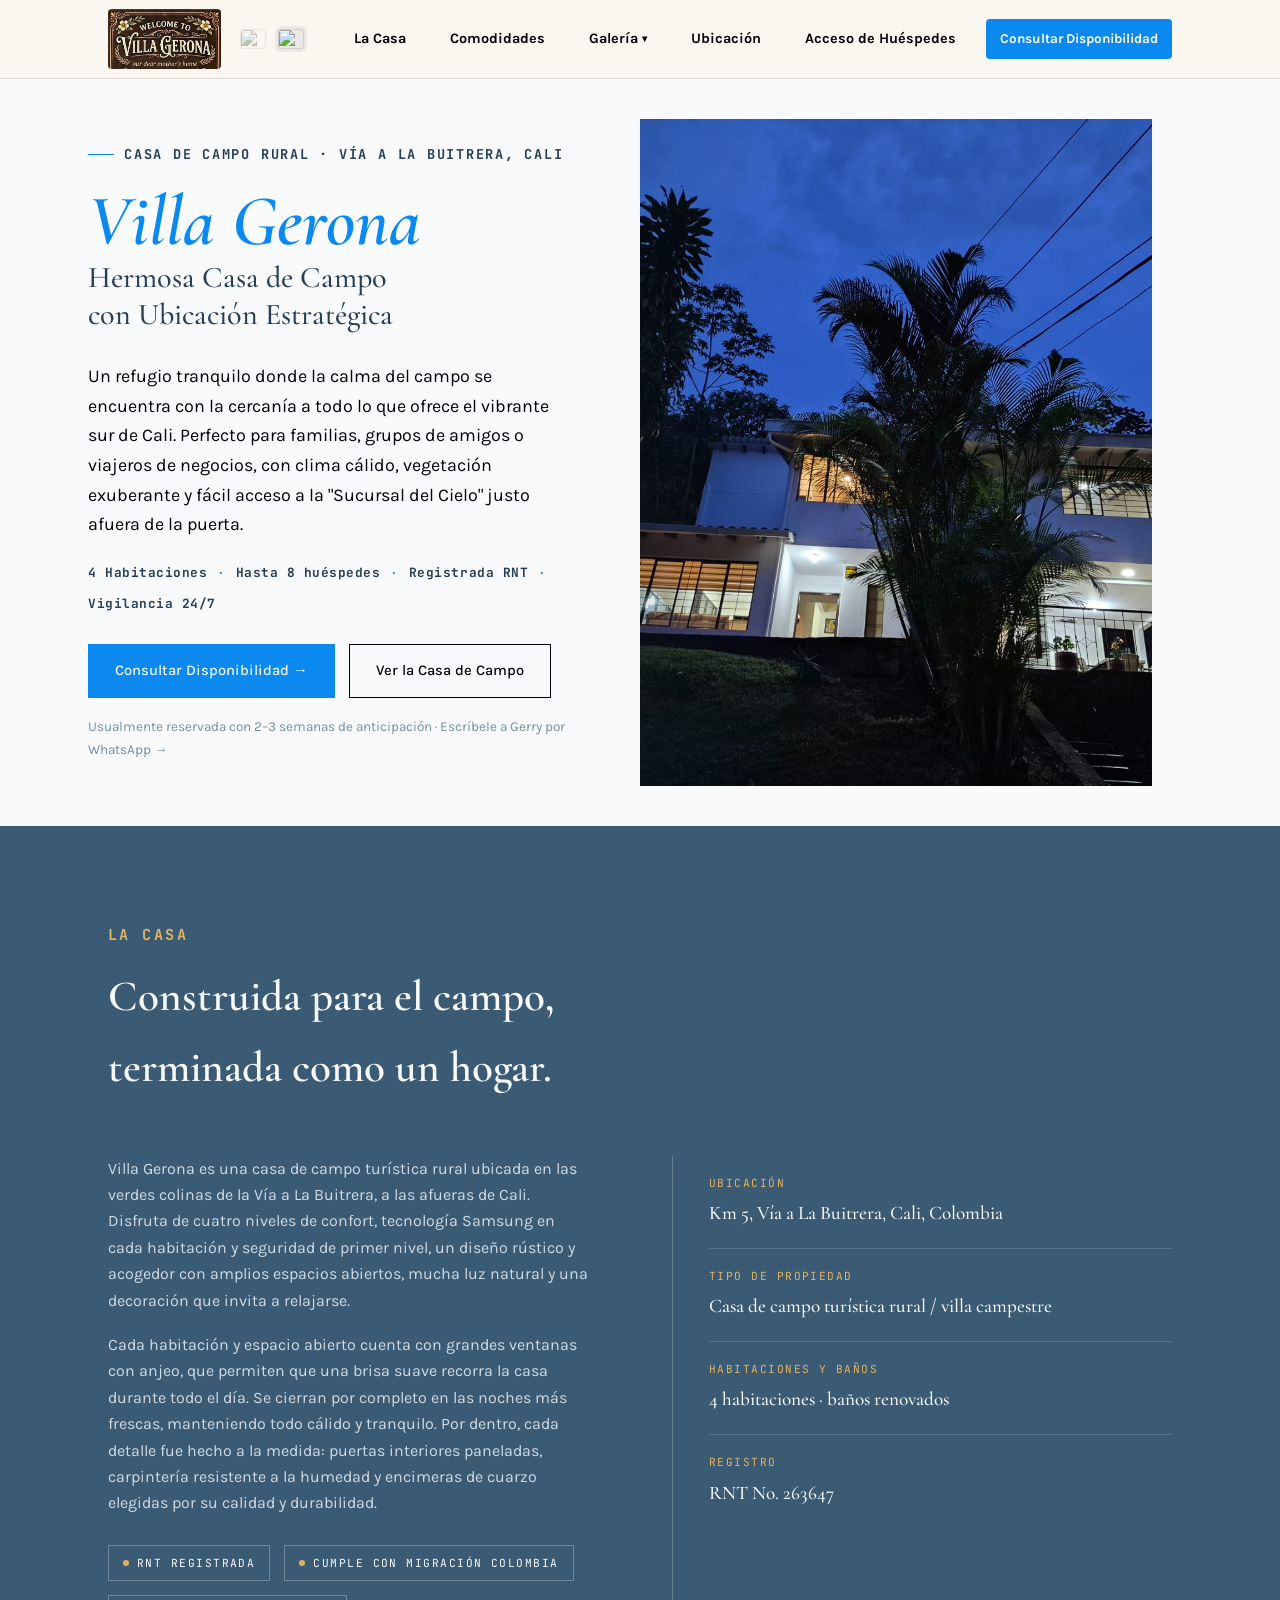
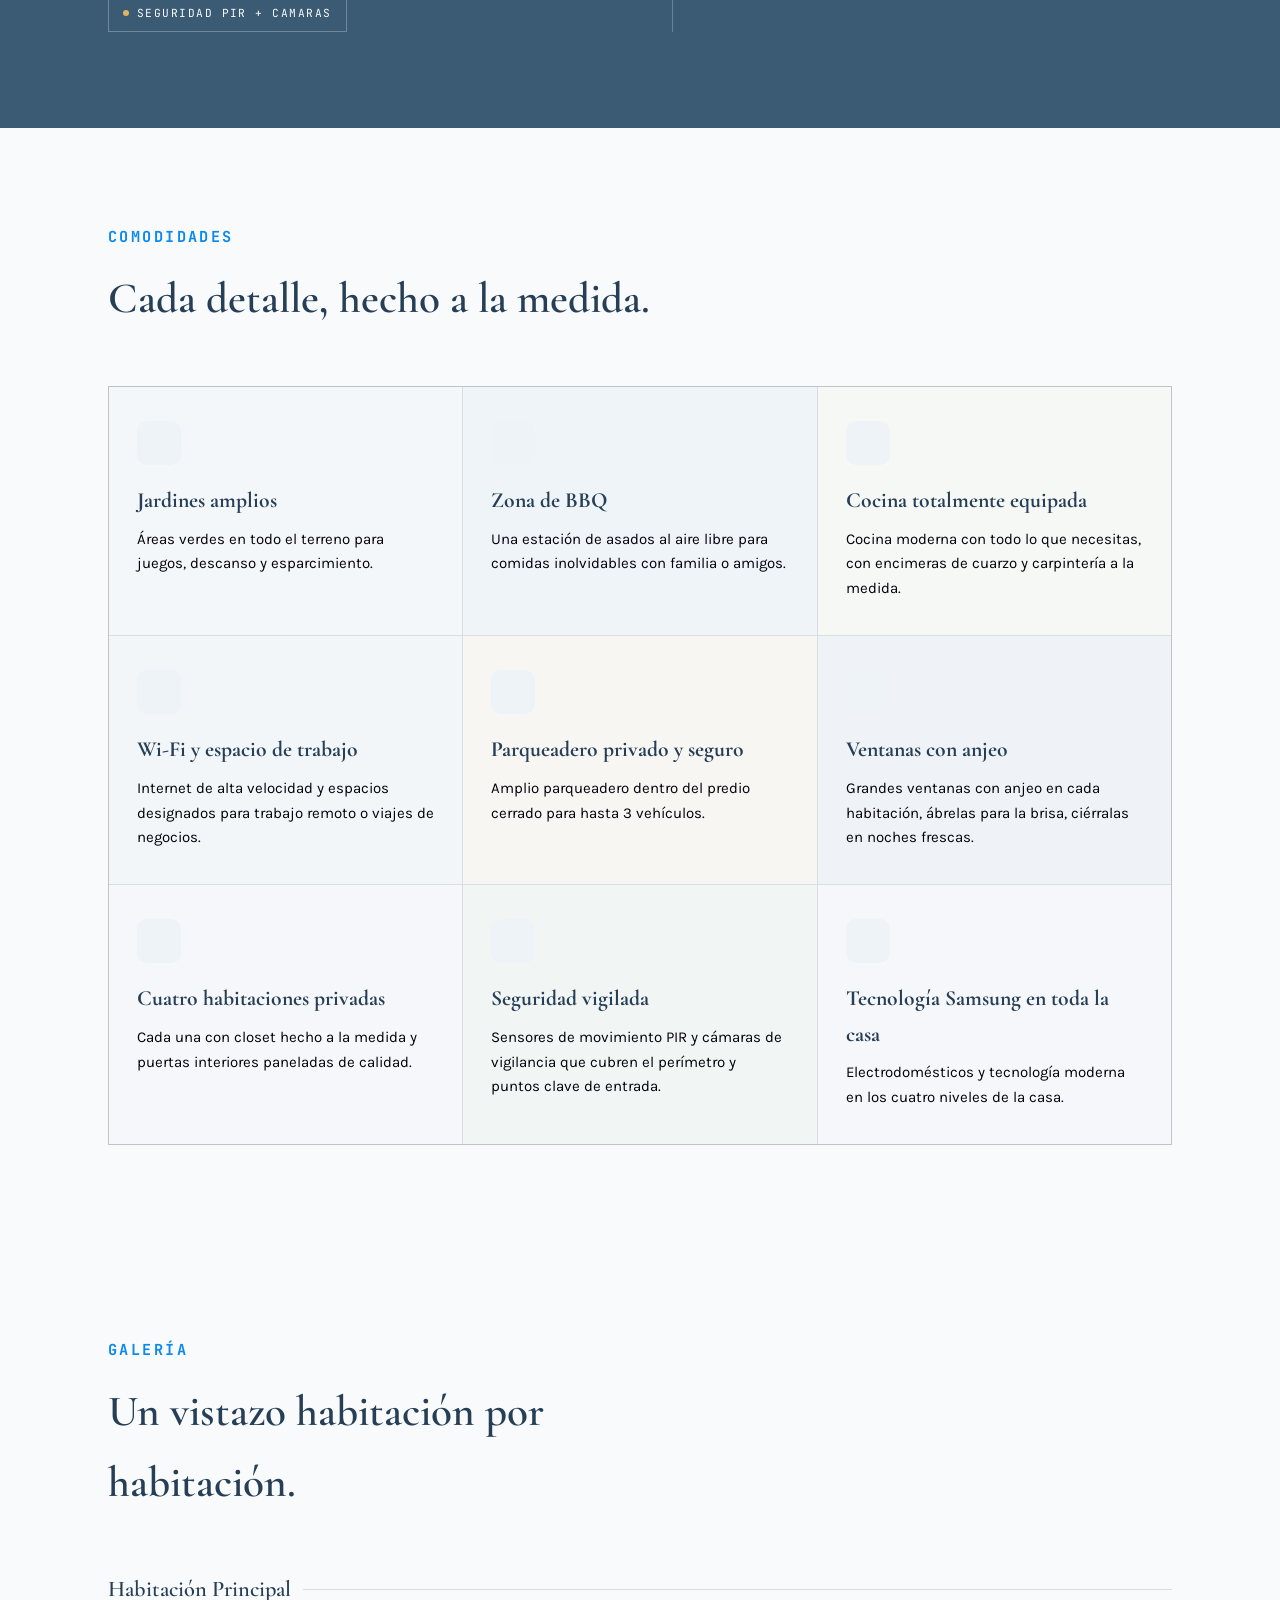
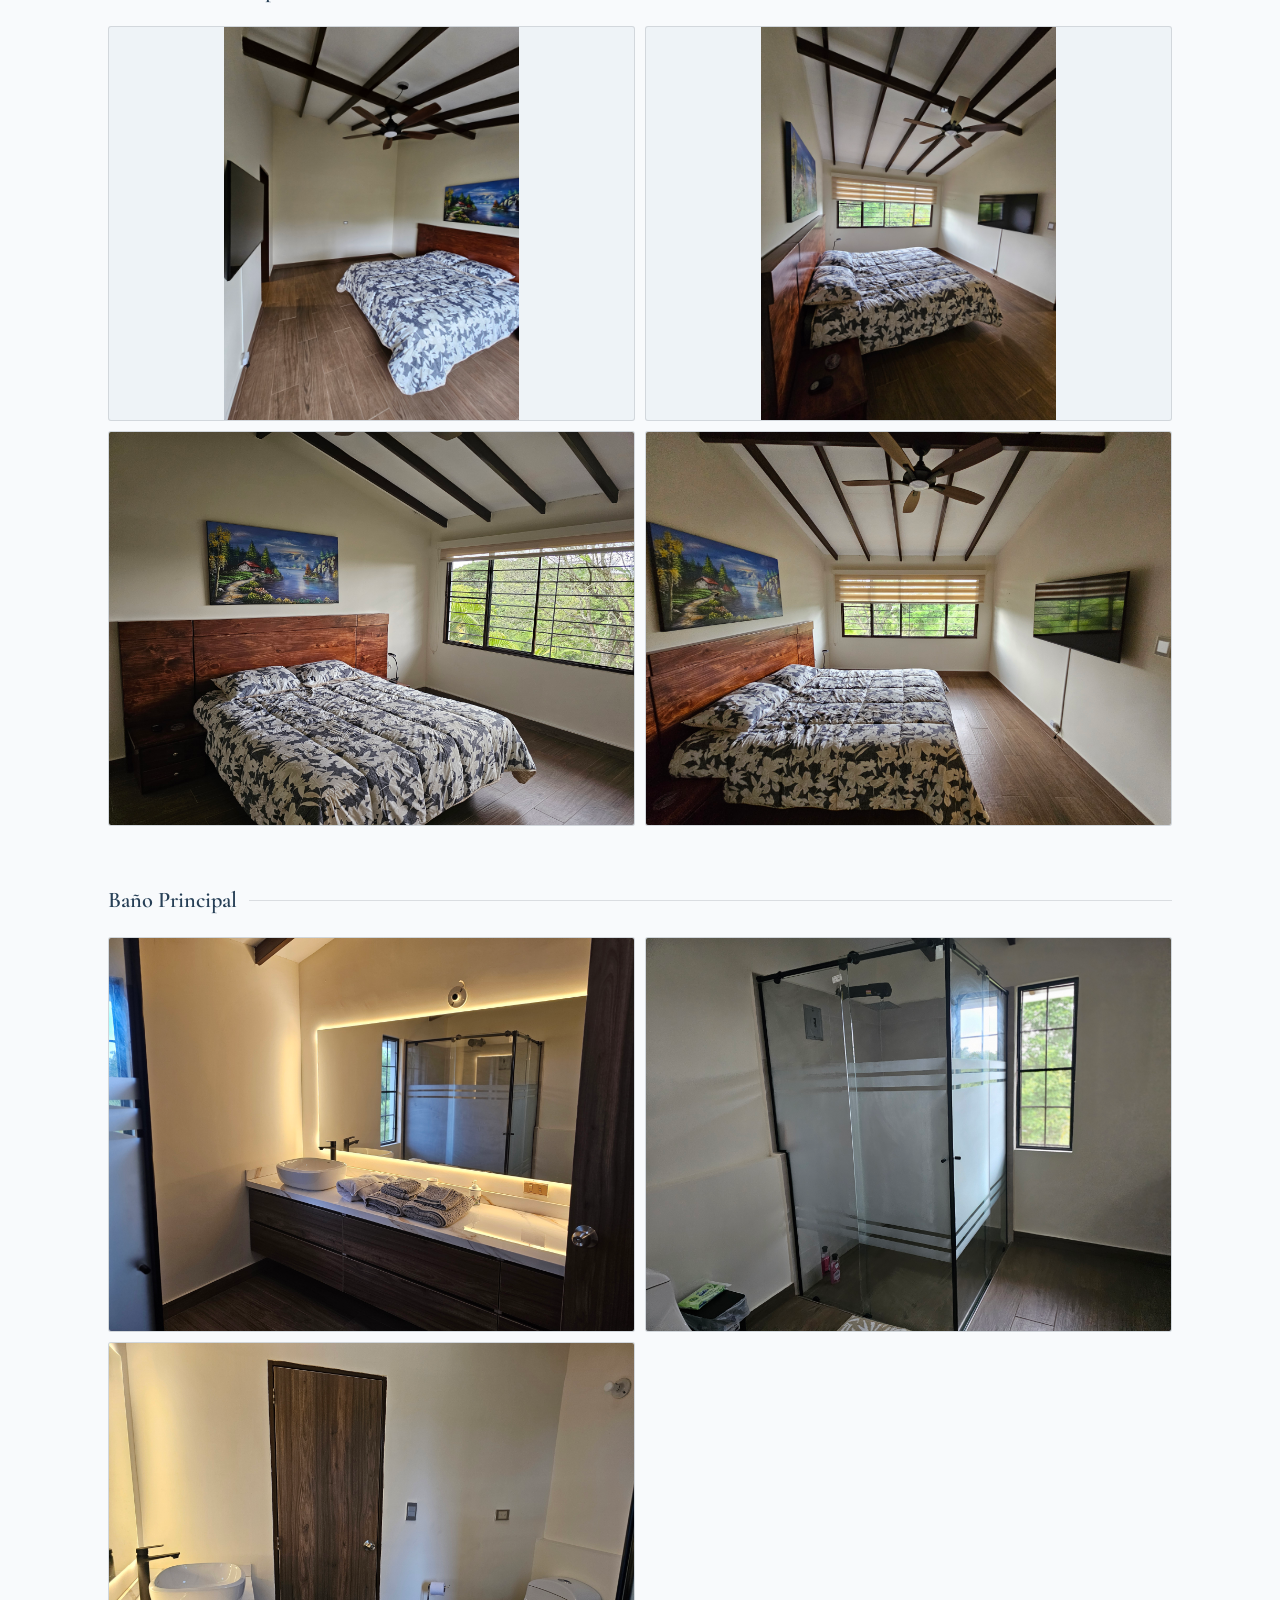
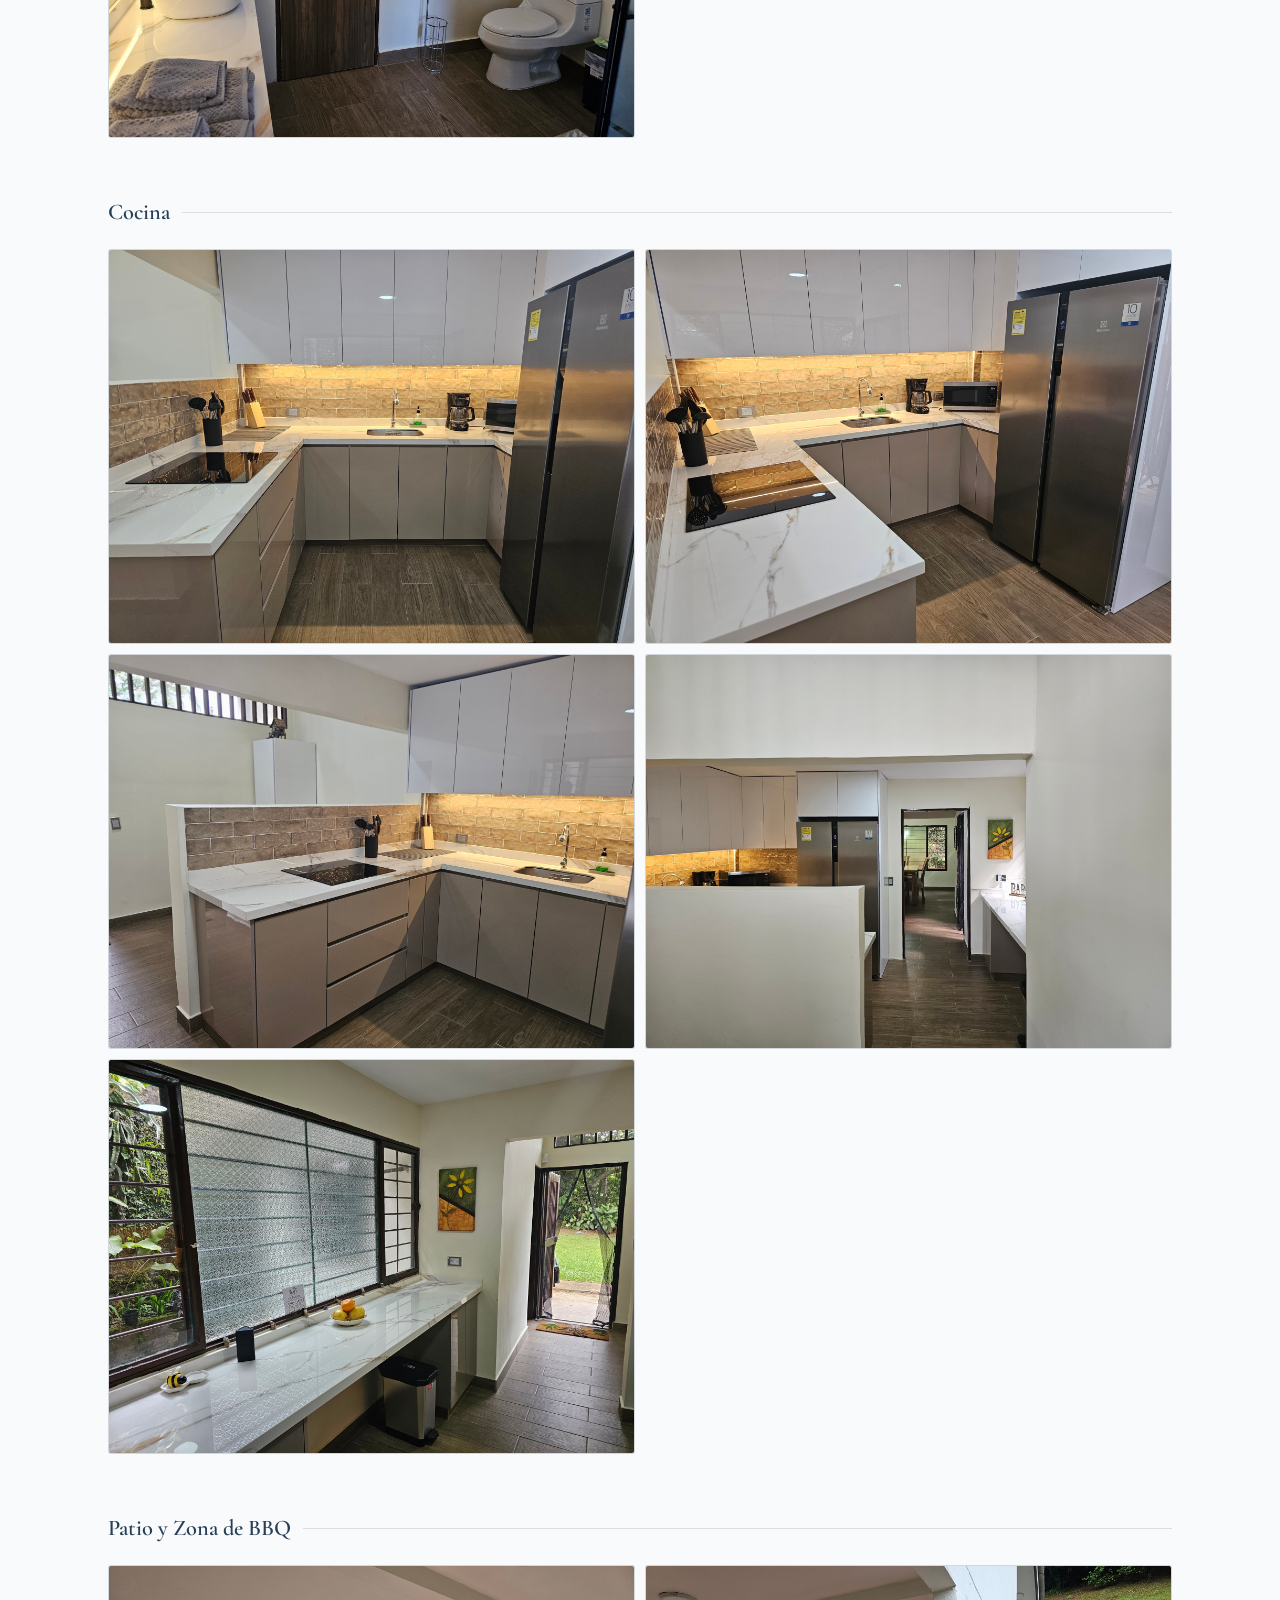
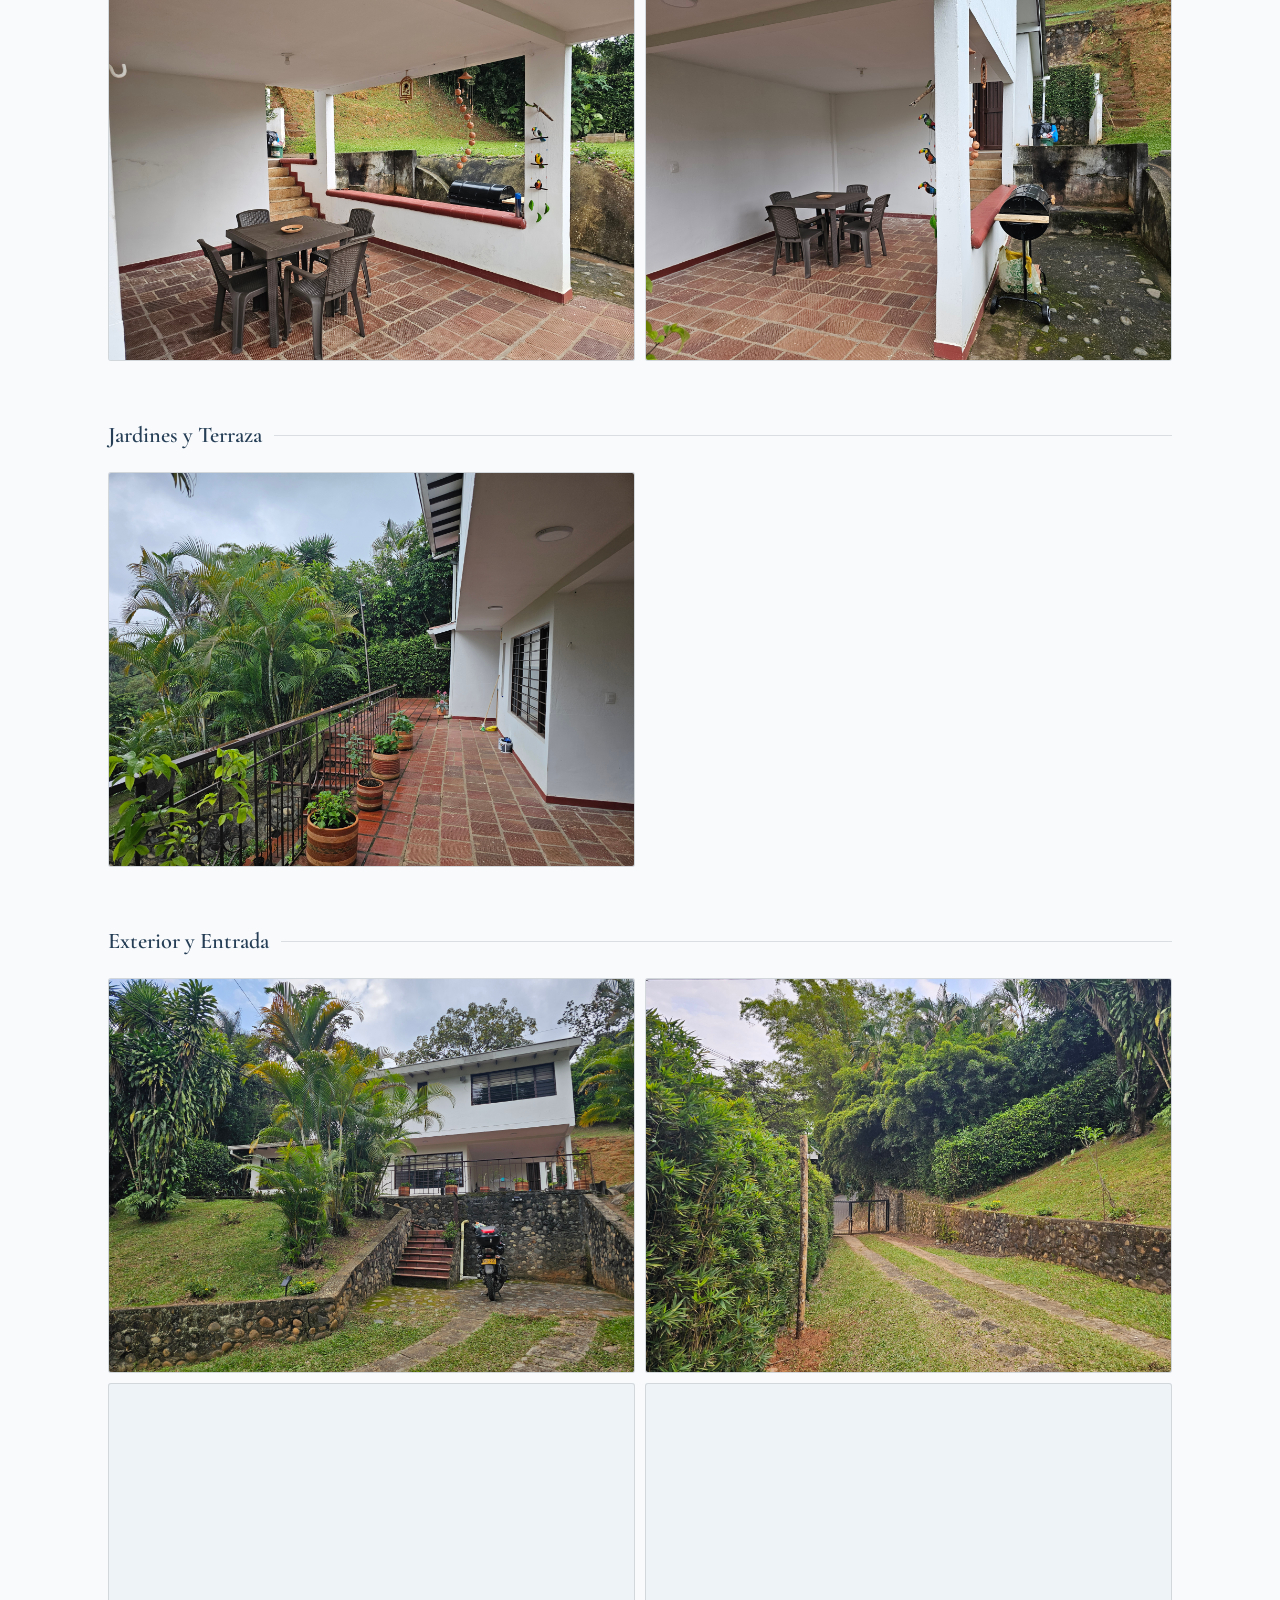
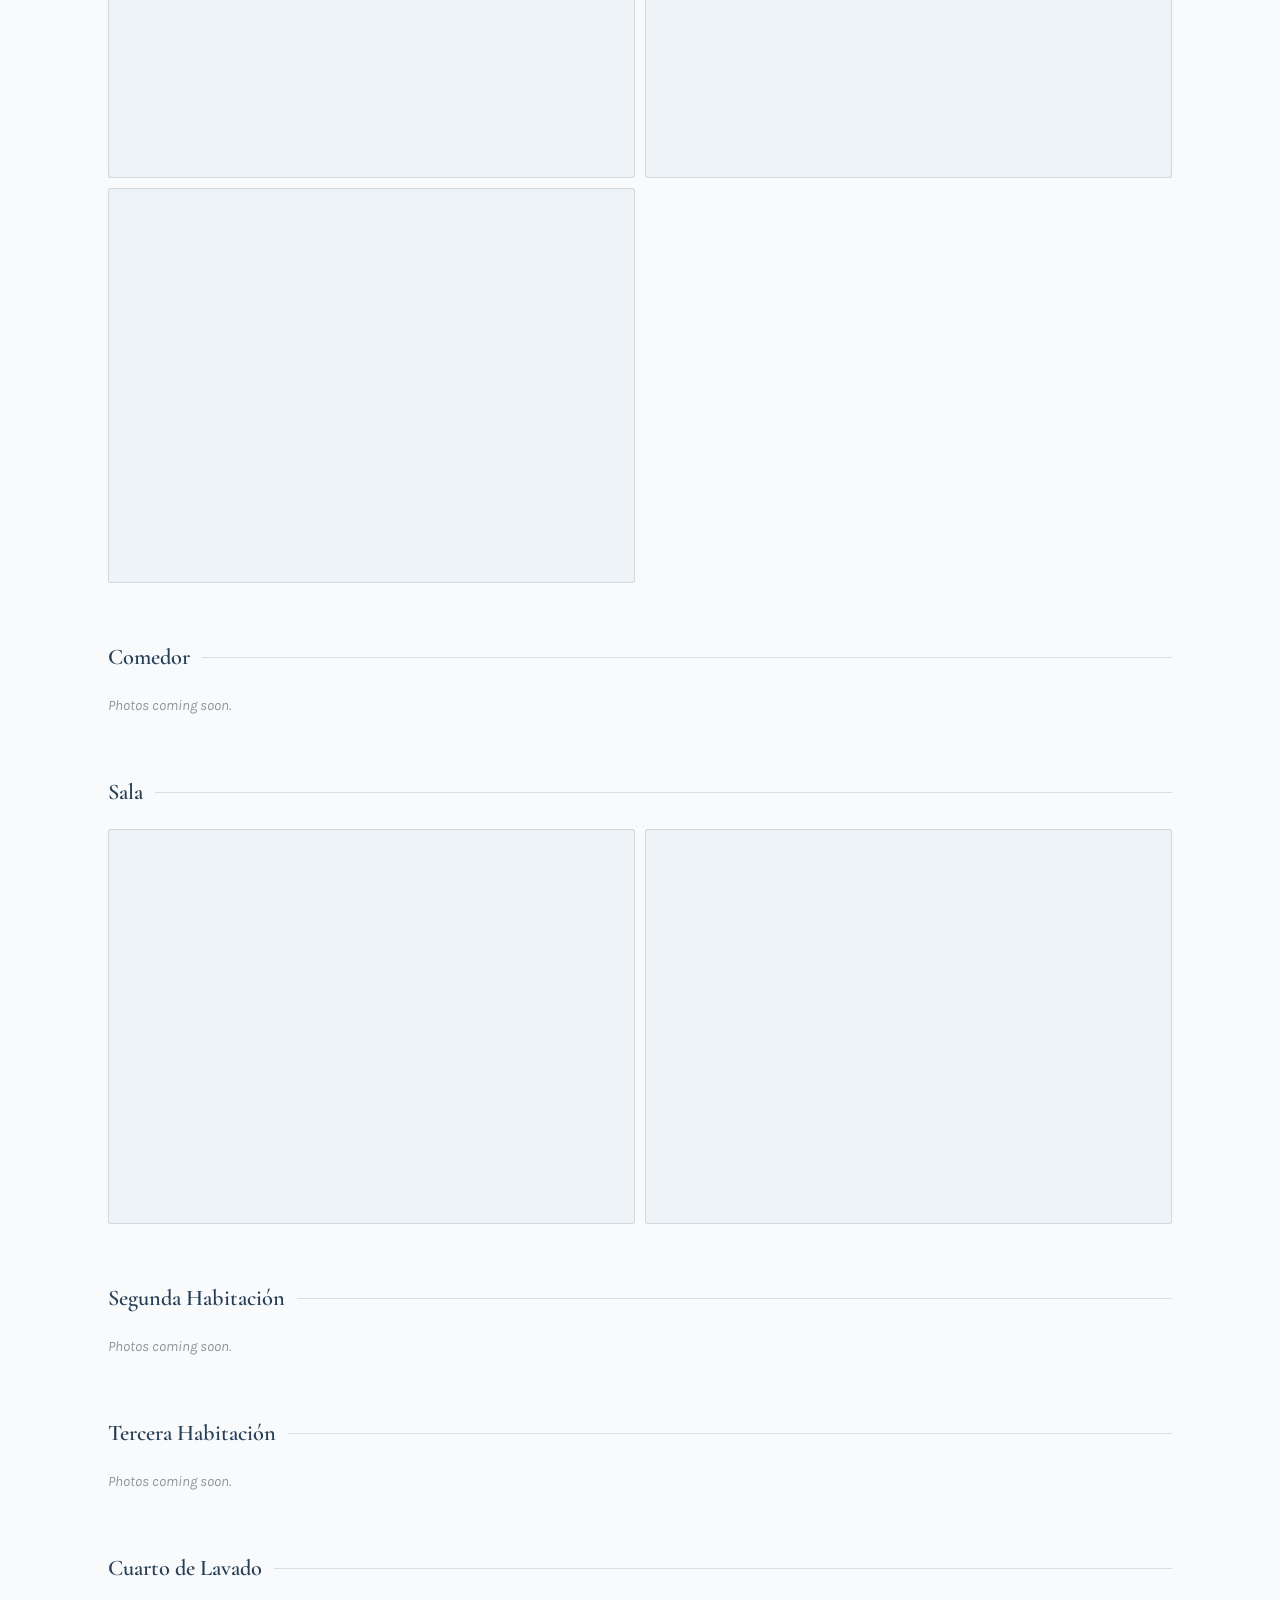
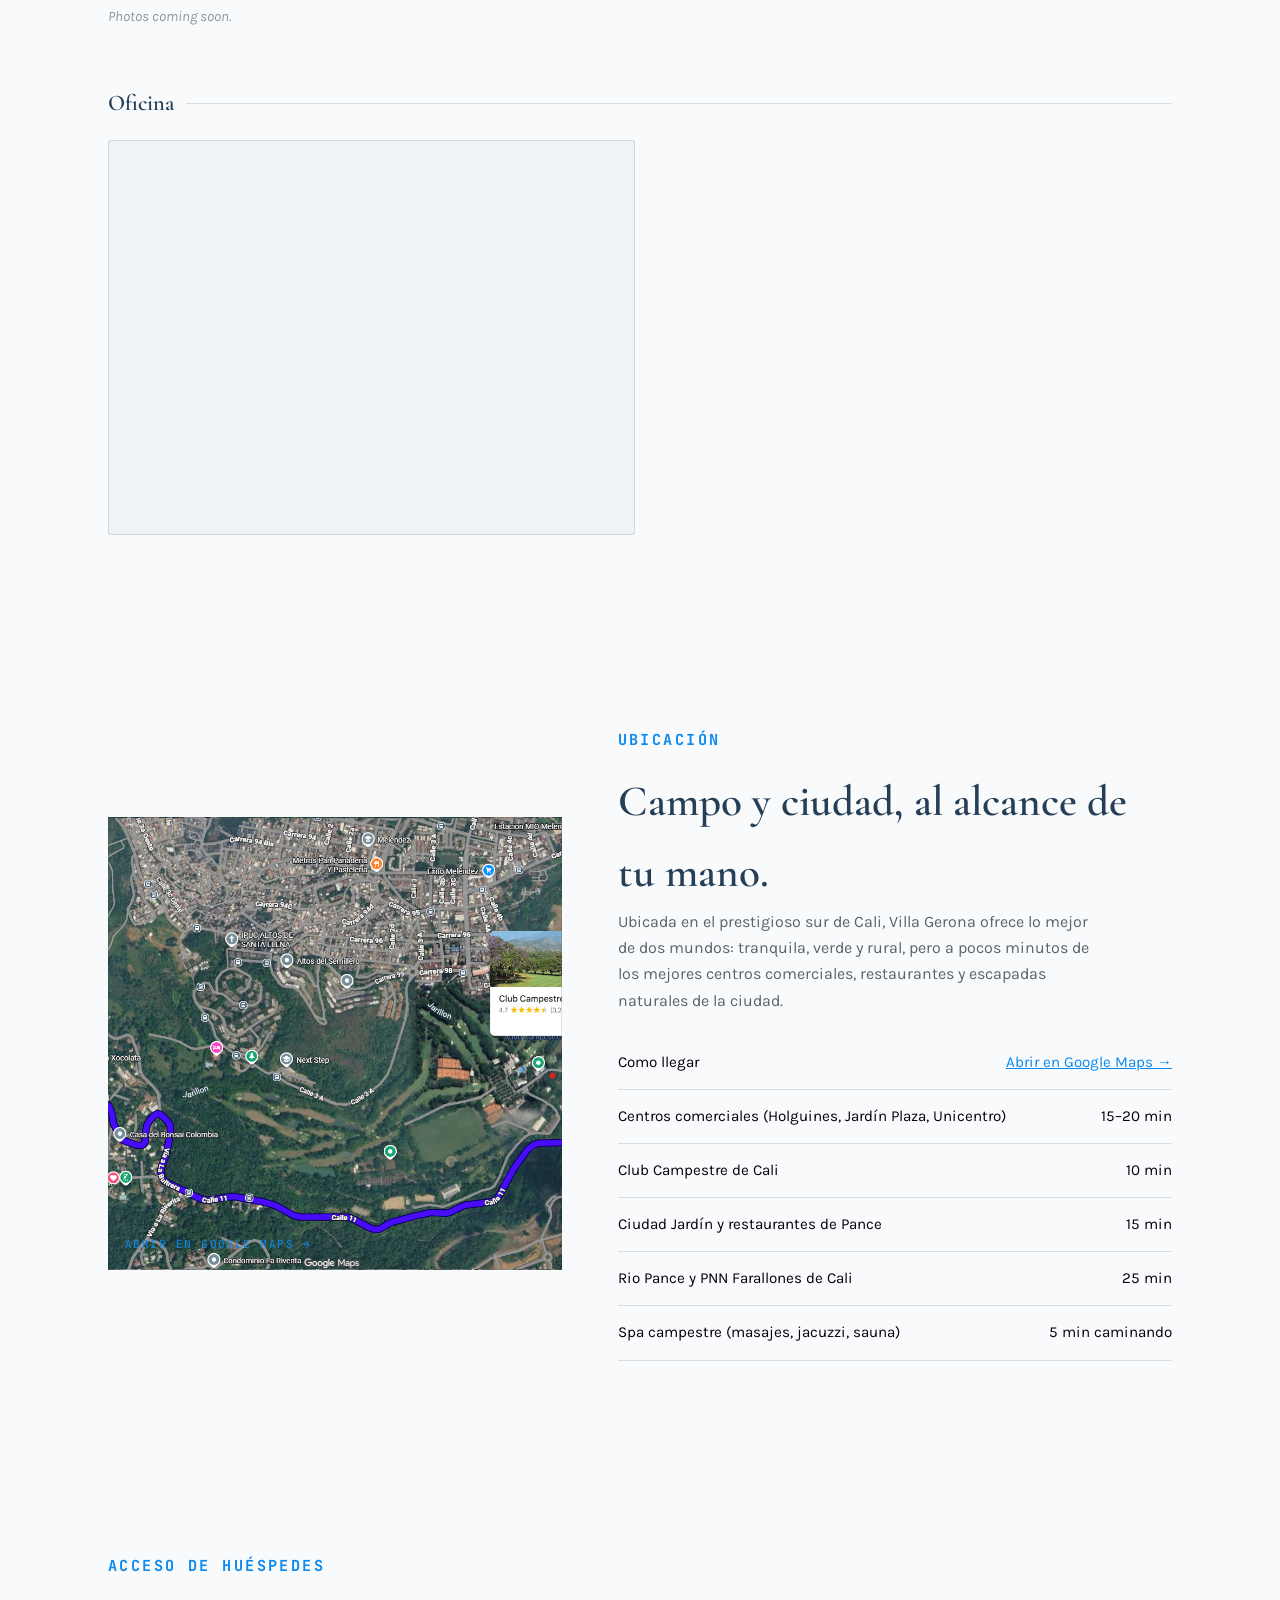
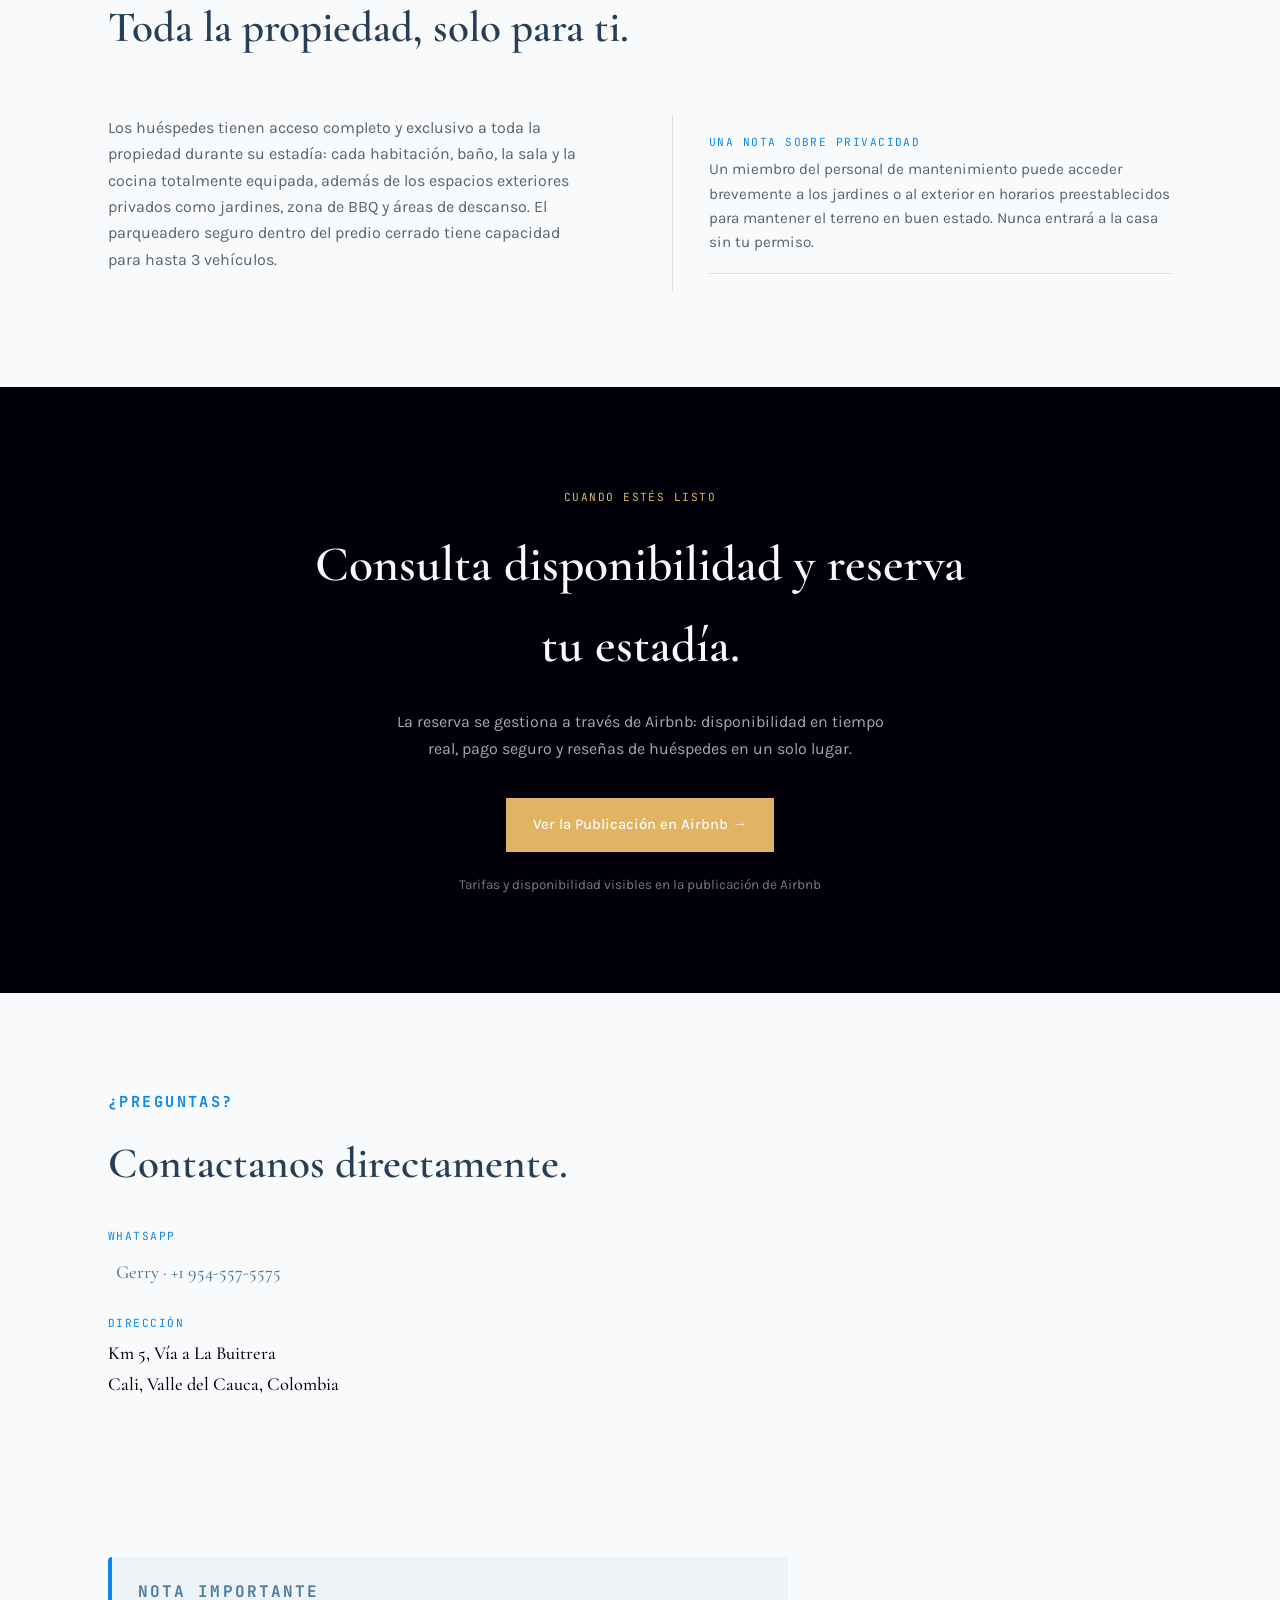
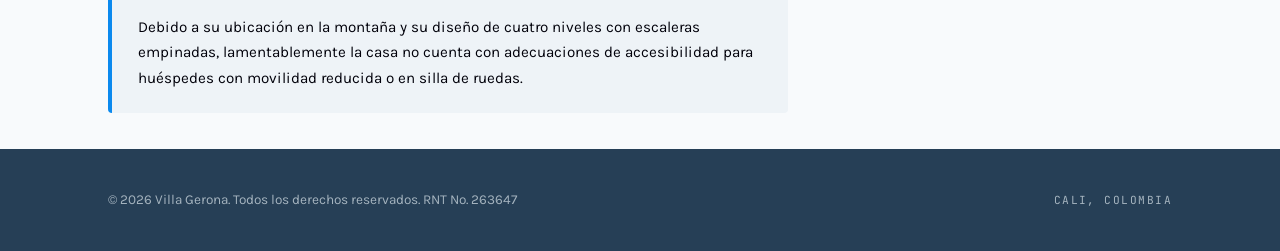
==== index-es.html @ 757bef30 "Add SEO meta tags, Open Graph, structure data, sitemap" ====
<!DOCTYPE html>
<html lang="es">
<head>
<meta charset="UTF-8">
<meta name="viewport" content="width=device-width, initial-scale=1.0">
<title>Villa Gerona — Casa de Campo en Alquiler Cerca de Cali, Colombia | Vía a La Buitrera</title>
<meta name="description" content="Villa Gerona es una casa de campo rural de 4 habitaciones en alquiler en La Buitrera, al sur de Cali, Colombia. Jardines, zona de BBQ, terraza y fácil acceso al Club Campestre, Ciudad Jardín y el Río Pance. Reserva en Airbnb.">
<meta name="keywords" content="casa de campo cerca de Cali, finca en alquiler Valle del Cauca, alquiler vacacional La Buitrera, Airbnb Cali Colombia, casa campestre sur de Cali, arriendo finca Cali">
<link rel="canonical" href="https://villagerona.com/index-es.html">
<link rel="alternate" hreflang="en" href="https://villagerona.com/index.html">
<link rel="alternate" hreflang="es" href="https://villagerona.com/index-es.html">
<link rel="alternate" hreflang="x-default" href="https://villagerona.com/index.html">

<meta property="og:type" content="website">
<meta property="og:title" content="Villa Gerona — Casa de Campo en Alquiler Cerca de Cali, Colombia">
<meta property="og:description" content="Casa de campo rural de 4 habitaciones en La Buitrera, a minutos del sur de Cali. Jardines, zona de BBQ y fácil acceso a la naturaleza y la ciudad. Reserva en Airbnb.">
<meta property="og:image" content="https://villagerona.com/images/exterior-house.jpg">
<meta property="og:url" content="https://villagerona.com/index-es.html">
<meta property="og:site_name" content="Villa Gerona">
<meta property="og:locale" content="es_CO">
<meta property="og:locale:alternate" content="en_US">

<meta name="twitter:card" content="summary_large_image">
<meta name="twitter:title" content="Villa Gerona — Casa de Campo en Alquiler Cerca de Cali, Colombia">
<meta name="twitter:description" content="Casa de campo rural de 4 habitaciones en La Buitrera, a minutos del sur de Cali. Reserva en Airbnb.">
<meta name="twitter:image" content="https://villagerona.com/images/exterior-house.jpg">

<link rel="stylesheet" href="https://cdn.jsdelivr.net/npm/@tabler/icons-webfont@latest/dist/tabler-icons.min.css">
<link href="https://fonts.googleapis.com/css2?family=Cormorant+Garamond:opsz,wght@12..96,400;12..96,500;12..96,600;12..96,700&family=Karla:wght@300;400;500;600&family=JetBrains+Mono:wght@400;500&display=swap" rel="stylesheet">
<link rel="stylesheet" href="styles.css">

<script type="application/ld+json">
{
  "@context": "https://schema.org",
  "@type": "LodgingBusiness",
  "name": "Villa Gerona",
  "description": "Casa de campo turística rural de 4 habitaciones en La Buitrera, al sur de Cali, Colombia. Cuenta con jardines, zona de BBQ, carpintería a la medida, encimeras de cuarzo y seguridad monitoreada.",
  "url": "https://villagerona.com",
  "image": [
    "https://villagerona.com/images/exterior-house.jpg",
    "https://villagerona.com/images/front-of-house-night.jpg"
  ],
  "address": {
    "@type": "PostalAddress",
    "streetAddress": "Km 5, Vía a La Buitrera",
    "addressLocality": "Cali",
    "addressRegion": "Valle del Cauca",
    "addressCountry": "CO"
  },
  "geo": {
    "@type": "GeoCoordinates",
    "latitude": 3.365,
    "longitude": -76.565
  },
  "telephone": "+1-954-557-5575",
  "priceRange": "$$",
  "amenityFeature": [
    {"@type": "LocationFeatureSpecification", "name": "Jardines privados"},
    {"@type": "LocationFeatureSpecification", "name": "Zona de BBQ"},
    {"@type": "LocationFeatureSpecification", "name": "Cocina totalmente equipada"},
    {"@type": "LocationFeatureSpecification", "name": "Wi-Fi"},
    {"@type": "LocationFeatureSpecification", "name": "Parqueadero privado y seguro"},
    {"@type": "LocationFeatureSpecification", "name": "Seguridad vigilada 24/7"}
  ],
  "sameAs": [
    "https://www.airbnb.com/rooms/1532652906867277070"
  ]
}
</script>
</head>
<body>

<header>
  <nav class="wrap">
    <div style="display:flex; align-items:center; gap:16px;">
      <div class="brand"><img src="images/welcome-logo.jpg" alt="Welcome to Villa Gerona" style="height:60px; width:auto; border-radius:4px;"></div>
      <div class="lang-switch">
        <a href="index.html" class="lang-flag" title="English"><img src="https://flagcdn.com/24x18/us.png" width="24" height="18" alt="US"></a>
        <a href="index-es.html" class="lang-flag active" title="Español"><img src="https://flagcdn.com/24x18/es.png" width="24" height="18" alt="ES"></a>
      </div>
    </div>
    <button class="nav-toggle" id="navToggle" aria-label="Alternar menú" aria-expanded="false">
      <span></span><span></span><span></span>
    </button>
    <div class="navlinks" id="navLinks">
      <a href="#story">La Casa</a>
      <a href="#amenities">Comodidades</a>
      <div class="nav-dropdown">
        <a href="#gallery" class="nav-dropdown-toggle">Galería <span class="chevron">▾</span></a>
        <div class="nav-dropdown-menu">
          <a href="#gallery-master-bedroom">Habitación Principal</a>
          <a href="#gallery-master-bathroom">Baño Principal</a>
          <a href="#gallery-kitchen">Cocina</a>
          <a href="#gallery-dining-room">Comedor</a>
          <a href="#gallery-living-room">Sala</a>
          <a href="#gallery-second-bedroom">Segunda Habitación</a>
          <a href="#gallery-third-bedroom">Tercera Habitación</a>
          <a href="#gallery-office">Oficina</a>
          <a href="#gallery-laundry-room">Cuarto de Lavado</a>
          <a href="#gallery-patio-bbq">Patio y Zona de BBQ</a>
          <a href="#gallery-grounds">Jardines y Terraza</a>
          <a href="#gallery-exterior">Exterior y Entrada</a>
        </div>
      </div>
      <a href="#location">Ubicación</a>
      <a href="#access">Acceso de Huéspedes</a>
      <a href="#book" class="nav-cta">Consultar Disponibilidad</a>
    </div>
  </nav>
</header>
<script src="script.js"></script>

<section class="hero">
  <div class="hero-flex">
    <div class="hero-text-col">
      <div class="eyebrow mono">Casa de Campo Rural · Vía a La Buitrera, Cali</div>
      <h1><em>Villa Gerona</em><br><span class="sub">Hermosa Casa de Campo<br>con Ubicación Estratégica</span></h1>
      <p class="lead">Un refugio tranquilo donde la calma del campo se encuentra con la cercanía a todo lo que ofrece el vibrante sur de Cali. Perfecto para familias, grupos de amigos o viajeros de negocios, con clima cálido, vegetación exuberante y fácil acceso a la "Sucursal del Cielo" justo afuera de la puerta.</p>
      <div class="hero-quickstats">
        <span>4 Habitaciones</span><span class="sep">·</span><span>Hasta 8 huéspedes</span><span class="sep">·</span><span>Registrada RNT</span><span class="sep">·</span><span>Vigilancia 24/7</span>
      </div>
      <div class="hero-actions">
        <a href="#book" class="btn btn-primary">Consultar Disponibilidad →</a>
        <a href="#story" class="btn btn-ghost">Ver la Casa de Campo</a>
      </div>
      <a href="https://wa.me/19545575575" target="_blank" rel="noopener" class="hero-note">Usualmente reservada con 2–3 semanas de anticipación · Escríbele a Gerry por WhatsApp →</a>
    </div>
    <div class="hero-img-col gate"></div>
  </div>
</section>

<section class="story" id="story">
  <div class="wrap">
    <div class="section-head">
      <span class="mono">La Casa</span>
      <h2>Construida para el campo, terminada como un hogar.</h2>
    </div>
    <div class="story-grid">
      <div>
        <p>Villa Gerona es una casa de campo turística rural ubicada en las verdes colinas de la Vía a La Buitrera, a las afueras de Cali. Disfruta de cuatro niveles de confort, tecnología Samsung en cada habitación y seguridad de primer nivel, un diseño rústico y acogedor con amplios espacios abiertos, mucha luz natural y una decoración que invita a relajarse.</p>
        <p>Cada habitación y espacio abierto cuenta con grandes ventanas con anjeo, que permiten que una brisa suave recorra la casa durante todo el día. Se cierran por completo en las noches más frescas, manteniendo todo cálido y tranquilo. Por dentro, cada detalle fue hecho a la medida: puertas interiores paneladas, carpintería resistente a la humedad y encimeras de cuarzo elegidas por su calidad y durabilidad.</p>
        <div class="badge-row">
          <div class="badge"><span class="dot"></span><span class="mono">RNT Registrada</span></div>
          <div class="badge"><span class="dot"></span><span class="mono">Cumple con Migración Colombia</span></div>
          <div class="badge"><span class="dot"></span><span class="mono">Seguridad PIR + Camaras</span></div>
        </div>
      </div>
      <div class="story-facts">
        <div class="fact"><span class="mono">Ubicación</span><div class="val">Km 5, Vía a La Buitrera, Cali, Colombia</div></div>
        <div class="fact"><span class="mono">Tipo de propiedad</span><div class="val">Casa de campo turística rural / villa campestre</div></div>
        <div class="fact"><span class="mono">Habitaciones y Baños</span><div class="val">4 habitaciones · baños renovados</div></div>
        <div class="fact"><span class="mono">Registro</span><div class="val">RNT No. 263647</div></div>
      </div>
    </div>
  </div>
</section>

<section id="amenities">
  <div class="wrap">
    <div class="section-head">
      <span class="mono">Comodidades</span>
      <h2>Cada detalle, hecho a la medida.</h2>
    </div>
  </div>
  <div class="wrap">
    <div class="amen-grid">
      <div class="amen"><div class="amen-icon"><i class="ti ti-leaf"></i></div><h3>Jardines amplios</h3><p>Áreas verdes en todo el terreno para juegos, descanso y esparcimiento.</p></div>
      <div class="amen"><div class="amen-icon"><i class="ti ti-flame"></i></div><h3>Zona de BBQ</h3><p>Una estación de asados al aire libre para comidas inolvidables con familia o amigos.</p></div>
      <div class="amen"><div class="amen-icon"><i class="ti ti-tools-kitchen-2"></i></div><h3>Cocina totalmente equipada</h3><p>Cocina moderna con todo lo que necesitas, con encimeras de cuarzo y carpintería a la medida.</p></div>
      <div class="amen"><div class="amen-icon"><i class="ti ti-wifi"></i></div><h3>Wi-Fi y espacio de trabajo</h3><p>Internet de alta velocidad y espacios designados para trabajo remoto o viajes de negocios.</p></div>
      <div class="amen"><div class="amen-icon"><i class="ti ti-parking"></i></div><h3>Parqueadero privado y seguro</h3><p>Amplio parqueadero dentro del predio cerrado para hasta 3 vehículos.</p></div>
      <div class="amen"><div class="amen-icon"><i class="ti ti-window"></i></div><h3>Ventanas con anjeo</h3><p>Grandes ventanas con anjeo en cada habitación, ábrelas para la brisa, ciérralas en noches frescas.</p></div>
      <div class="amen"><div class="amen-icon"><i class="ti ti-bed"></i></div><h3>Cuatro habitaciones privadas</h3><p>Cada una con closet hecho a la medida y puertas interiores paneladas de calidad.</p></div>
      <div class="amen"><div class="amen-icon"><i class="ti ti-shield-check"></i></div><h3>Seguridad vigilada</h3><p>Sensores de movimiento PIR y cámaras de vigilancia que cubren el perímetro y puntos clave de entrada.</p></div>
      <div class="amen"><div class="amen-icon"><i class="ti ti-device-tv"></i></div><h3>Tecnología Samsung en toda la casa</h3><p>Electrodomésticos y tecnología moderna en los cuatro niveles de la casa.</p></div>
    </div>
  </div>
</section>

<section id="gallery">
  <div class="wrap">
    <div class="section-head">
      <span class="mono">Galería</span>
      <h2>Un vistazo habitación por habitación.</h2>
    </div>

    <div class="gallery-category" id="gallery-master-bedroom">
      <div class="category-title">Habitación Principal</div>
      <div class="photo-grid" data-category="master-bedroom" data-alt="Habitación principal"></div>
    </div>

    <div class="gallery-category" id="gallery-master-bathroom">
      <div class="category-title">Baño Principal</div>
      <div class="photo-grid" data-category="master-bathroom" data-alt="Baño principal"></div>
    </div>

    <div class="gallery-category" id="gallery-kitchen">
      <div class="category-title">Cocina</div>
      <div class="photo-grid" data-category="kitchen" data-alt="Cocina"></div>
    </div>

    <div class="gallery-category" id="gallery-patio-bbq">
      <div class="category-title">Patio y Zona de BBQ</div>
      <div class="photo-grid" data-category="patio-bbq" data-alt="Patio y zona de BBQ"></div>
    </div>

    <div class="gallery-category" id="gallery-grounds">
      <div class="category-title">Jardines y Terraza</div>
      <div class="photo-grid" data-category="grounds" data-alt="Jardines y terraza"></div>
    </div>

    <div class="gallery-category" id="gallery-exterior">
      <div class="category-title">Exterior y Entrada</div>
      <div class="photo-grid" data-category="exterior" data-alt="Exterior de la casa"></div>
    </div>

    <div class="gallery-category" id="gallery-dining-room">
      <div class="category-title">Comedor</div>
      <div class="photo-grid" data-category="dining-room" data-alt="Comedor"></div>
    </div>

    <div class="gallery-category" id="gallery-living-room">
      <div class="category-title">Sala</div>
      <div class="photo-grid" data-category="living-room" data-alt="Sala"></div>
    </div>

    <div class="gallery-category" id="gallery-second-bedroom">
      <div class="category-title">Segunda Habitación</div>
      <div class="photo-grid" data-category="second-bedroom" data-alt="Segunda habitación"></div>
    </div>

    <div class="gallery-category" id="gallery-third-bedroom">
      <div class="category-title">Tercera Habitación</div>
      <div class="photo-grid" data-category="third-bedroom" data-alt="Tercera habitación"></div>
    </div>

    <div class="gallery-category" id="gallery-laundry-room">
      <div class="category-title">Cuarto de Lavado</div>
      <div class="photo-grid" data-category="laundry-room" data-alt="Cuarto de lavado"></div>
    </div>

    <div class="gallery-category" id="gallery-office">
      <div class="category-title">Oficina</div>
      <div class="photo-grid" data-category="office" data-alt="Oficina"></div>
    </div>

  </div>
</section>

<section id="location">
  <div class="wrap loc-grid">
    <div>
      <a href="https://maps.app.goo.gl/hM81vWMAyw7aT6mu5" target="_blank" rel="noopener" class="map-box" style="text-decoration:none; display:block;">
        <div class="mono" style="position:absolute; bottom:16px; left:16px; color:var(--clay);">Abrir en Google Maps →</div>
      </a>
    </div>
    <div>
      <div class="section-head" style="margin-bottom:0;">
        <span class="mono">Ubicación</span>
        <h2>Campo y ciudad, al alcance de tu mano.</h2>
      </div>
      <p style="color:rgba(35,48,60,0.75); max-width:480px; margin-bottom:8px;">Ubicada en el prestigioso sur de Cali, Villa Gerona ofrece lo mejor de dos mundos: tranquila, verde y rural, pero a pocos minutos de los mejores centros comerciales, restaurantes y escapadas naturales de la ciudad.</p>
      <ul class="loc-list">
        <li><span>Como llegar</span><span><a href="https://maps.app.goo.gl/hM81vWMAyw7aT6mu5" target="_blank" rel="noopener" style="color:var(--clay); text-decoration:underline;">Abrir en Google Maps →</a></span></li>
        <li><span>Centros comerciales (Holguines, Jardín Plaza, Unicentro)</span><span>15–20 min</span></li>
        <li><span>Club Campestre de Cali</span><span>10 min</span></li>
        <li><span>Ciudad Jardín y restaurantes de Pance</span><span>15 min</span></li>
        <li><span>Rio Pance y PNN Farallones de Cali</span><span>25 min</span></li>
        <li><span>Spa campestre (masajes, jacuzzi, sauna)</span><span>5 min caminando</span></li>
      </ul>
    </div>
  </div>
</section>

<section id="access">
  <div class="wrap">
    <div class="section-head">
      <span class="mono">Acceso de Huéspedes</span>
      <h2>Toda la propiedad, solo para ti.</h2>
    </div>
    <div class="story-grid">
      <div>
        <p style="color:rgba(35,48,60,0.75); max-width:480px;">Los huéspedes tienen acceso completo y exclusivo a toda la propiedad durante su estadía: cada habitación, baño, la sala y la cocina totalmente equipada, además de los espacios exteriores privados como jardines, zona de BBQ y áreas de descanso. El parqueadero seguro dentro del predio cerrado tiene capacidad para hasta 3 vehículos.</p>
      </div>
      <div class="story-facts" style="border-left:1px solid var(--line); padding-left:36px;">
        <div class="fact" style="border-bottom:1px solid var(--line);"><span class="mono" style="color:var(--clay);">Una nota sobre privacidad</span><div class="val" style="font-size:0.95rem; font-family:'Karla',sans-serif; font-weight:400; color:rgba(35,48,60,0.75); line-height:1.6;">Un miembro del personal de mantenimiento puede acceder brevemente a los jardines o al exterior en horarios preestablecidos para mantener el terreno en buen estado. Nunca entrará a la casa sin tu permiso.</div></div>
      </div>
    </div>
  </div>
</section>

<section class="cta" id="book">
  <div class="wrap">
    <span class="mono" style="color:var(--gold);">Cuando estés listo</span>
    <h2 style="margin-top:14px;">Consulta disponibilidad y reserva tu estadía.</h2>
    <p>La reserva se gestiona a través de Airbnb: disponibilidad en tiempo real, pago seguro y reseñas de huéspedes en un solo lugar.</p>
    <a href="https://www.airbnb.com/rooms/1532652906867277070" target="_blank" rel="noopener" class="btn btn-primary">Ver la Publicación en Airbnb →</a>
    <div class="rate-note">Tarifas y disponibilidad visibles en la publicación de Airbnb</div>
  </div>
</section>

<section id="contact">
  <div class="wrap">
    <div class="section-head" style="margin-bottom:28px;">
      <span class="mono">¿Preguntas?</span>
      <h2>Contactanos directamente.</h2>
    </div>
    <div class="contact-info">
      <div class="item"><span class="mono">WhatsApp</span><div class="val"><a href="https://wa.me/19545575575" target="_blank" rel="noopener" class="whatsapp-link"><i class="ti ti-brand-whatsapp"></i>Gerry · +1 954-557-5575</a></div></div>
      <div class="item"><span class="mono">Dirección</span><div class="val">Km 5, Vía a La Buitrera<br>Cali, Valle del Cauca, Colombia</div></div>
    </div>
  </div>
</section>

<div class="wrap" style="padding:36px 28px;">
  <div style="background:var(--stone); border-left:4px solid var(--clay); border-radius:4px; padding:22px 26px; max-width:680px;">
    <p class="mono" style="color:var(--clay-dark); font-size:1rem; font-weight:700; margin-bottom:10px;">Nota Importante</p>
    <p style="color:var(--ink); font-size:0.95rem;">Debido a su ubicación en la montaña y su diseño de cuatro niveles con escaleras empinadas, lamentablemente la casa no cuenta con adecuaciones de accesibilidad para huéspedes con movilidad reducida o en silla de ruedas.</p>
  </div>
</div>

<footer>
  <div class="wrap">
    <div>© 2026 Villa Gerona. Todos los derechos reservados. RNT No. 263647</div>
    <div class="mono">Cali, Colombia</div>
  </div>
</footer>

</body>
</html>
---- styles.css ----
:root{
    --palm:#3b5a73;
    --palm-dark:#263f56;
    --clay:#0b89ee;
    --clay-dark:#4f7d9f;
    --stone:#eef3f7;
    --stone-light:#f8fafc;
    --gold:#e0b463;
    --ink:#01000a;
    --moss:#7690a3;
    --line: rgba(35,48,60,0.14);
  }
  *{box-sizing:border-box; margin:0; padding:0;}
  html{scroll-behavior:smooth;}
  body{
    background:var(--stone-light);
    color:var(--ink);
    font-family:'Karla', sans-serif;
    font-weight:400;
    line-height:1.65;
  }
  h1,h2,h3{
    font-family:'Cormorant Garamond', serif;
    font-weight:600;
    letter-spacing:0;
  }
  .mono{
    font-family:'JetBrains Mono', monospace;
    text-transform:uppercase;
    letter-spacing:0.13em;
    font-size:0.7rem;
  }
  a{color:inherit;}
  img{max-width:100%; display:block;}
  .wrap{max-width:1120px; margin:0 auto; padding:0 28px;}

  header{
    position:sticky; top:0; z-index:50;
    background:rgba(250,247,240,0.93);
    backdrop-filter:blur(6px);
    border-bottom:1px solid var(--line);
  }
  nav.wrap{
    display:flex; align-items:center; justify-content:space-between;
    height:78px;
  }
  .brand{
    font-family:'Cormorant Garamond', serif; font-weight:600; font-size:1.3rem;
    display:flex; align-items:center; gap:12px; letter-spacing:0.03em;
  }
  .brand-mark{
    width:30px; height:30px; border:1.5px solid var(--clay); position:relative; flex-shrink:0;
    transform:rotate(45deg);
  }
  .brand-mark::before{
    content:""; position:absolute; inset:5px; border:1px solid var(--clay);
  }
  .navlinks{display:flex; gap:16px; align-items:center;}
  .navlinks a{
    text-decoration:none; font-size:0.9rem; color:#000; opacity:1; font-weight:700;
    padding:9px 14px; border-radius:4px; transition:background 0.2s;
  }
  .navlinks a:hover{background:rgba(0,0,0,0.06);}

  /* Gallery dropdown */
  .nav-dropdown{position:relative;}
  .nav-dropdown-toggle{display:inline-flex; align-items:center; gap:4px;}
  .chevron{font-size:0.7em; transition:transform 0.2s;}
  .nav-dropdown:hover .chevron{transform:rotate(180deg);}
  .nav-dropdown-menu{
    display:none; position:absolute; top:100%; left:0; z-index:60;
    background:var(--stone-light); border:1px solid var(--line); border-radius:6px;
    box-shadow:0 10px 24px rgba(0,0,0,0.1); min-width:220px; padding:6px; margin-top:4px;
  }
  .nav-dropdown:hover .nav-dropdown-menu{display:block;}
  .nav-dropdown-menu a{
    display:block; padding:10px 12px; font-size:0.85rem; font-weight:600;
    color:var(--ink); border-radius:4px; white-space:nowrap;
  }
  .nav-dropdown-menu a:hover{background:var(--stone); color:var(--clay-dark);}

  .nav-cta{
    background:var(--clay); color:var(--stone-light) !important; opacity:1 !important;
    padding:10px 20px; font-size:0.85rem !important;
  }
  .nav-toggle{
    display:none; flex-direction:column; justify-content:center; gap:5px;
    width:40px; height:40px; border:none; background:none; cursor:pointer; padding:0;
  }
  .nav-toggle span{width:24px; height:2px; background:var(--ink); transition:transform 0.2s, opacity 0.2s;}
  .nav-toggle.open span:nth-child(1){transform:translateY(7px) rotate(45deg);}
  .nav-toggle.open span:nth-child(2){opacity:0;}
  .nav-toggle.open span:nth-child(3){transform:translateY(-7px) rotate(-45deg);}
  .lang-switch{display:flex; gap:6px; align-items:center;}
  .lang-flag{
    display:flex; text-decoration:none; padding:4px; border-radius:6px;
    filter:grayscale(0.6); opacity:0.55; transition:filter 0.2s, opacity 0.2s, background 0.2s;
  }
  .lang-flag img{display:block; border-radius:3px; box-shadow:0 0 0 1px var(--line);}
  .lang-flag:hover{filter:grayscale(0); opacity:1; background:rgba(0,0,0,0.06);}
  .lang-flag.active{filter:grayscale(0); opacity:1; background:rgba(0,0,0,0.06);}

  /* HERO */
  .hero{position:relative; padding:0; overflow:hidden;}
  .hero-flex{display:grid; grid-template-columns:1fr 1fr; min-height:80vh; align-items:stretch;}
  .hero-text-col{
    display:flex; flex-direction:column; justify-content:center;
    padding:64px 48px 64px max(28px, calc((100vw - 1160px) / 2 + 28px));
  }
  .eyebrow{color:var(--palm-dark); margin-bottom:20px; display:flex; align-items:center; gap:10px; font-size:0.85rem; font-weight:700;}
  .eyebrow::before{content:""; width:26px; height:1px; background:var(--clay);}
  .hero h1{
    font-size:clamp(3.1rem, 5.6vw, 4.8rem); line-height:1.02; color:var(--palm-dark); font-weight:700;
  }
  .hero h1 em{font-style:italic; color:var(--clay); font-weight:600;}
  .hero h1 .sub{font-size:0.42em; font-weight:500; font-style:normal; color:var(--palm-dark); display:inline-block; line-height:1.25;}
  .hero p.lead{margin-top:24px; max-width:480px; font-size:1.12rem; color:var(--ink);}
  .hero-quickstats{
    display:flex; align-items:center; gap:10px; margin-top:22px;
    font-family:'JetBrains Mono', monospace; font-size:0.8rem; font-weight:700;
    letter-spacing:0.04em; color:var(--palm-dark); flex-wrap:wrap;
  }
  .hero-quickstats .sep{color:var(--clay); font-weight:400;}
  .hero-actions{display:flex; gap:14px; margin-top:30px; flex-wrap:wrap;}
  .btn{
    display:inline-flex; align-items:center; gap:8px; padding:14px 26px;
    text-decoration:none; font-size:0.92rem; font-weight:500; border:1px solid transparent;
    transition:transform 0.15s ease, background 0.15s ease;
  }
  .btn:hover{transform:translateY(-1px);}
  .btn-primary{background:var(--clay); color:var(--stone-light);}
  .btn-primary:hover{background:var(--clay-dark);}
  .btn-ghost{border-color:var(--ink); color:var(--ink);}
  .hero-note{
    display:inline-block; margin-top:18px; font-size:0.85rem; color:var(--moss);
    text-decoration:none; border-bottom:1px solid transparent; transition:border-color 0.2s, color 0.2s;
  }
  .hero-note:hover{color:var(--clay); border-bottom-color:var(--clay);}

  /* full-bleed hero photo */
  .hero-img-col.gate{
    position:relative; overflow:hidden; min-height:340px; width:80%; justify-self:start;
    margin-top:40px; margin-bottom:40px;
    background-image:url('images/front-of-house-night.jpg'); background-size:cover; background-position:center;
    border:none;
  }
  .hero-img-col.gate::before{
    content:""; position:absolute; inset:0;
    background:linear-gradient(90deg, rgba(35,72,99,0.12) 0%, transparent 30%);
  }
  .gate-bars{
    position:absolute; inset:0; z-index:2;
    display:flex; justify-content:space-evenly;
  }
  .gate-bars span{width:2px; background:rgba(234,242,248,0.28); height:100%;}
  .gate-name{
    position:absolute; top:38%; left:50%; transform:translate(-50%,-50%); z-index:3;
    font-family:'Cormorant Garamond', serif; font-size:2rem; letter-spacing:0.1em;
    color:rgba(234,242,248,0.92); text-align:center; font-weight:600; white-space:nowrap;
  }
  .gate-tag{
    position:absolute; bottom:18px; left:18px; z-index:3;
    background:rgba(35,48,60,0.55); color:var(--stone-light);
    padding:7px 12px; backdrop-filter:blur(3px);
  }

  .stats{border-top:1px solid var(--line); border-bottom:1px solid var(--line); margin-top:90px;}
  .stats .wrap{display:grid; grid-template-columns:repeat(4,1fr);}
  .stat{padding:26px 0; text-align:center; border-left:1px solid var(--line);}
  .stat:first-child{border-left:none;}
  .stat .num{font-family:'Cormorant Garamond',serif; font-size:1.8rem; color:var(--palm-dark); font-weight:600;}
  .stat .lbl{color:var(--moss); margin-top:4px;}

  section{padding:96px 0;}
  .section-head{max-width:620px; margin-bottom:52px;}
  .section-head .mono{color:var(--clay); margin-bottom:14px; display:block; font-size:0.95rem; font-weight:700; letter-spacing:0.16em;}
  .section-head h2{font-size:clamp(2rem,3.4vw,2.7rem); color:var(--palm-dark); font-weight:600;}

  .story{background:var(--palm); color:var(--stone-light);}
  .story .section-head .mono{color:var(--gold);}
  .story .section-head h2{color:var(--stone-light);}
  .story-grid{display:grid; grid-template-columns:1fr 1fr; gap:64px;}
  .story-grid p{color:rgba(234,242,248,0.85); margin-bottom:18px; max-width:480px;}
  .story-facts{border-left:1px solid rgba(234,242,248,0.25); padding-left:36px;}
  .fact{padding:18px 0; border-bottom:1px solid rgba(234,242,248,0.15);}
  .fact:last-child{border-bottom:none;}
  .fact .mono{color:var(--gold); display:block; margin-bottom:6px;}
  .fact .val{font-family:'Cormorant Garamond',serif; font-size:1.2rem; font-weight:500;}

  .badge-row{display:flex; gap:14px; margin-top:28px; flex-wrap:wrap;}
  .badge{
    border:1px solid rgba(234,242,248,0.3); padding:8px 14px; display:flex; align-items:center; gap:8px;
  }
  .badge .dot{width:6px; height:6px; border-radius:50%; background:var(--gold);}

  .amen-grid{display:grid; grid-template-columns:repeat(3,1fr); gap:1px; background:var(--line); border:1px solid var(--line);}
  .amen{background:var(--stone-light); padding:34px 28px;}
  .amen:nth-child(9n+1){background:#f4f7fa;}
  .amen:nth-child(9n+2){background:#eef4f8;}
  .amen:nth-child(9n+3){background:#f6f8f5;}
  .amen:nth-child(9n+4){background:#f2f6f9;}
  .amen:nth-child(9n+5){background:#f7f6f3;}
  .amen:nth-child(9n+6){background:#eff3f7;}
  .amen:nth-child(9n+7){background:#f5f7fa;}
  .amen:nth-child(9n+8){background:#f1f5f4;}
  .amen:nth-child(9n+9){background:#f6f7fb;}
  .amen h3{font-size:1.35rem; margin-bottom:8px; color:var(--palm-dark); font-weight:700;}
  .amen-icon{
    width:44px; height:44px; border-radius:10px; background:var(--stone);
    display:flex; align-items:center; justify-content:center; margin-bottom:18px;
  }
  .amen-icon i{font-size:20px; color:var(--palm-dark);}
  .amen p{color:var(--ink); font-size:0.94rem;}

  /* Categorized gallery */
  .gallery-category{margin-bottom:56px;}
  .gallery-category:last-child{margin-bottom:0;}
  .category-title{
    font-family:'Cormorant Garamond', serif; font-weight:600; font-size:1.4rem;
    color:var(--palm-dark); margin-bottom:18px; display:flex; align-items:center; gap:12px;
  }
  .category-title::after{content:""; flex:1; height:1px; background:var(--line);}
  .photo-grid{display:grid; grid-template-columns:repeat(2, 1fr); gap:10px;}
  .photo-grid img{
    width:100%; aspect-ratio:4/3; display:block; border-radius:3px; border:1px solid var(--line);
    object-fit:contain; background:var(--stone); cursor:zoom-in; transition:opacity 0.15s;
  }
  .photo-grid img:hover{opacity:0.88;}
  .lightbox-overlay{
    position:fixed; inset:0; background:rgba(15,20,26,0.9); z-index:200;
    display:none; align-items:center; justify-content:center; padding:24px; cursor:zoom-out;
  }
  .lightbox-overlay.open{display:flex;}
  .lightbox-overlay img{
    max-width:92vw; max-height:92vh; object-fit:contain; border-radius:4px;
    box-shadow:0 20px 60px rgba(0,0,0,0.5); cursor:zoom-out;
  }
  .category-empty{color:rgba(35,48,60,0.5); font-size:0.9rem; font-style:italic;}

  .loc-grid{display:grid; grid-template-columns:0.9fr 1.1fr; gap:56px; align-items:center;}
  .map-box{
    aspect-ratio:1/1; border:1px solid var(--line); position:relative;
    background-image:url('images/location-map.png'); background-size:cover; background-position:center;
  }
  .loc-list{list-style:none; margin-top:22px;}
  .loc-list li{padding:14px 0; border-bottom:1px solid var(--line); display:flex; justify-content:space-between; font-size:0.95rem; color:var(--ink);}
  .loc-list li span:first-child{color:var(--ink);}

  .cta{background:var(--ink); color:var(--stone-light); text-align:center;}
  .cta h2{color:var(--stone-light); font-size:clamp(2.1rem,4vw,3.1rem); max-width:680px; margin:0 auto 22px; font-weight:600;}
  .cta p{color:rgba(234,242,248,0.7); max-width:500px; margin:0 auto 36px;}
  .cta .btn-primary{background:var(--gold);}
  .cta .btn-primary:hover{background:#3d6484;}
  .rate-note{margin-top:22px; color:rgba(234,242,248,0.5); font-size:0.85rem;}

  .contact-grid{display:grid; grid-template-columns:1fr 1fr; gap:64px;}
  form{display:flex; flex-direction:column; gap:16px;}
  label .mono{display:block; margin-bottom:7px; color:var(--moss);}
  input, textarea{
    width:100%; border:1px solid var(--line); background:var(--stone-light);
    padding:13px 14px; font-family:'Karla',sans-serif; font-size:0.95rem; color:var(--ink);
  }
  input:focus, textarea:focus{outline:2px solid var(--clay); outline-offset:1px;}
  textarea{resize:vertical; min-height:110px;}
  .contact-info .item{margin-bottom:26px;}
  .contact-info .mono{color:var(--clay); display:block; margin-bottom:6px;}
  .whatsapp-link{
    display:inline-flex; align-items:center; gap:8px; color:var(--clay-dark);
    text-decoration:none; font-family:'Cormorant Garamond',serif; font-size:1.15rem; font-weight:500;
    transition:color 0.2s;
  }
  .whatsapp-link i{font-size:1.3rem; color:#25D366;}
  .whatsapp-link:hover{color:var(--clay);}
  .contact-info .val{font-size:1.15rem; font-family:'Cormorant Garamond',serif; font-weight:500;}

  footer{background:var(--palm-dark); color:rgba(234,242,248,0.65); padding:40px 0; font-size:0.85rem;}
  footer .wrap{display:flex; justify-content:space-between; align-items:center; flex-wrap:wrap; gap:12px;}

  @media (max-width: 860px){
    .hero-flex{grid-template-columns:1fr; min-height:auto;}
    .hero-text-col{padding:44px 24px 40px; order:2;}
    .hero-img-col.gate{min-height:320px; order:1; width:100%;}
    .story-grid, .loc-grid, .contact-grid{grid-template-columns:1fr; gap:40px;}
    .stats .wrap{grid-template-columns:repeat(2,1fr);}
    .amen-grid{grid-template-columns:1fr;}
    .nav-toggle{display:flex;}
    .navlinks{
      display:none; position:absolute; top:100%; left:0; right:0;
      background:var(--stone-light); border-bottom:1px solid var(--line);
      flex-direction:column; align-items:stretch; gap:0; padding:8px 0;
      box-shadow:0 8px 16px rgba(0,0,0,0.06);
    }
    .navlinks.open{display:flex;}
    .navlinks a{padding:14px 28px; border-radius:0; width:100%;}
    .navlinks a:hover{background:rgba(0,0,0,0.04);}
    .nav-cta{margin:8px 28px; width:calc(100% - 56px); justify-content:center;}
    nav.wrap{position:relative;}
    .nav-dropdown-menu{
      display:block; position:static; box-shadow:none; border:none; border-radius:0;
      background:var(--stone); margin:0 28px 8px; padding:4px;
    }
    .nav-dropdown-menu a{padding:10px 14px; font-size:0.82rem;}
    .chevron{display:none;}
  }
  @media (prefers-reduced-motion: reduce){ html{scroll-behavior:auto;} .btn:hover{transform:none;} }
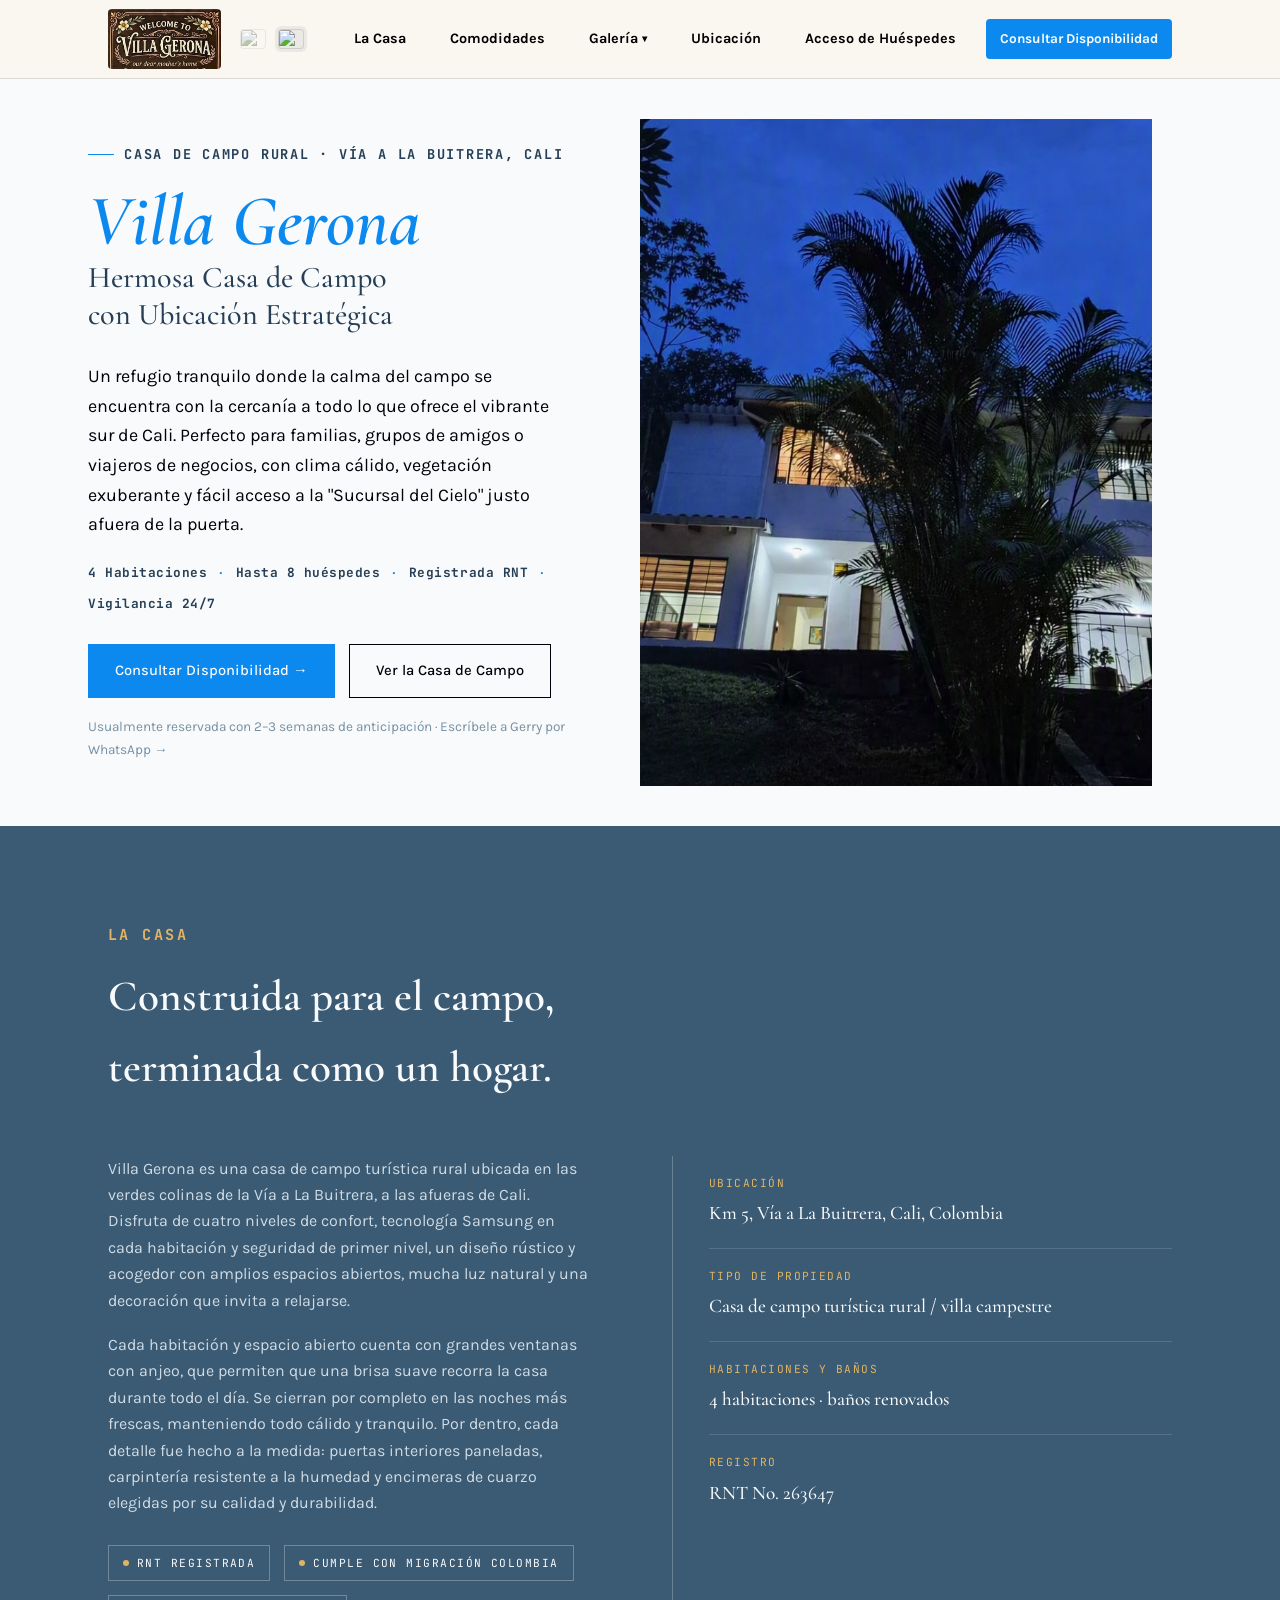
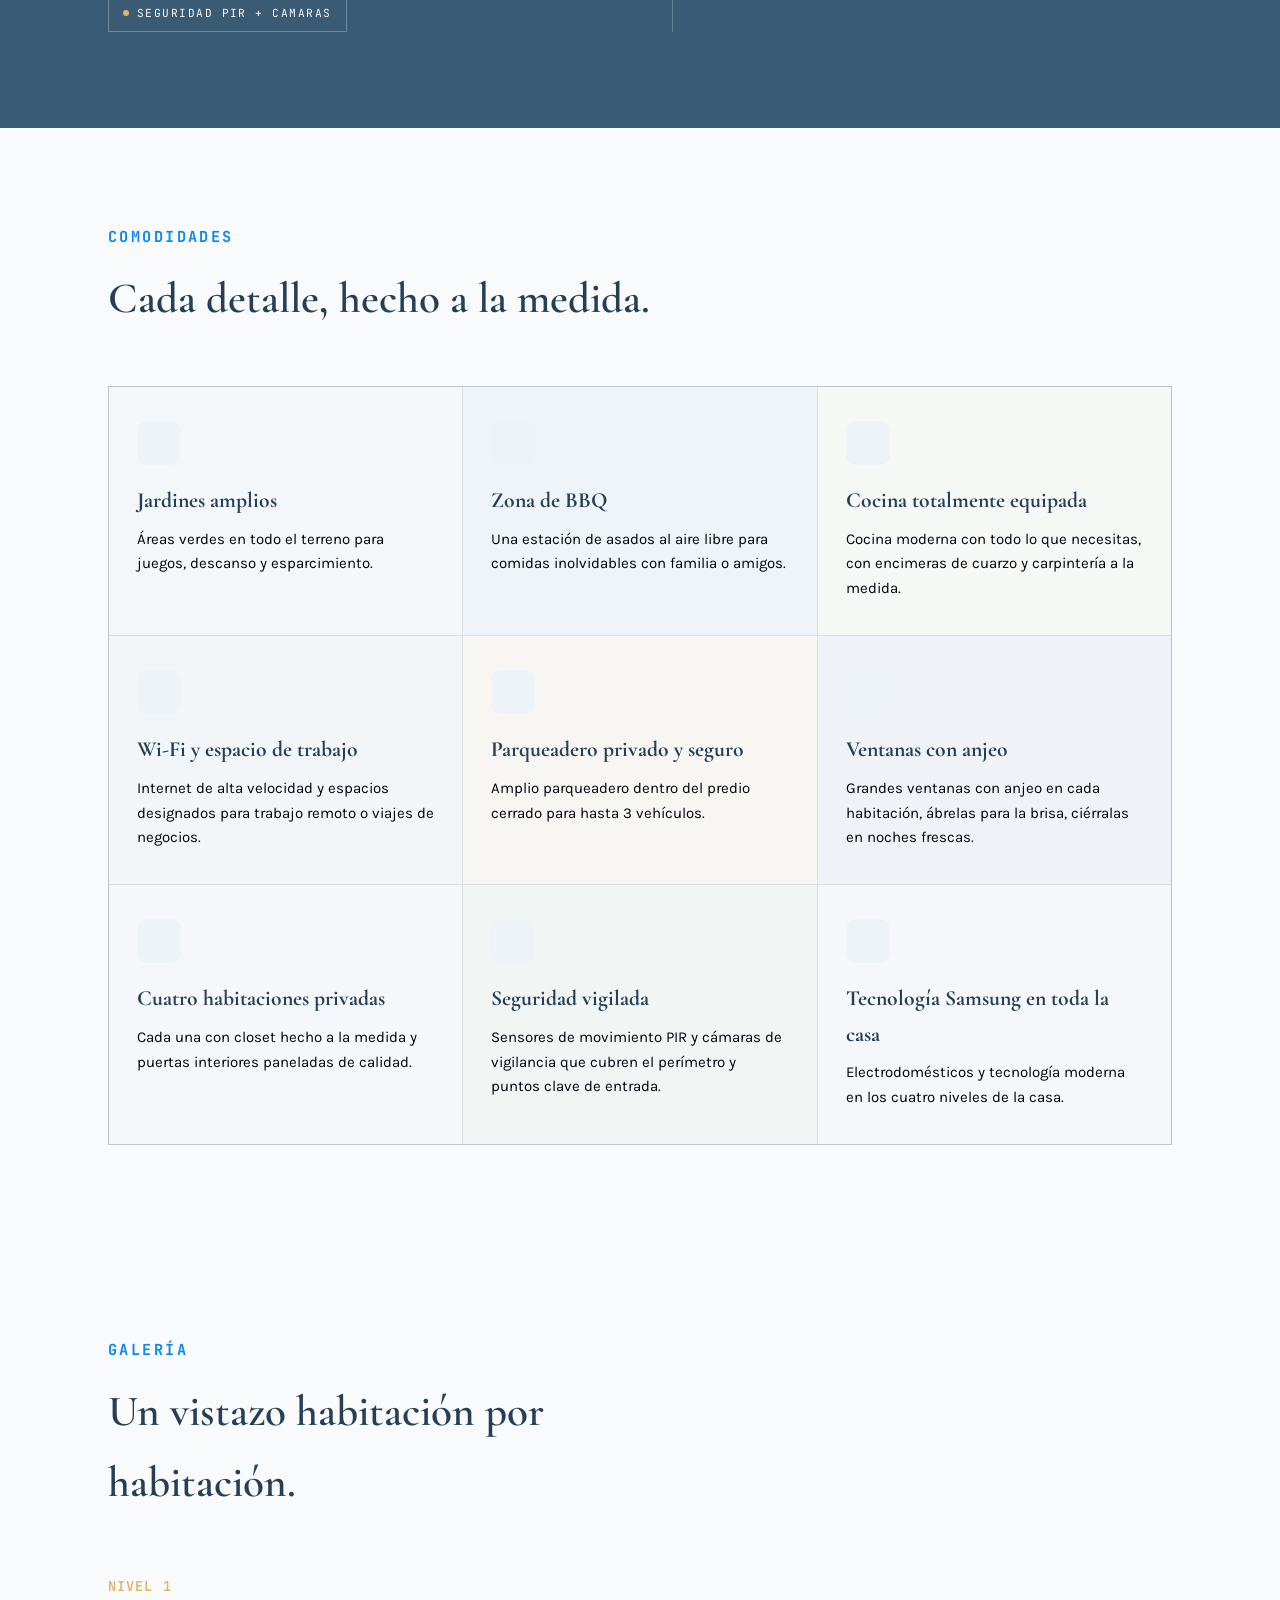
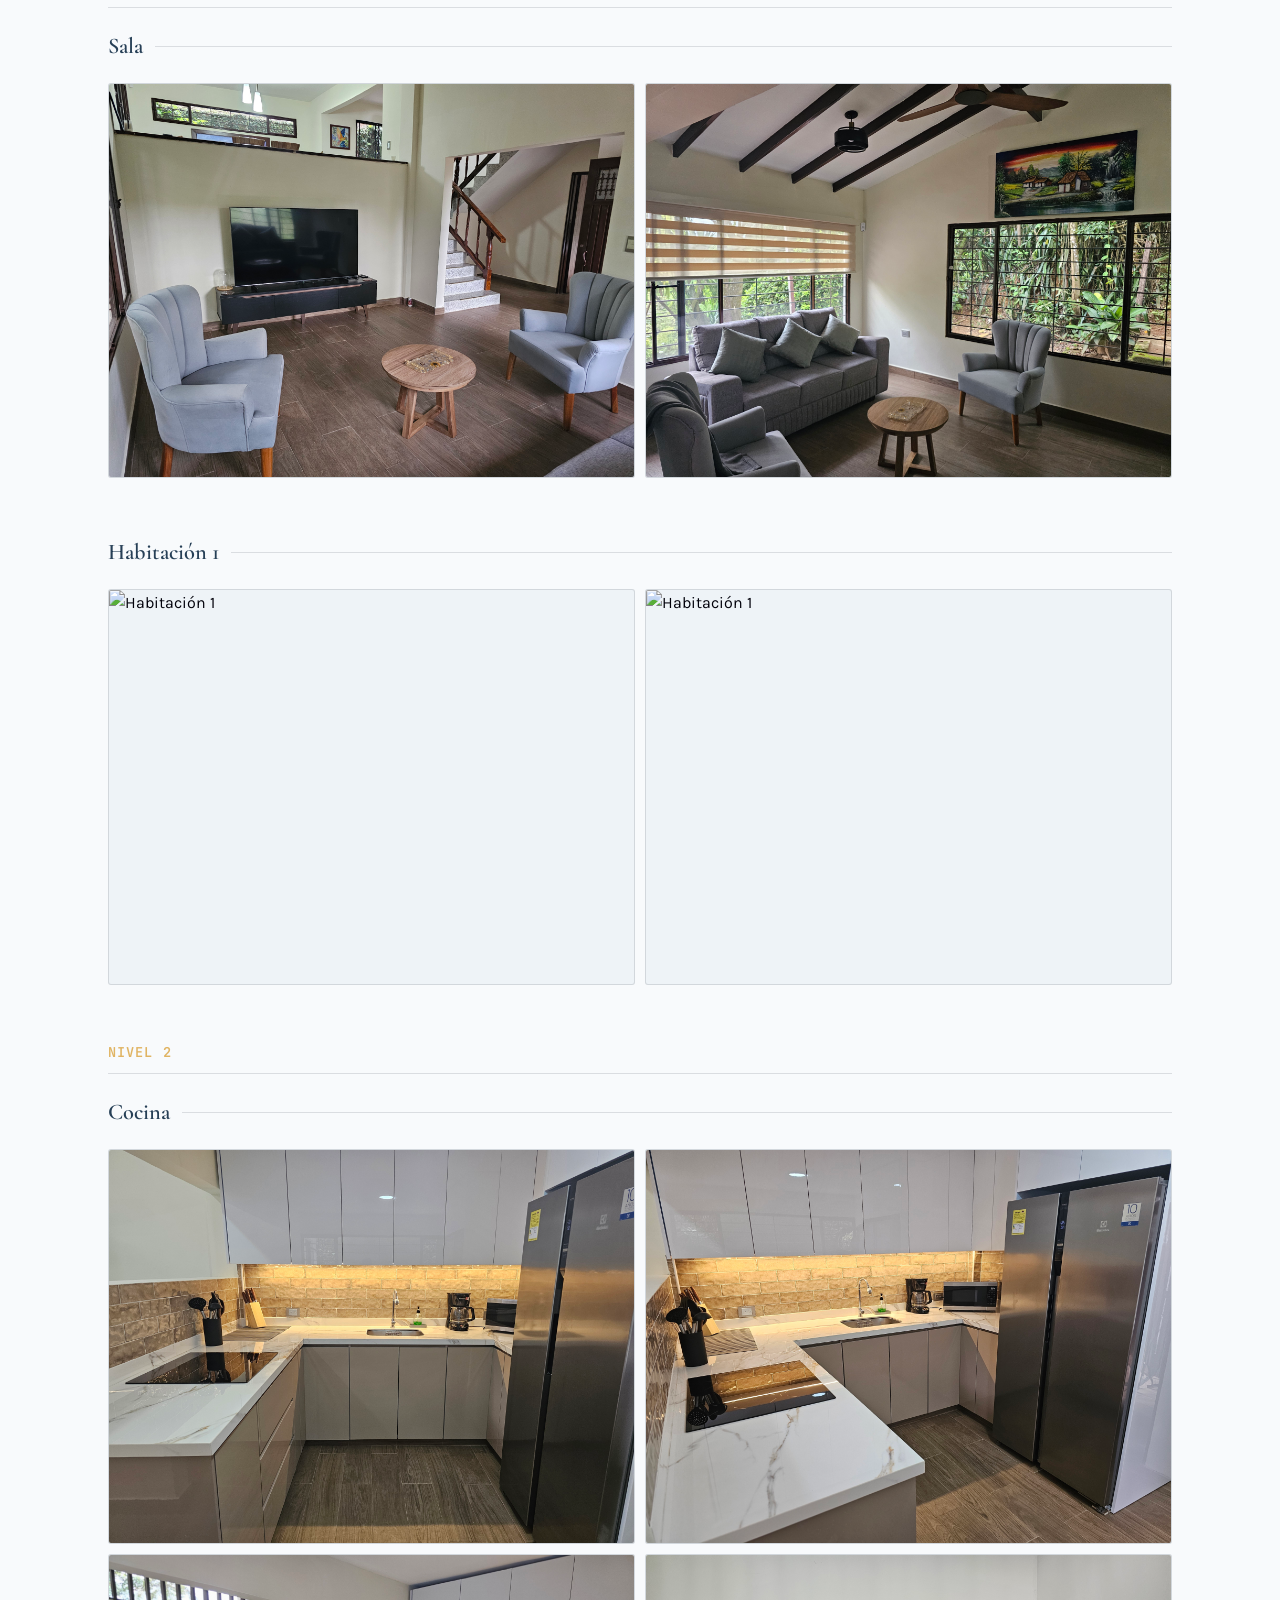
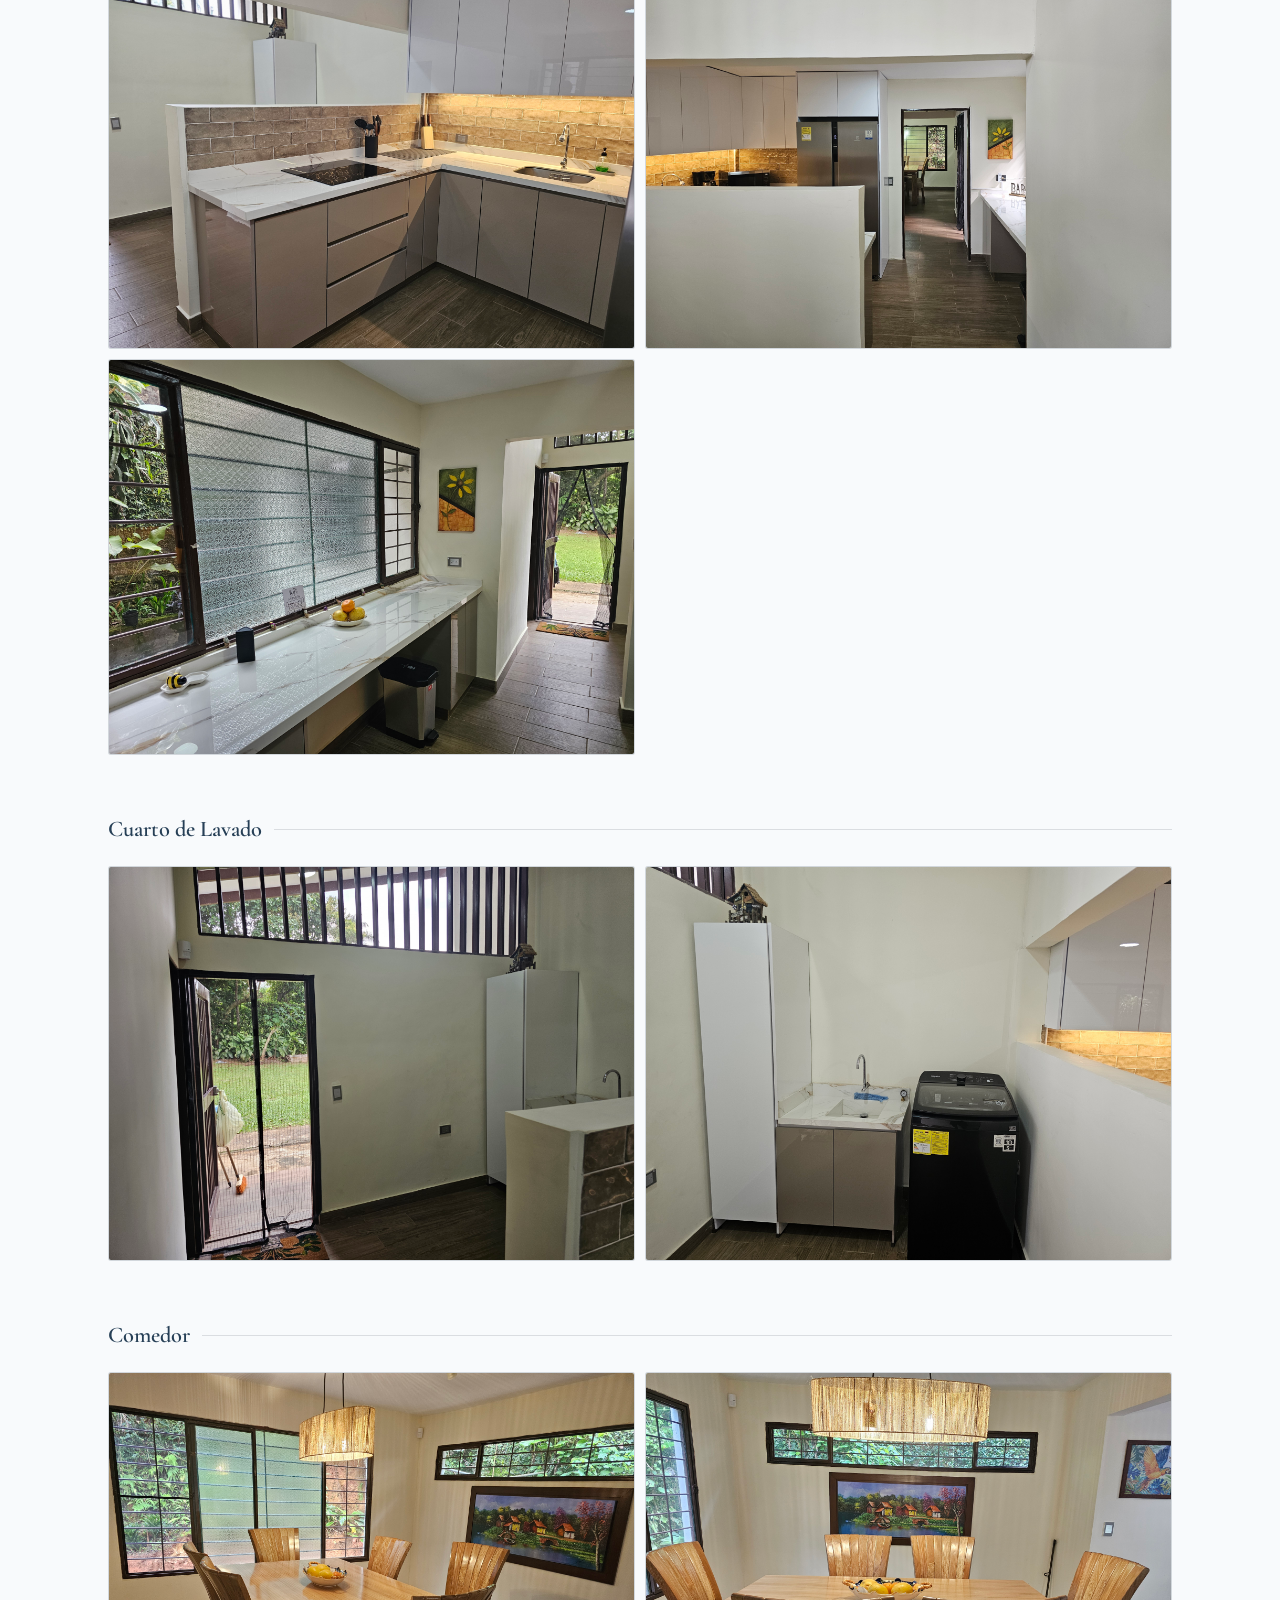
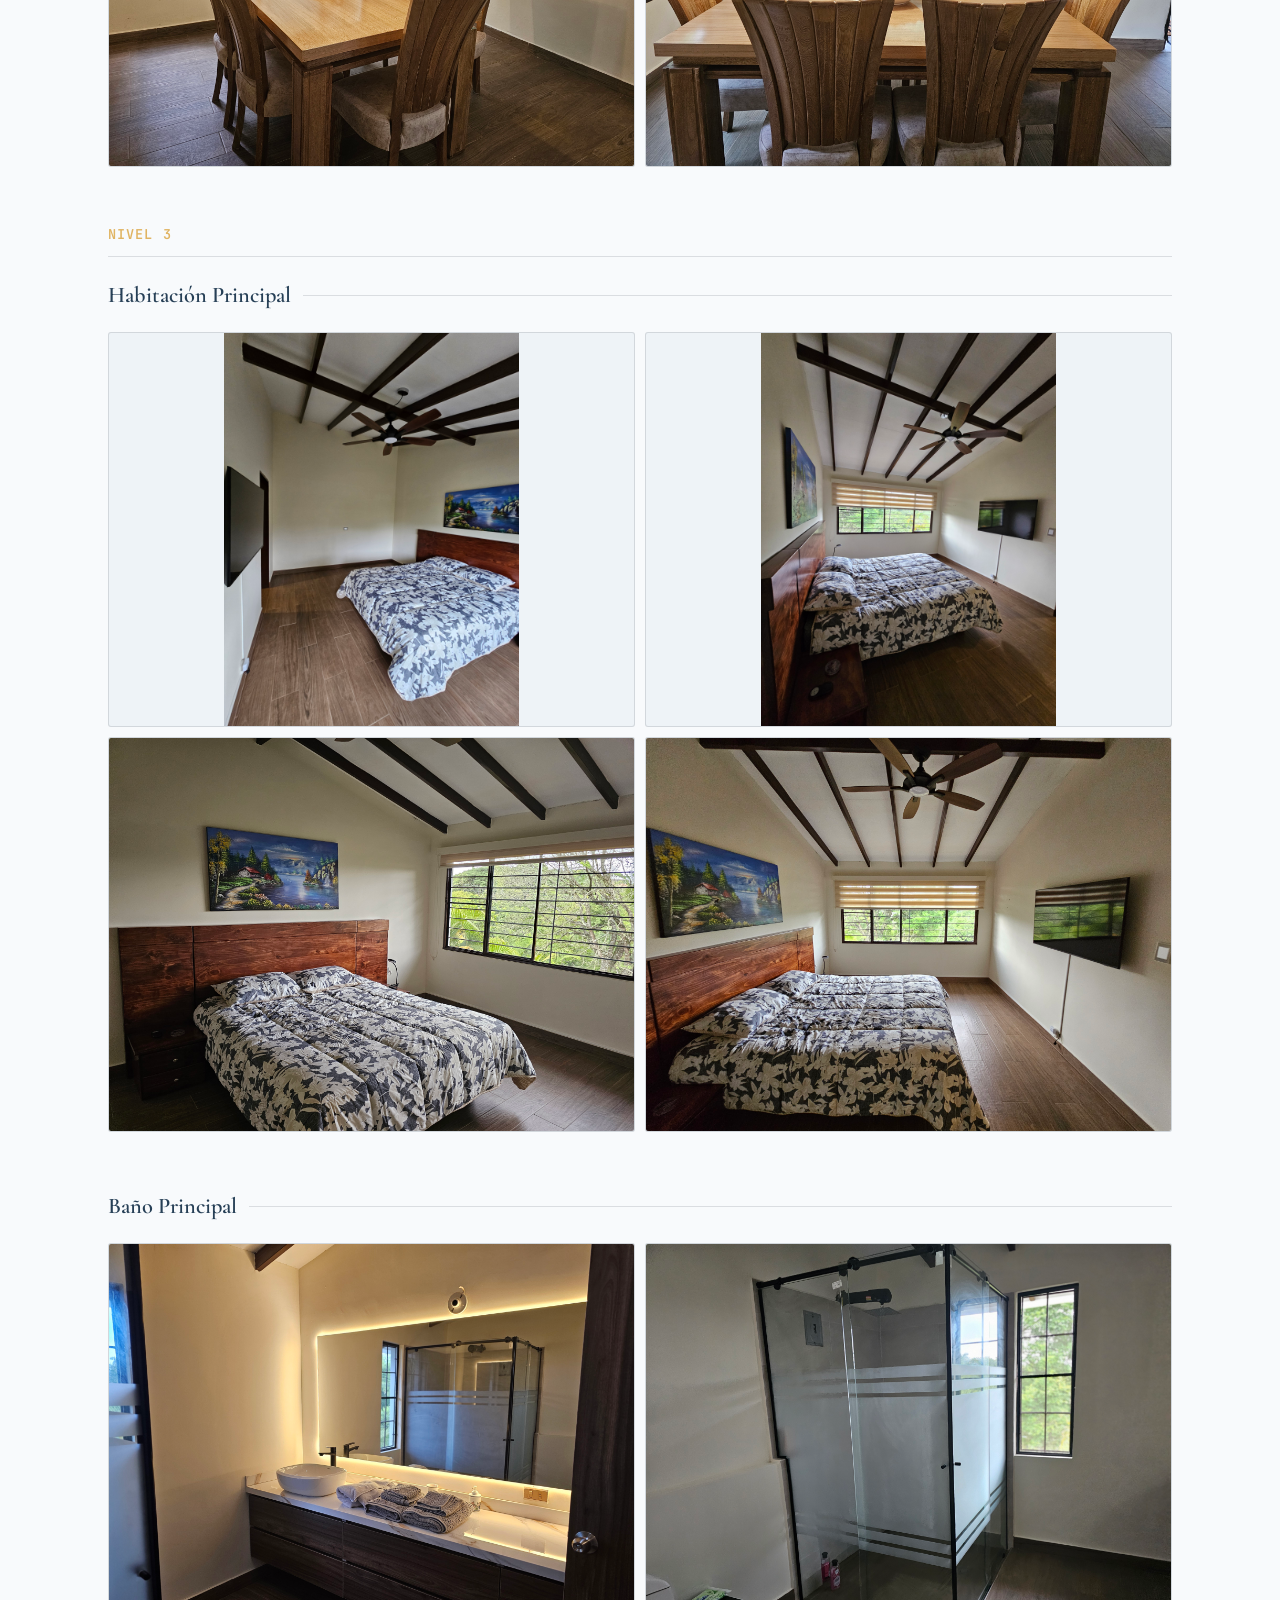
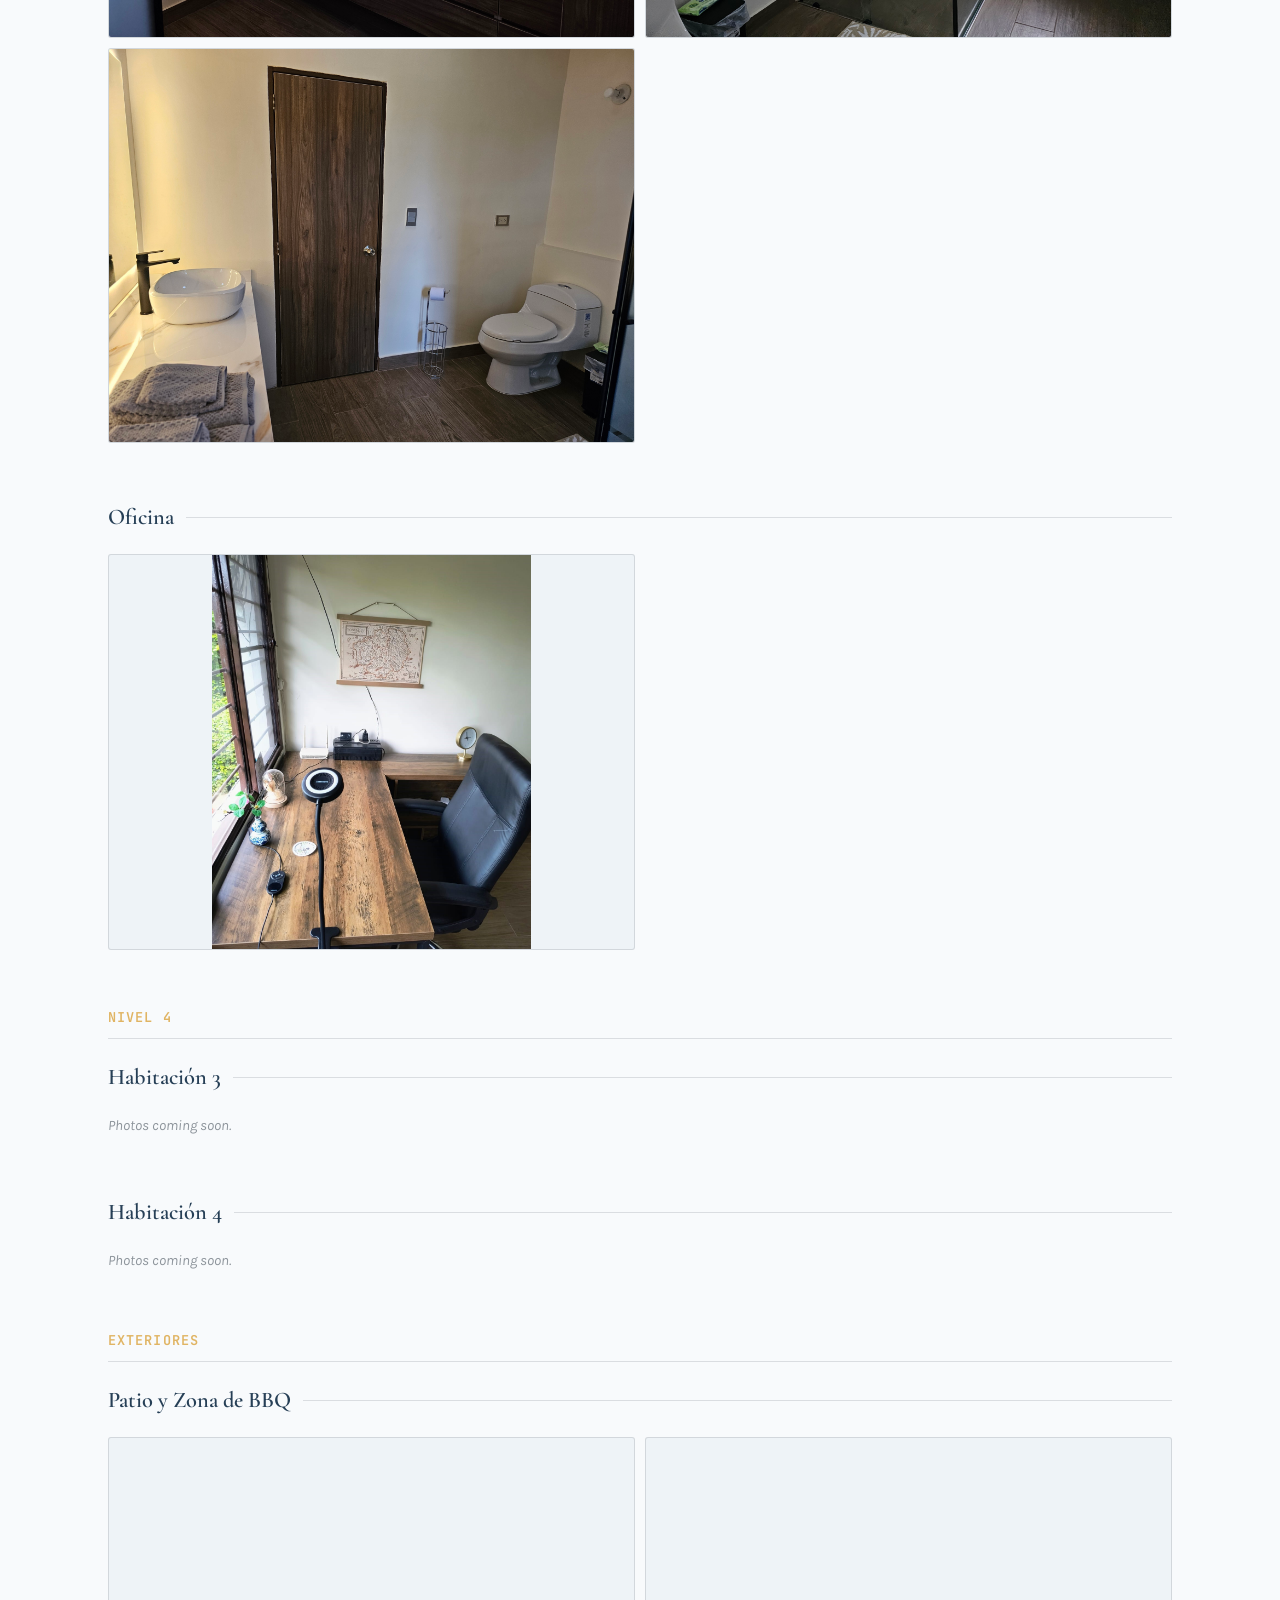
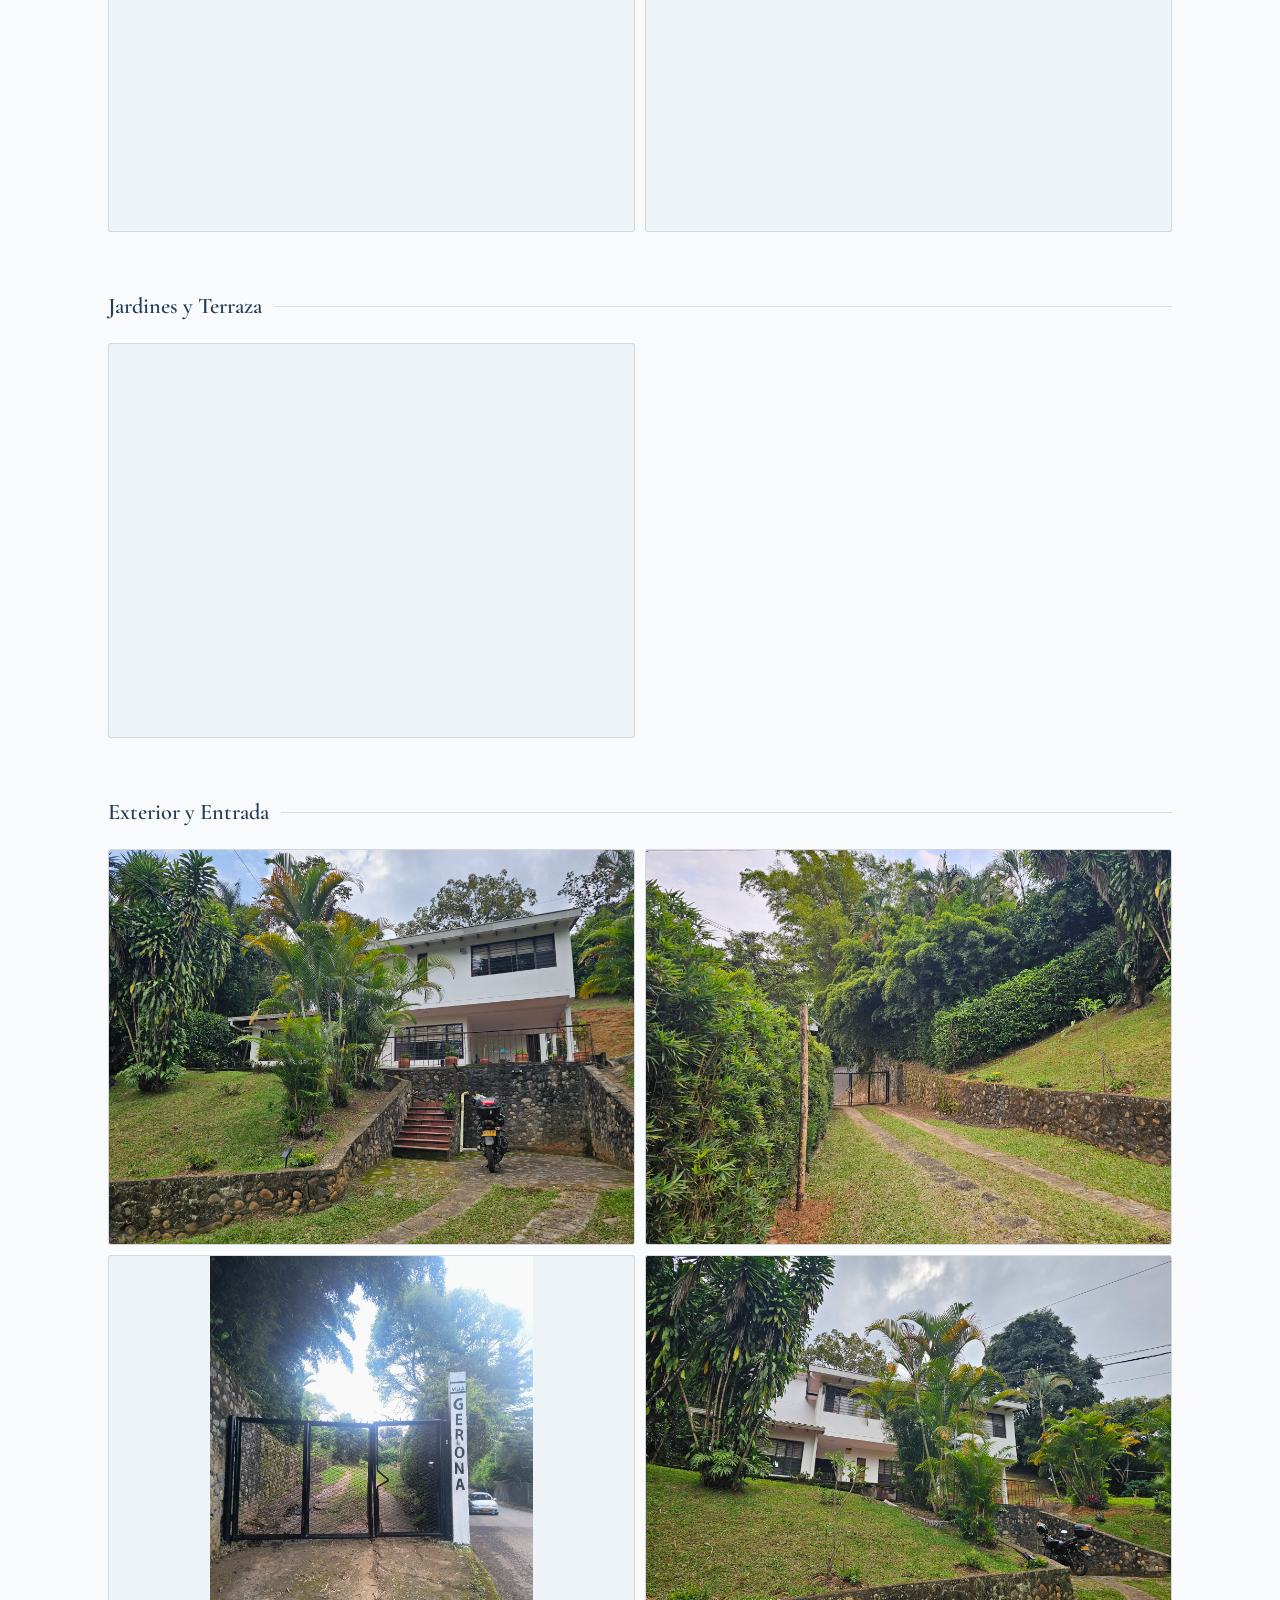
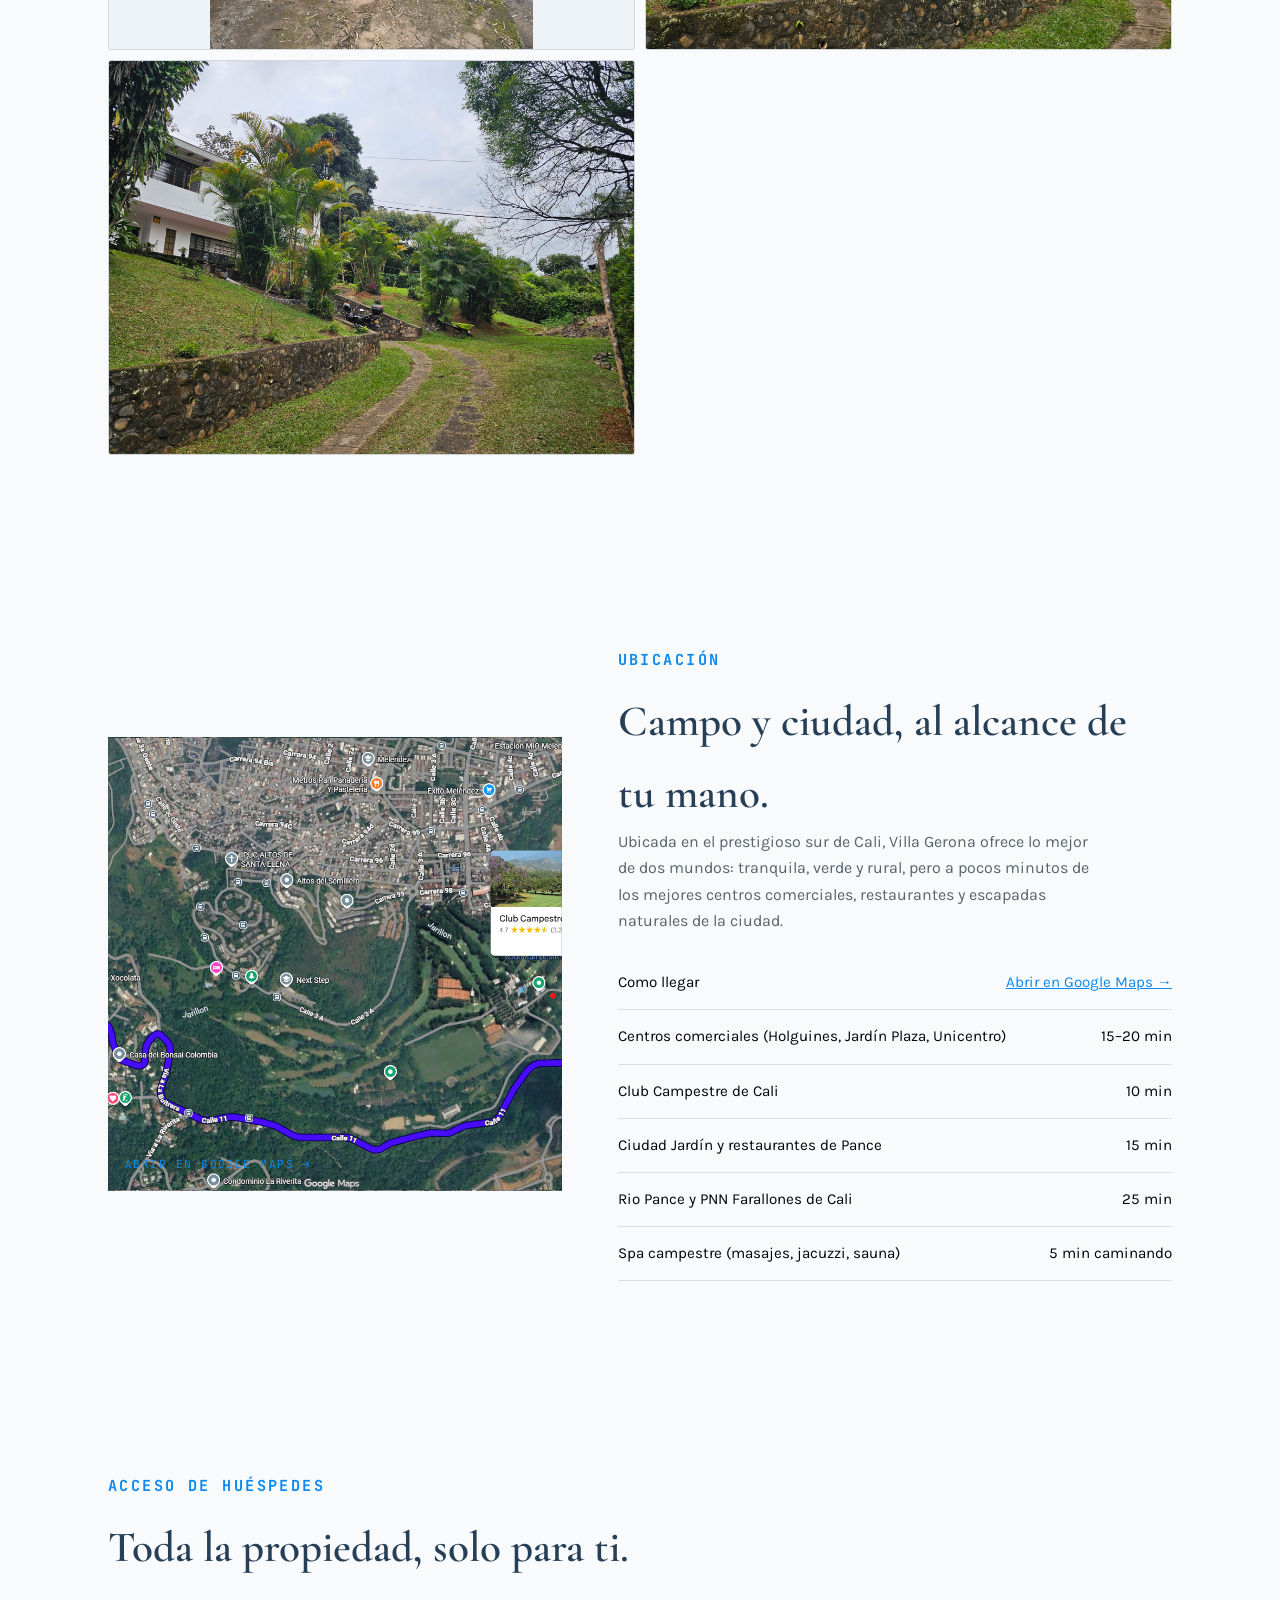
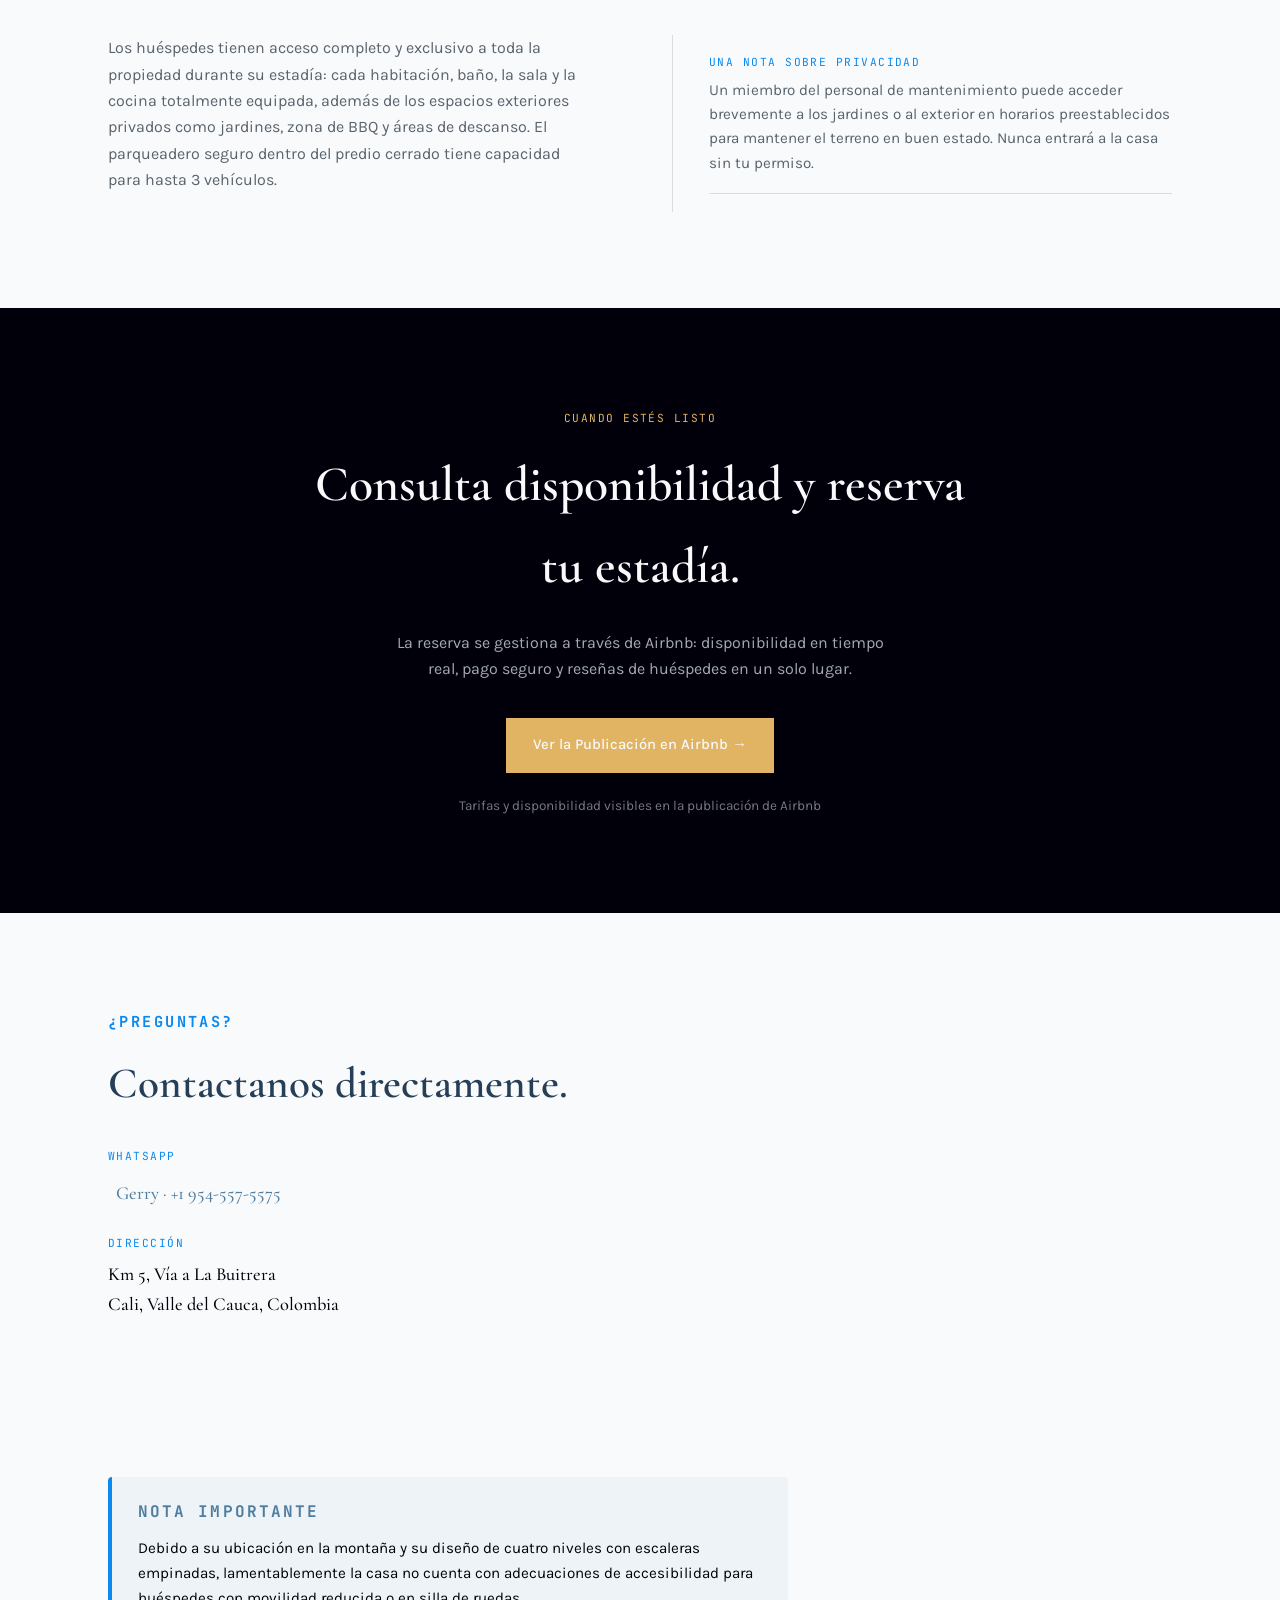
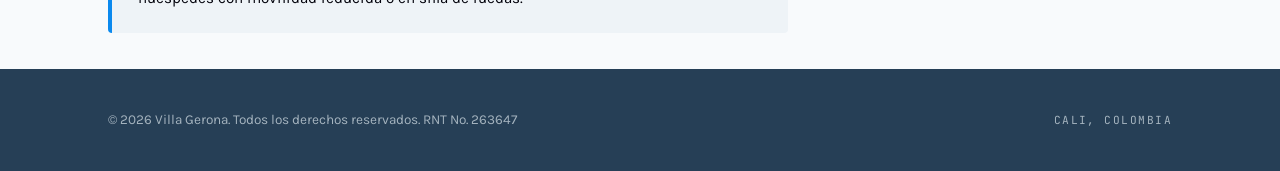
==== commit 675f8005: "Reorganized gallery by floor level" ====
--- a/index-es.html
+++ b/index-es.html
@@ -28,6 +28,31 @@
 <link rel="stylesheet" href="https://cdn.jsdelivr.net/npm/@tabler/icons-webfont@latest/dist/tabler-icons.min.css">
 <link href="https://fonts.googleapis.com/css2?family=Cormorant+Garamond:opsz,wght@12..96,400;12..96,500;12..96,600;12..96,700&family=Karla:wght@300;400;500;600&family=JetBrains+Mono:wght@400;500&display=swap" rel="stylesheet">
 <link rel="stylesheet" href="styles.css">
+<style>
+.level-heading {
+  font-family:'JetBrains Mono',monospace;
+  font-size:0.85rem;
+  font-weight:600;
+  text-transform:uppercase;
+  letter-spacing:0.08em;
+  color:var(--gold);
+  border-bottom:1px solid var(--line);
+  padding-bottom:10px;
+  margin:56px 0 20px;
+}
+.gallery-category:first-of-type,
+.level-heading:first-of-type { margin-top:0; }
+.dropdown-level-label {
+  font-family:'JetBrains Mono',monospace;
+  font-size:0.68rem;
+  font-weight:600;
+  text-transform:uppercase;
+  letter-spacing:0.08em;
+  color:var(--gold);
+  opacity:0.75;
+  padding:10px 20px 2px;
+}
+</style>
 
 <script type="application/ld+json">
 {
@@ -88,15 +113,21 @@
       <div class="nav-dropdown">
         <a href="#gallery" class="nav-dropdown-toggle">Galería <span class="chevron">▾</span></a>
         <div class="nav-dropdown-menu">
+          <div class="dropdown-level-label">Nivel 1</div>
+          <a href="#gallery-living-room">Sala</a>
+          <a href="#gallery-bedroom-level-1">Habitación 1</a>
+          <div class="dropdown-level-label">Nivel 2</div>
+          <a href="#gallery-kitchen">Cocina</a>
+          <a href="#gallery-laundry-room">Cuarto de Lavado</a>
+          <a href="#gallery-dining-room">Comedor</a>
+          <div class="dropdown-level-label">Nivel 3</div>
           <a href="#gallery-master-bedroom">Habitación Principal</a>
           <a href="#gallery-master-bathroom">Baño Principal</a>
-          <a href="#gallery-kitchen">Cocina</a>
-          <a href="#gallery-dining-room">Comedor</a>
-          <a href="#gallery-living-room">Sala</a>
-          <a href="#gallery-second-bedroom">Segunda Habitación</a>
-          <a href="#gallery-third-bedroom">Tercera Habitación</a>
           <a href="#gallery-office">Oficina</a>
-          <a href="#gallery-laundry-room">Cuarto de Lavado</a>
+          <div class="dropdown-level-label">Nivel 4</div>
+          <a href="#gallery-bedroom-3">Habitación 3</a>
+          <a href="#gallery-bedroom-4">Habitación 4</a>
+          <div class="dropdown-level-label">Exteriores</div>
           <a href="#gallery-patio-bbq">Patio y Zona de BBQ</a>
           <a href="#gallery-grounds">Jardines y Terraza</a>
           <a href="#gallery-exterior">Exterior y Entrada</a>
@@ -184,6 +215,37 @@
       <h2>Un vistazo habitación por habitación.</h2>
     </div>
 
+    <div class="level-heading">Nivel 1</div>
+
+    <div class="gallery-category" id="gallery-living-room">
+      <div class="category-title">Sala</div>
+      <div class="photo-grid" data-category="living-room" data-alt="Sala"></div>
+    </div>
+
+    <div class="gallery-category" id="gallery-bedroom-level-1">
+      <div class="category-title">Habitación 1</div>
+      <div class="photo-grid" data-category="bedroom-level-1" data-alt="Habitación 1"></div>
+    </div>
+
+    <div class="level-heading">Nivel 2</div>
+
+    <div class="gallery-category" id="gallery-kitchen">
+      <div class="category-title">Cocina</div>
+      <div class="photo-grid" data-category="kitchen" data-alt="Cocina"></div>
+    </div>
+
+    <div class="gallery-category" id="gallery-laundry-room">
+      <div class="category-title">Cuarto de Lavado</div>
+      <div class="photo-grid" data-category="laundry-room" data-alt="Cuarto de lavado"></div>
+    </div>
+
+    <div class="gallery-category" id="gallery-dining-room">
+      <div class="category-title">Comedor</div>
+      <div class="photo-grid" data-category="dining-room" data-alt="Comedor"></div>
+    </div>
+
+    <div class="level-heading">Nivel 3</div>
+
     <div class="gallery-category" id="gallery-master-bedroom">
       <div class="category-title">Habitación Principal</div>
       <div class="photo-grid" data-category="master-bedroom" data-alt="Habitación principal"></div>
@@ -194,10 +256,24 @@
       <div class="photo-grid" data-category="master-bathroom" data-alt="Baño principal"></div>
     </div>
 
-    <div class="gallery-category" id="gallery-kitchen">
-      <div class="category-title">Cocina</div>
-      <div class="photo-grid" data-category="kitchen" data-alt="Cocina"></div>
-    </div>
+    <div class="gallery-category" id="gallery-office">
+      <div class="category-title">Oficina</div>
+      <div class="photo-grid" data-category="office" data-alt="Oficina"></div>
+    </div>
+
+    <div class="level-heading">Nivel 4</div>
+
+    <div class="gallery-category" id="gallery-bedroom-3">
+      <div class="category-title">Habitación 3</div>
+      <div class="photo-grid" data-category="bedroom-3" data-alt="Habitación 3"></div>
+    </div>
+
+    <div class="gallery-category" id="gallery-bedroom-4">
+      <div class="category-title">Habitación 4</div>
+      <div class="photo-grid" data-category="bedroom-4" data-alt="Habitación 4"></div>
+    </div>
+
+    <div class="level-heading">Exteriores</div>
 
     <div class="gallery-category" id="gallery-patio-bbq">
       <div class="category-title">Patio y Zona de BBQ</div>
@@ -212,36 +288,6 @@
     <div class="gallery-category" id="gallery-exterior">
       <div class="category-title">Exterior y Entrada</div>
       <div class="photo-grid" data-category="exterior" data-alt="Exterior de la casa"></div>
-    </div>
-
-    <div class="gallery-category" id="gallery-dining-room">
-      <div class="category-title">Comedor</div>
-      <div class="photo-grid" data-category="dining-room" data-alt="Comedor"></div>
-    </div>
-
-    <div class="gallery-category" id="gallery-living-room">
-      <div class="category-title">Sala</div>
-      <div class="photo-grid" data-category="living-room" data-alt="Sala"></div>
-    </div>
-
-    <div class="gallery-category" id="gallery-second-bedroom">
-      <div class="category-title">Segunda Habitación</div>
-      <div class="photo-grid" data-category="second-bedroom" data-alt="Segunda habitación"></div>
-    </div>
-
-    <div class="gallery-category" id="gallery-third-bedroom">
-      <div class="category-title">Tercera Habitación</div>
-      <div class="photo-grid" data-category="third-bedroom" data-alt="Tercera habitación"></div>
-    </div>
-
-    <div class="gallery-category" id="gallery-laundry-room">
-      <div class="category-title">Cuarto de Lavado</div>
-      <div class="photo-grid" data-category="laundry-room" data-alt="Cuarto de lavado"></div>
-    </div>
-
-    <div class="gallery-category" id="gallery-office">
-      <div class="category-title">Oficina</div>
-      <div class="photo-grid" data-category="office" data-alt="Oficina"></div>
     </div>
 
   </div>
--- a/styles.css
+++ b/styles.css
@@ -296,10 +296,13 @@
     .nav-cta{margin:8px 28px; width:calc(100% - 56px); justify-content:center;}
     nav.wrap{position:relative;}
     .nav-dropdown-menu{
-      display:block; position:static; box-shadow:none; border:none; border-radius:0;
+      display:none; position:static; box-shadow:none; border:none; border-radius:0;
       background:var(--stone); margin:0 28px 8px; padding:4px;
     }
+    .nav-dropdown-menu.open{display:block;}
     .nav-dropdown-menu a{padding:10px 14px; font-size:0.82rem;}
-    .chevron{display:none;}
+    .chevron{display:inline-block;}
+    .nav-dropdown-toggle{justify-content:space-between; width:100%;}
+    .nav-dropdown-toggle.open .chevron{transform:rotate(180deg);}
   }
   @media (prefers-reduced-motion: reduce){ html{scroll-behavior:auto;} .btn:hover{transform:none;} }
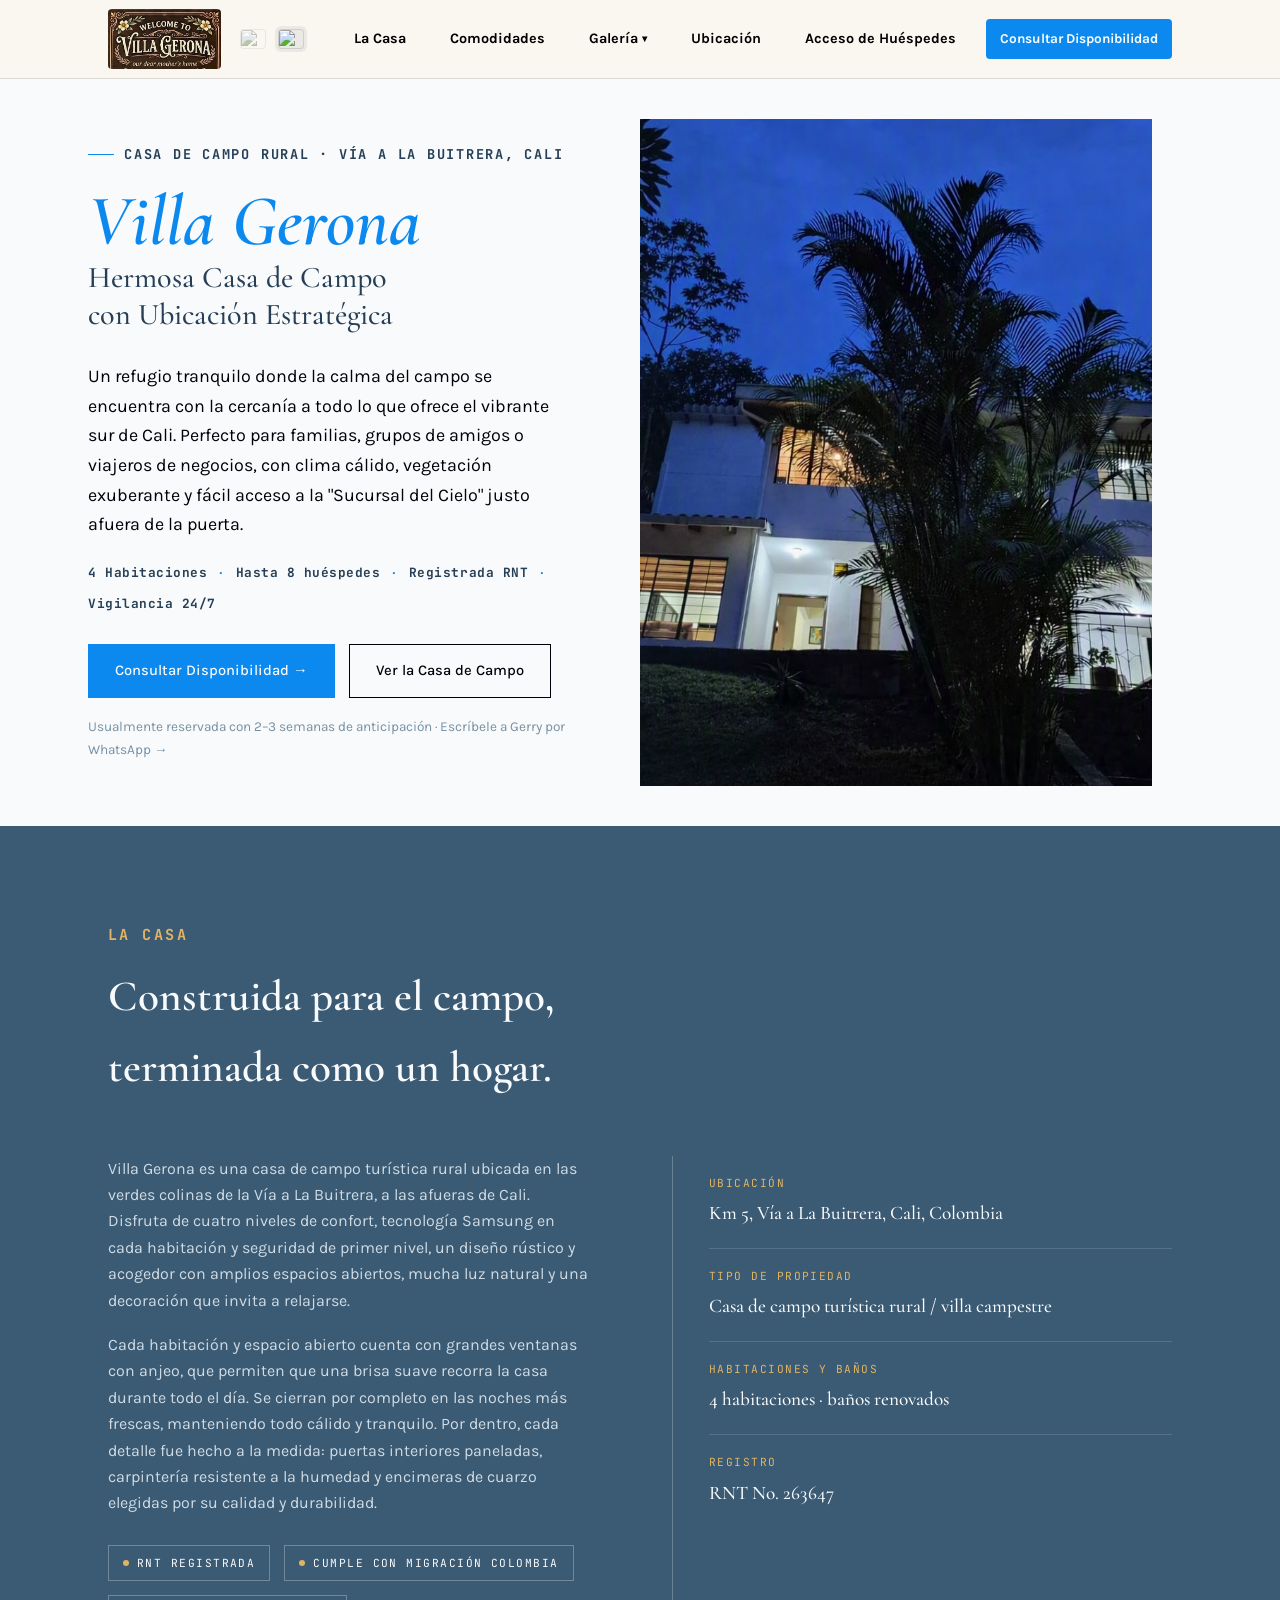
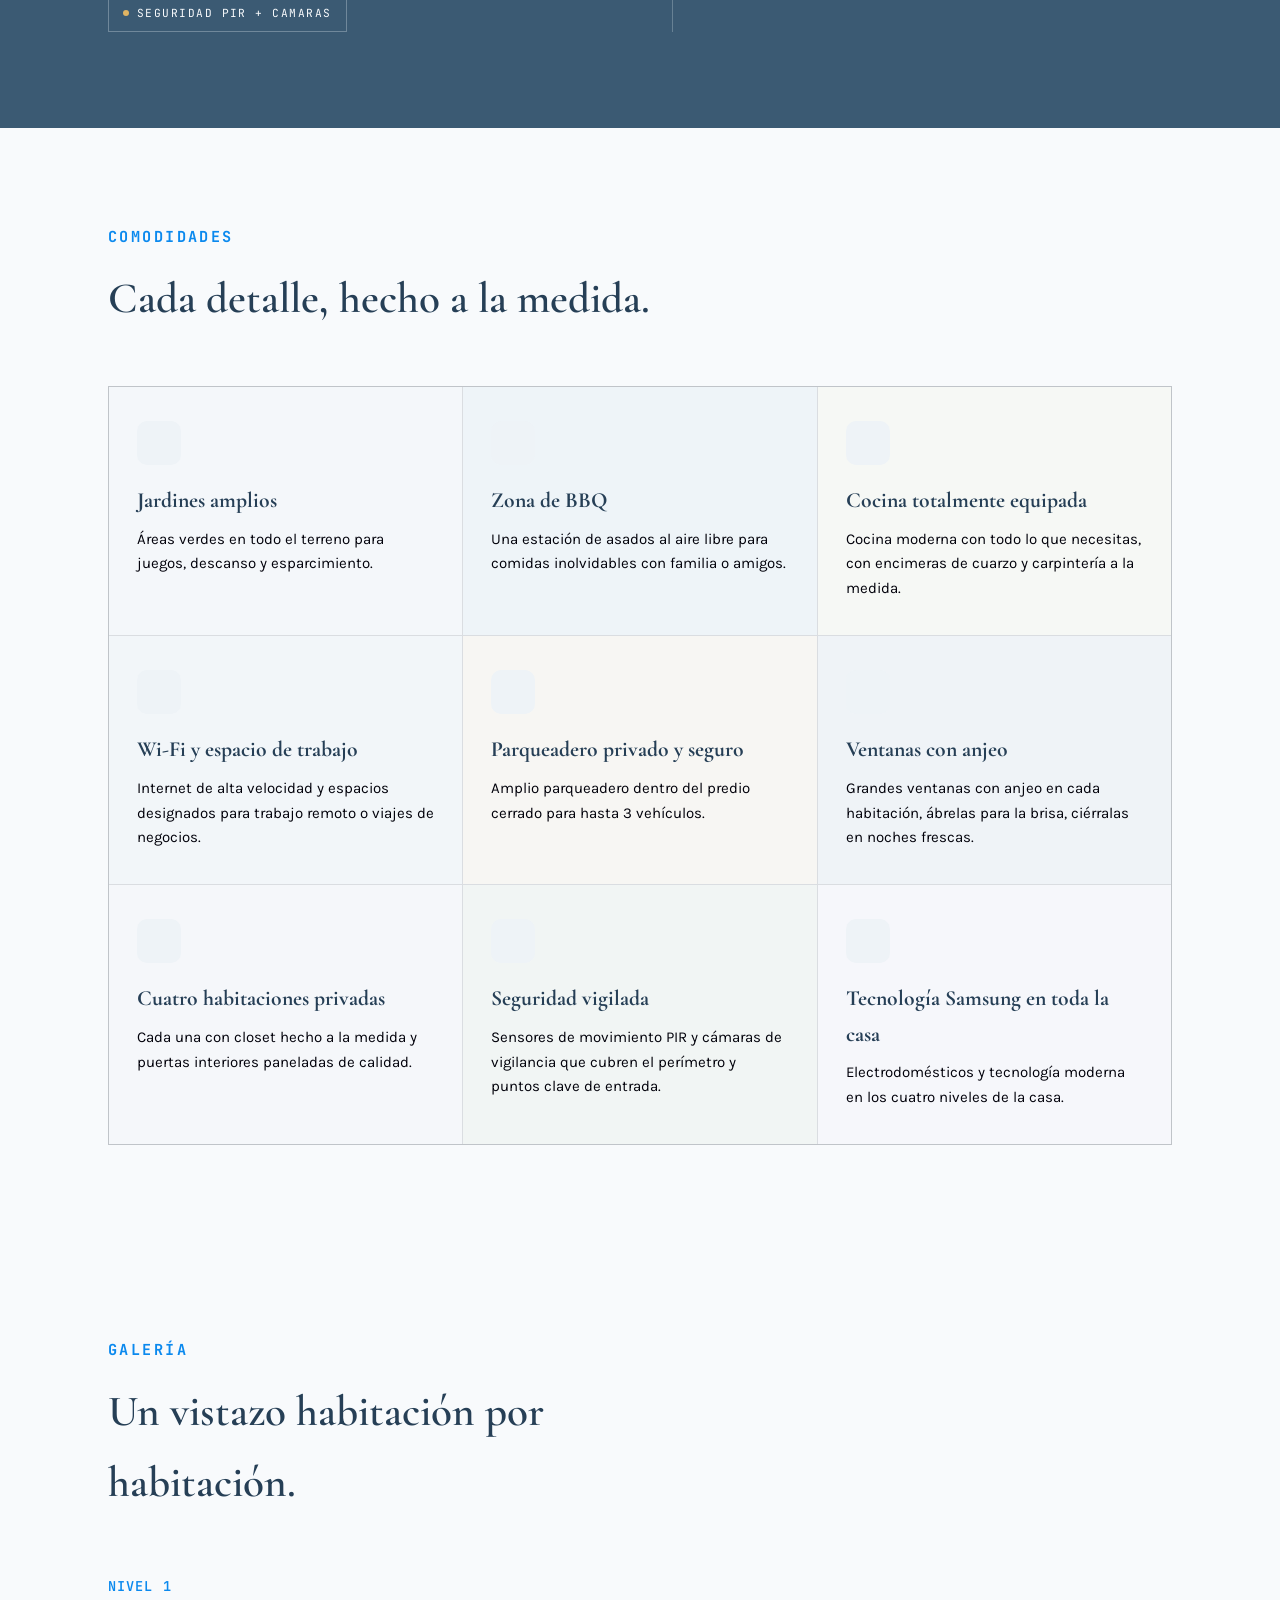
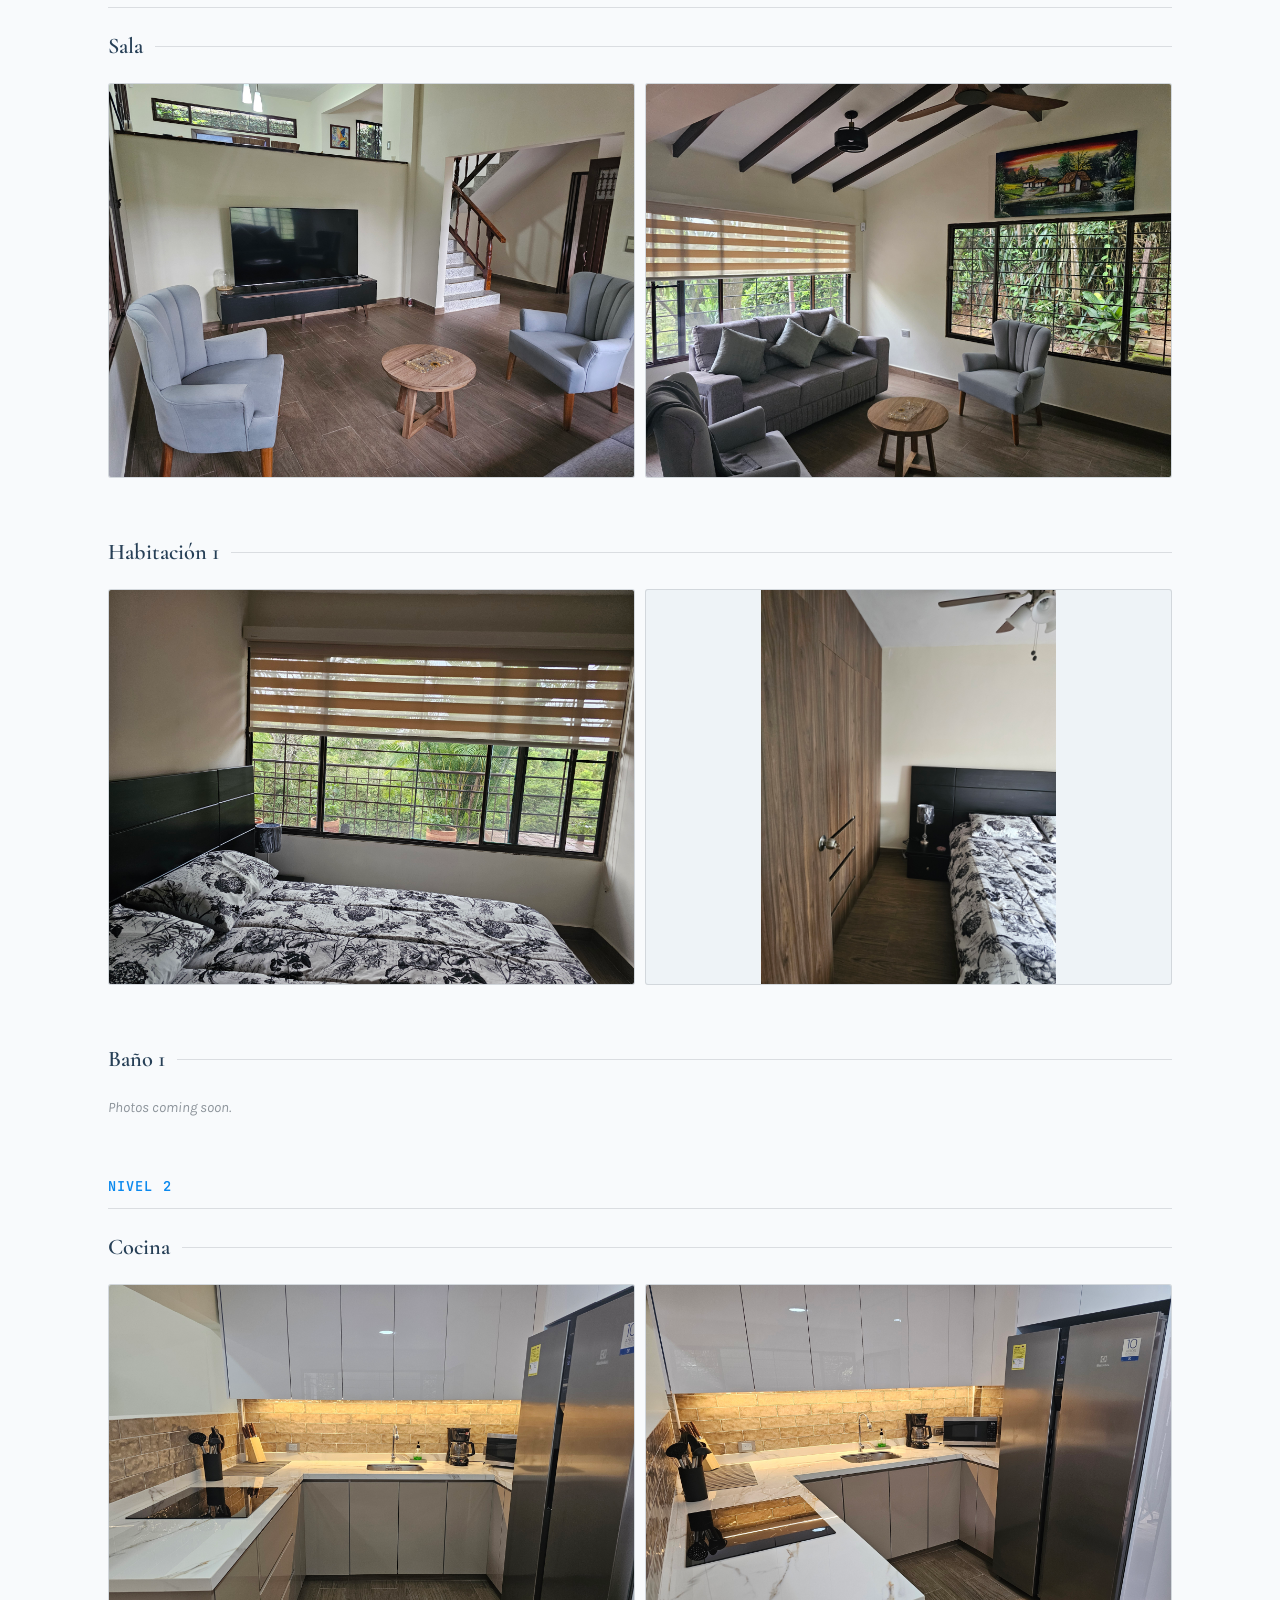
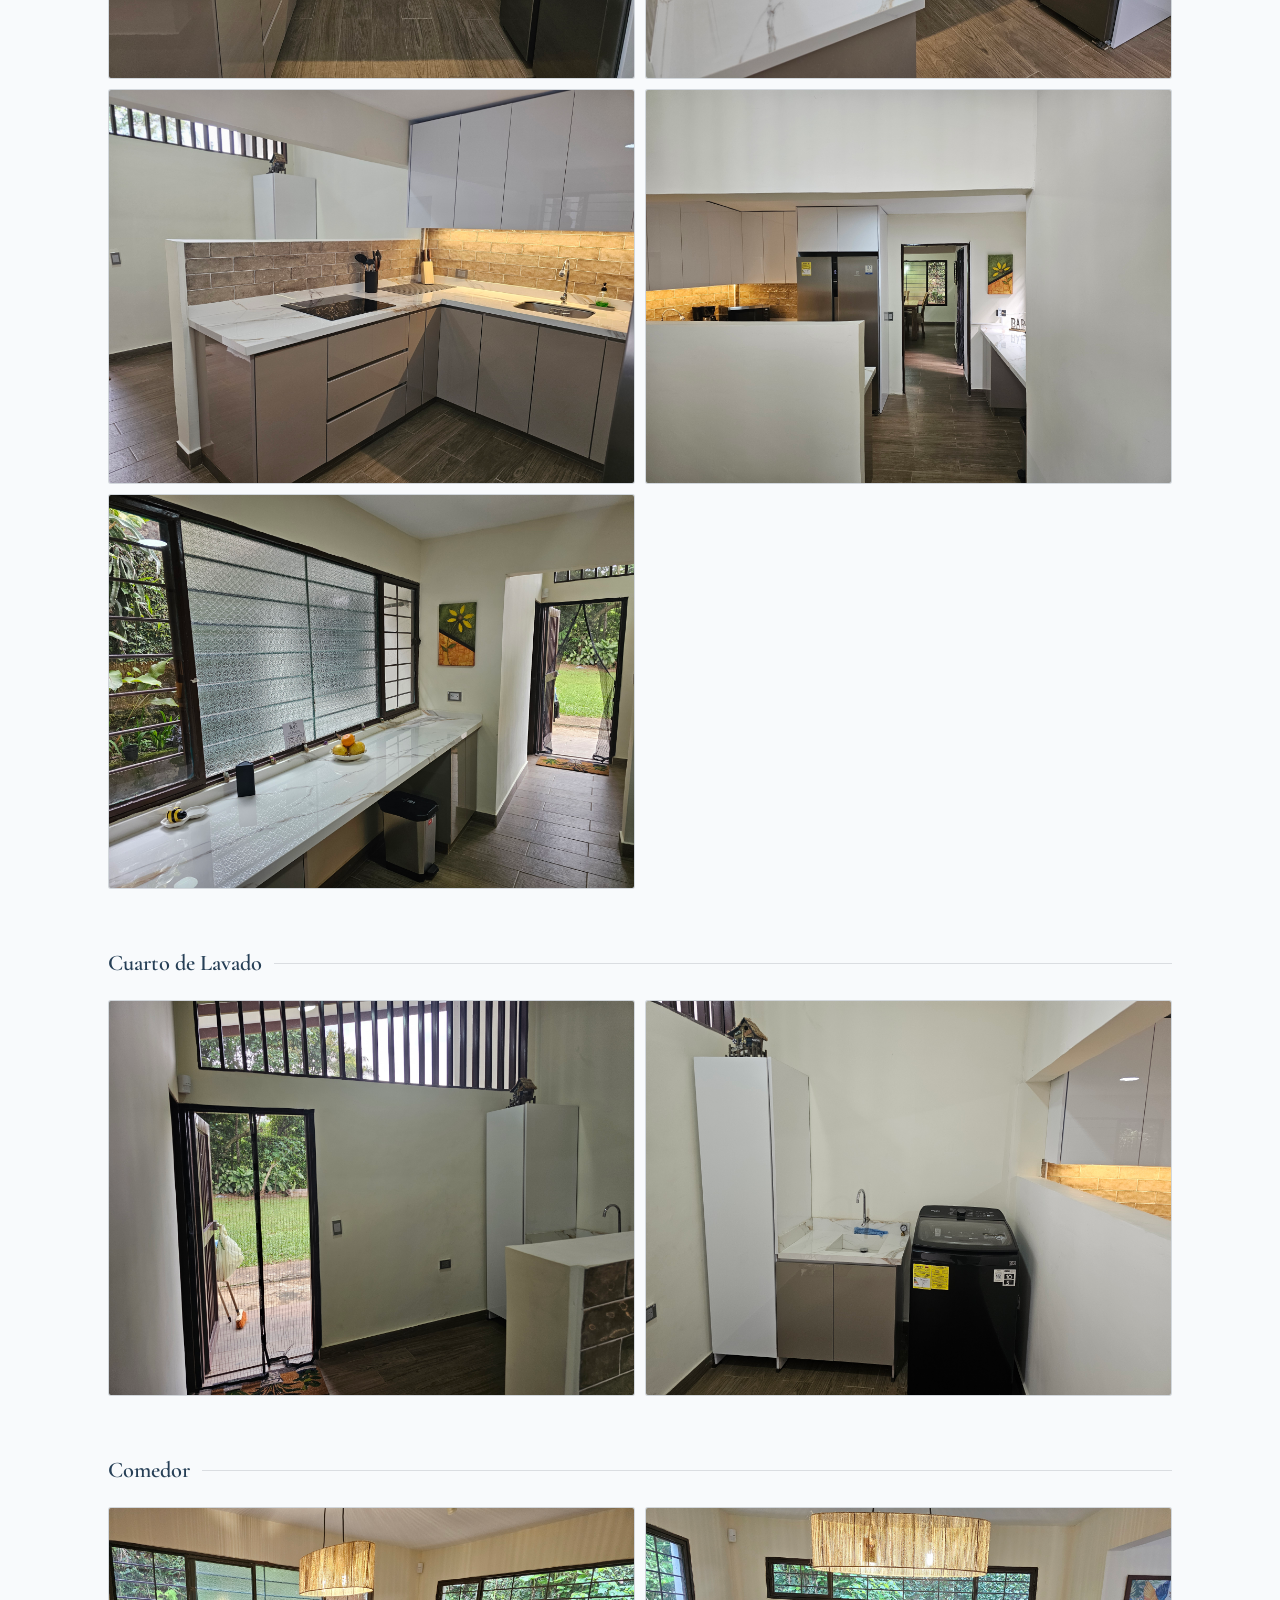
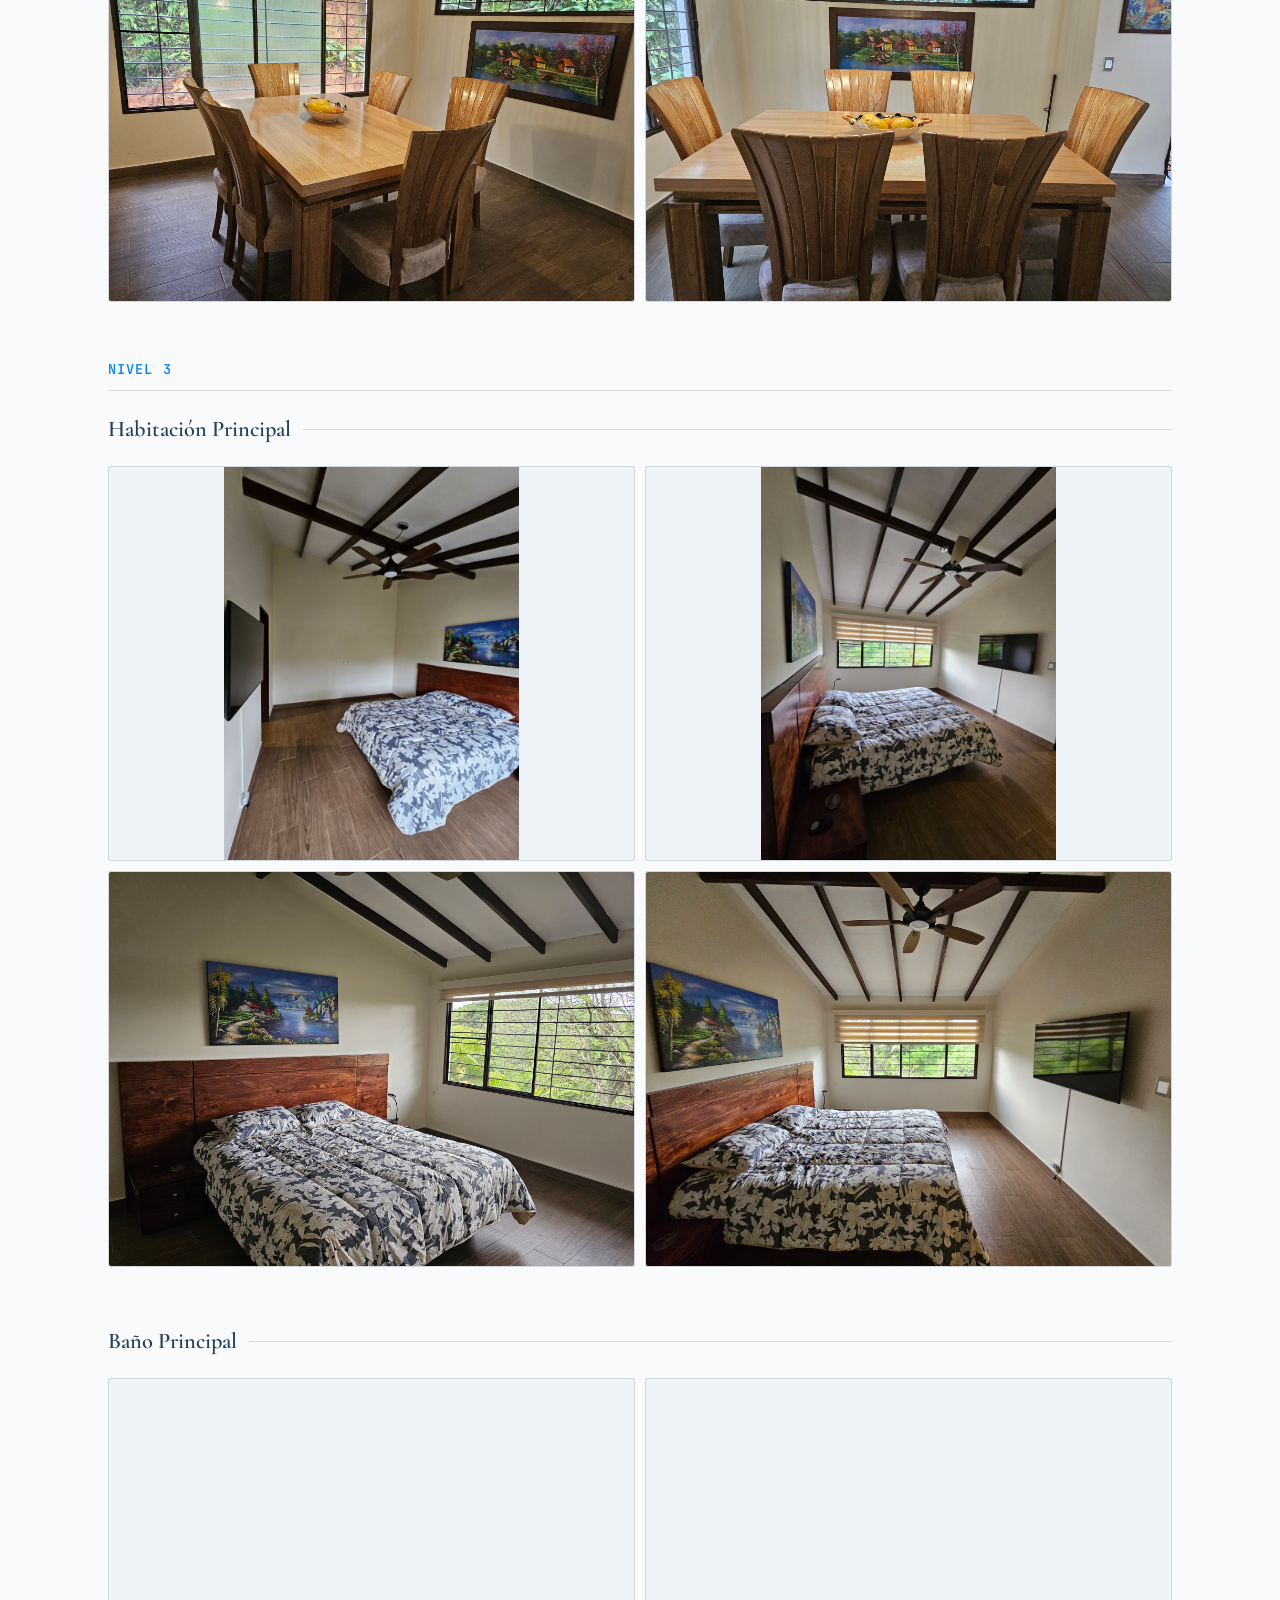
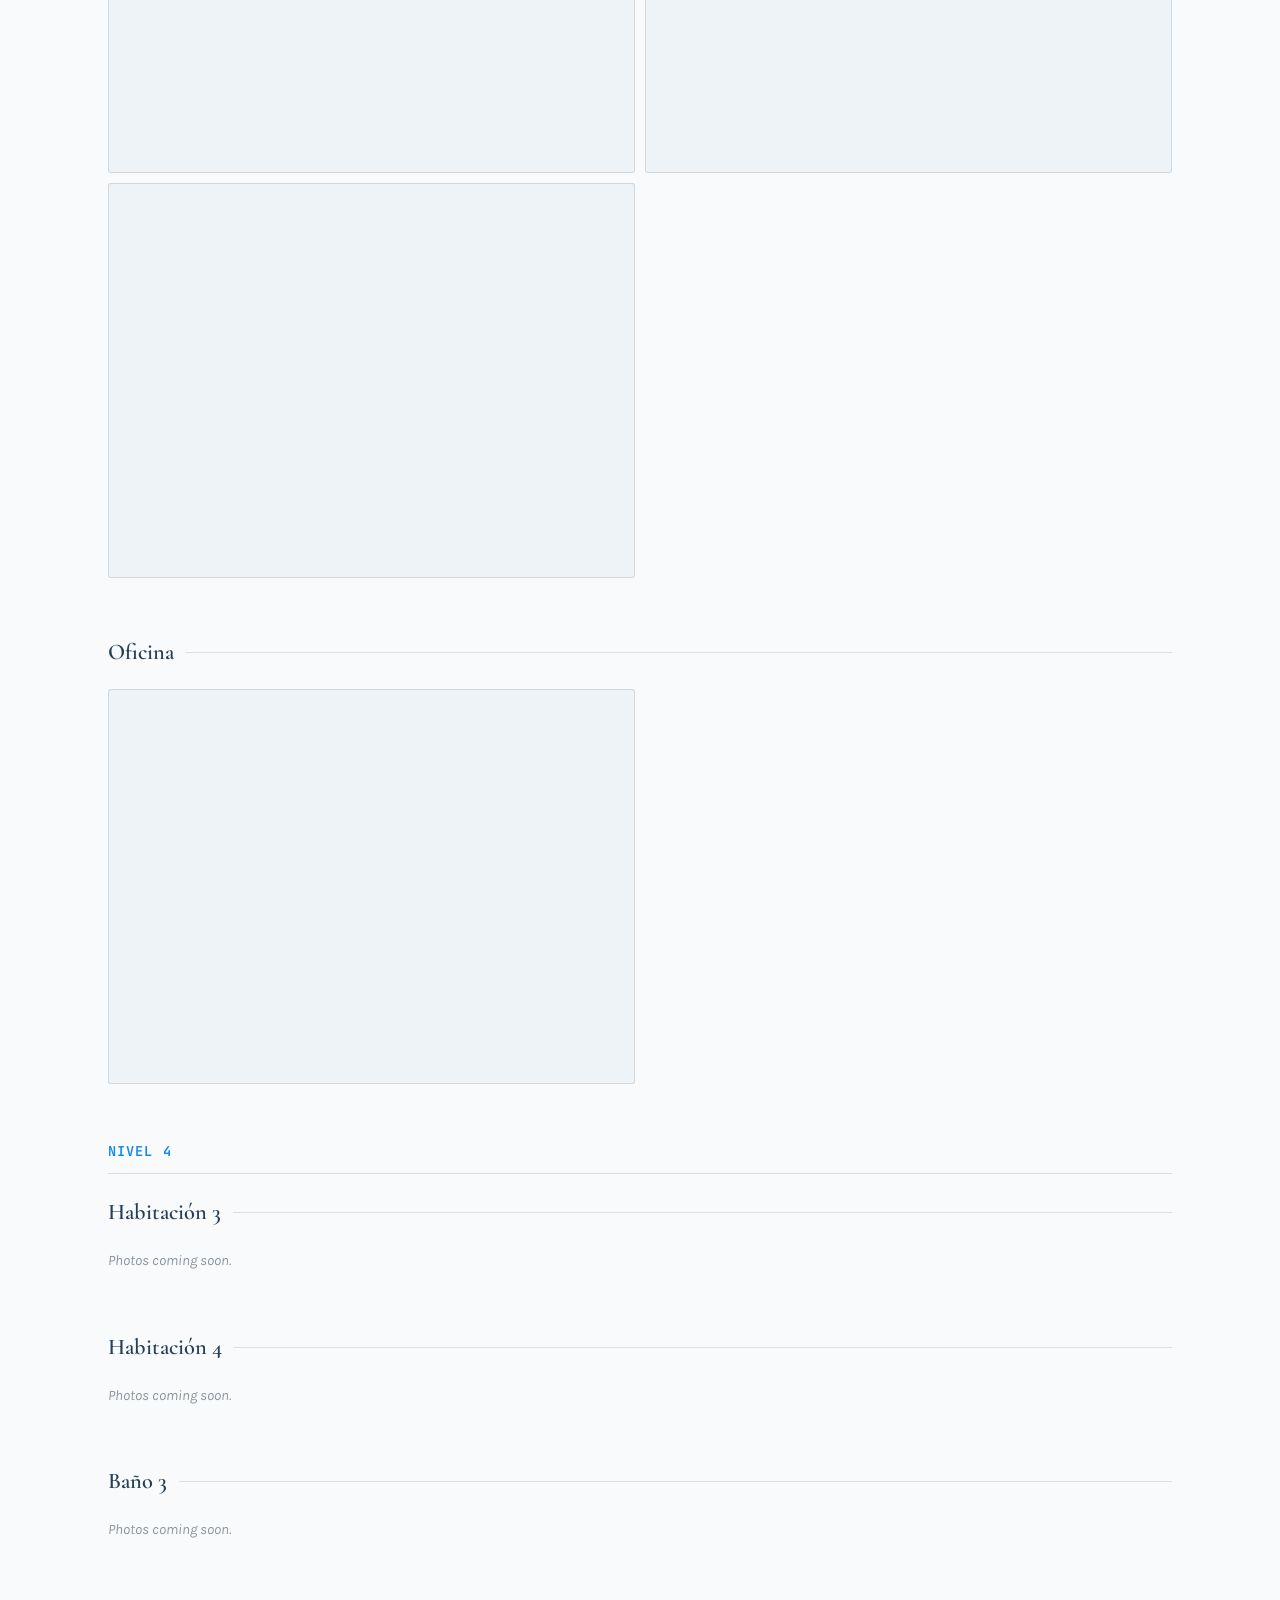
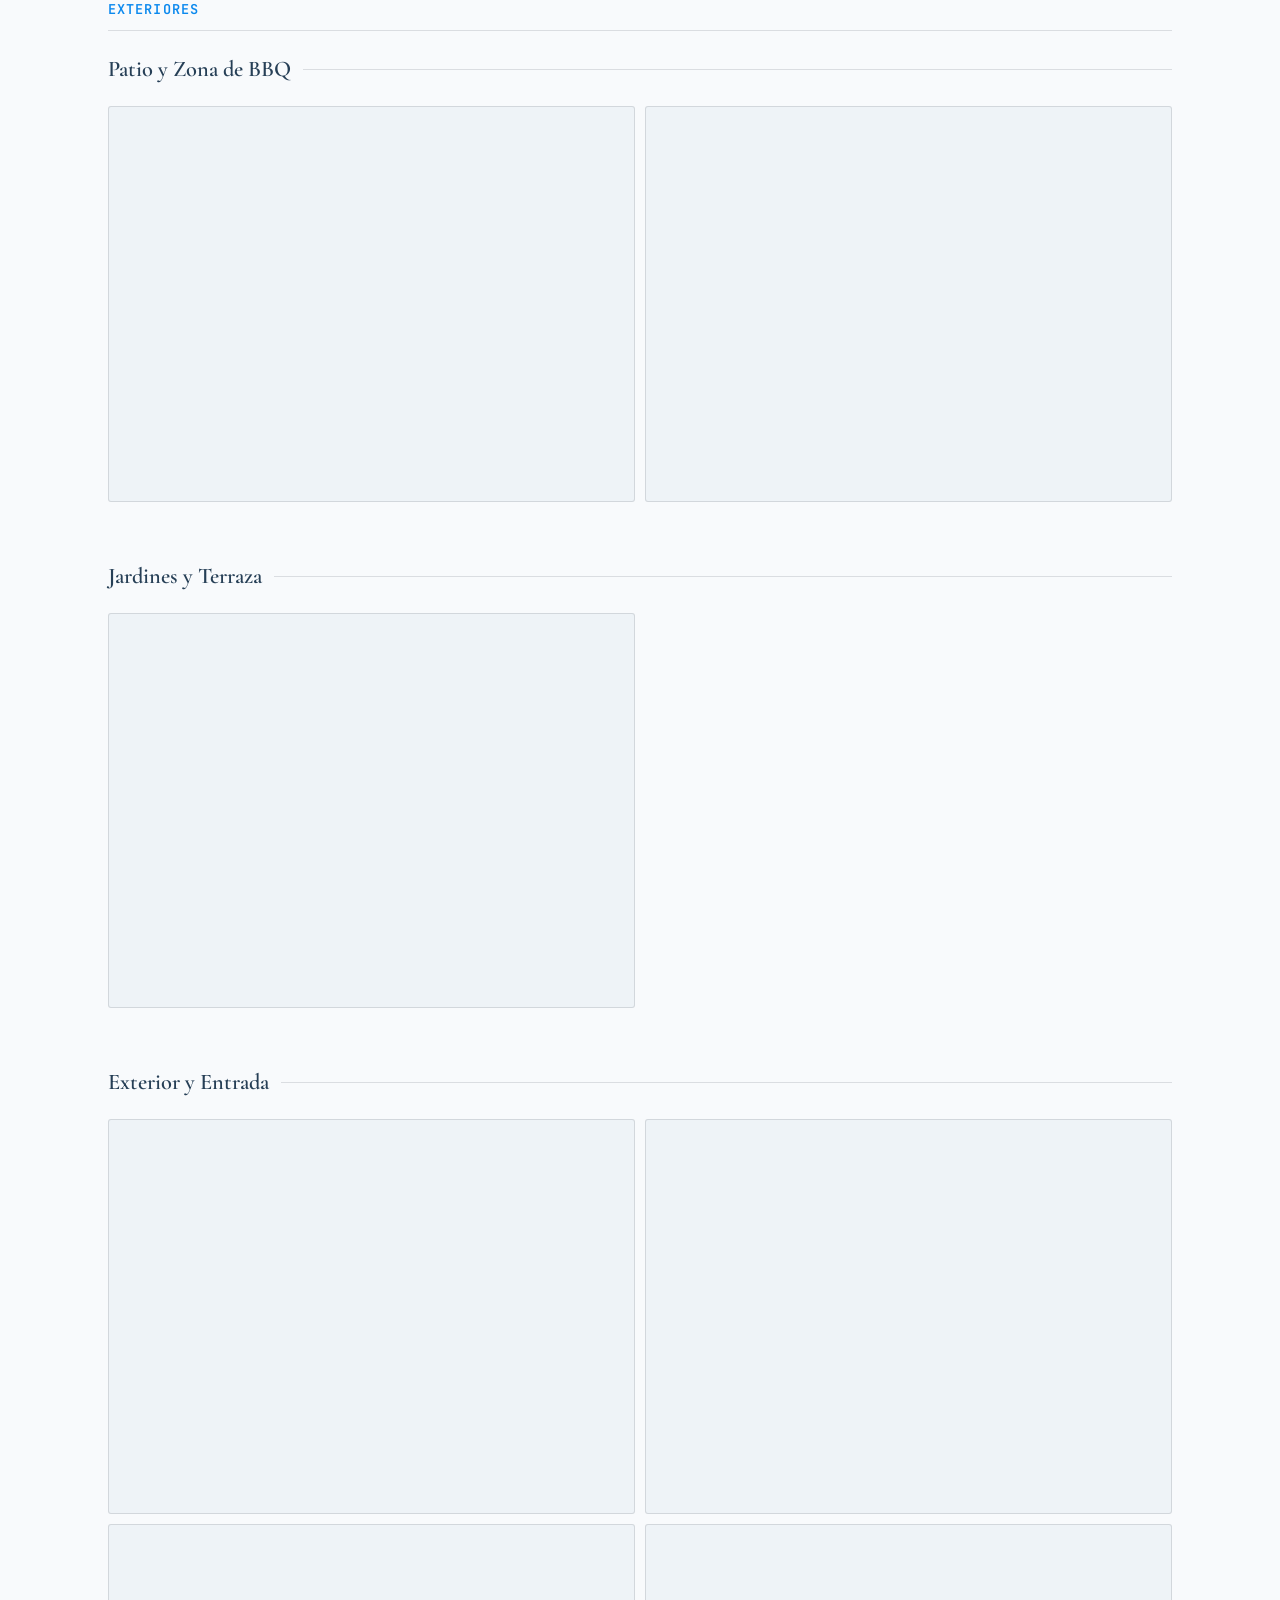
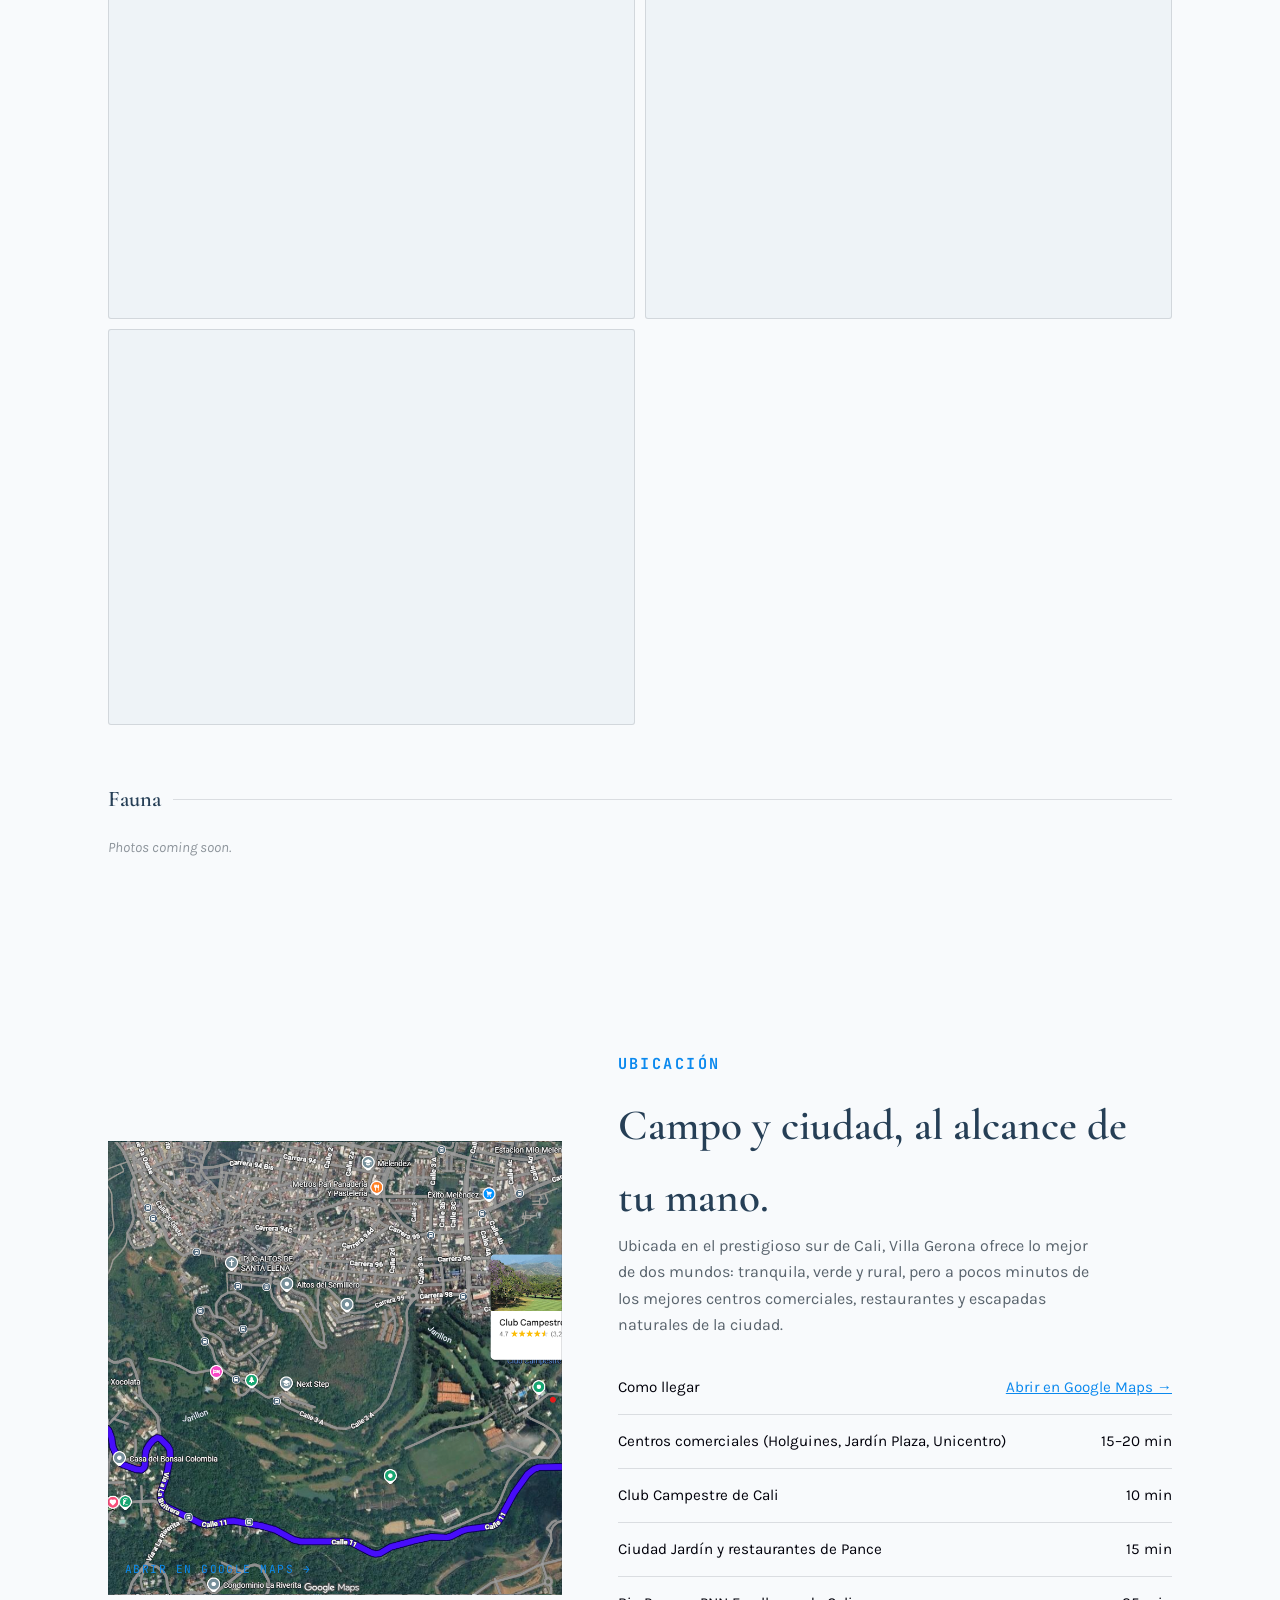
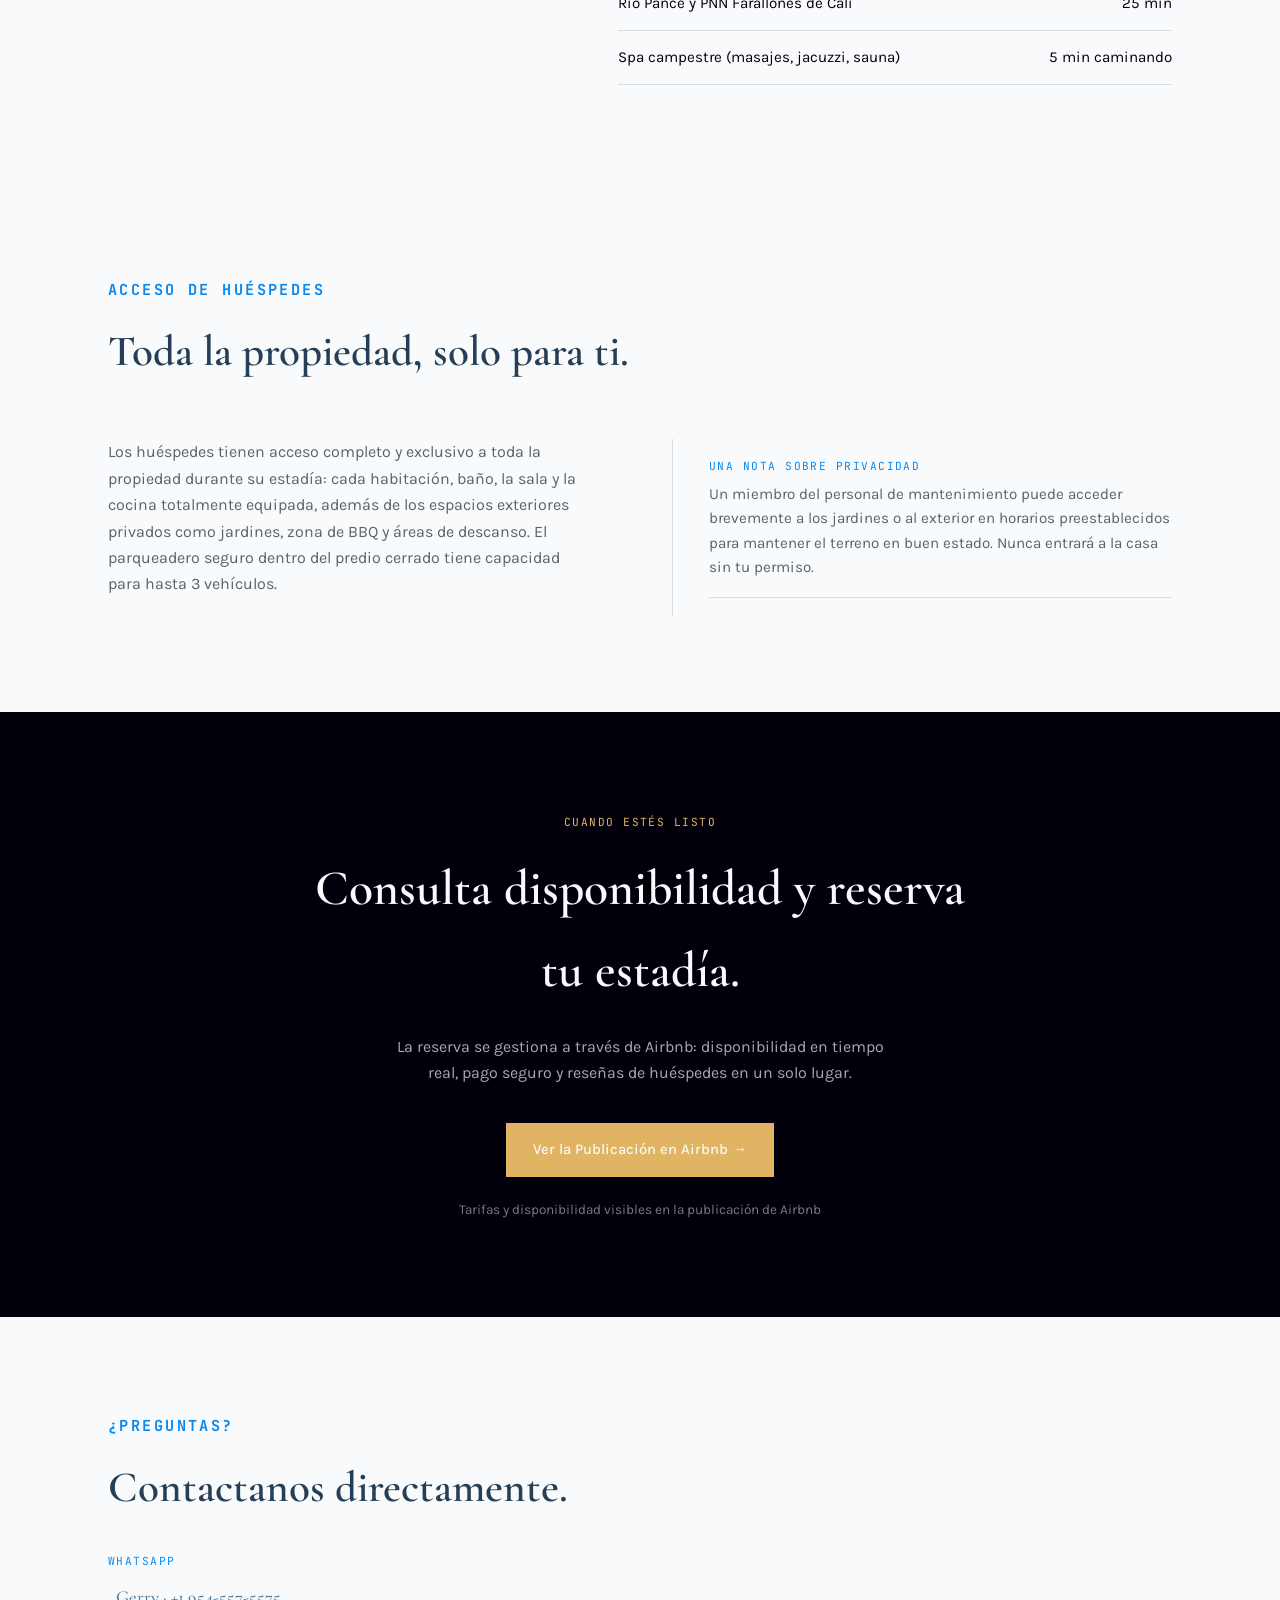
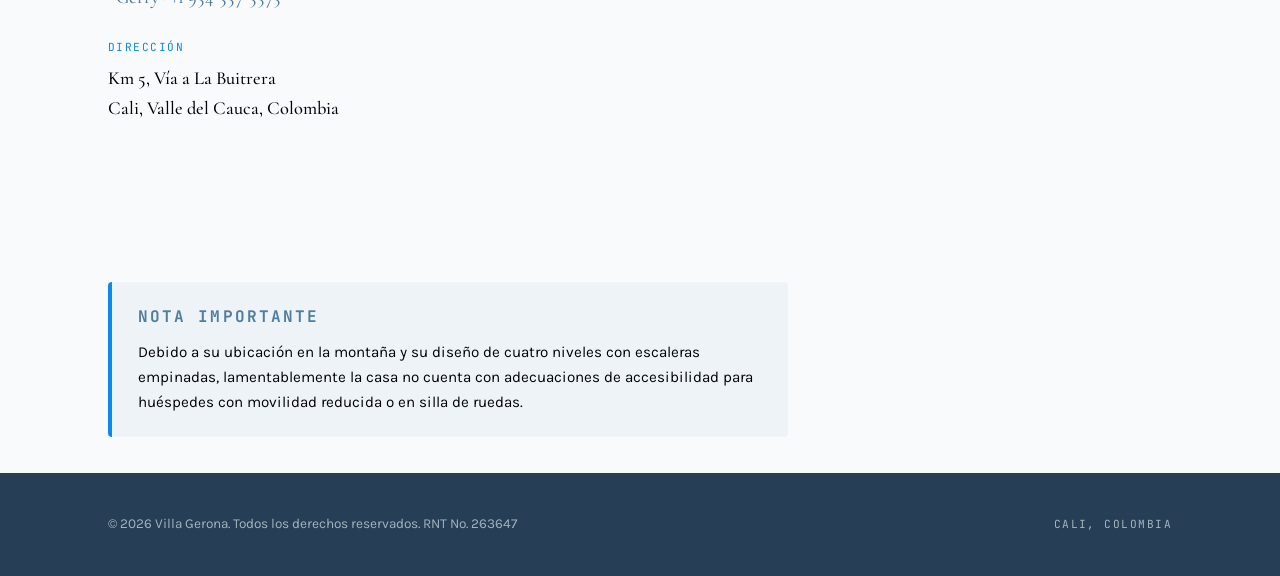
==== commit 02ca7f7b: "Add additional rooms and updated pulldown category color" ====
--- a/index-es.html
+++ b/index-es.html
@@ -35,7 +35,7 @@
   font-weight:600;
   text-transform:uppercase;
   letter-spacing:0.08em;
-  color:var(--gold);
+  color:var(--clay);
   border-bottom:1px solid var(--line);
   padding-bottom:10px;
   margin:56px 0 20px;
@@ -48,7 +48,7 @@
   font-weight:600;
   text-transform:uppercase;
   letter-spacing:0.08em;
-  color:var(--gold);
+  color:var(--clay);
   opacity:0.75;
   padding:10px 20px 2px;
 }
@@ -116,6 +116,7 @@
           <div class="dropdown-level-label">Nivel 1</div>
           <a href="#gallery-living-room">Sala</a>
           <a href="#gallery-bedroom-level-1">Habitación 1</a>
+          <a href="#gallery-bathroom-1">Baño 1</a>
           <div class="dropdown-level-label">Nivel 2</div>
           <a href="#gallery-kitchen">Cocina</a>
           <a href="#gallery-laundry-room">Cuarto de Lavado</a>
@@ -127,10 +128,12 @@
           <div class="dropdown-level-label">Nivel 4</div>
           <a href="#gallery-bedroom-3">Habitación 3</a>
           <a href="#gallery-bedroom-4">Habitación 4</a>
+          <a href="#gallery-bathroom-3">Baño 3</a>
           <div class="dropdown-level-label">Exteriores</div>
           <a href="#gallery-patio-bbq">Patio y Zona de BBQ</a>
           <a href="#gallery-grounds">Jardines y Terraza</a>
           <a href="#gallery-exterior">Exterior y Entrada</a>
+          <a href="#gallery-fauna">Fauna</a>
         </div>
       </div>
       <a href="#location">Ubicación</a>
@@ -227,6 +230,11 @@
       <div class="photo-grid" data-category="bedroom-level-1" data-alt="Habitación 1"></div>
     </div>
 
+    <div class="gallery-category" id="gallery-bathroom-1">
+      <div class="category-title">Baño 1</div>
+      <div class="photo-grid" data-category="bathroom-1" data-alt="Baño 1"></div>
+    </div>
+
     <div class="level-heading">Nivel 2</div>
 
     <div class="gallery-category" id="gallery-kitchen">
@@ -273,6 +281,11 @@
       <div class="photo-grid" data-category="bedroom-4" data-alt="Habitación 4"></div>
     </div>
 
+    <div class="gallery-category" id="gallery-bathroom-3">
+      <div class="category-title">Baño 3</div>
+      <div class="photo-grid" data-category="bathroom-3" data-alt="Baño 3"></div>
+    </div>
+
     <div class="level-heading">Exteriores</div>
 
     <div class="gallery-category" id="gallery-patio-bbq">
@@ -288,6 +301,11 @@
     <div class="gallery-category" id="gallery-exterior">
       <div class="category-title">Exterior y Entrada</div>
       <div class="photo-grid" data-category="exterior" data-alt="Exterior de la casa"></div>
+    </div>
+
+    <div class="gallery-category" id="gallery-fauna">
+      <div class="category-title">Fauna</div>
+      <div class="photo-grid" data-category="fauna" data-alt="Fauna local"></div>
     </div>
 
   </div>
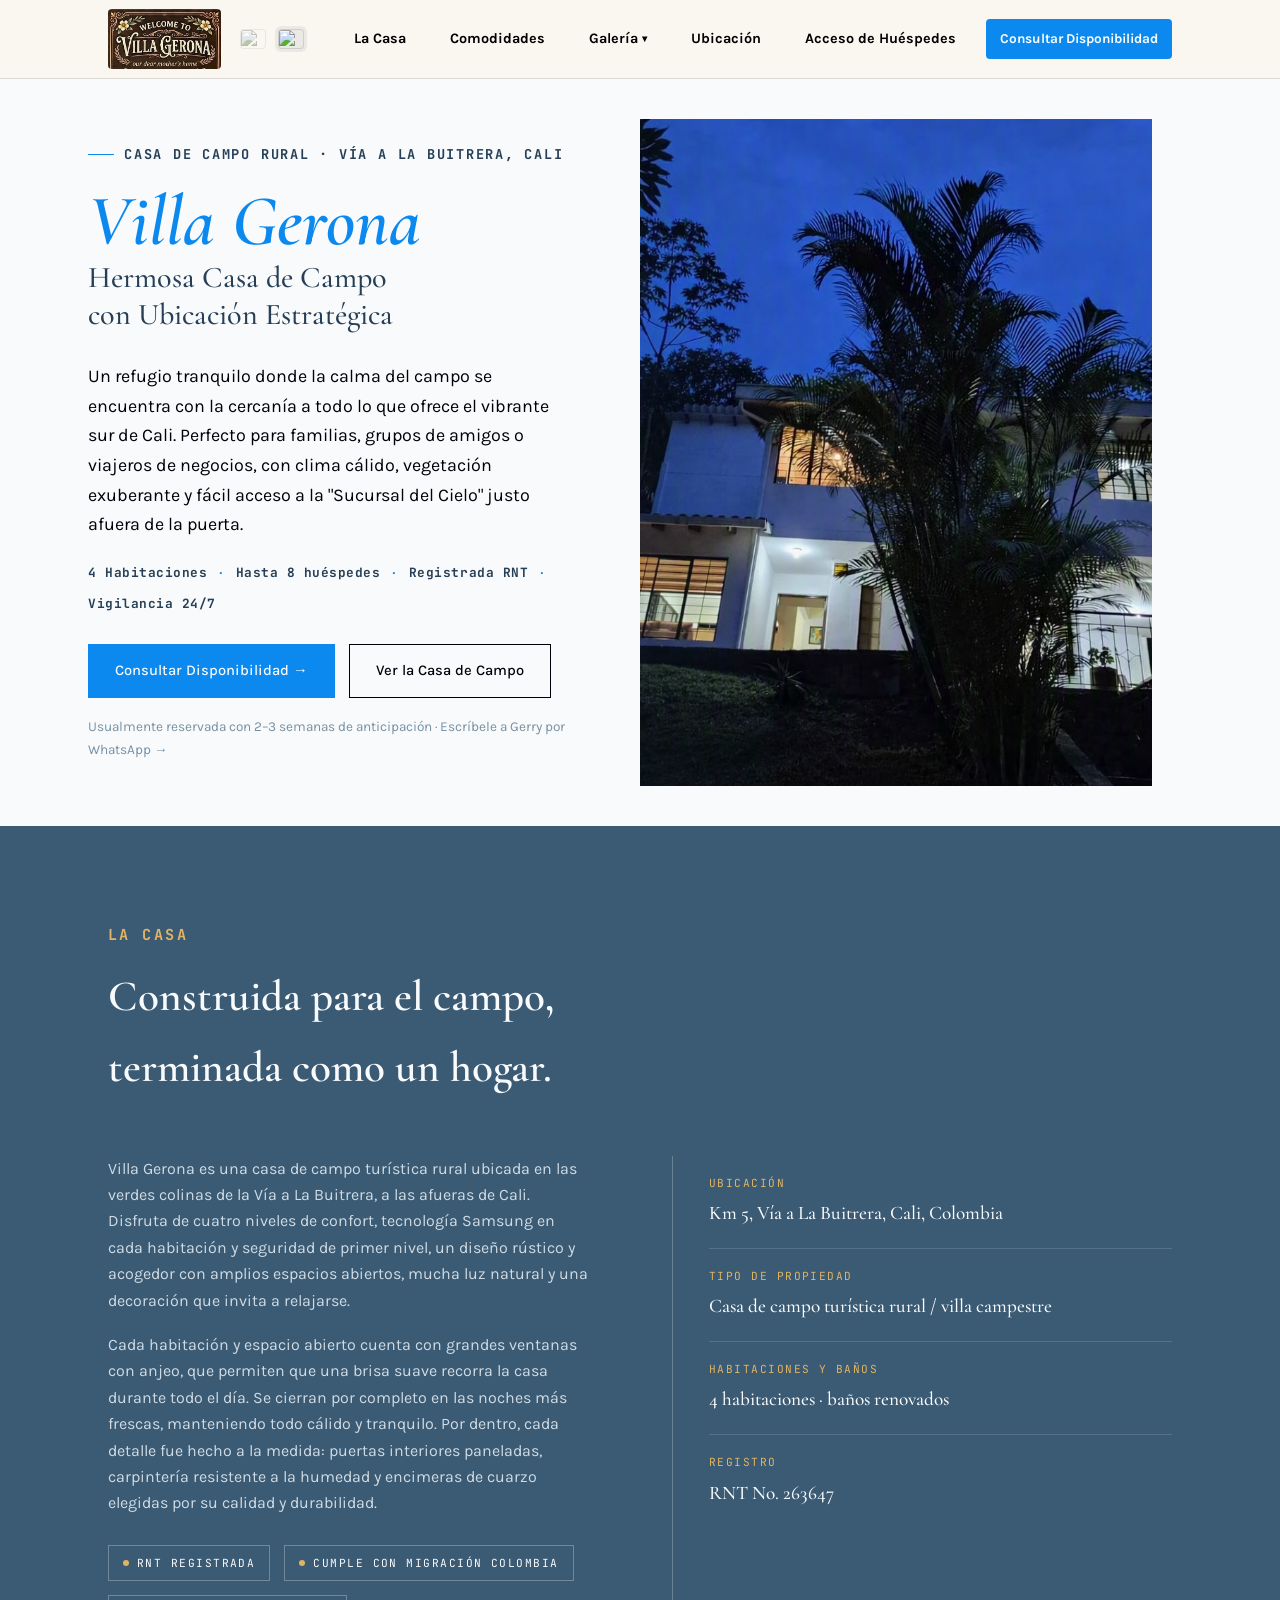
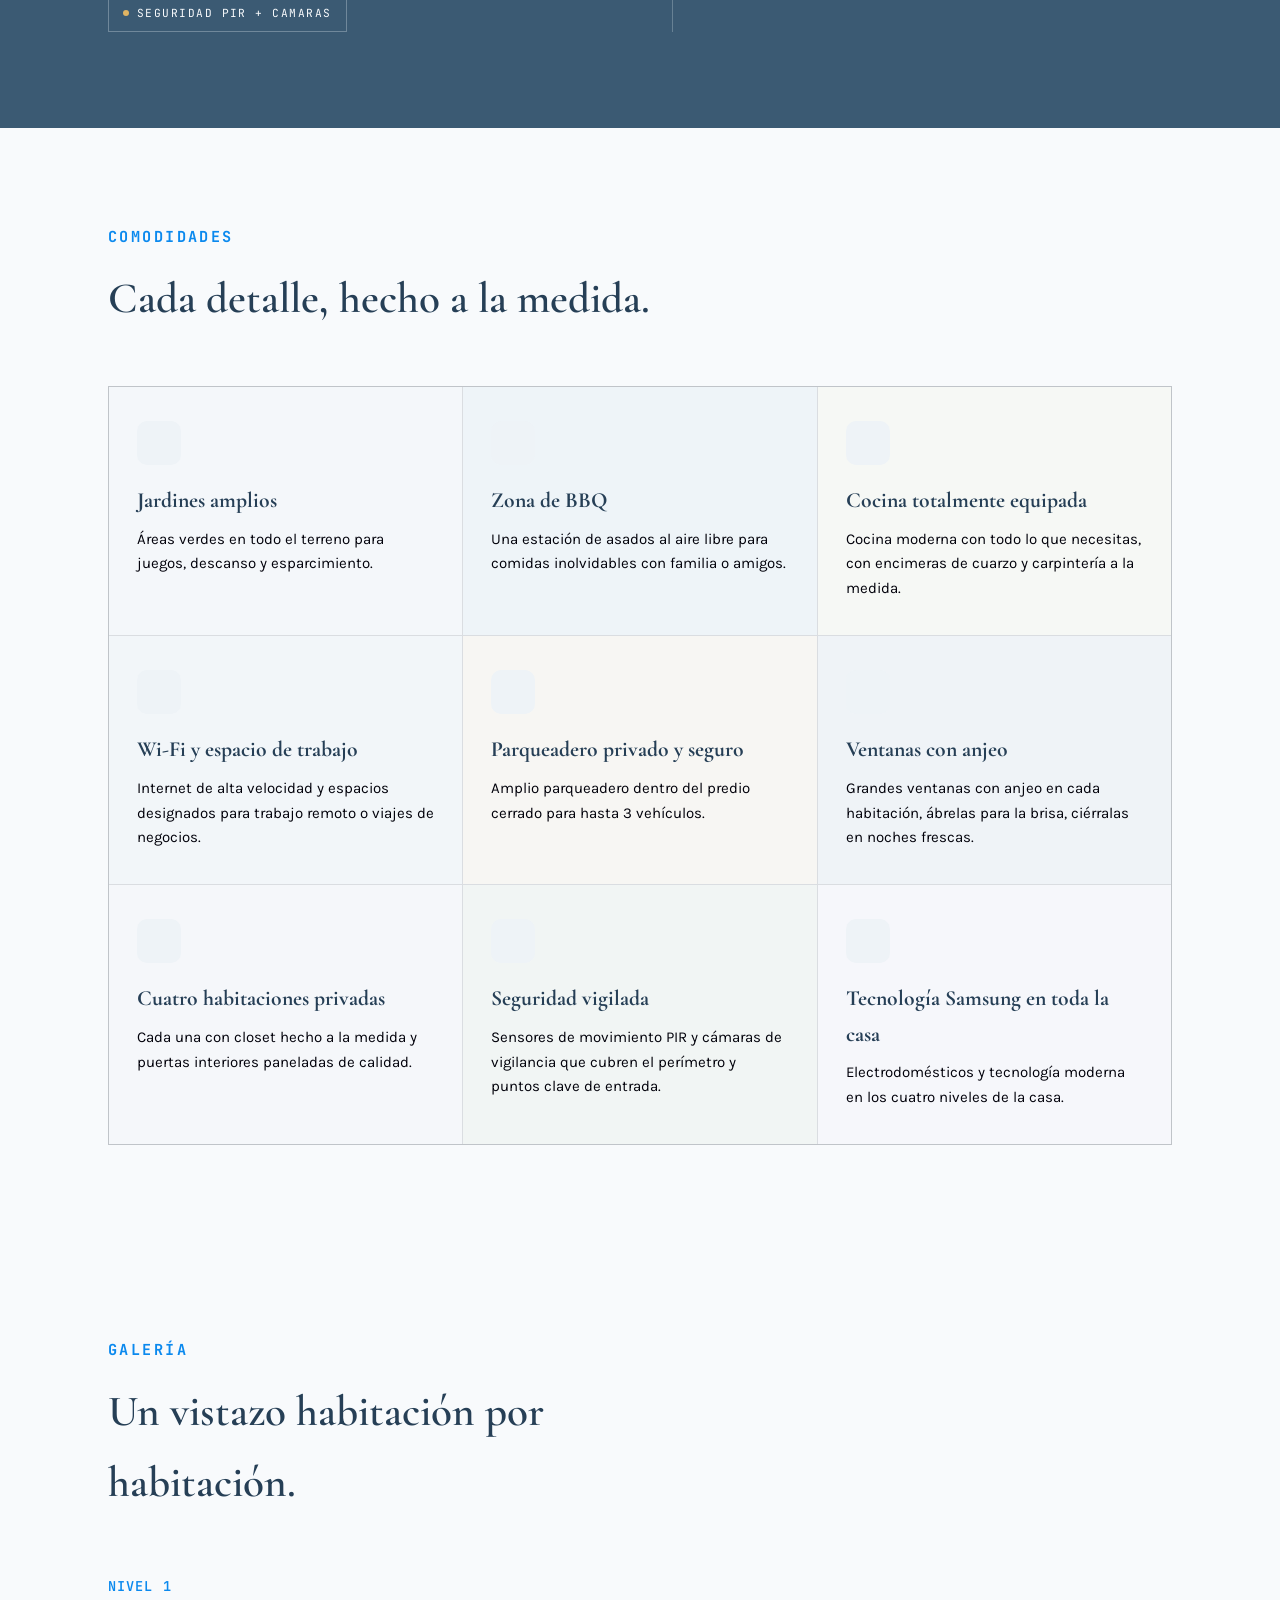
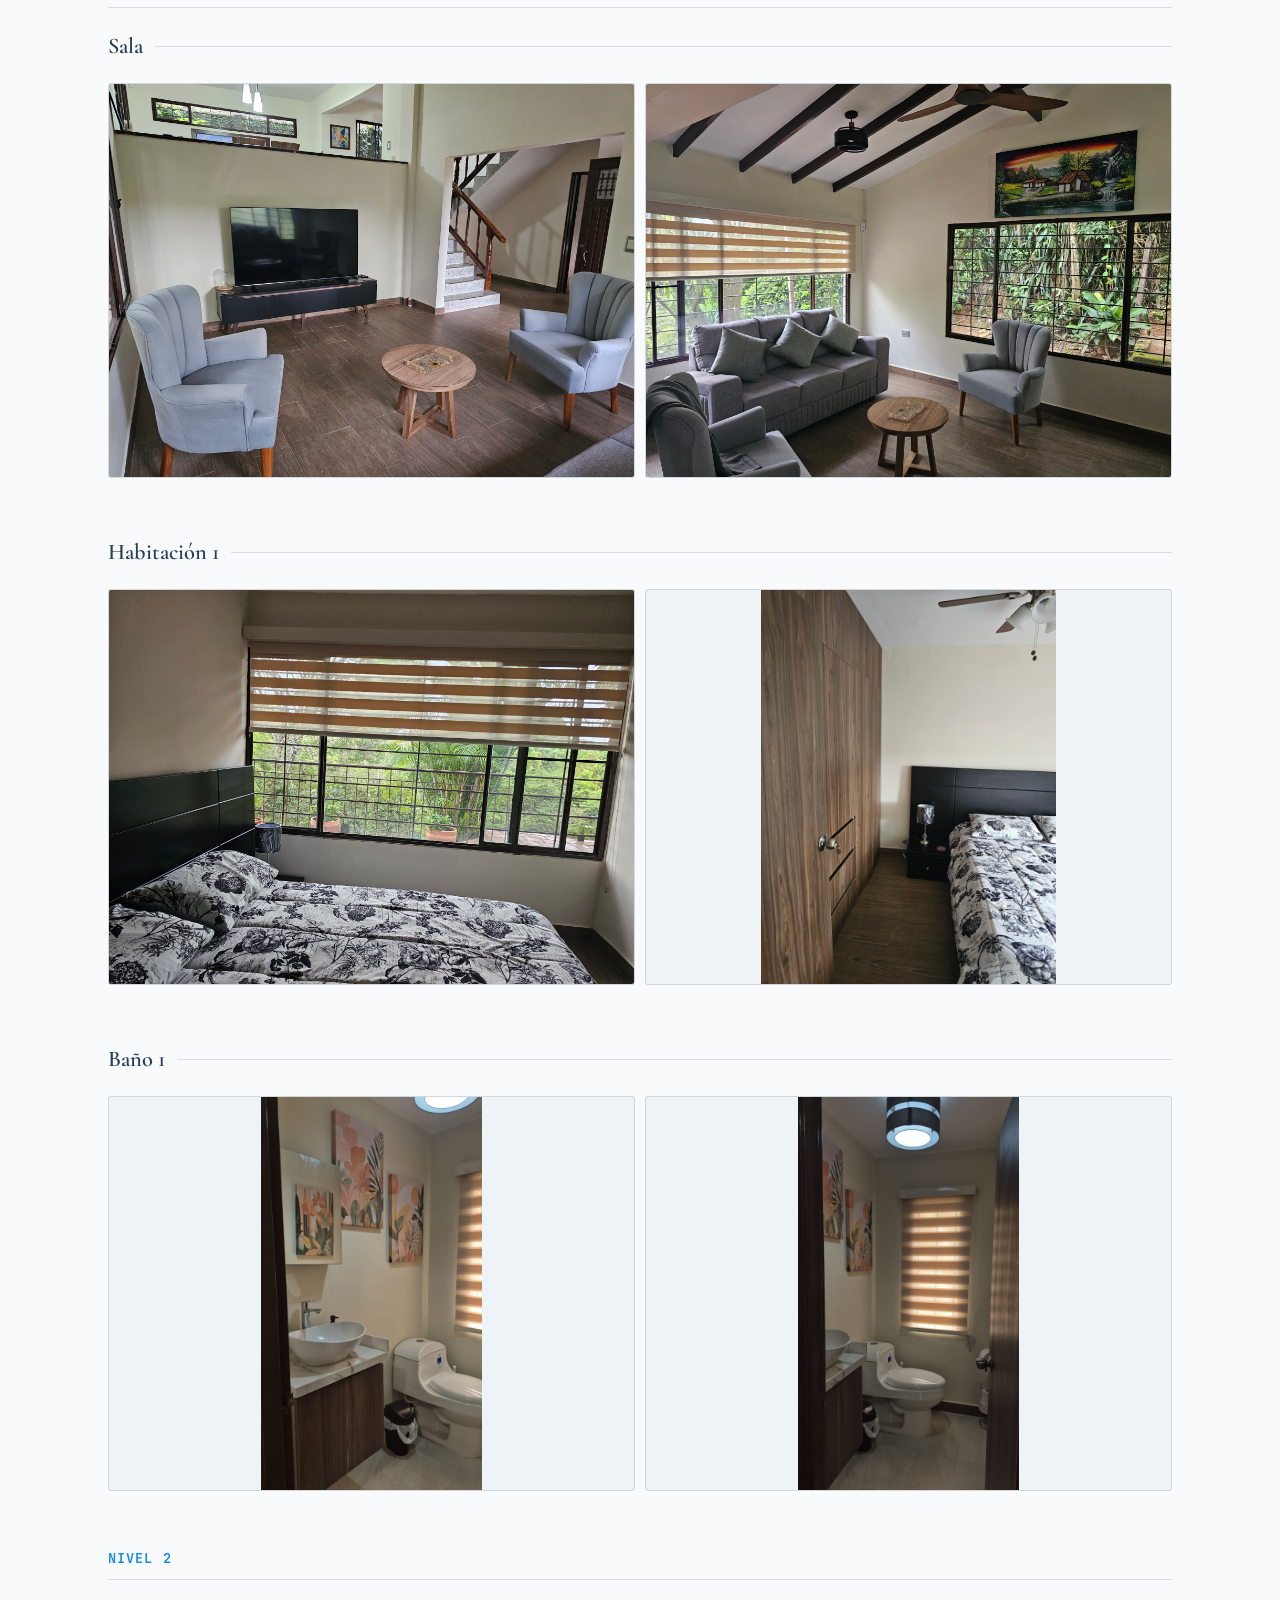
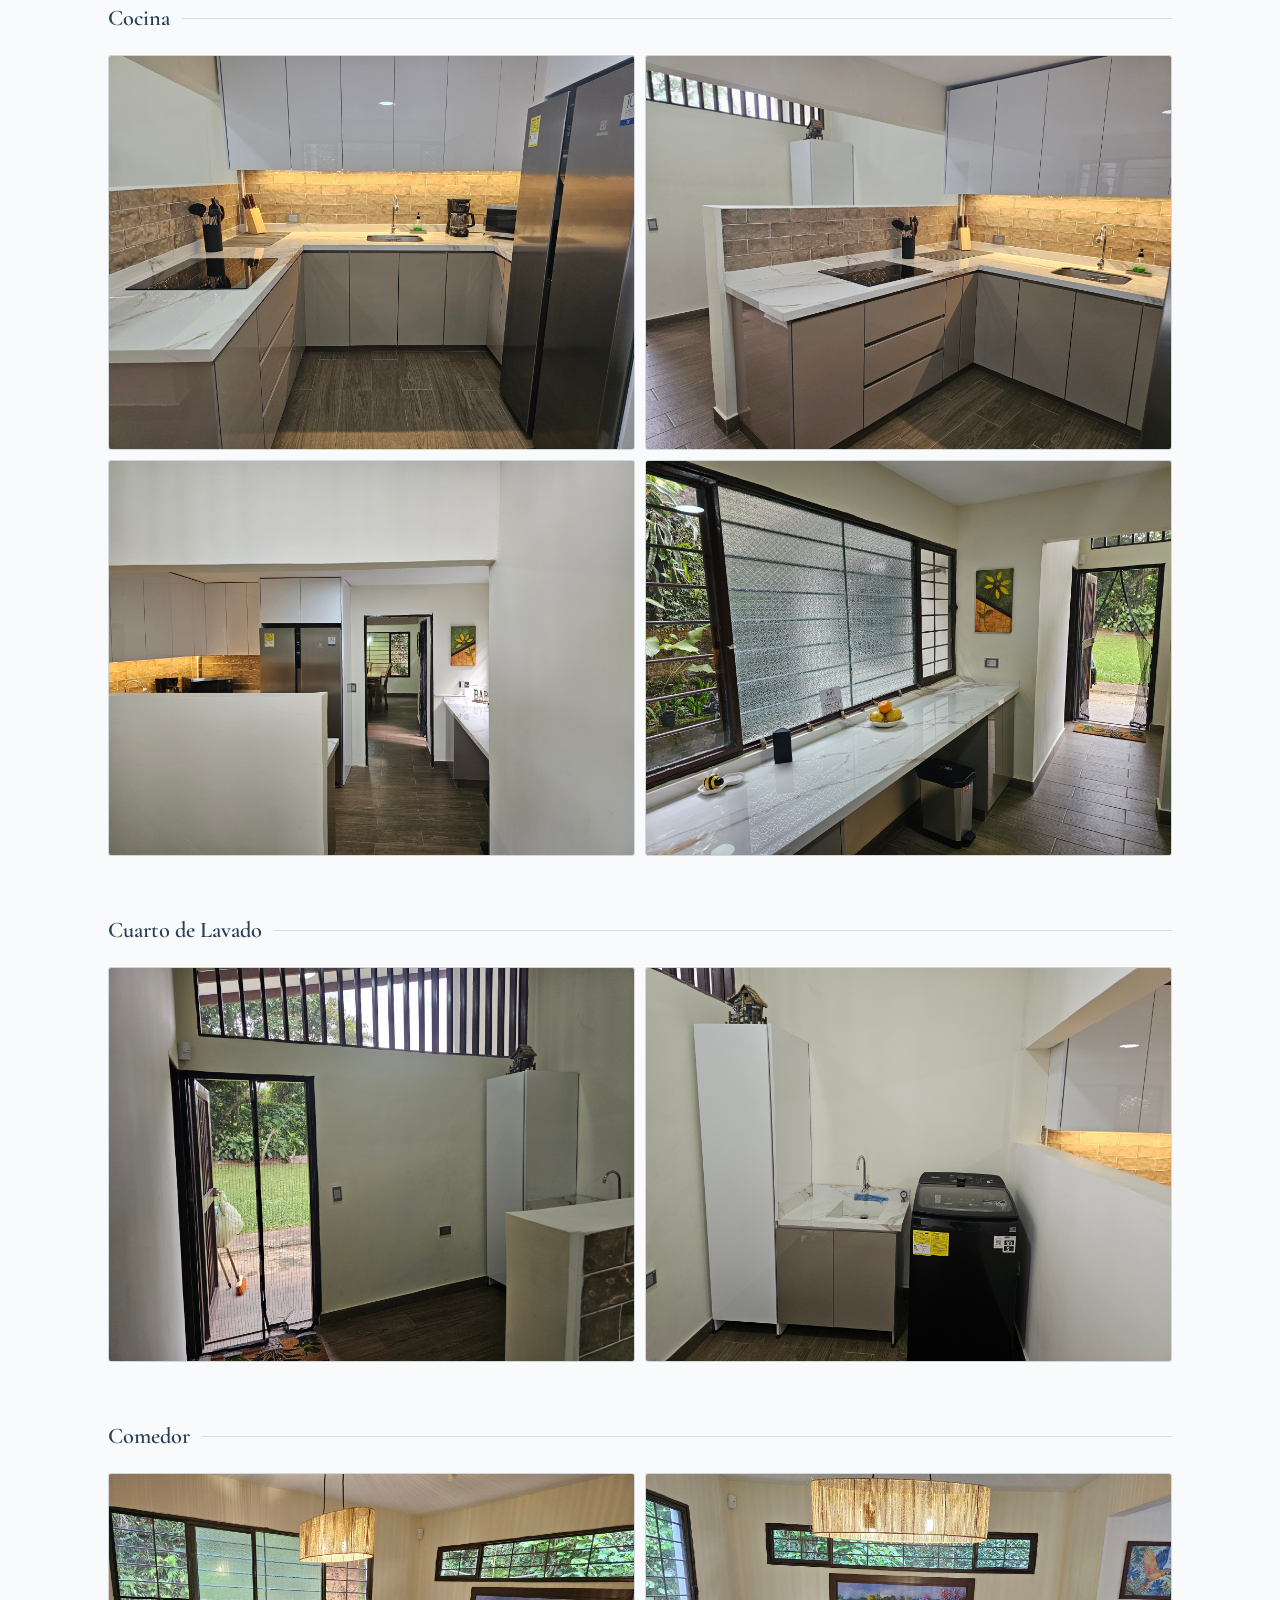
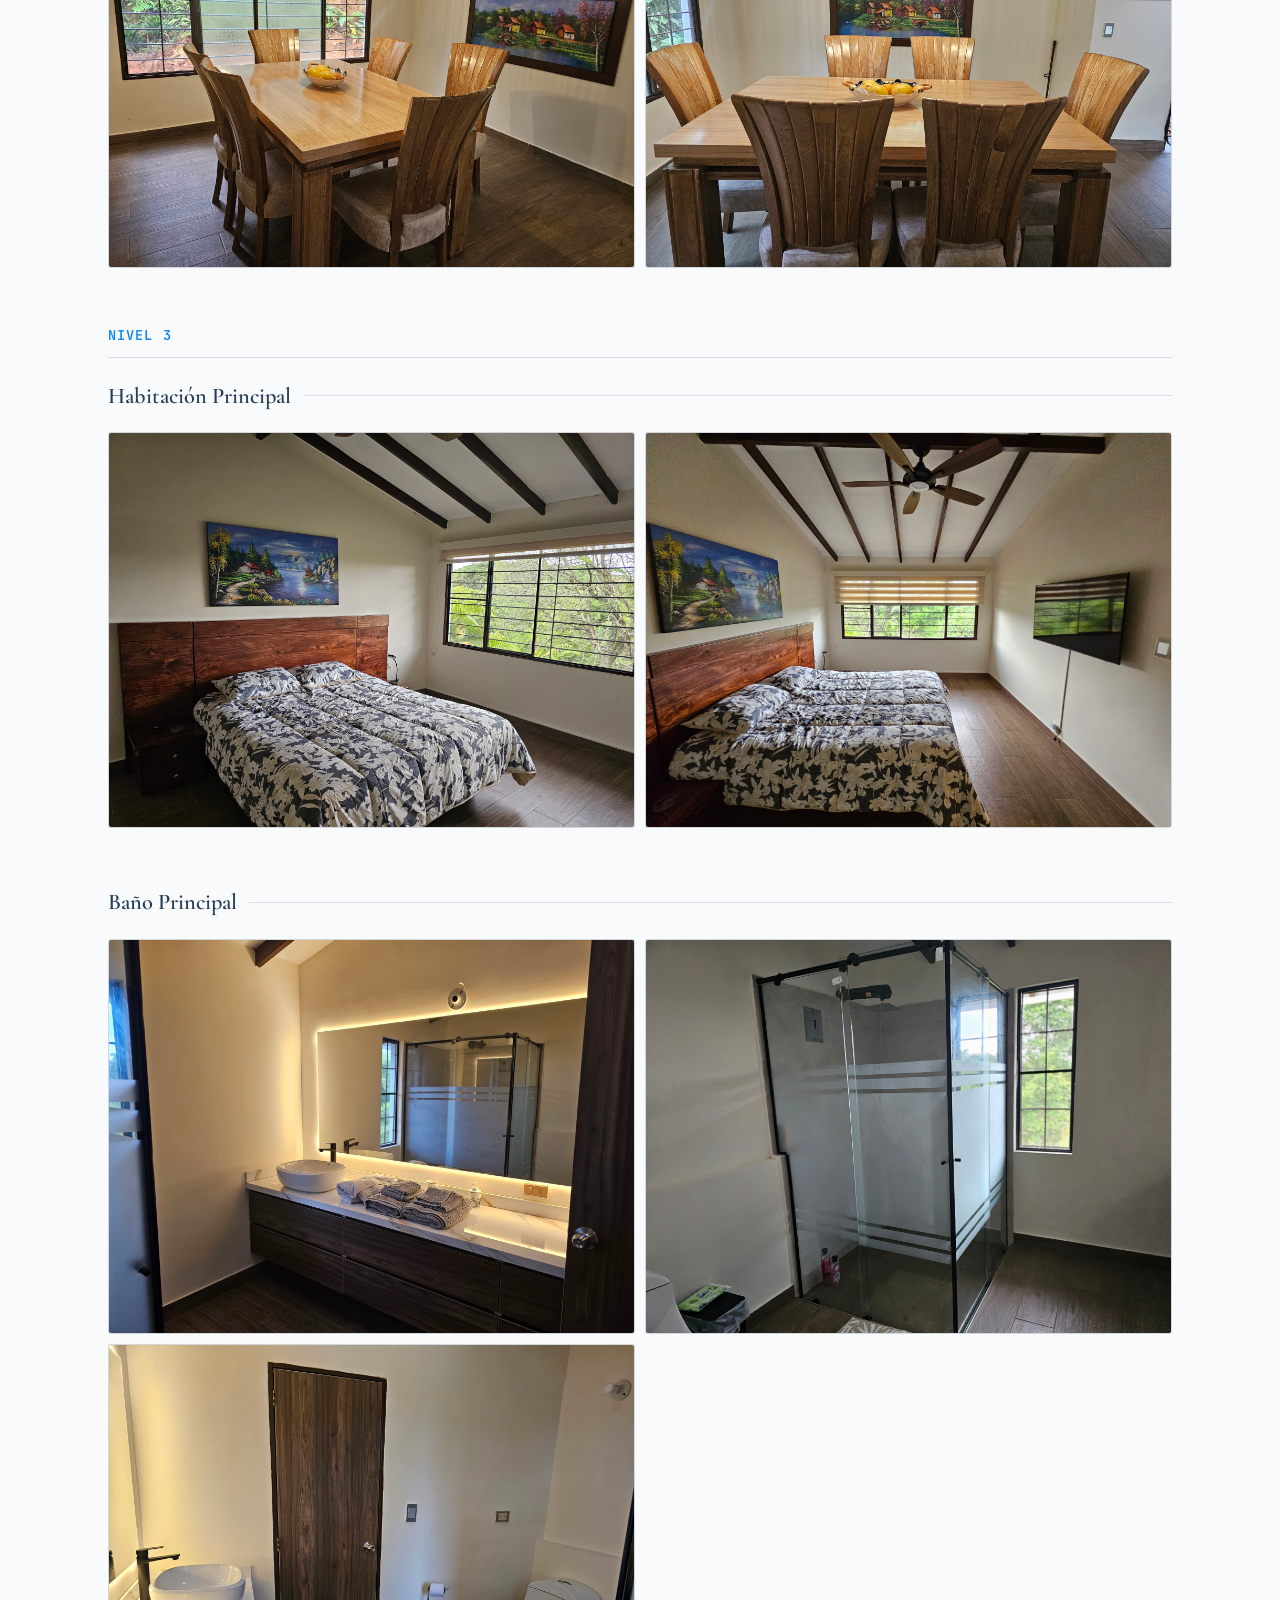
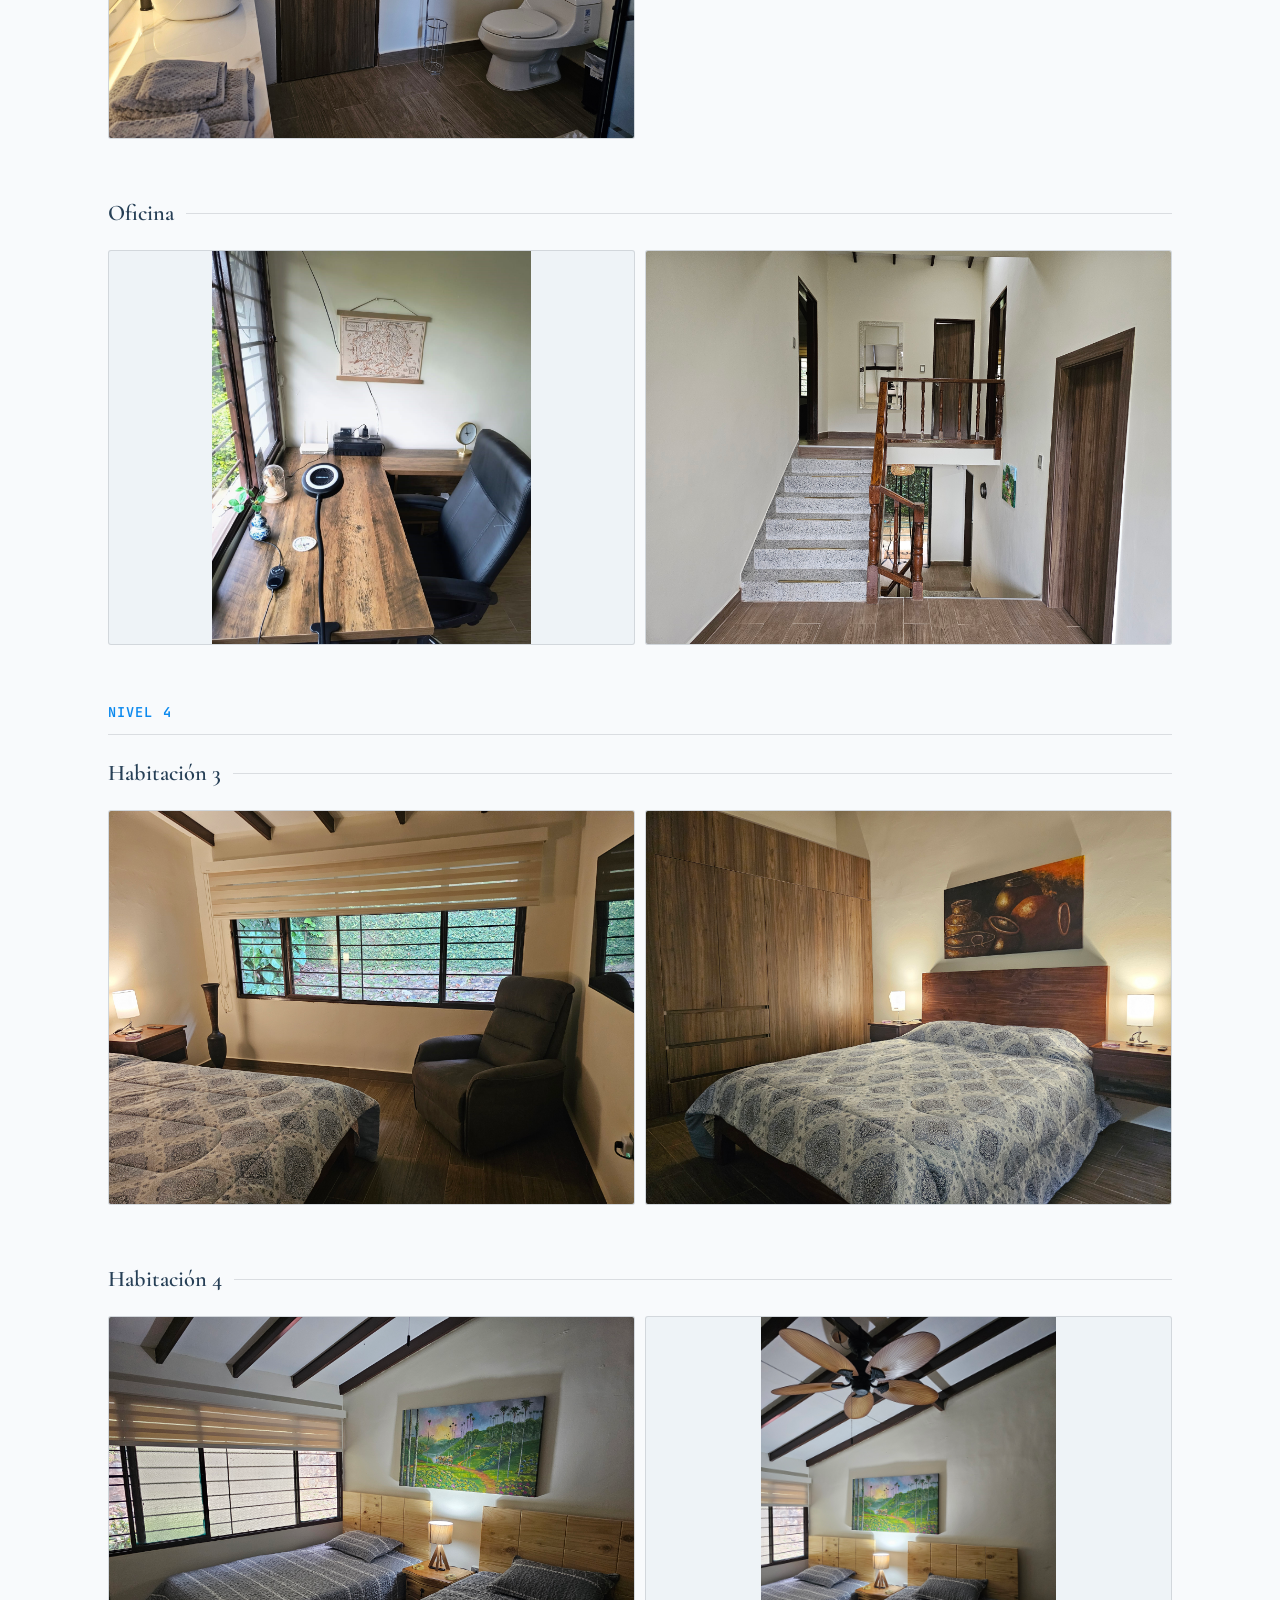
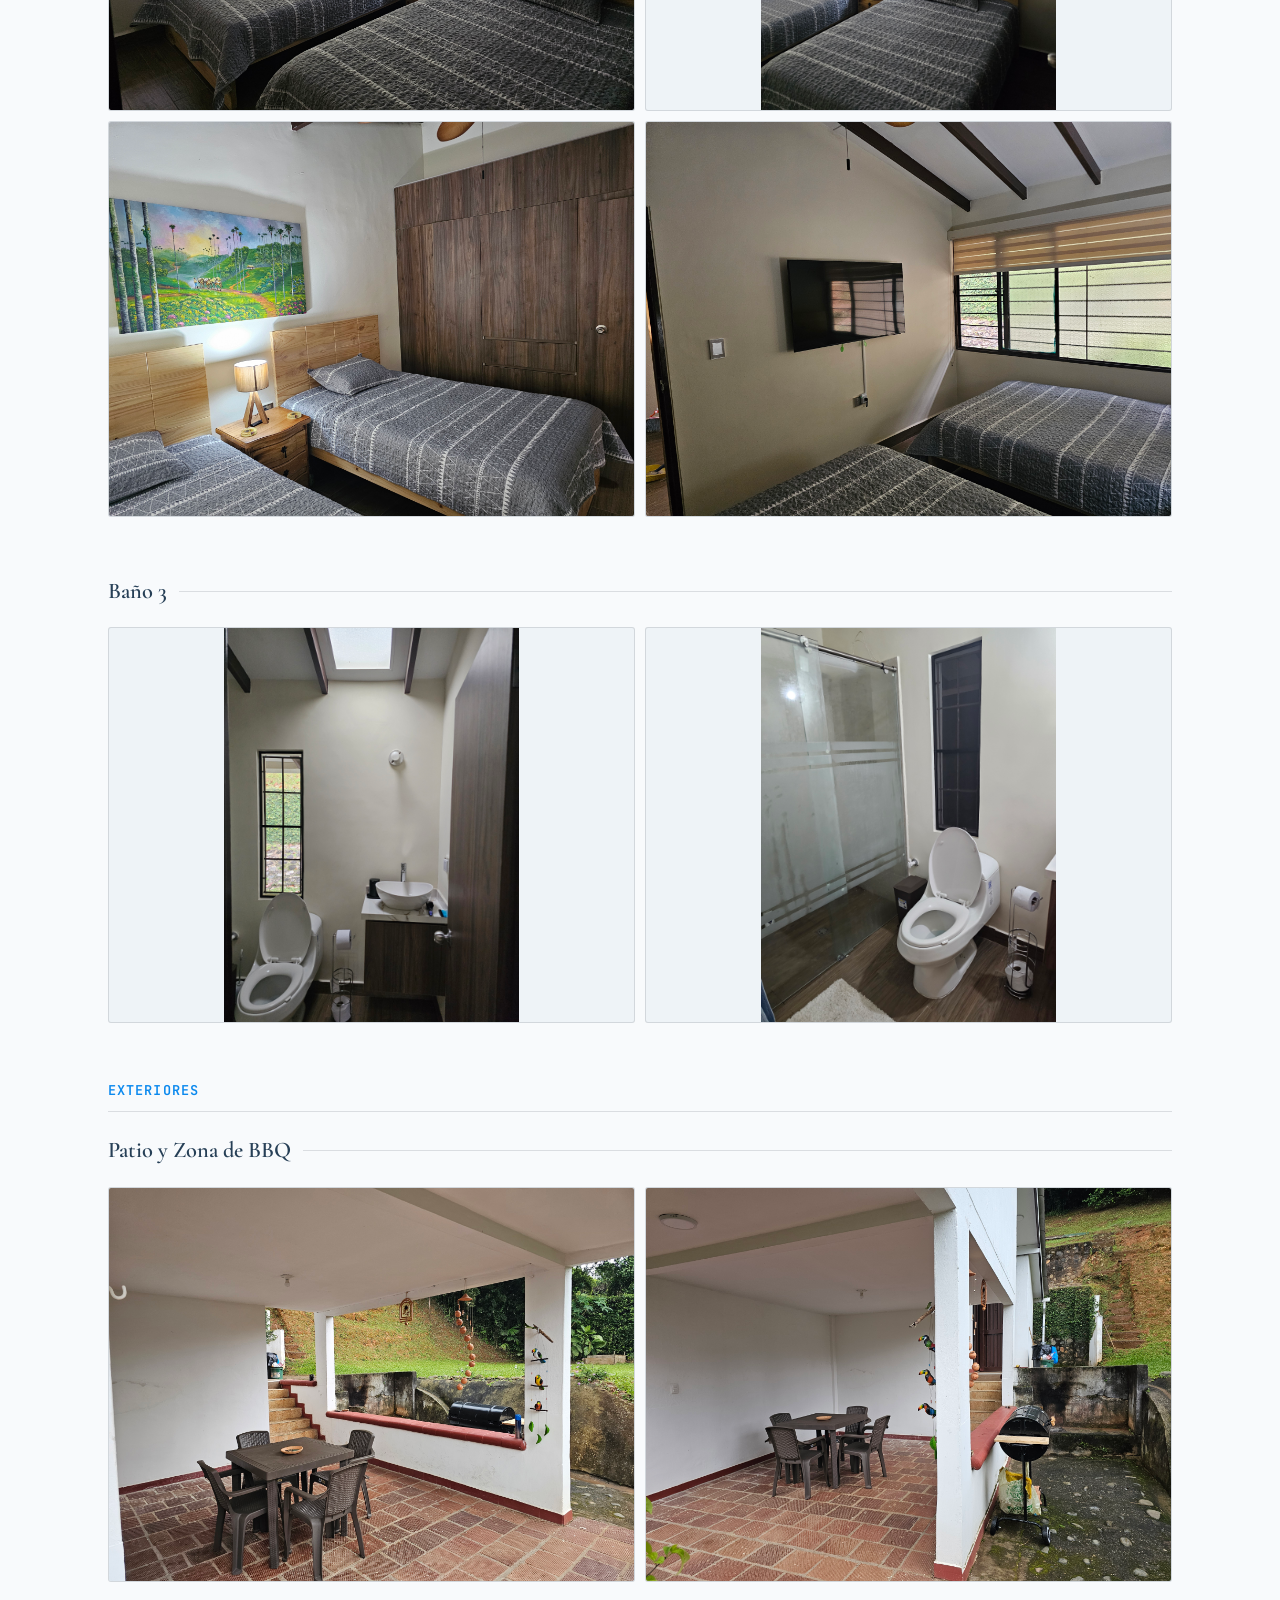
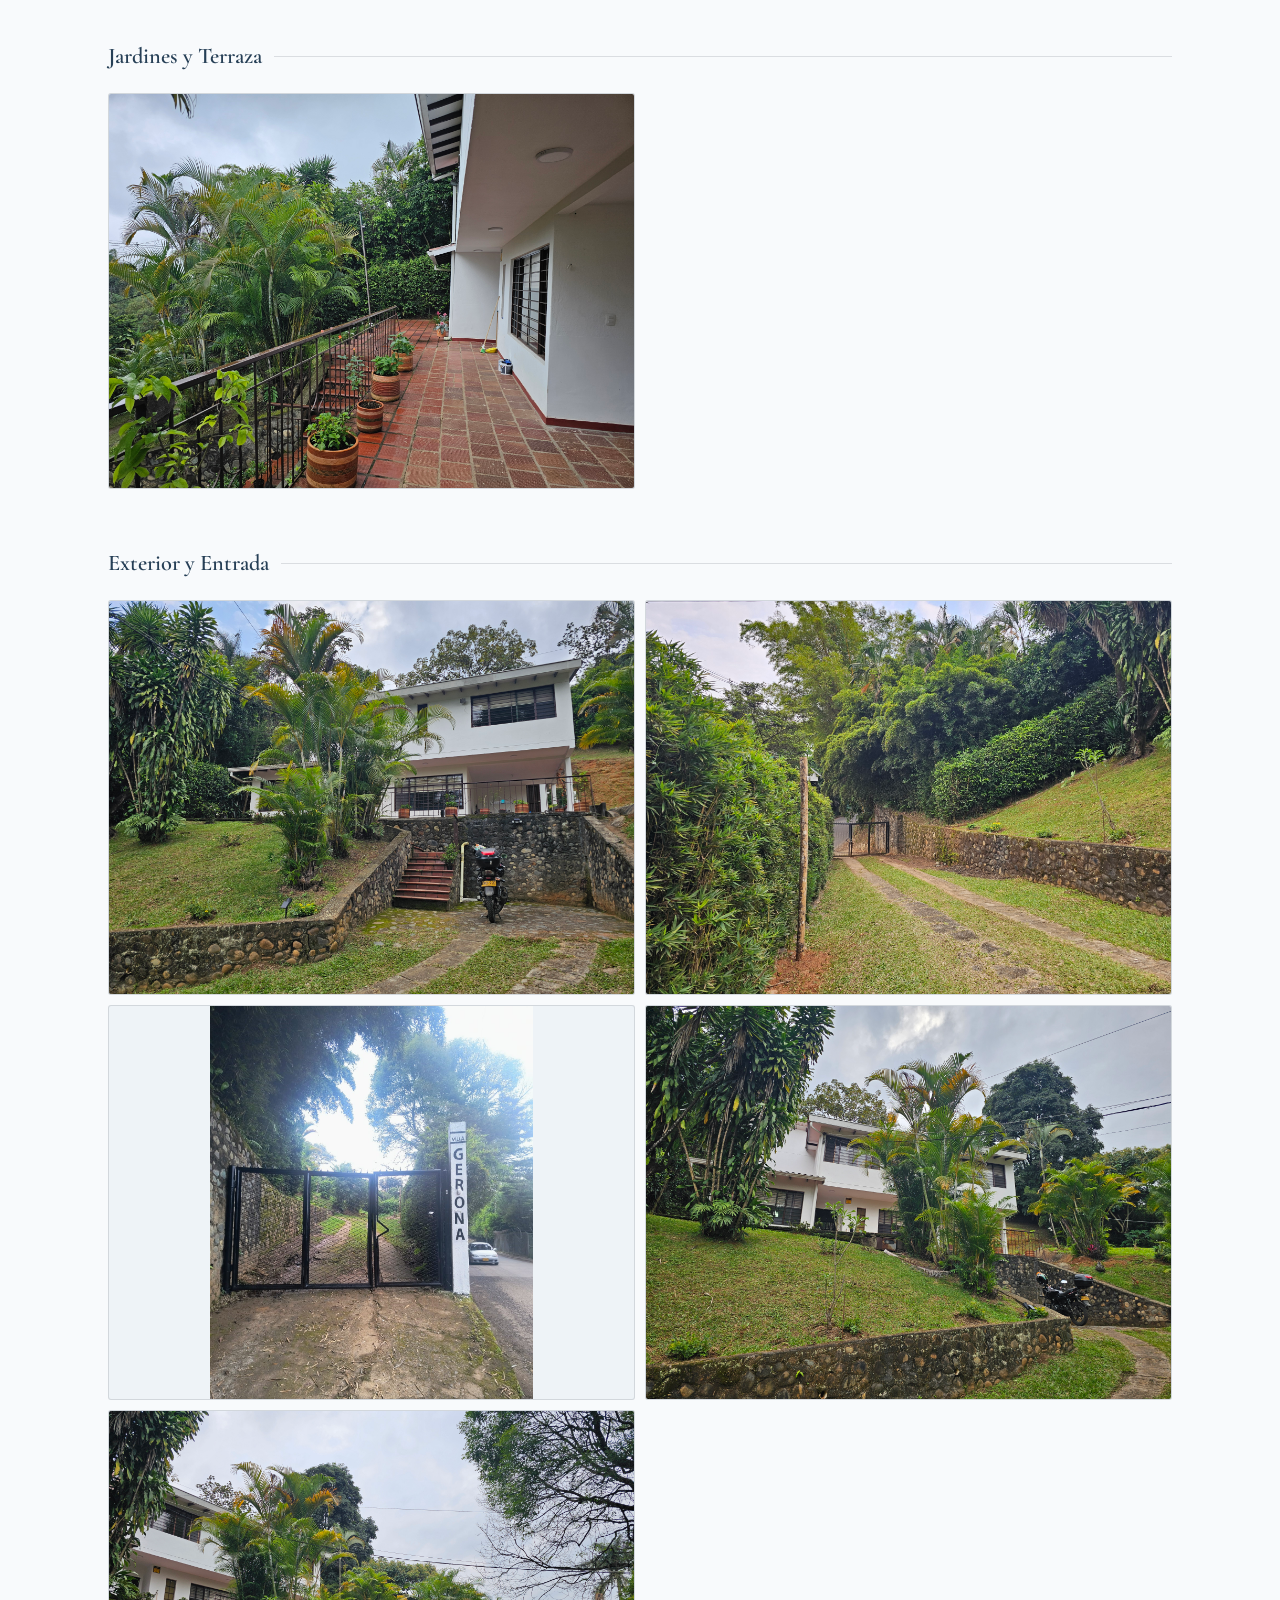
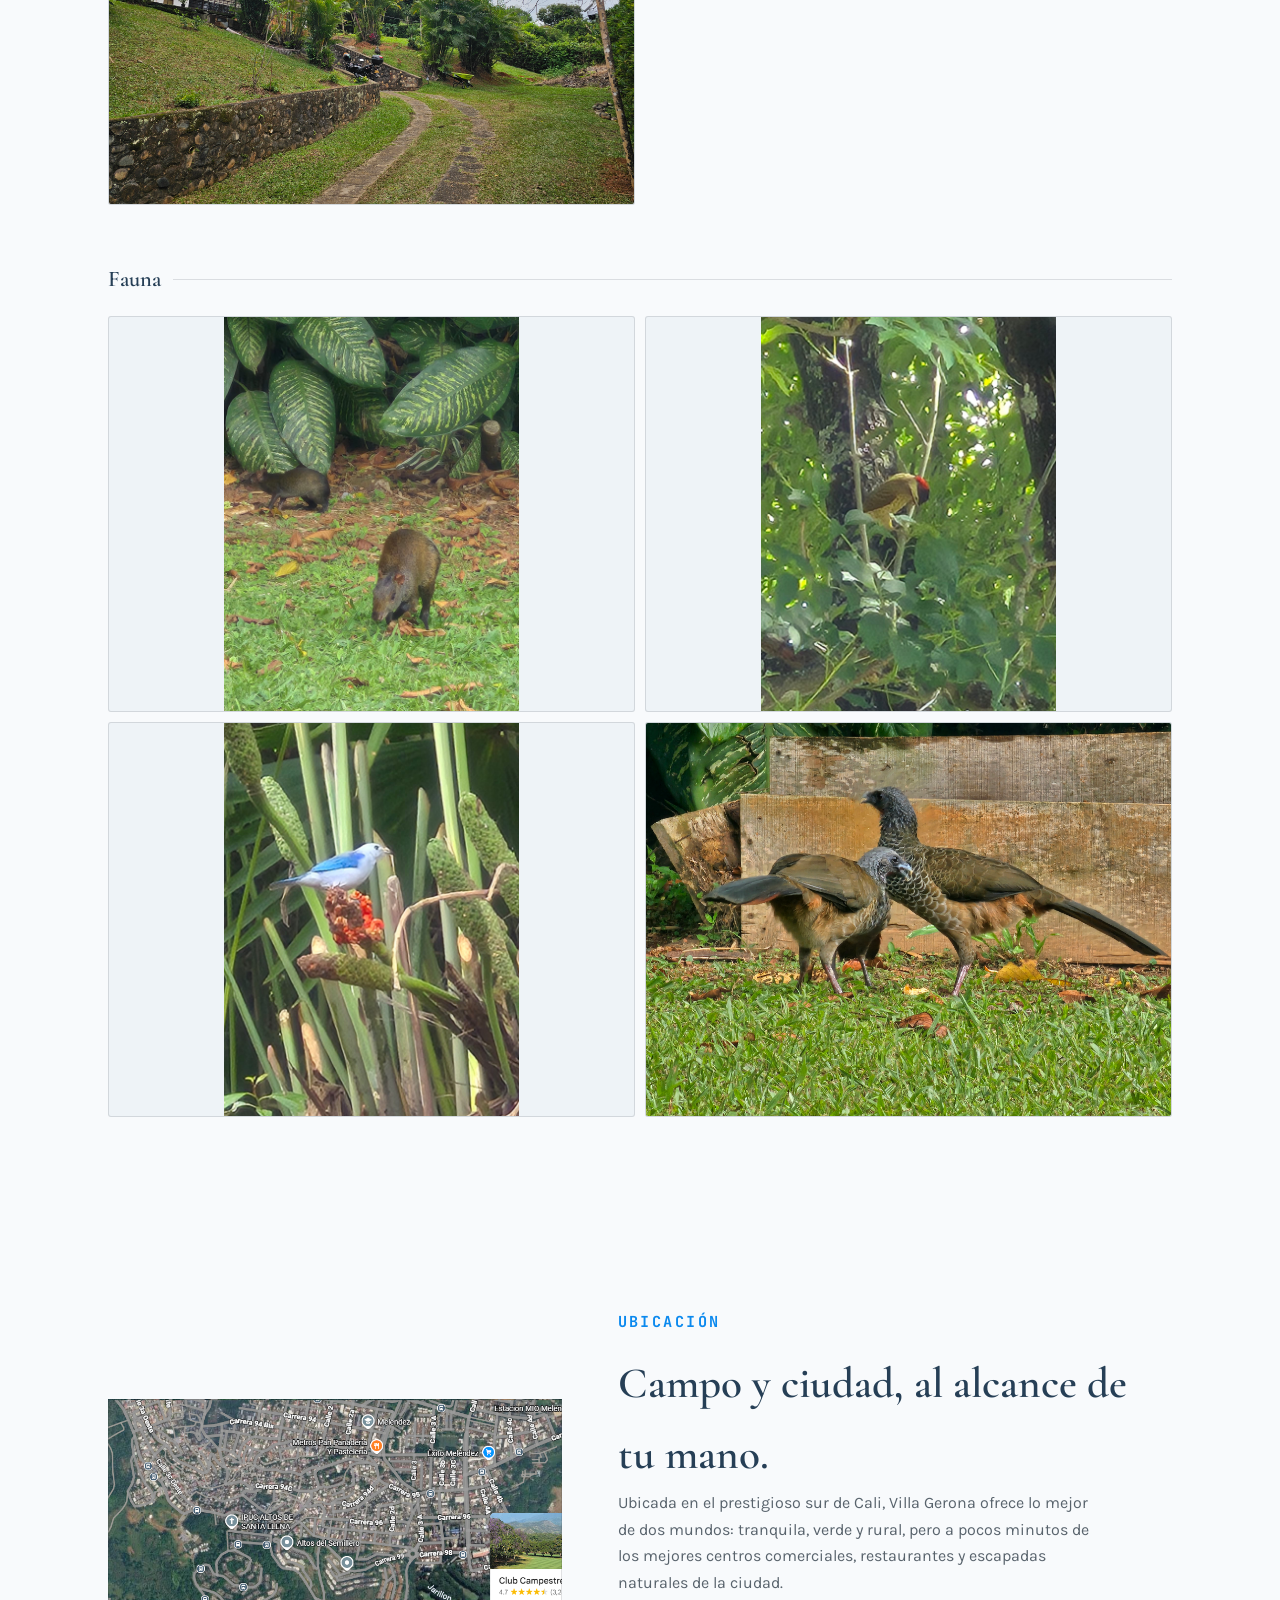
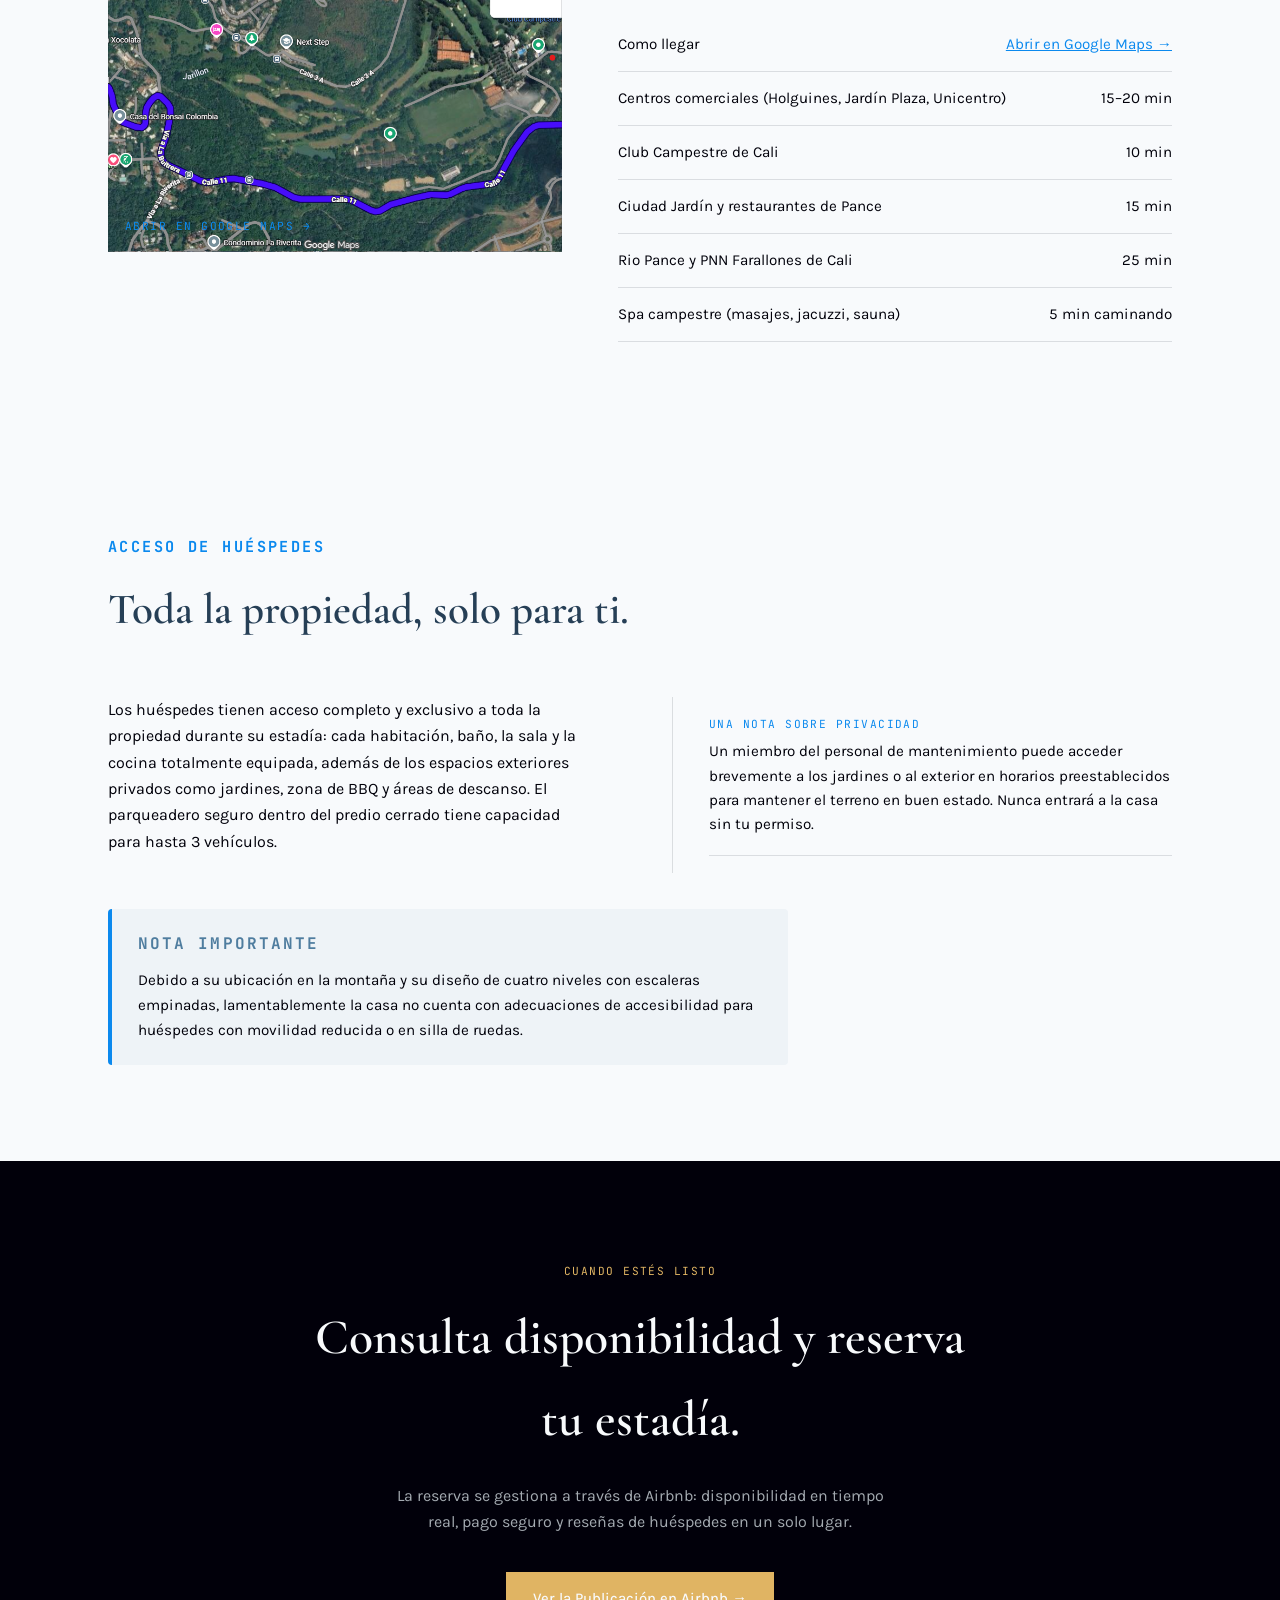
==== commit 2babf2a3: "Move some sections around" ====
--- a/index-es.html
+++ b/index-es.html
@@ -344,11 +344,15 @@
     </div>
     <div class="story-grid">
       <div>
-        <p style="color:rgba(35,48,60,0.75); max-width:480px;">Los huéspedes tienen acceso completo y exclusivo a toda la propiedad durante su estadía: cada habitación, baño, la sala y la cocina totalmente equipada, además de los espacios exteriores privados como jardines, zona de BBQ y áreas de descanso. El parqueadero seguro dentro del predio cerrado tiene capacidad para hasta 3 vehículos.</p>
+        <p style="color:var(--ink); max-width:480px;">Los huéspedes tienen acceso completo y exclusivo a toda la propiedad durante su estadía: cada habitación, baño, la sala y la cocina totalmente equipada, además de los espacios exteriores privados como jardines, zona de BBQ y áreas de descanso. El parqueadero seguro dentro del predio cerrado tiene capacidad para hasta 3 vehículos.</p>
       </div>
       <div class="story-facts" style="border-left:1px solid var(--line); padding-left:36px;">
-        <div class="fact" style="border-bottom:1px solid var(--line);"><span class="mono" style="color:var(--clay);">Una nota sobre privacidad</span><div class="val" style="font-size:0.95rem; font-family:'Karla',sans-serif; font-weight:400; color:rgba(35,48,60,0.75); line-height:1.6;">Un miembro del personal de mantenimiento puede acceder brevemente a los jardines o al exterior en horarios preestablecidos para mantener el terreno en buen estado. Nunca entrará a la casa sin tu permiso.</div></div>
-      </div>
+        <div class="fact" style="border-bottom:1px solid var(--line);"><span class="mono" style="color:var(--clay);">Una nota sobre privacidad</span><div class="val" style="font-size:0.95rem; font-family:'Karla',sans-serif; font-weight:400; color:var(--ink); line-height:1.6;">Un miembro del personal de mantenimiento puede acceder brevemente a los jardines o al exterior en horarios preestablecidos para mantener el terreno en buen estado. Nunca entrará a la casa sin tu permiso.</div></div>
+      </div>
+    </div>
+    <div style="background:var(--stone); border-left:4px solid var(--clay); border-radius:4px; padding:22px 26px; max-width:680px; margin-top:36px;">
+      <p class="mono" style="color:var(--clay-dark); font-size:1rem; font-weight:700; margin-bottom:10px;">Nota Importante</p>
+      <p style="color:var(--ink); font-size:0.95rem;">Debido a su ubicación en la montaña y su diseño de cuatro niveles con escaleras empinadas, lamentablemente la casa no cuenta con adecuaciones de accesibilidad para huéspedes con movilidad reducida o en silla de ruedas.</p>
     </div>
   </div>
 </section>
@@ -376,13 +380,6 @@
   </div>
 </section>
 
-<div class="wrap" style="padding:36px 28px;">
-  <div style="background:var(--stone); border-left:4px solid var(--clay); border-radius:4px; padding:22px 26px; max-width:680px;">
-    <p class="mono" style="color:var(--clay-dark); font-size:1rem; font-weight:700; margin-bottom:10px;">Nota Importante</p>
-    <p style="color:var(--ink); font-size:0.95rem;">Debido a su ubicación en la montaña y su diseño de cuatro niveles con escaleras empinadas, lamentablemente la casa no cuenta con adecuaciones de accesibilidad para huéspedes con movilidad reducida o en silla de ruedas.</p>
-  </div>
-</div>
-
 <footer>
   <div class="wrap">
     <div>© 2026 Villa Gerona. Todos los derechos reservados. RNT No. 263647</div>
--- a/styles.css
+++ b/styles.css
@@ -66,13 +66,17 @@
   .nav-dropdown{position:relative;}
   .nav-dropdown-toggle{display:inline-flex; align-items:center; gap:4px;}
   .chevron{font-size:0.7em; transition:transform 0.2s;}
-  .nav-dropdown:hover .chevron{transform:rotate(180deg);}
+  @media (hover:hover) and (pointer:fine){
+    .nav-dropdown:hover .chevron{transform:rotate(180deg);}
+  }
   .nav-dropdown-menu{
     display:none; position:absolute; top:100%; left:0; z-index:60;
     background:var(--stone-light); border:1px solid var(--line); border-radius:6px;
     box-shadow:0 10px 24px rgba(0,0,0,0.1); min-width:220px; padding:6px; margin-top:4px;
   }
-  .nav-dropdown:hover .nav-dropdown-menu{display:block;}
+  @media (hover:hover) and (pointer:fine){
+    .nav-dropdown:hover .nav-dropdown-menu{display:block;}
+  }
   .nav-dropdown-menu a{
     display:block; padding:10px 12px; font-size:0.85rem; font-weight:600;
     color:var(--ink); border-radius:4px; white-space:nowrap;
@@ -289,6 +293,7 @@
       background:var(--stone-light); border-bottom:1px solid var(--line);
       flex-direction:column; align-items:stretch; gap:0; padding:8px 0;
       box-shadow:0 8px 16px rgba(0,0,0,0.06);
+      max-height:calc(100vh - 78px); overflow-y:auto; -webkit-overflow-scrolling:touch;
     }
     .navlinks.open{display:flex;}
     .navlinks a{padding:14px 28px; border-radius:0; width:100%;}
@@ -298,6 +303,7 @@
     .nav-dropdown-menu{
       display:none; position:static; box-shadow:none; border:none; border-radius:0;
       background:var(--stone); margin:0 28px 8px; padding:4px;
+      max-height:45vh; overflow-y:auto; -webkit-overflow-scrolling:touch;
     }
     .nav-dropdown-menu.open{display:block;}
     .nav-dropdown-menu a{padding:10px 14px; font-size:0.82rem;}
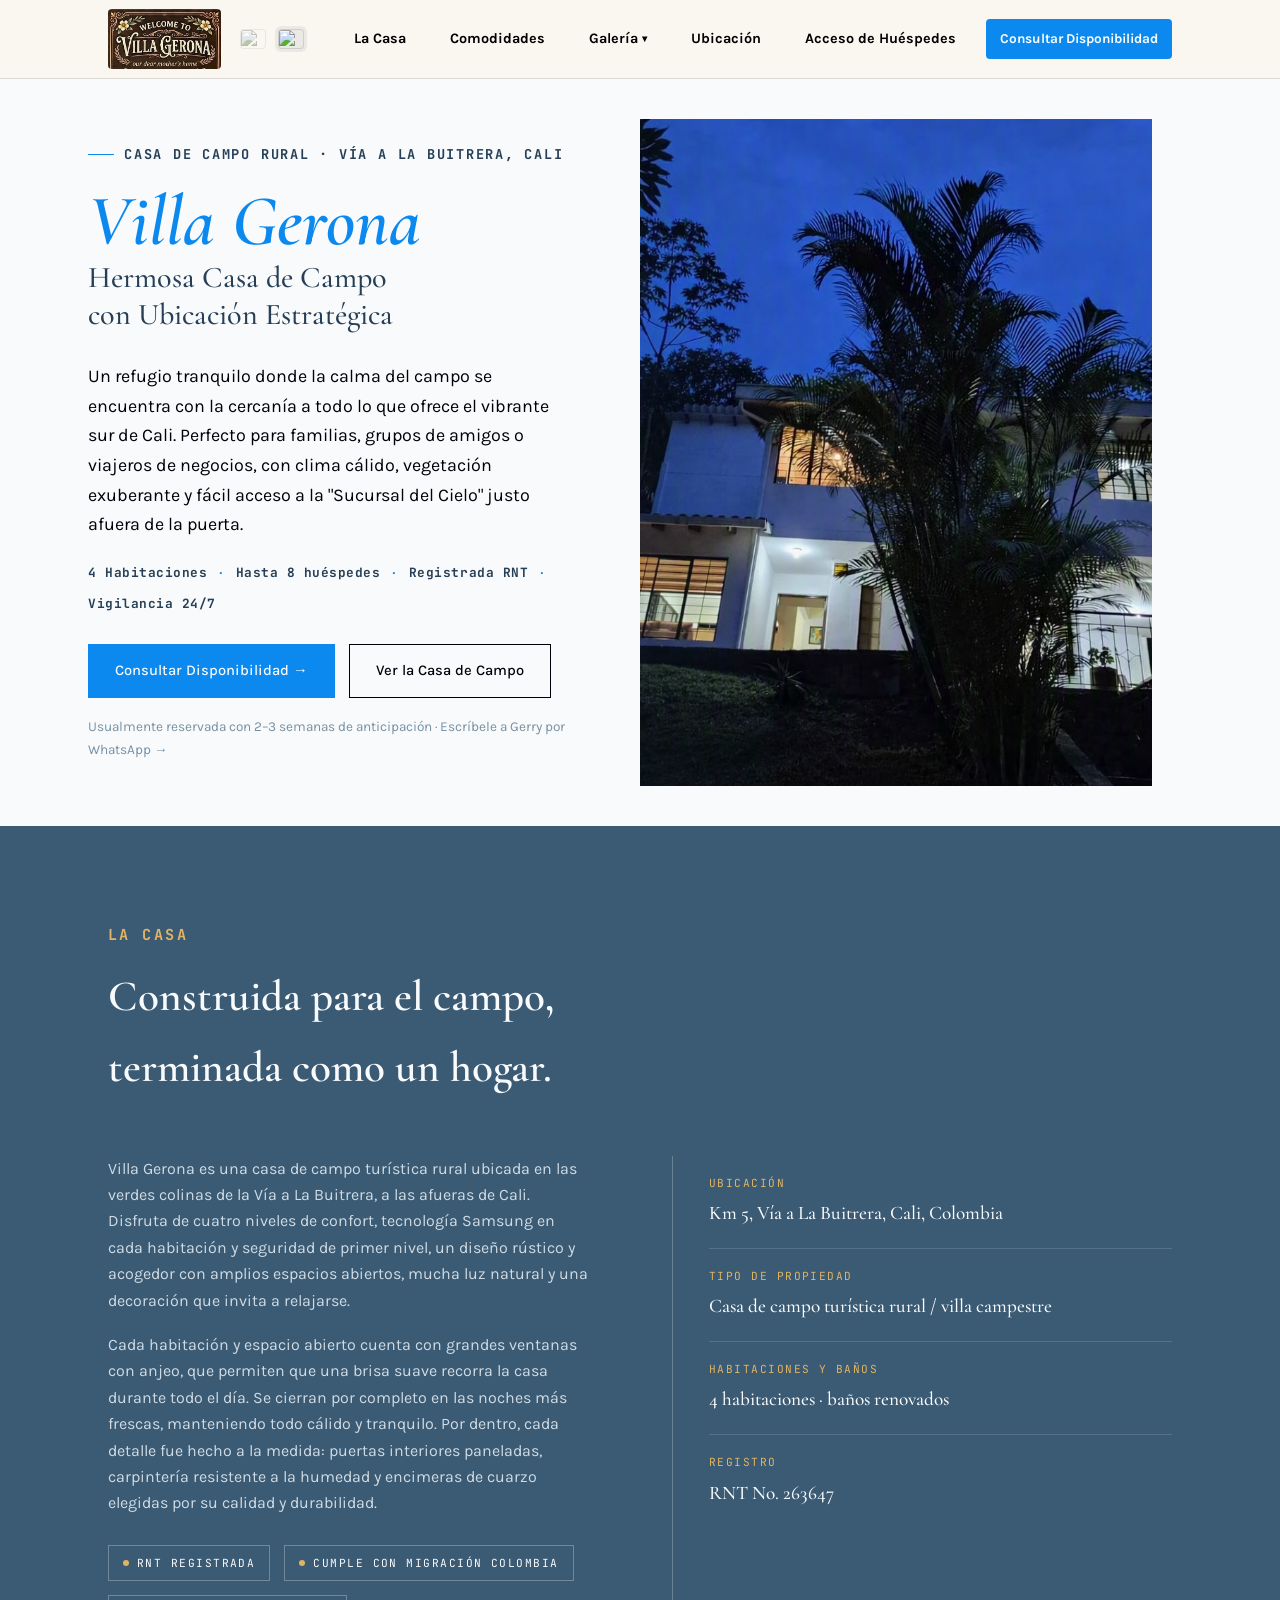
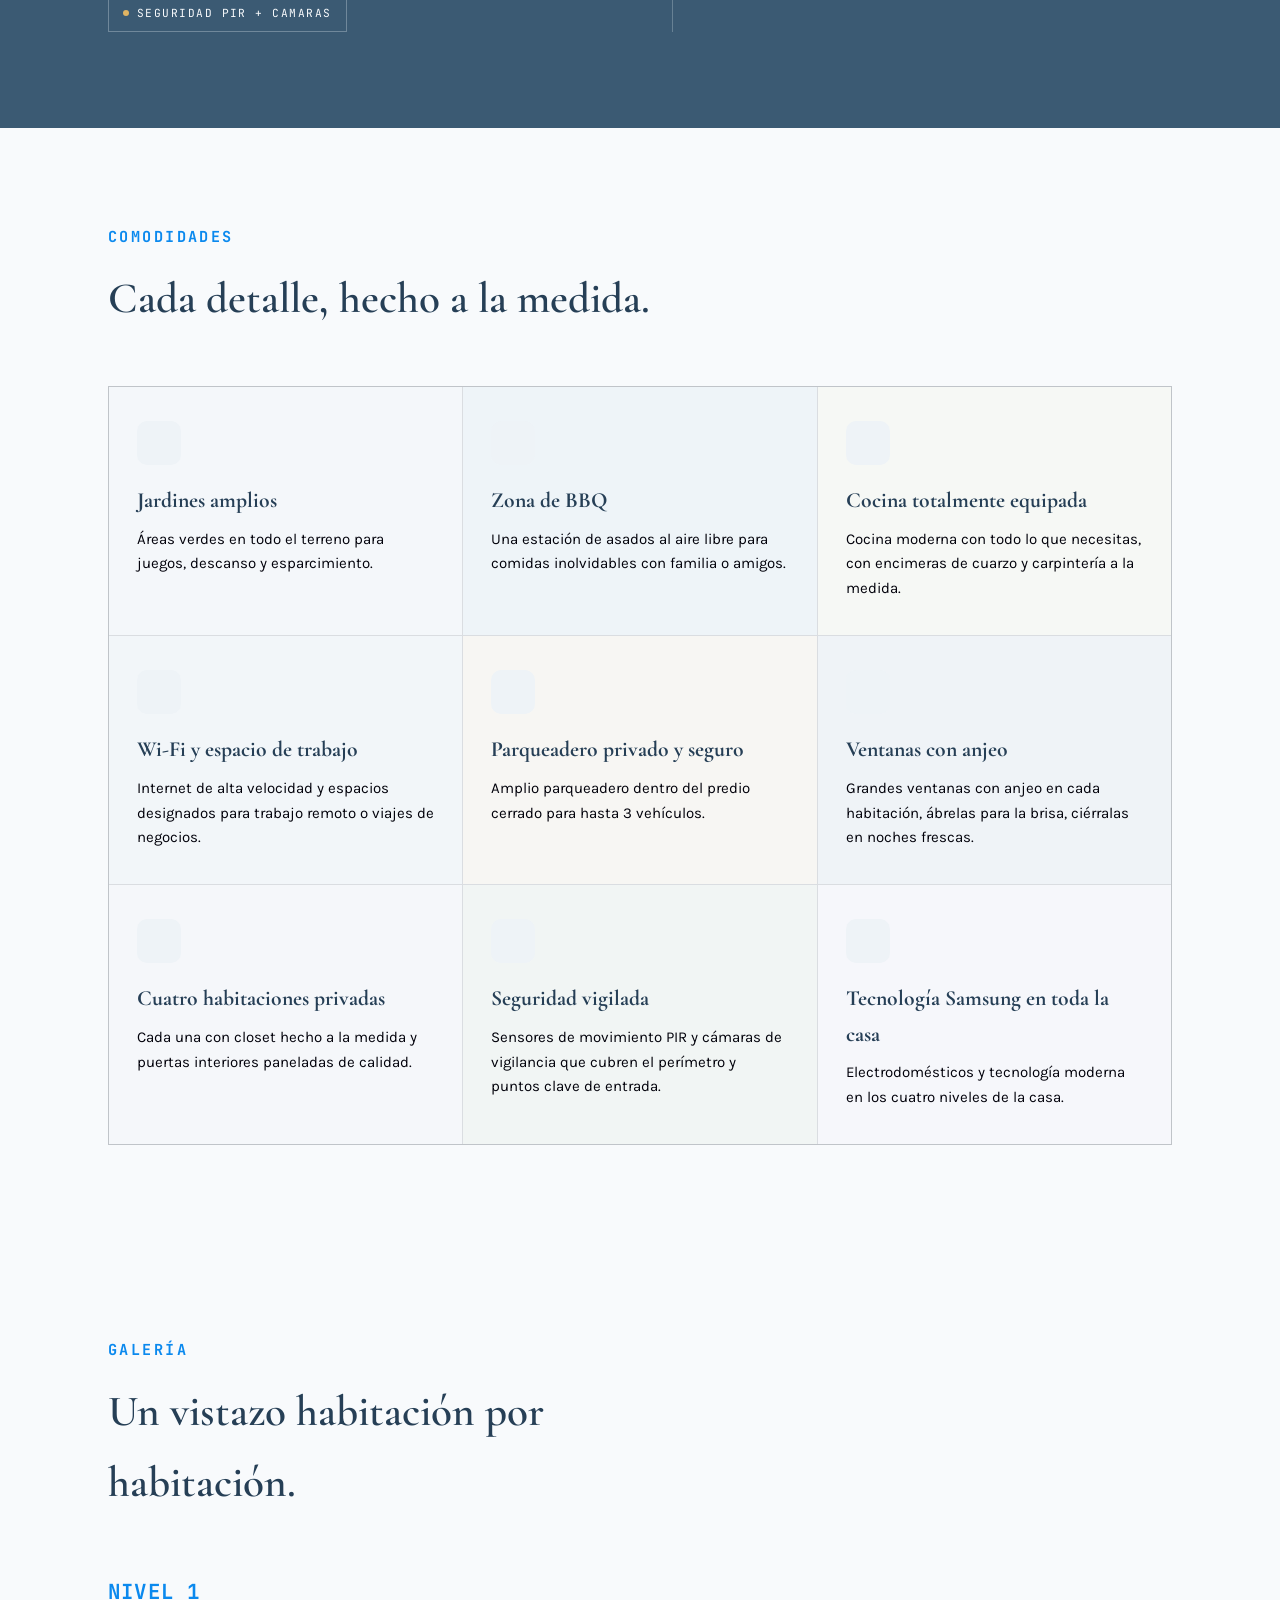
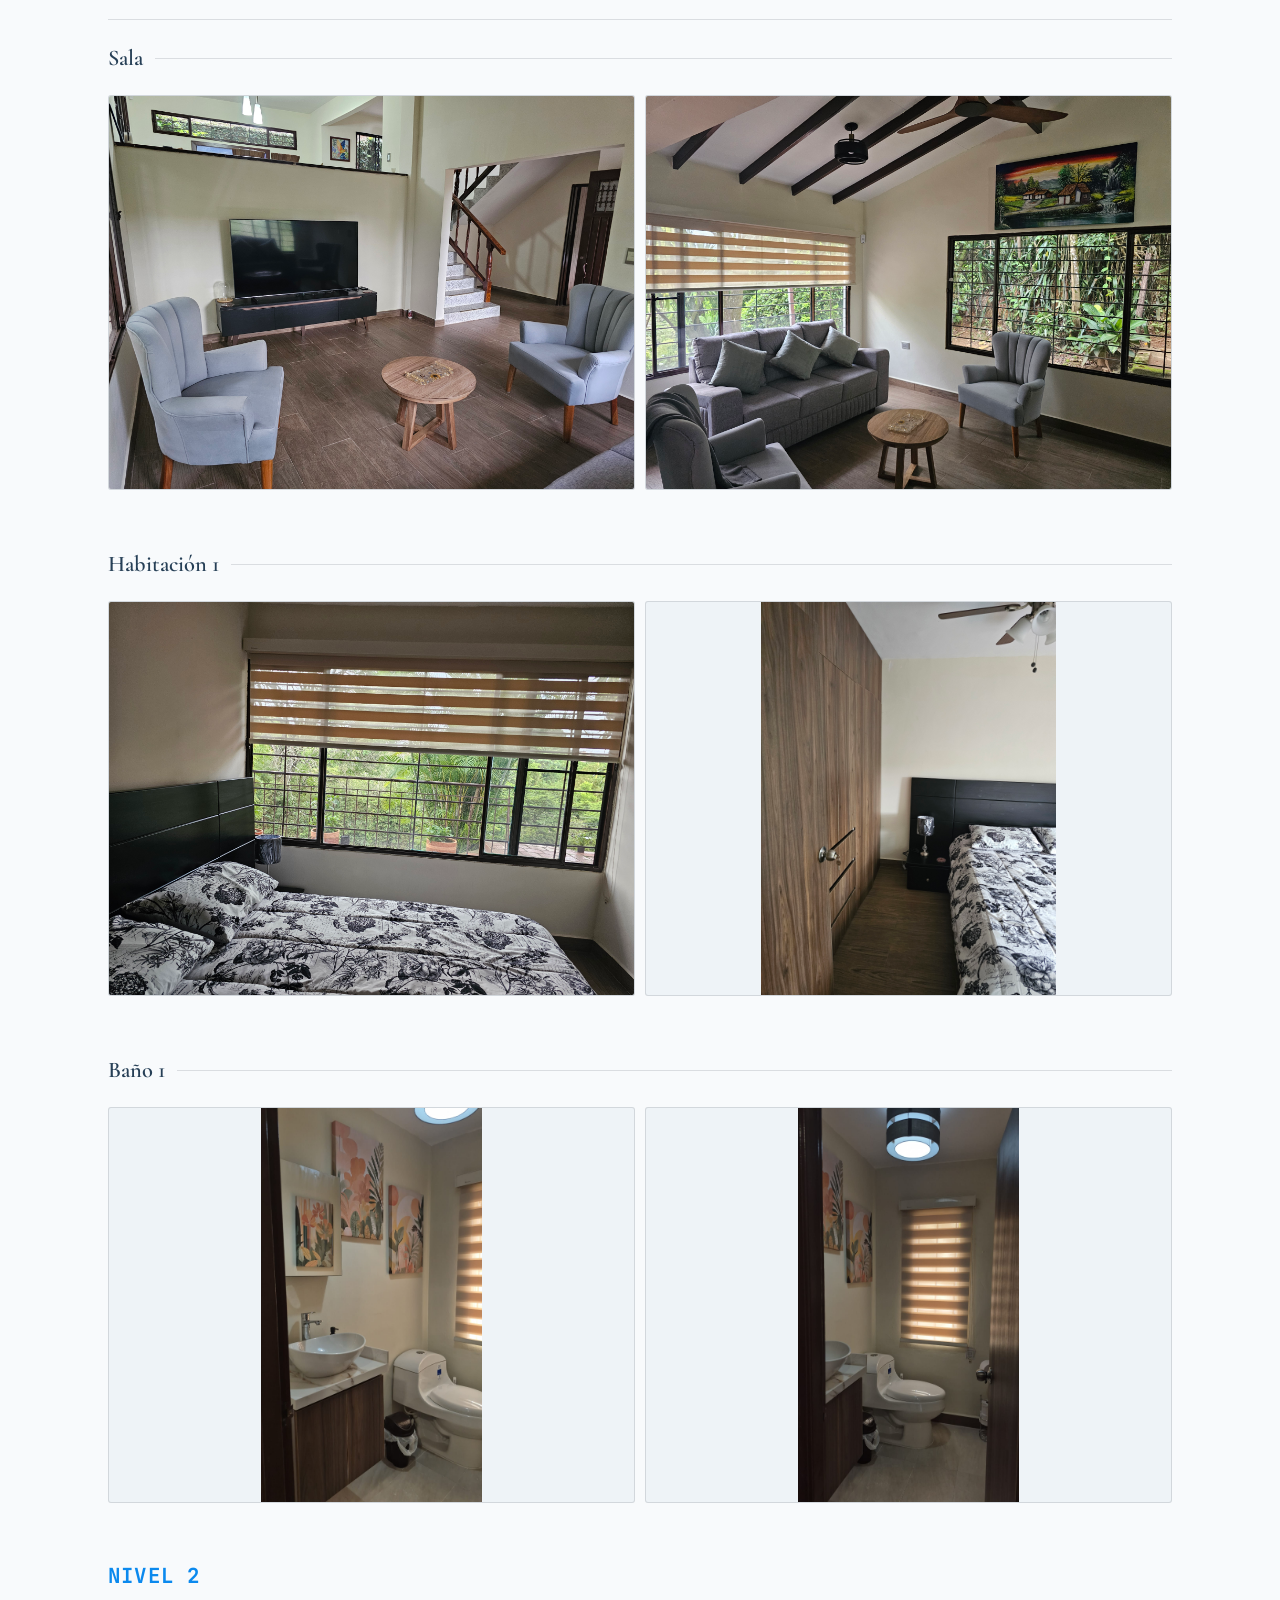
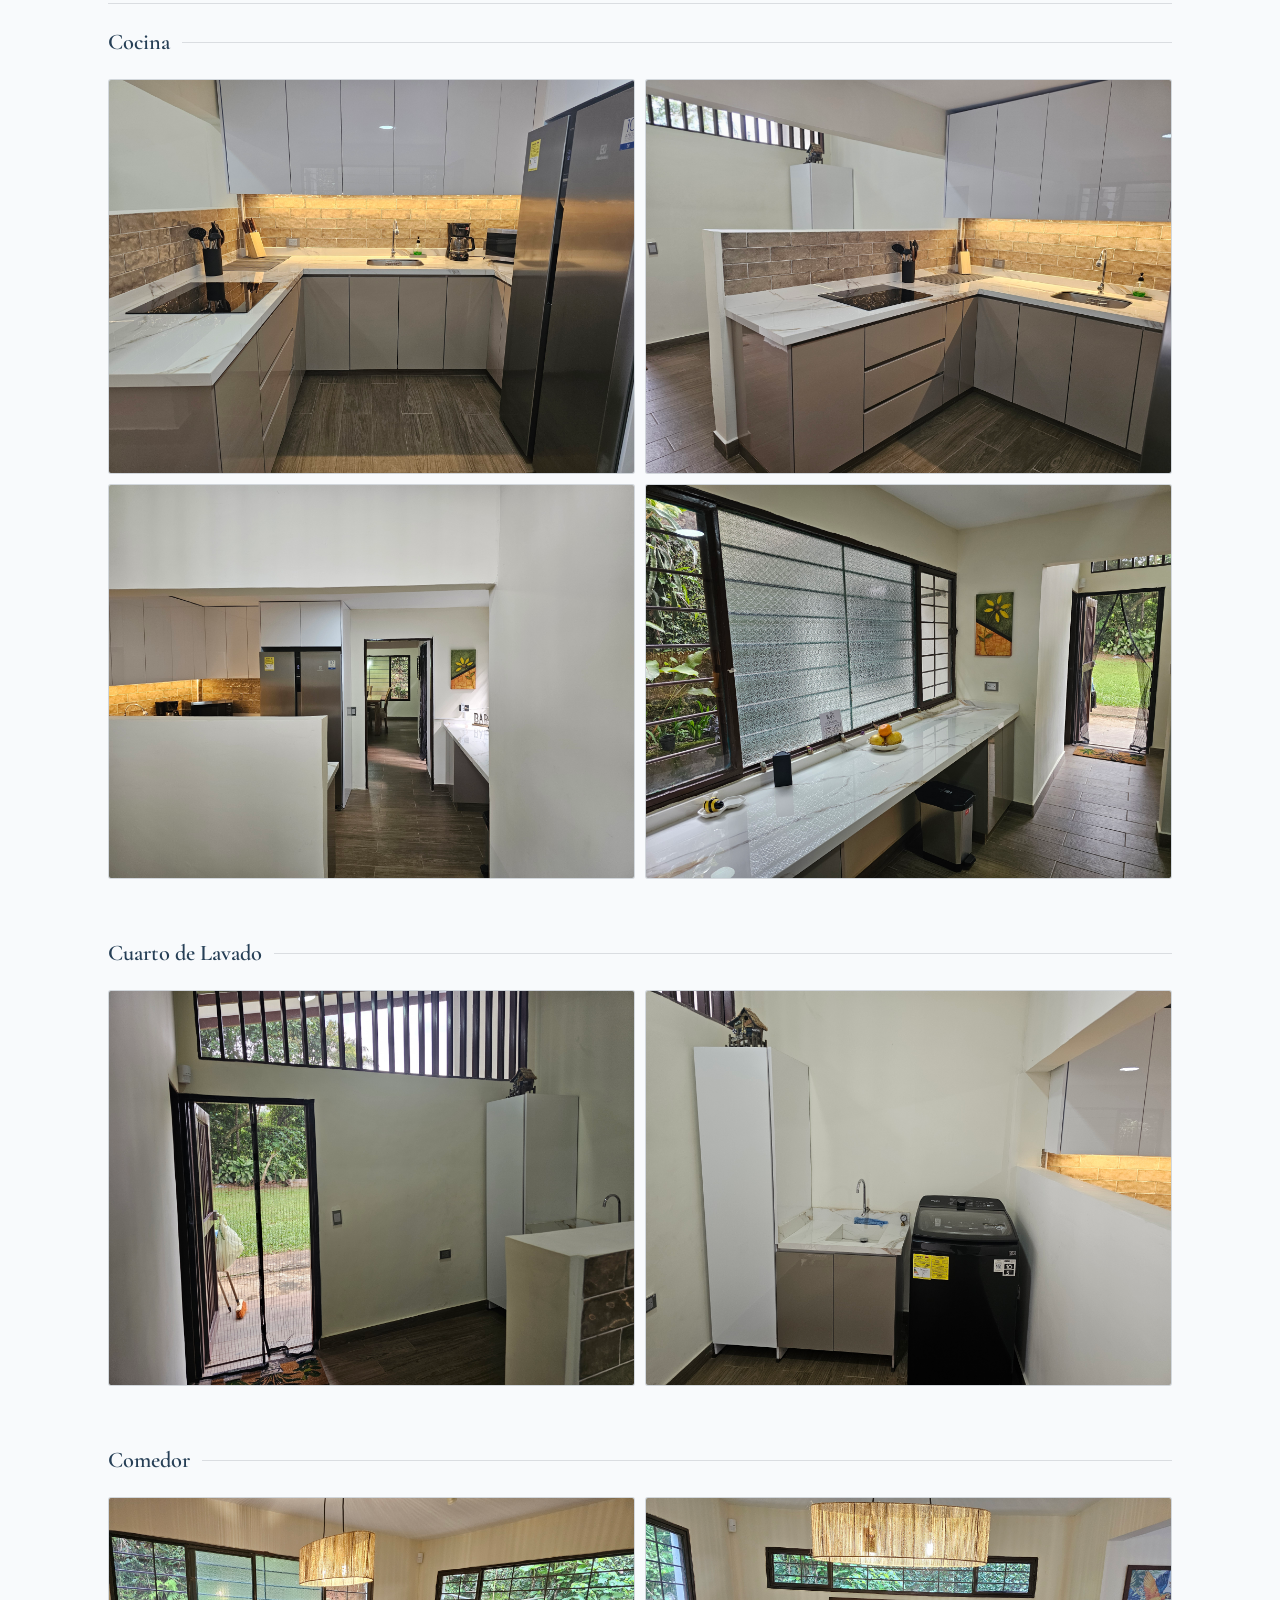
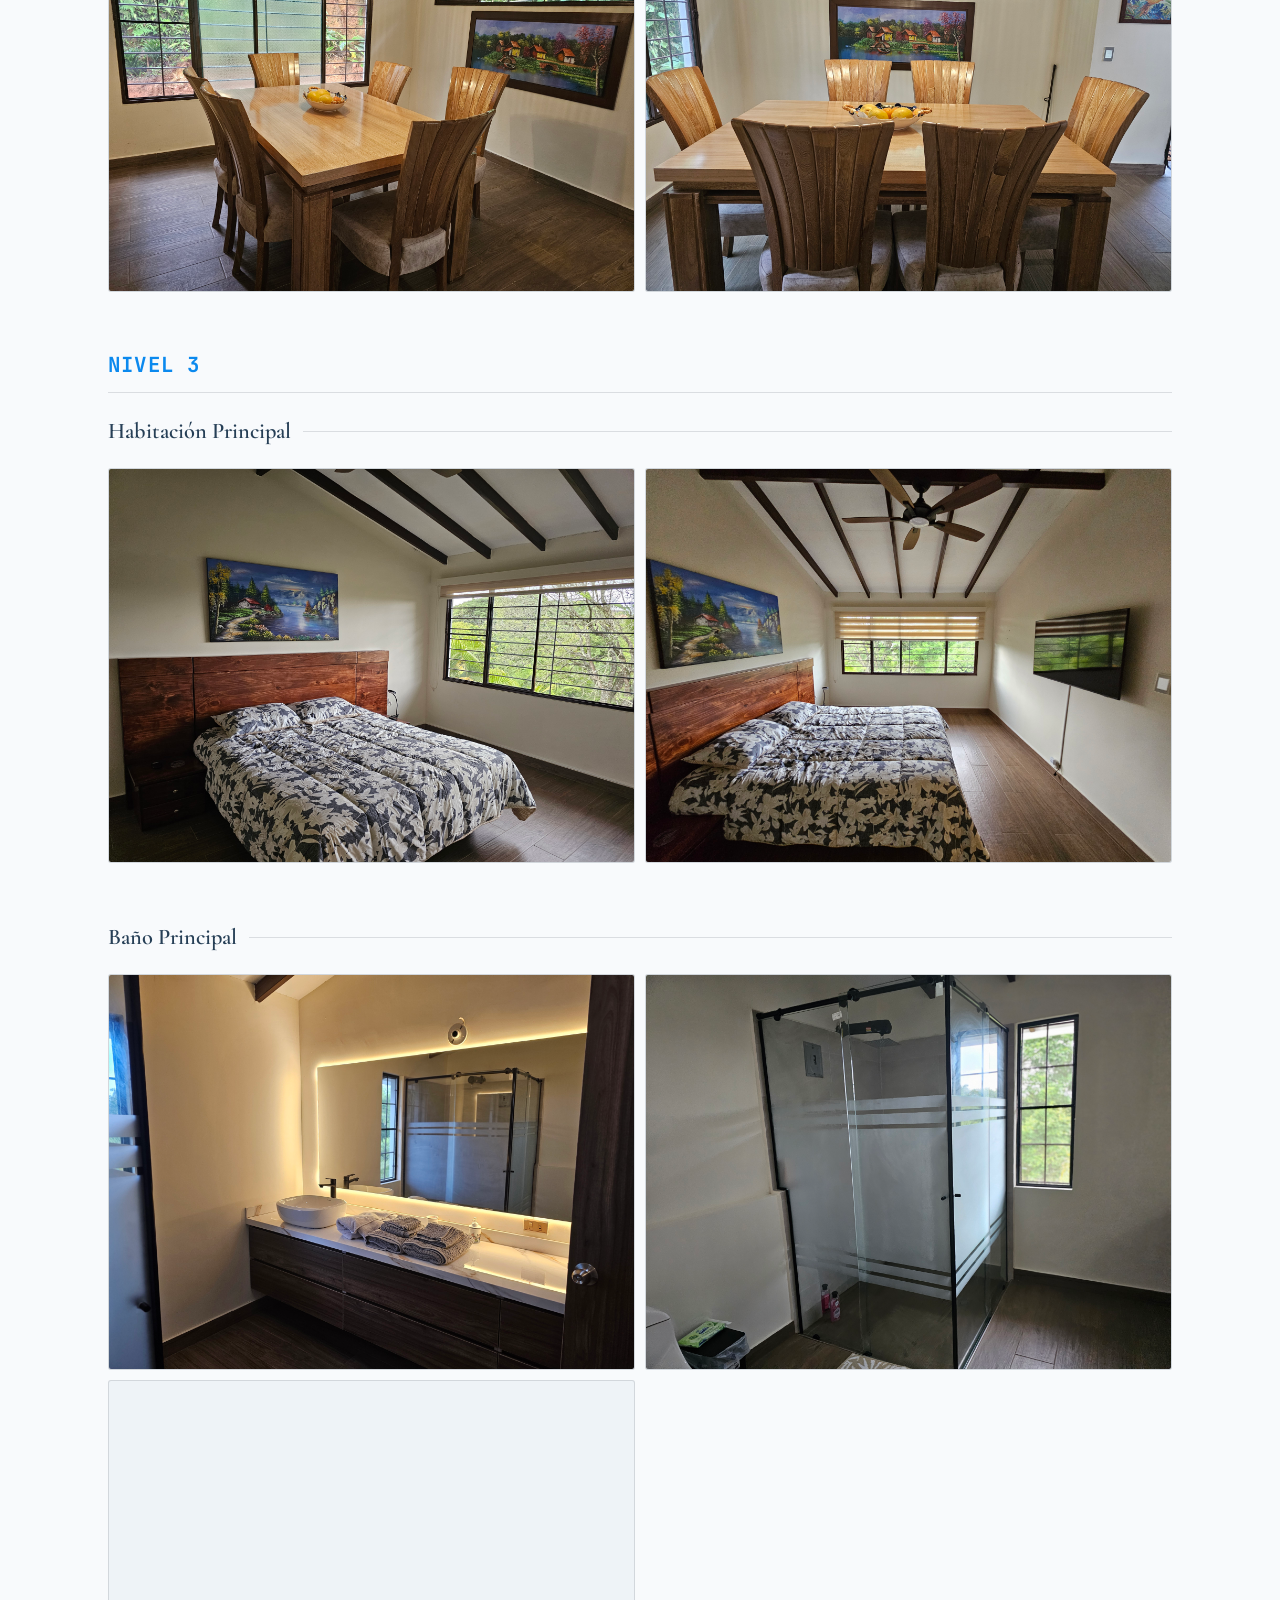
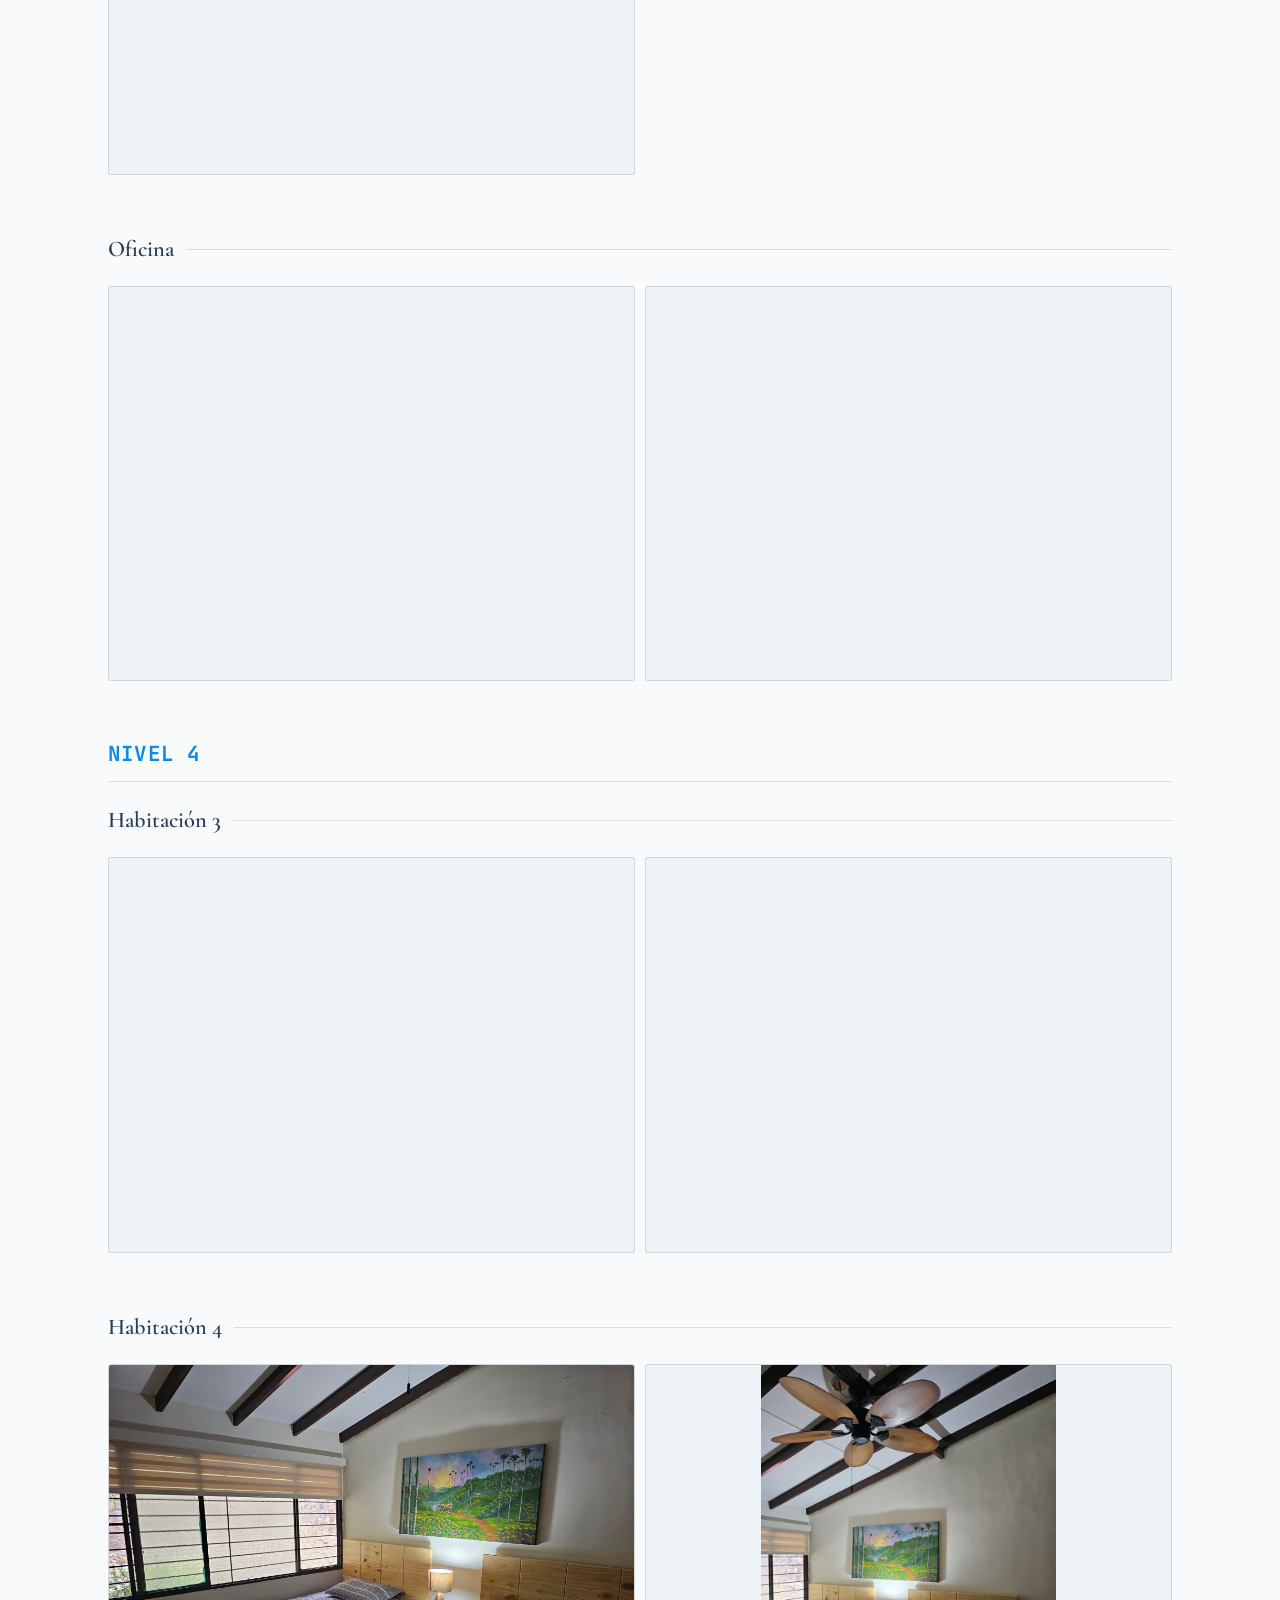
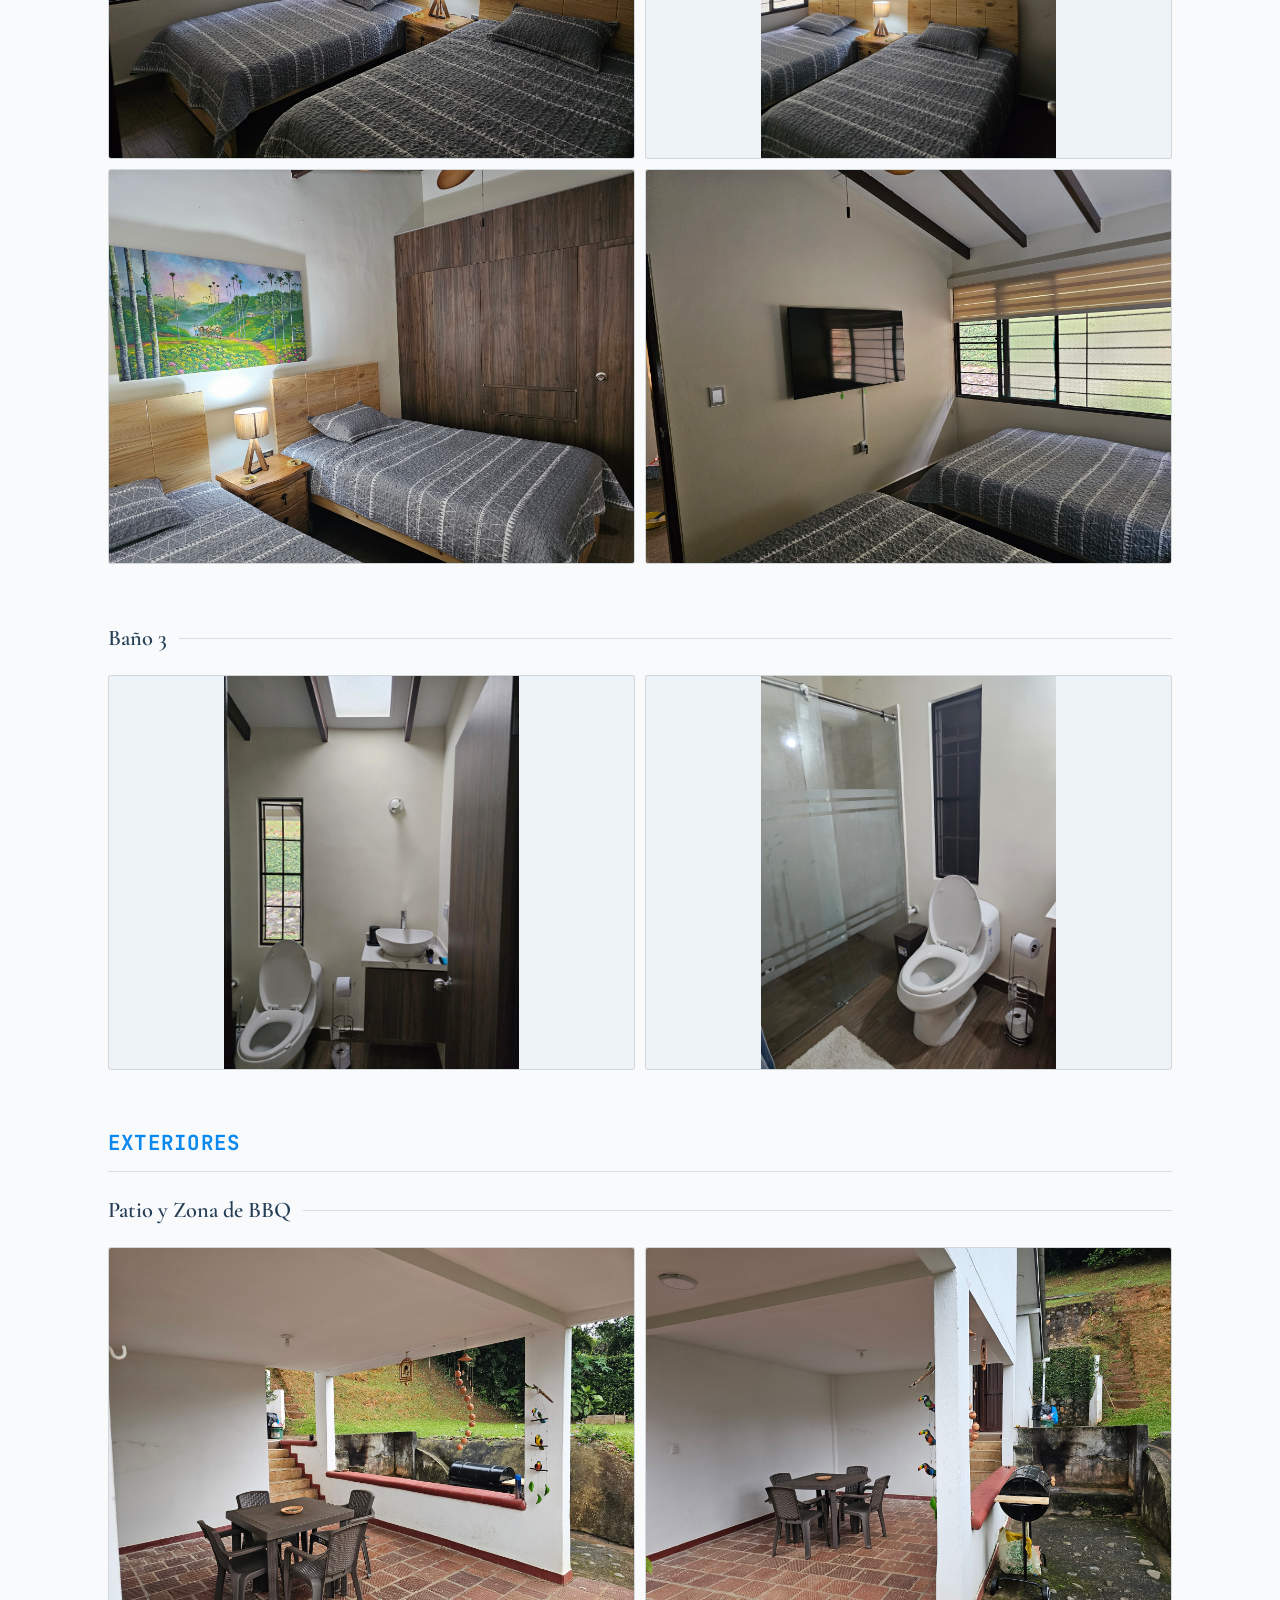
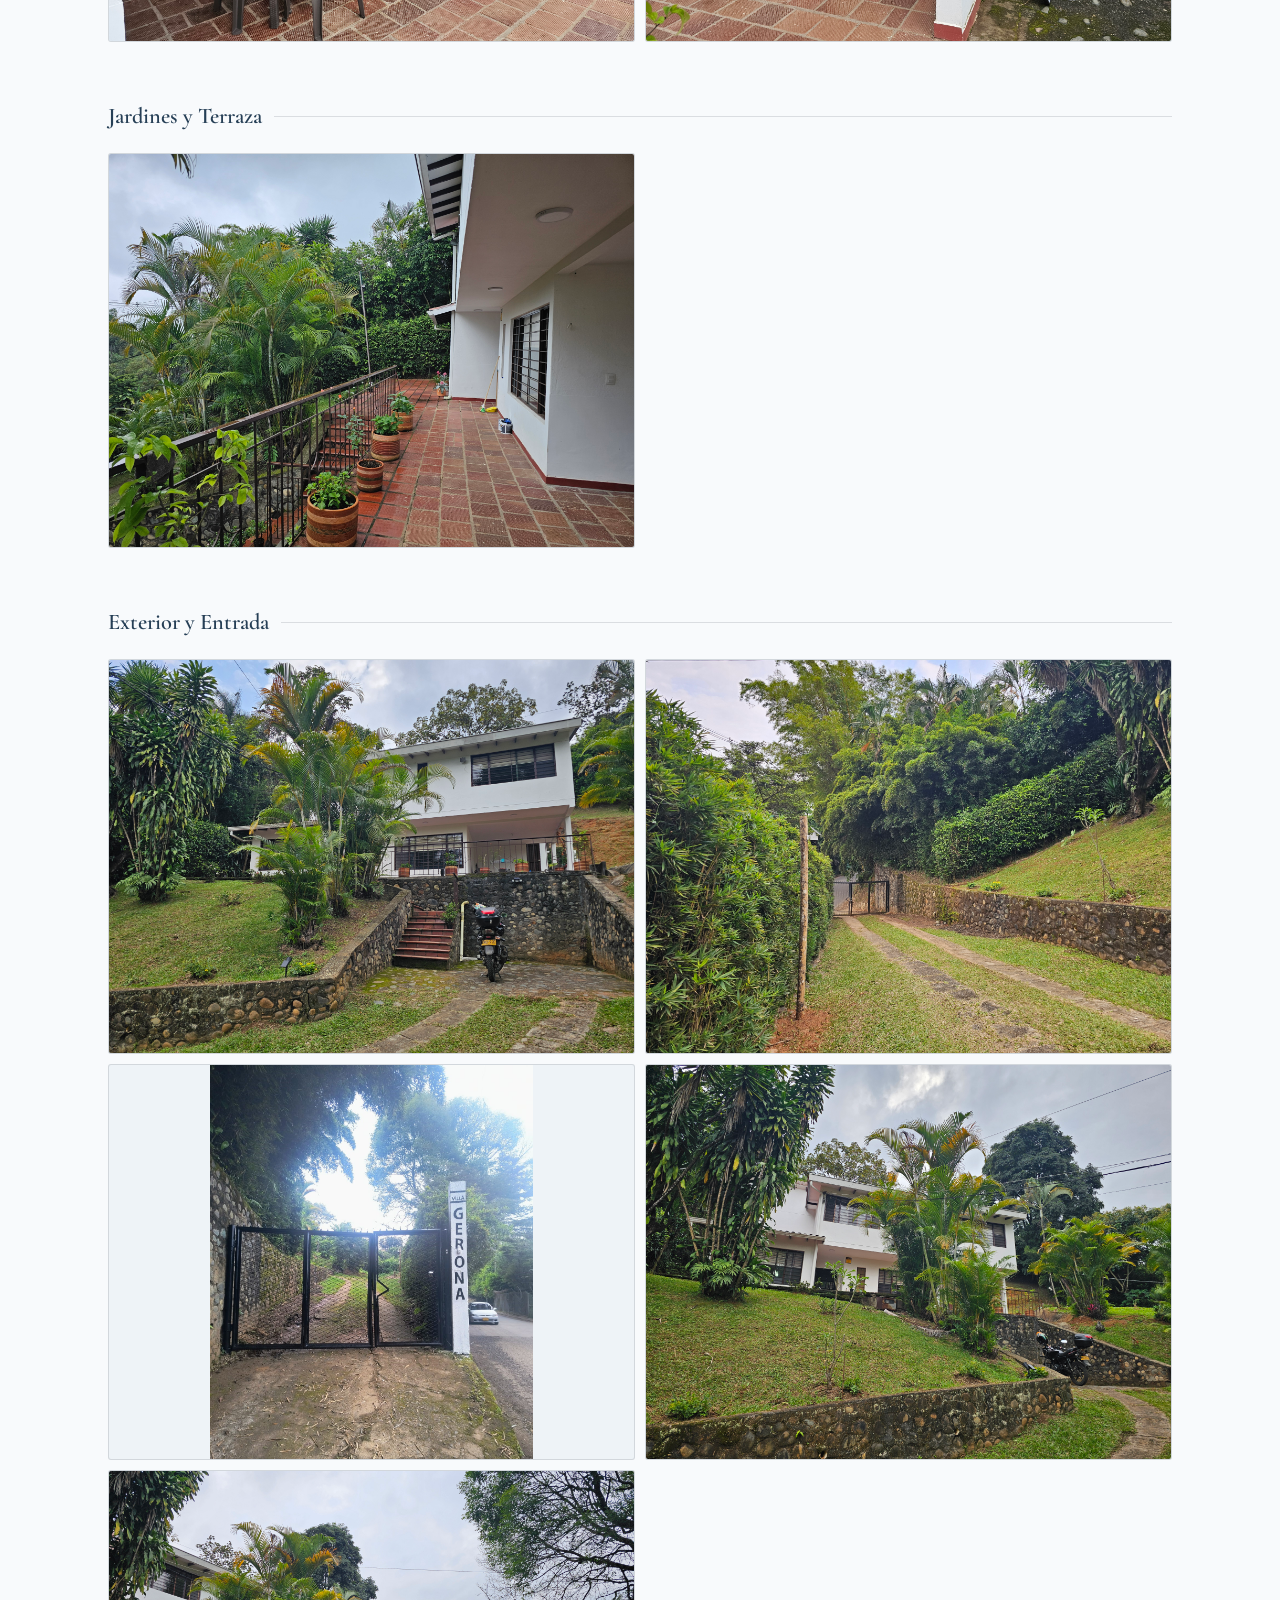
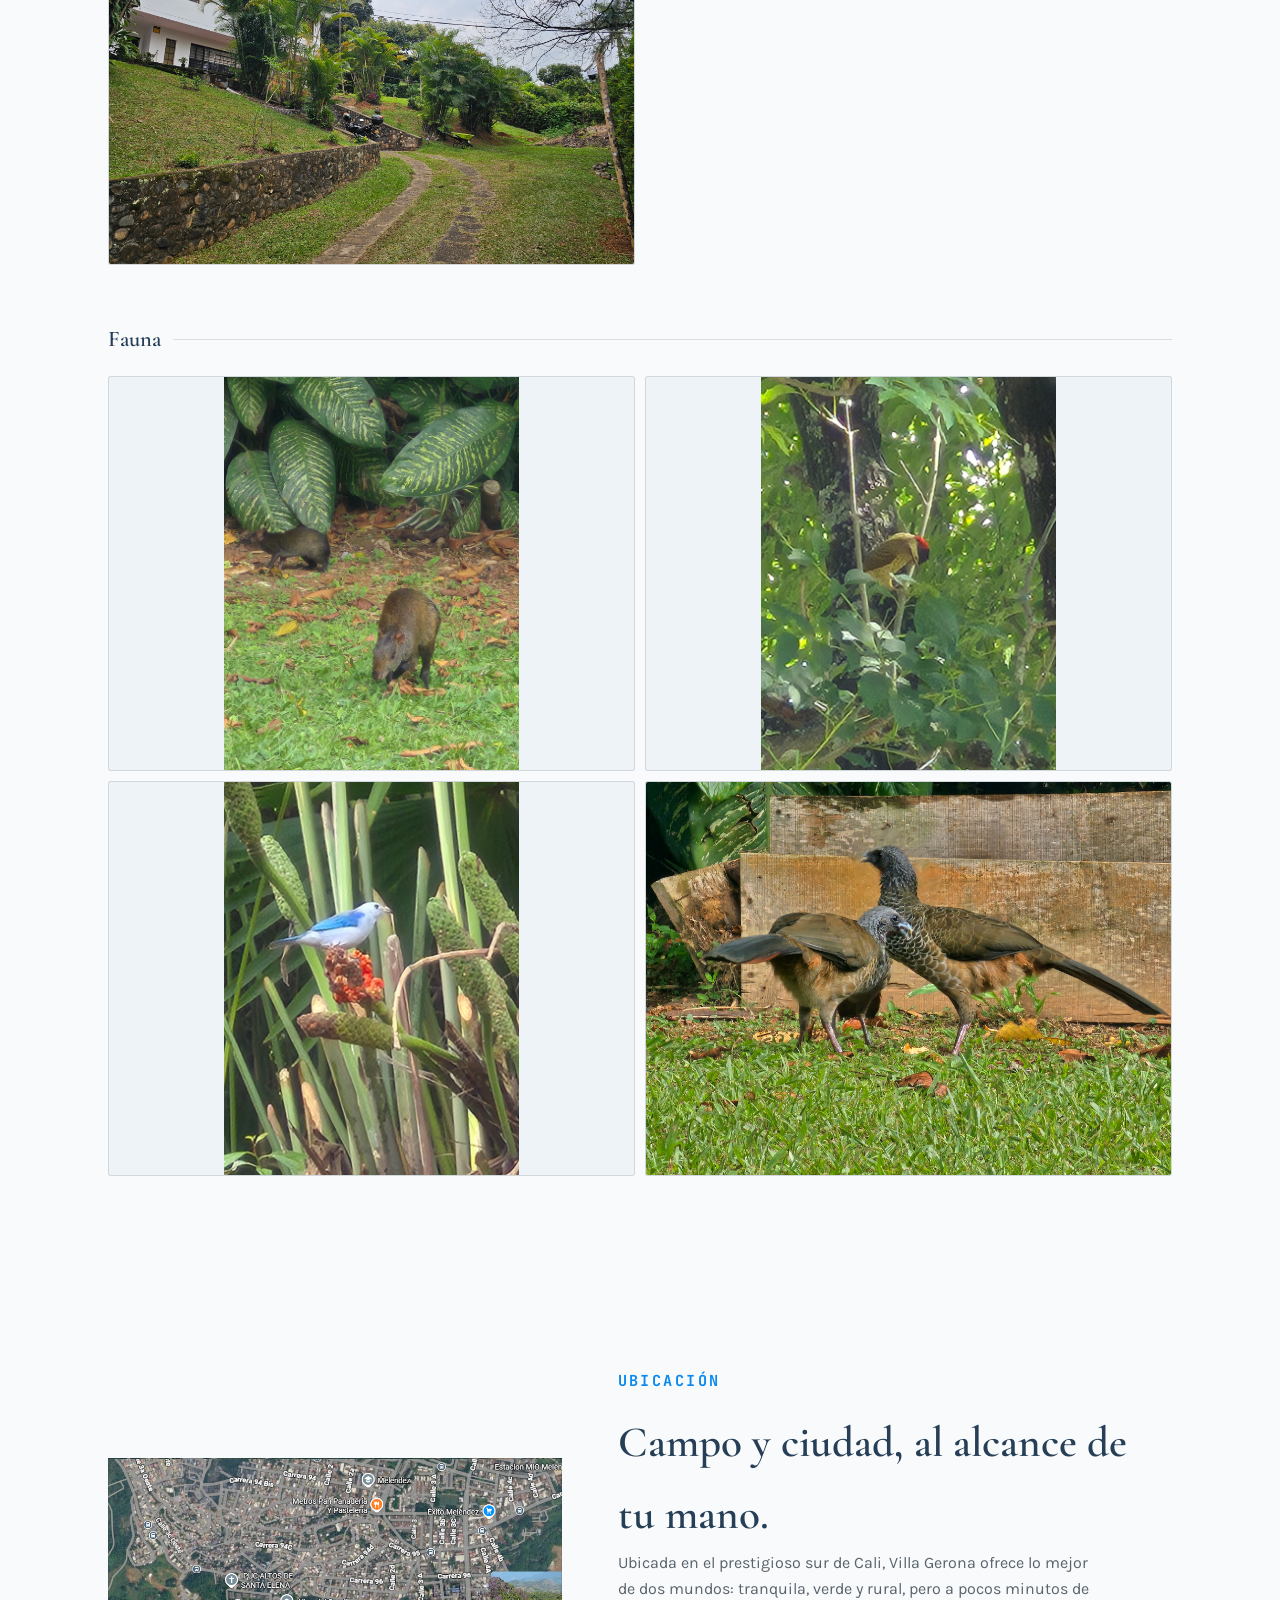
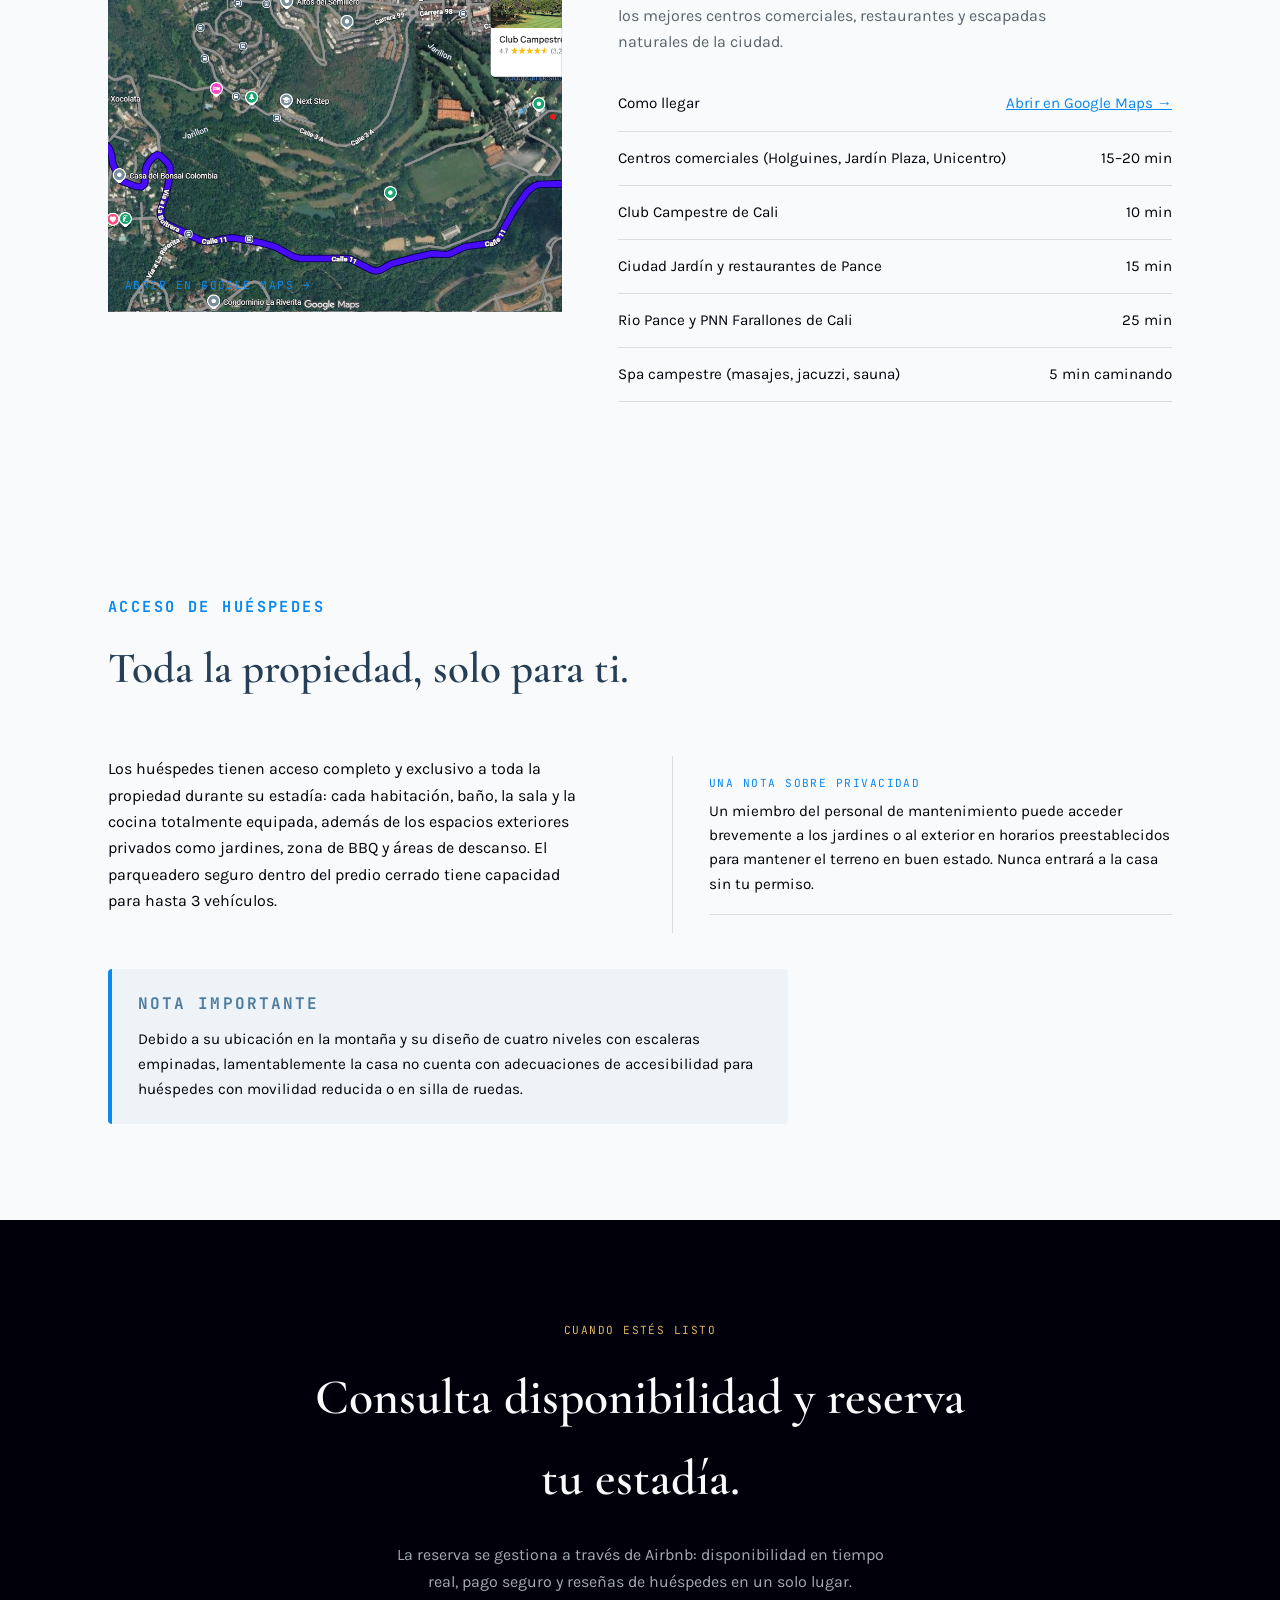
==== commit 23d5e2df: "Fix ancho scroll offset, enlarge catergoy labels." ====
--- a/index-es.html
+++ b/index-es.html
@@ -31,14 +31,15 @@
 <style>
 .level-heading {
   font-family:'JetBrains Mono',monospace;
-  font-size:0.85rem;
-  font-weight:600;
+  font-size:1.3rem;
+  font-weight:700;
   text-transform:uppercase;
-  letter-spacing:0.08em;
+  letter-spacing:0.06em;
   color:var(--clay);
   border-bottom:1px solid var(--line);
   padding-bottom:10px;
   margin:56px 0 20px;
+  scroll-margin-top:100px;
 }
 .gallery-category:first-of-type,
 .level-heading:first-of-type { margin-top:0; }
--- a/styles.css
+++ b/styles.css
@@ -217,7 +217,7 @@
   .amen p{color:var(--ink); font-size:0.94rem;}
 
   /* Categorized gallery */
-  .gallery-category{margin-bottom:56px;}
+  .gallery-category{margin-bottom:56px; scroll-margin-top:100px;}
   .gallery-category:last-child{margin-bottom:0;}
   .category-title{
     font-family:'Cormorant Garamond', serif; font-weight:600; font-size:1.4rem;
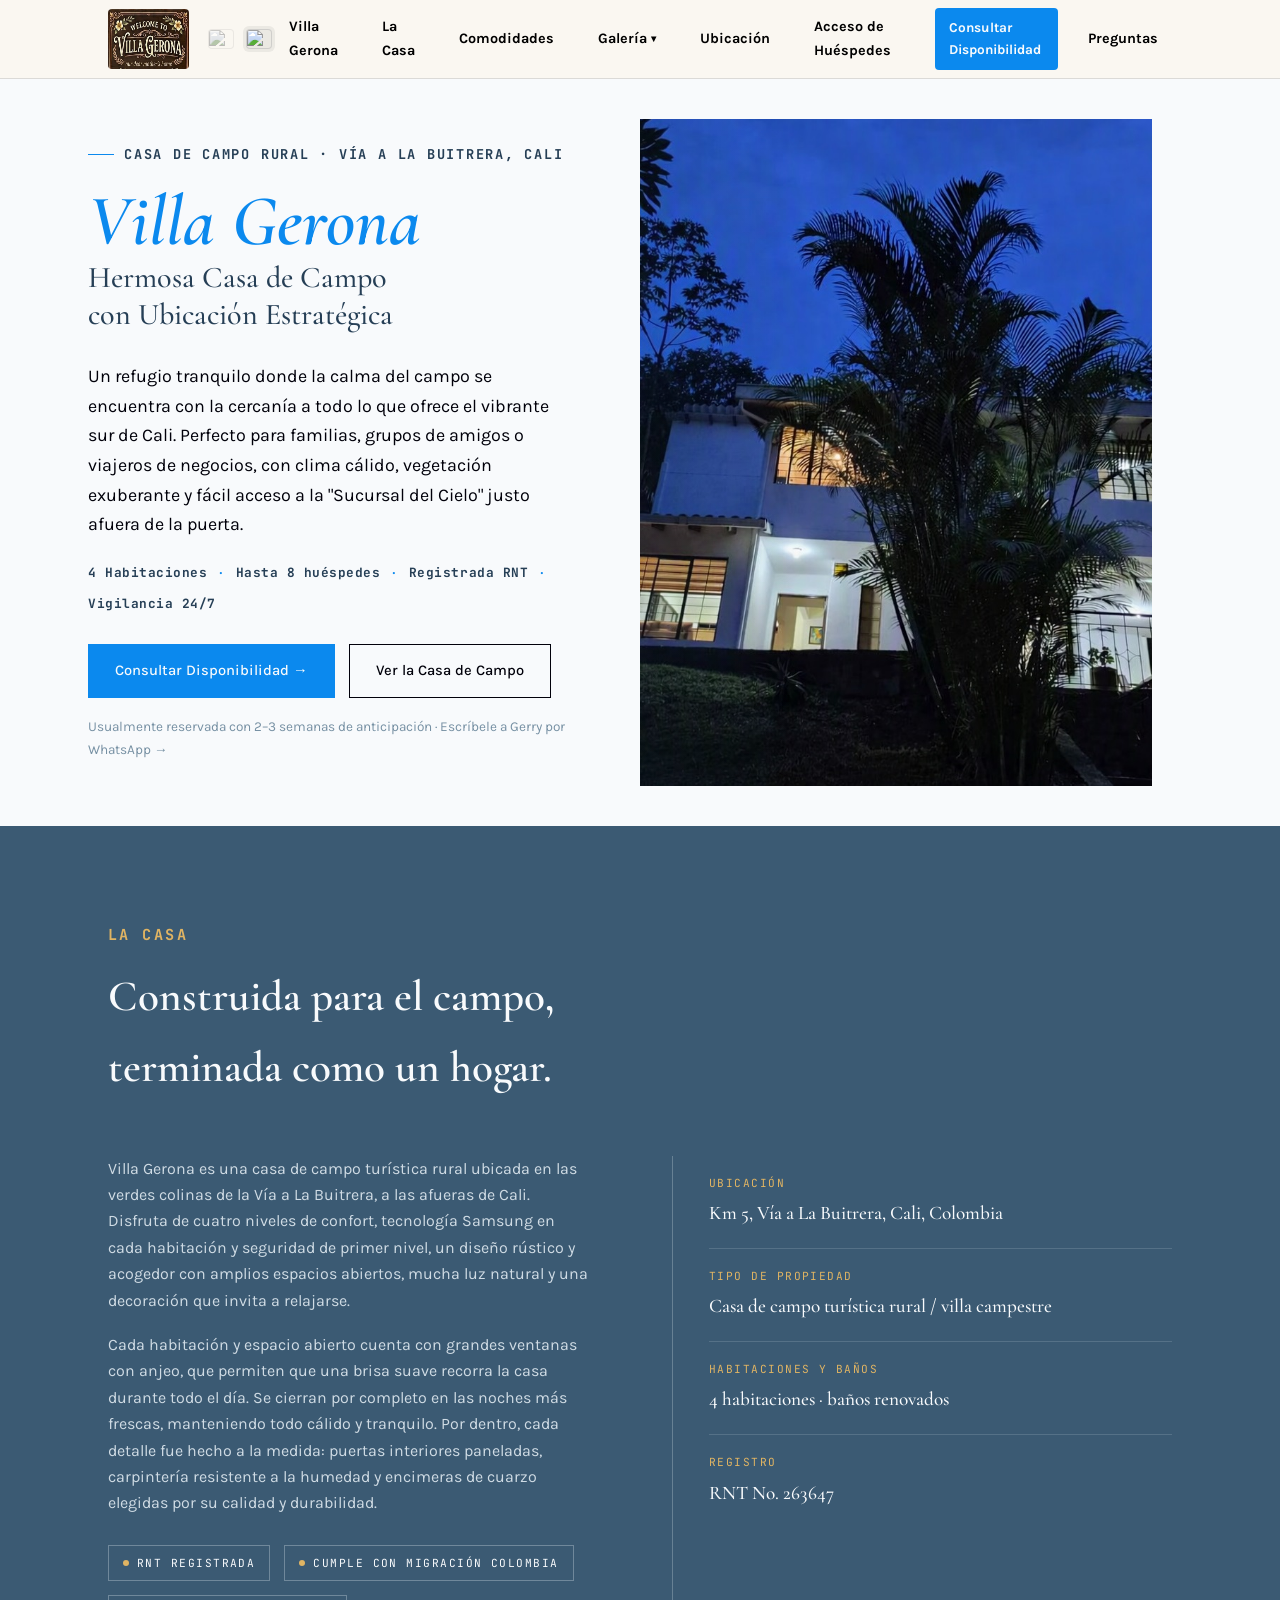
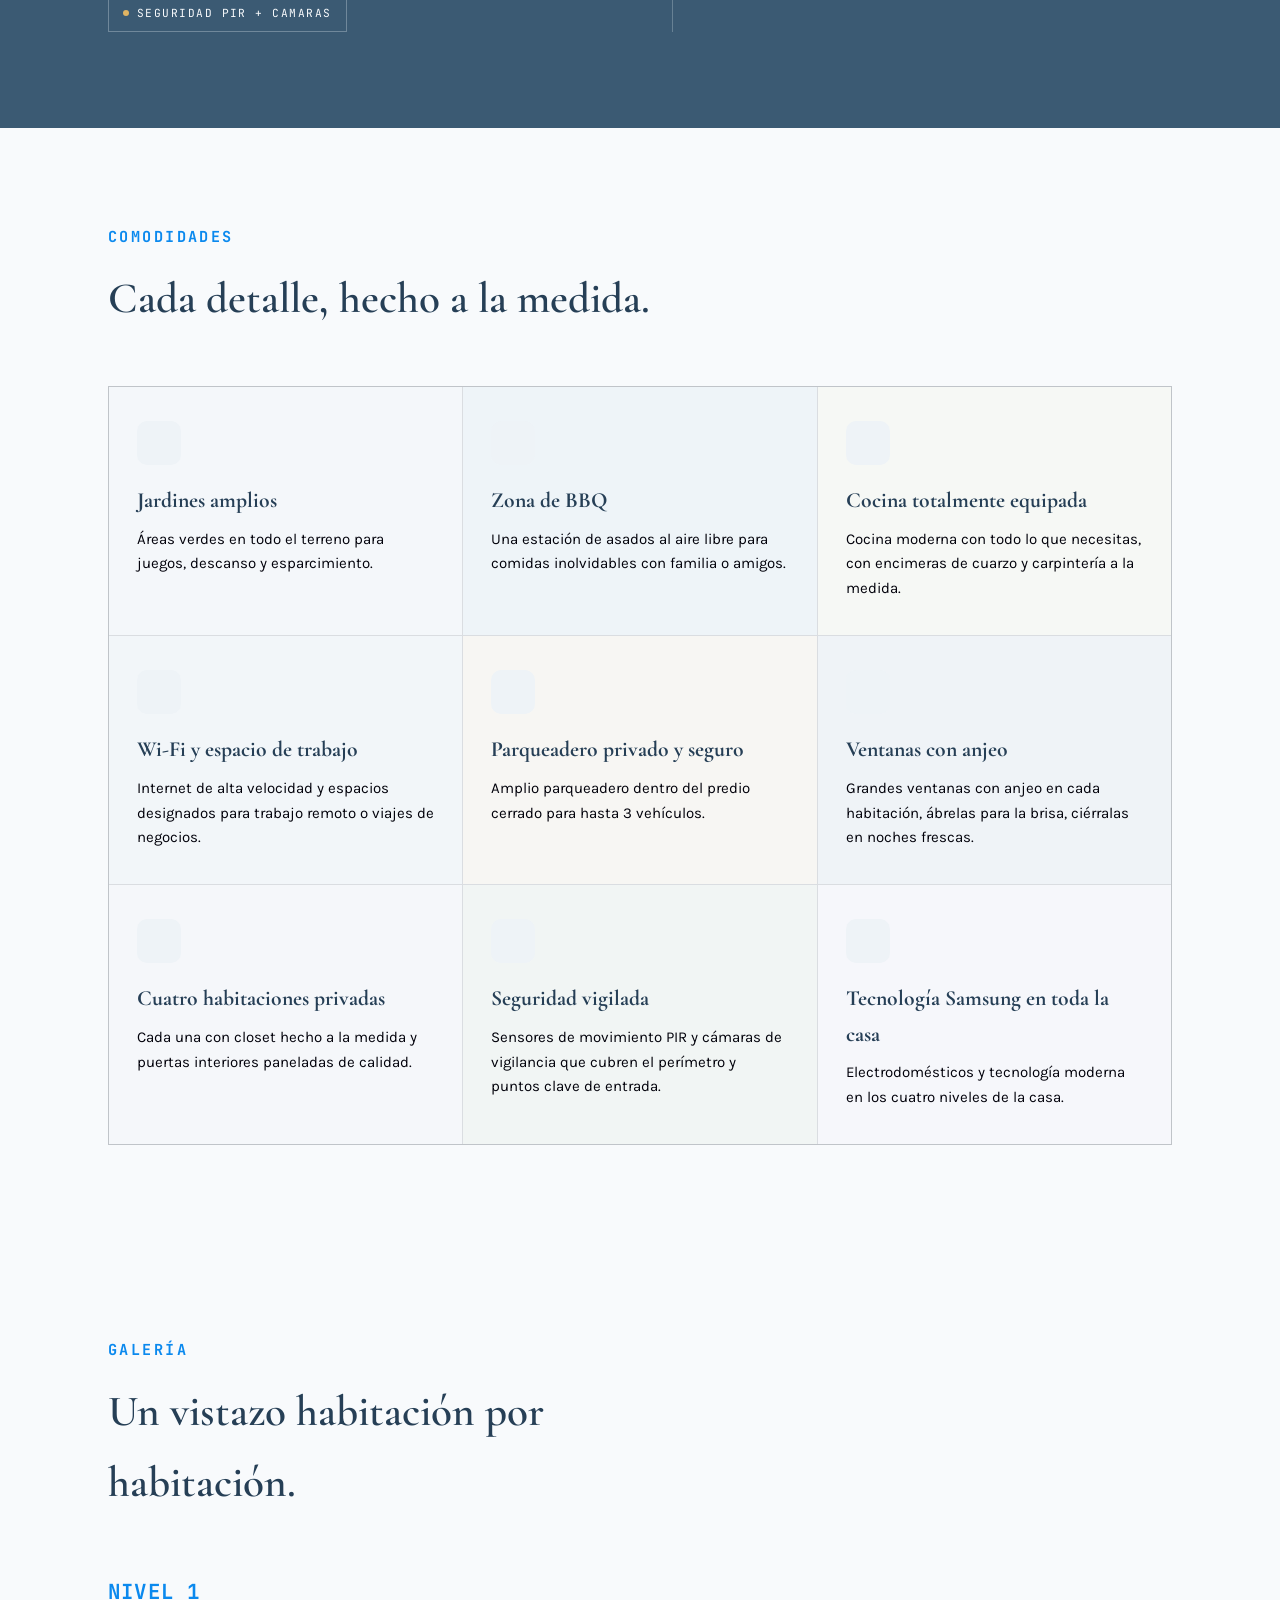
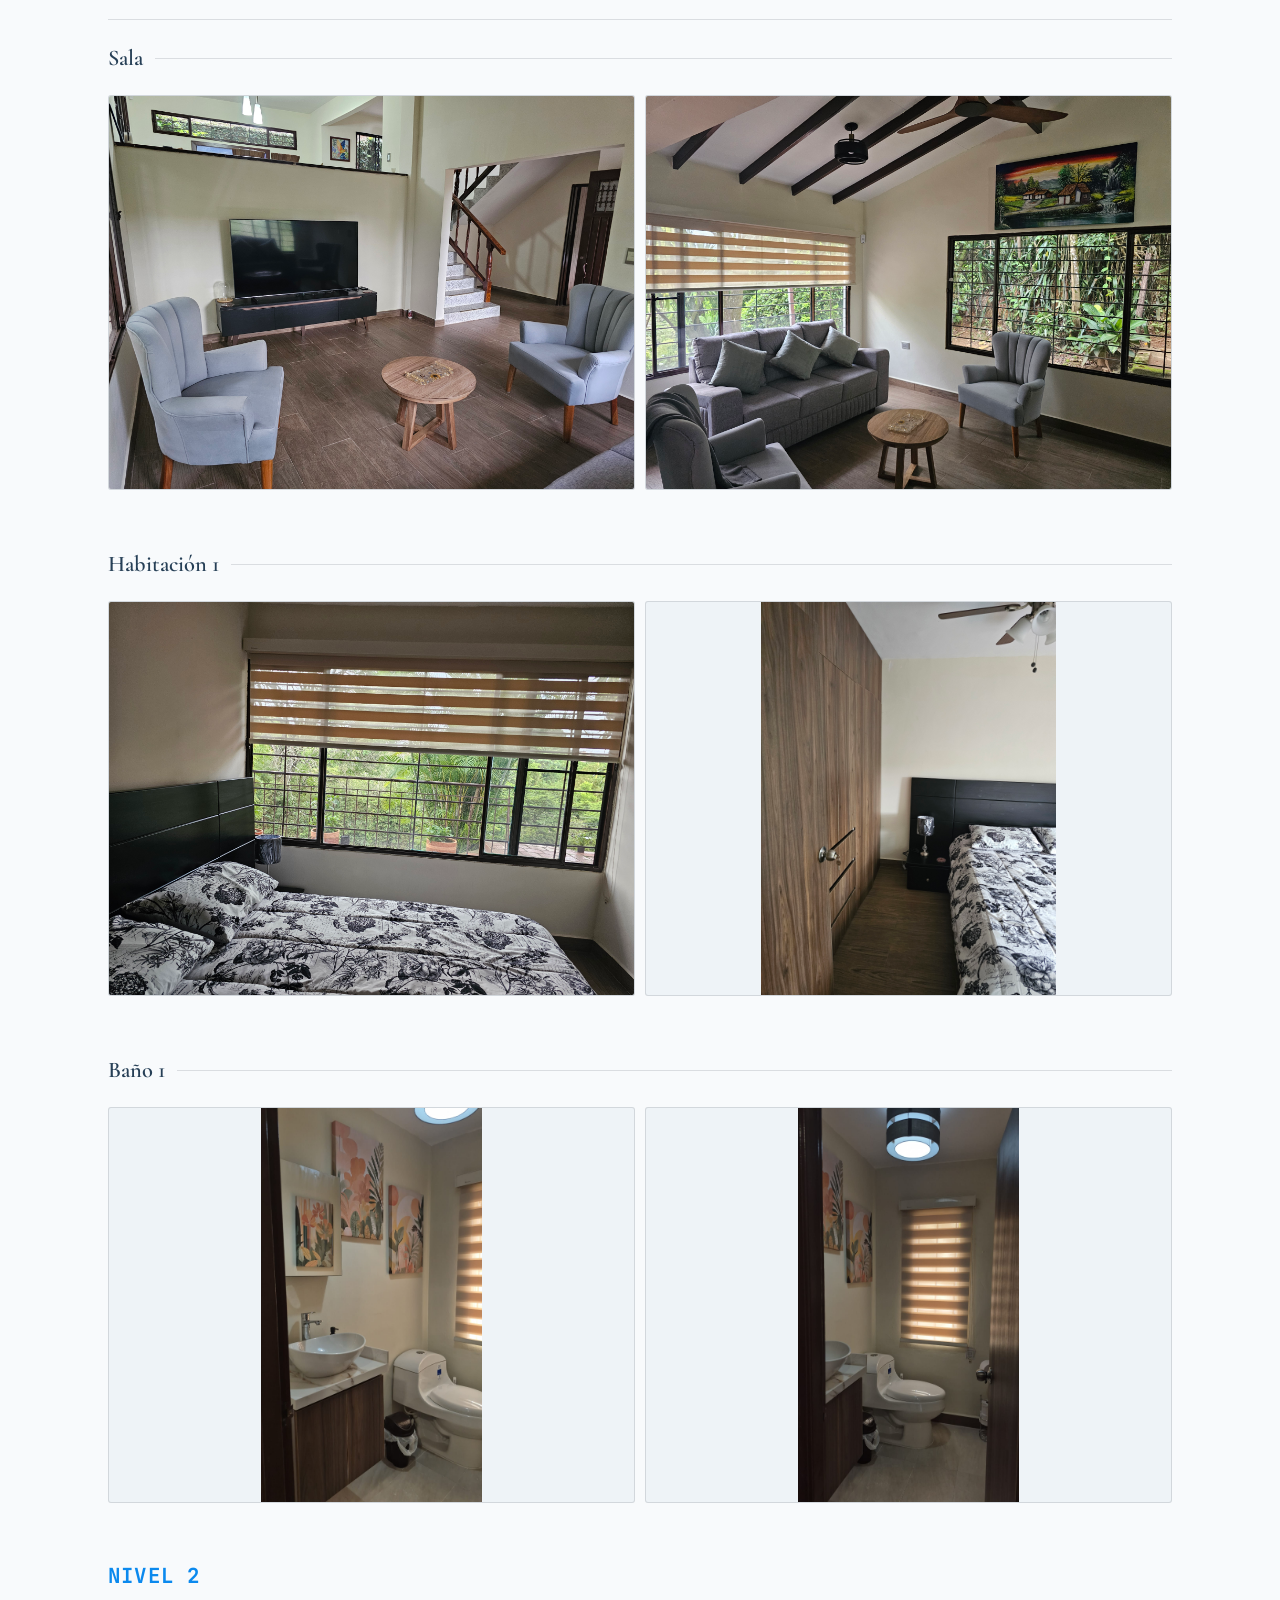
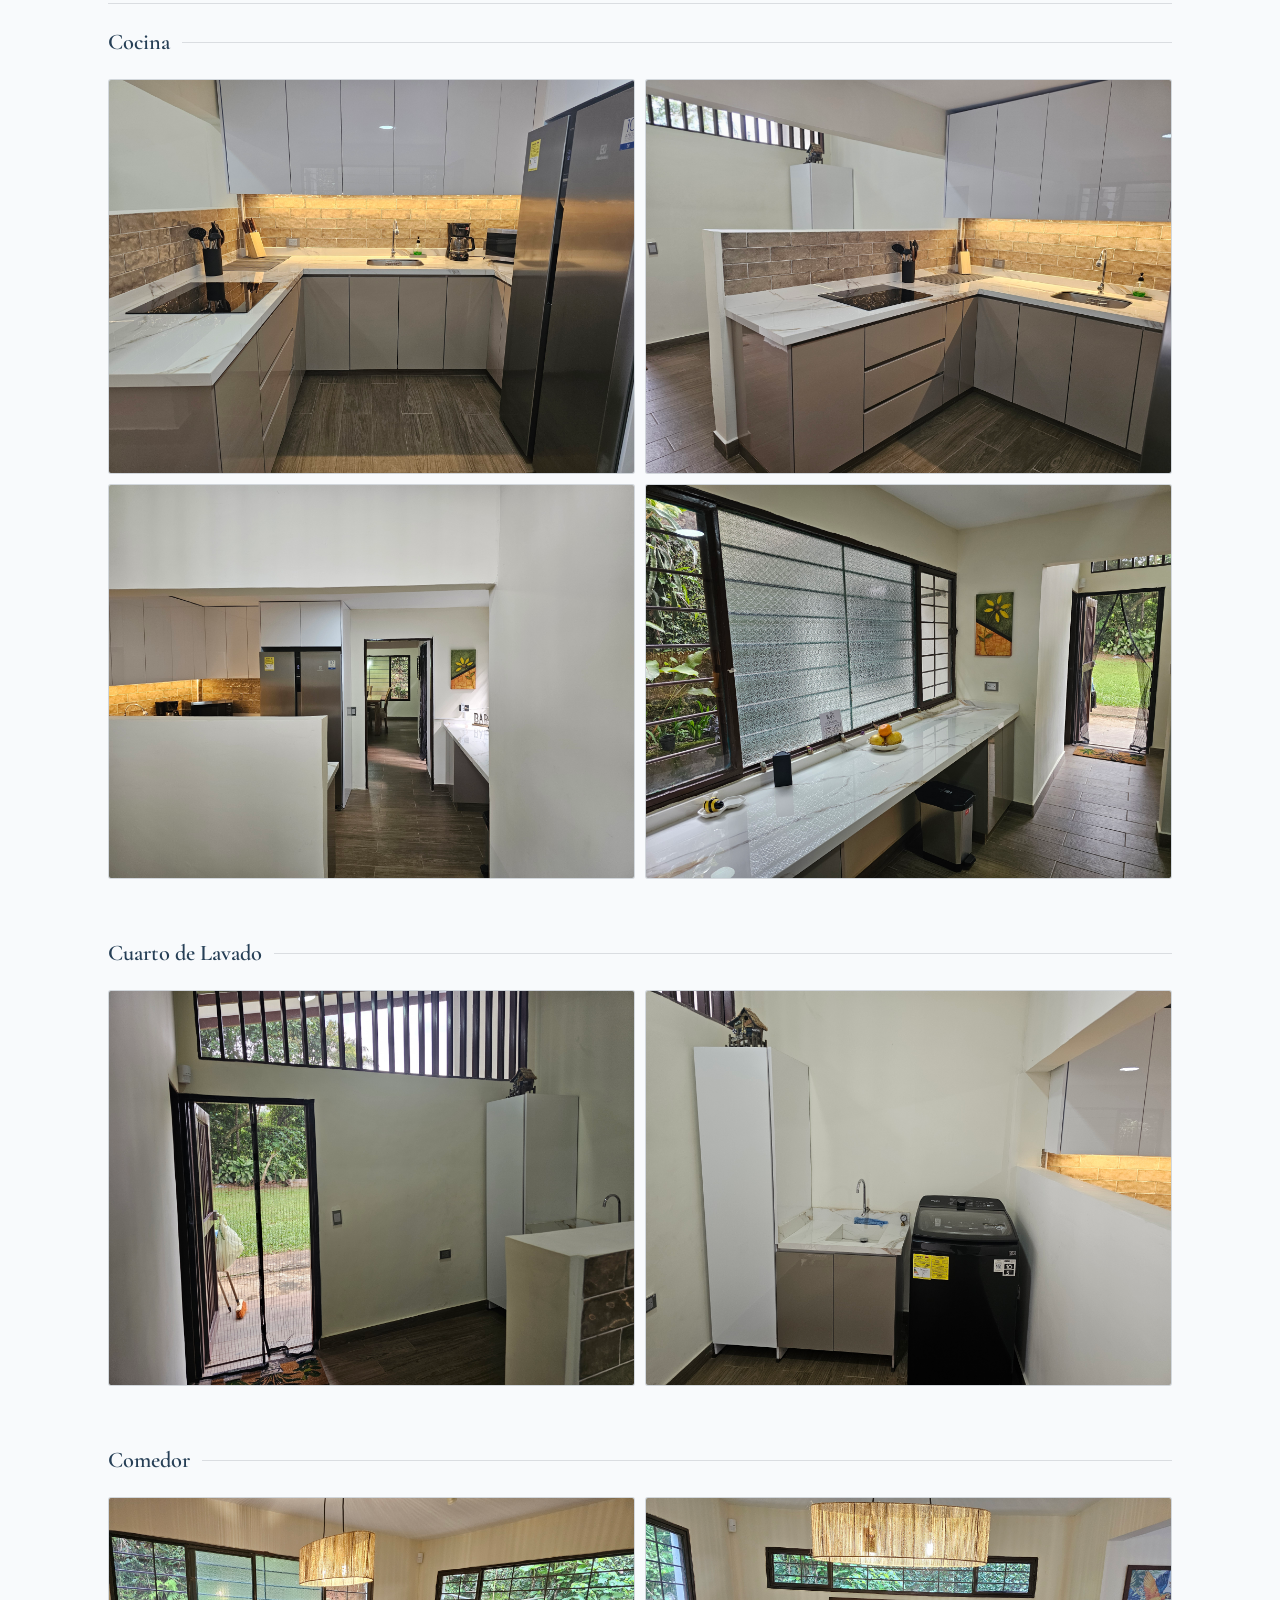
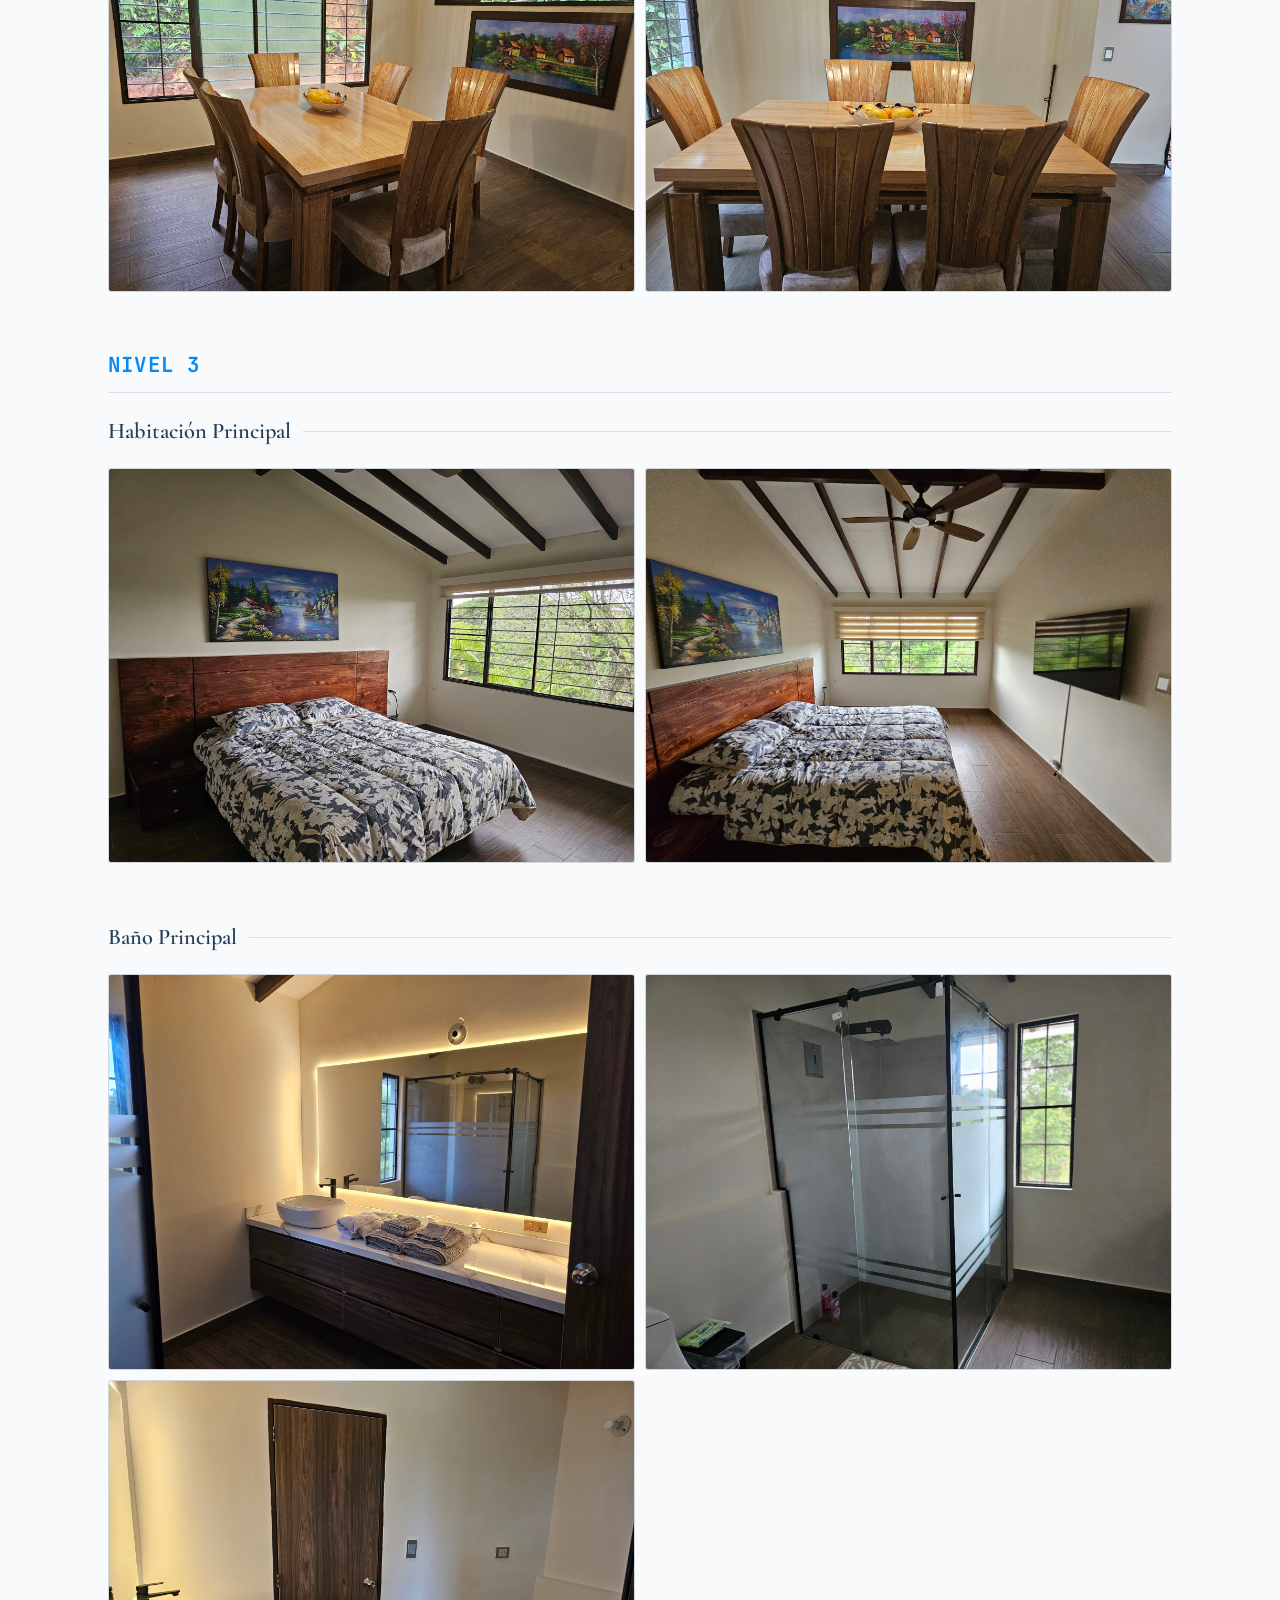
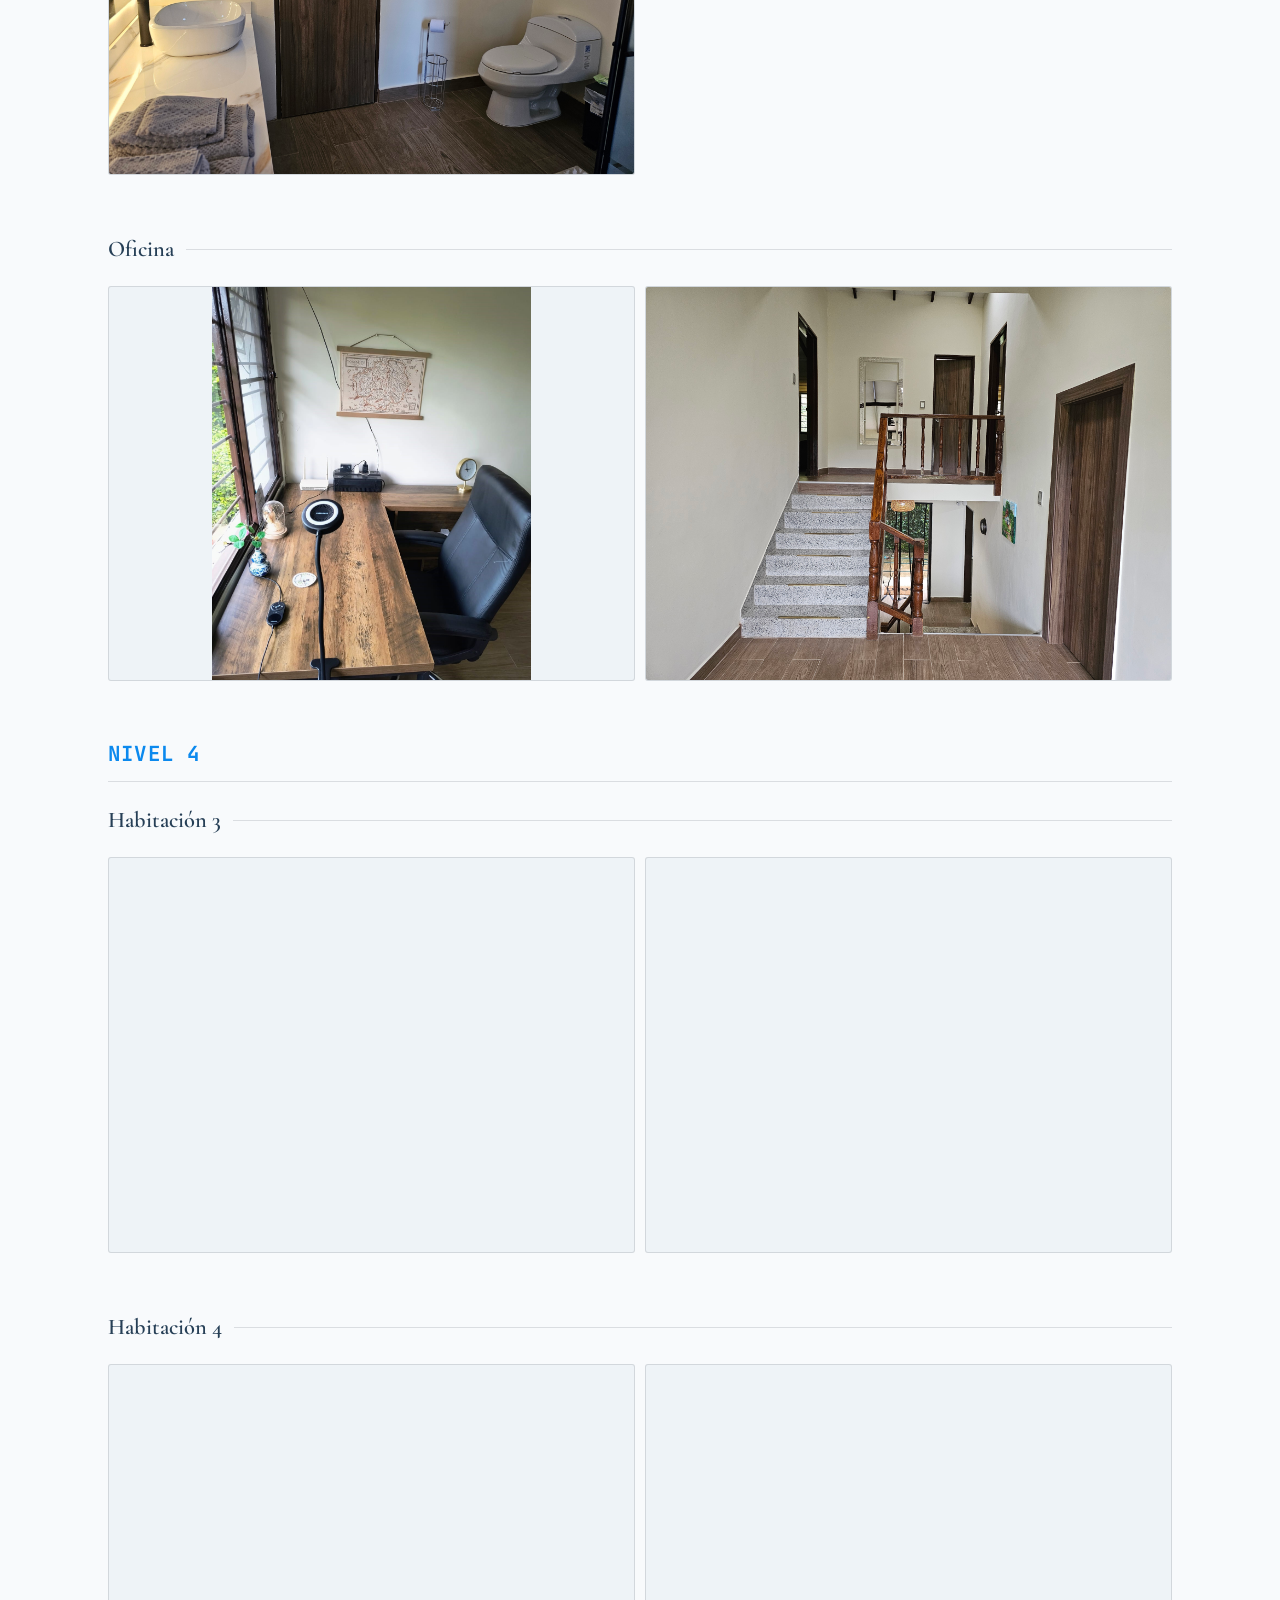
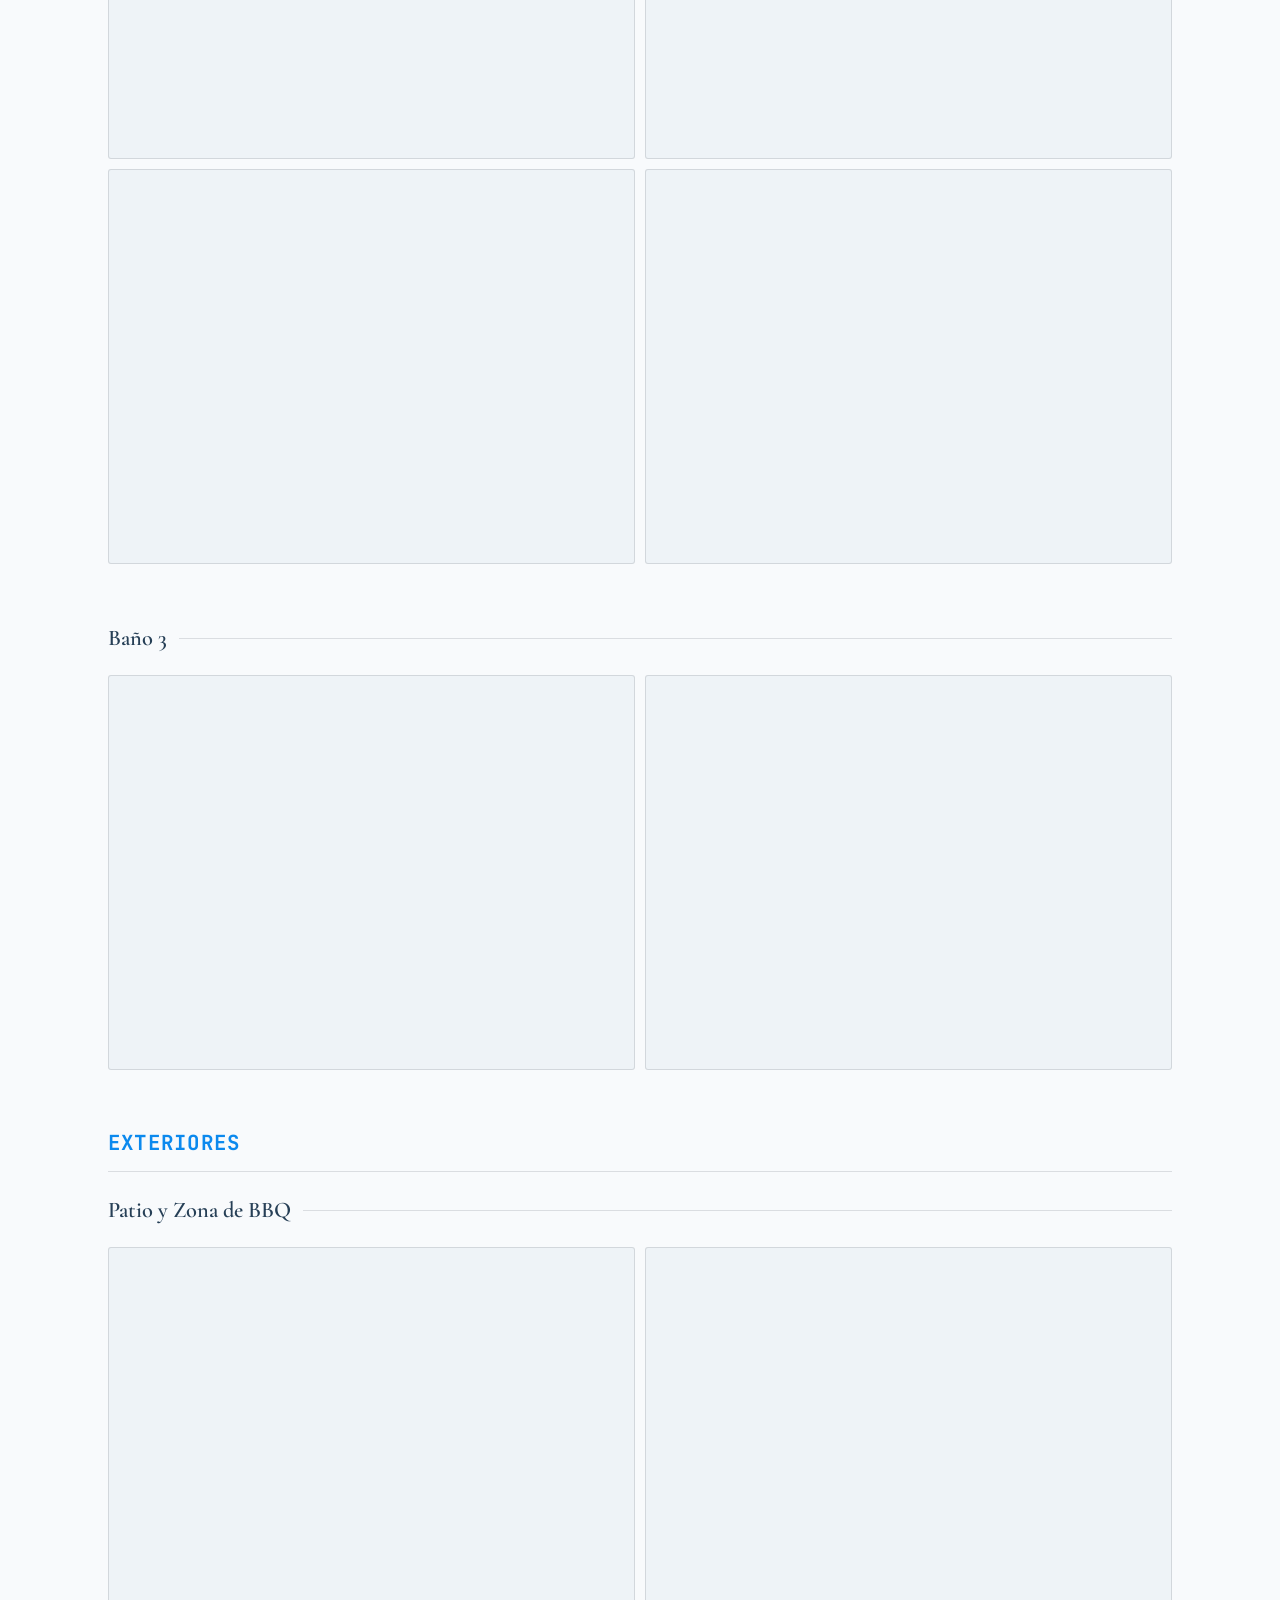
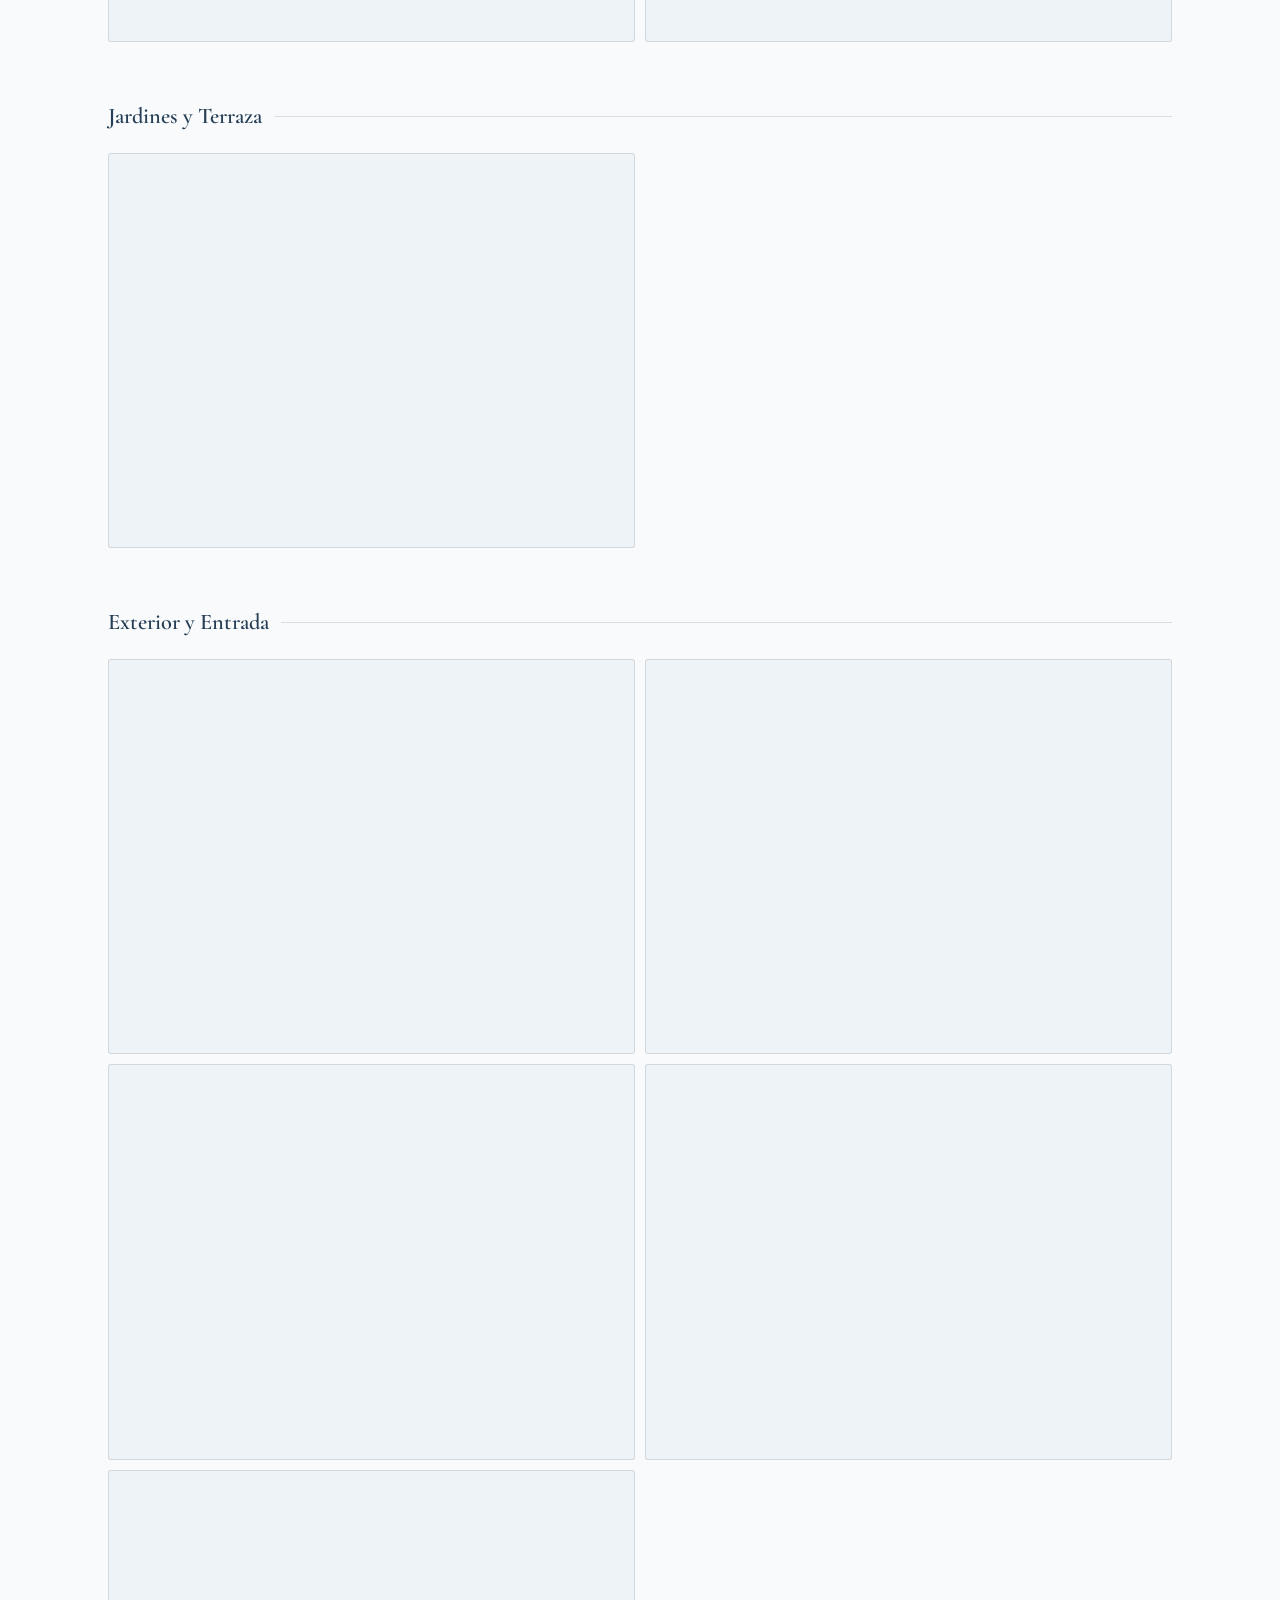
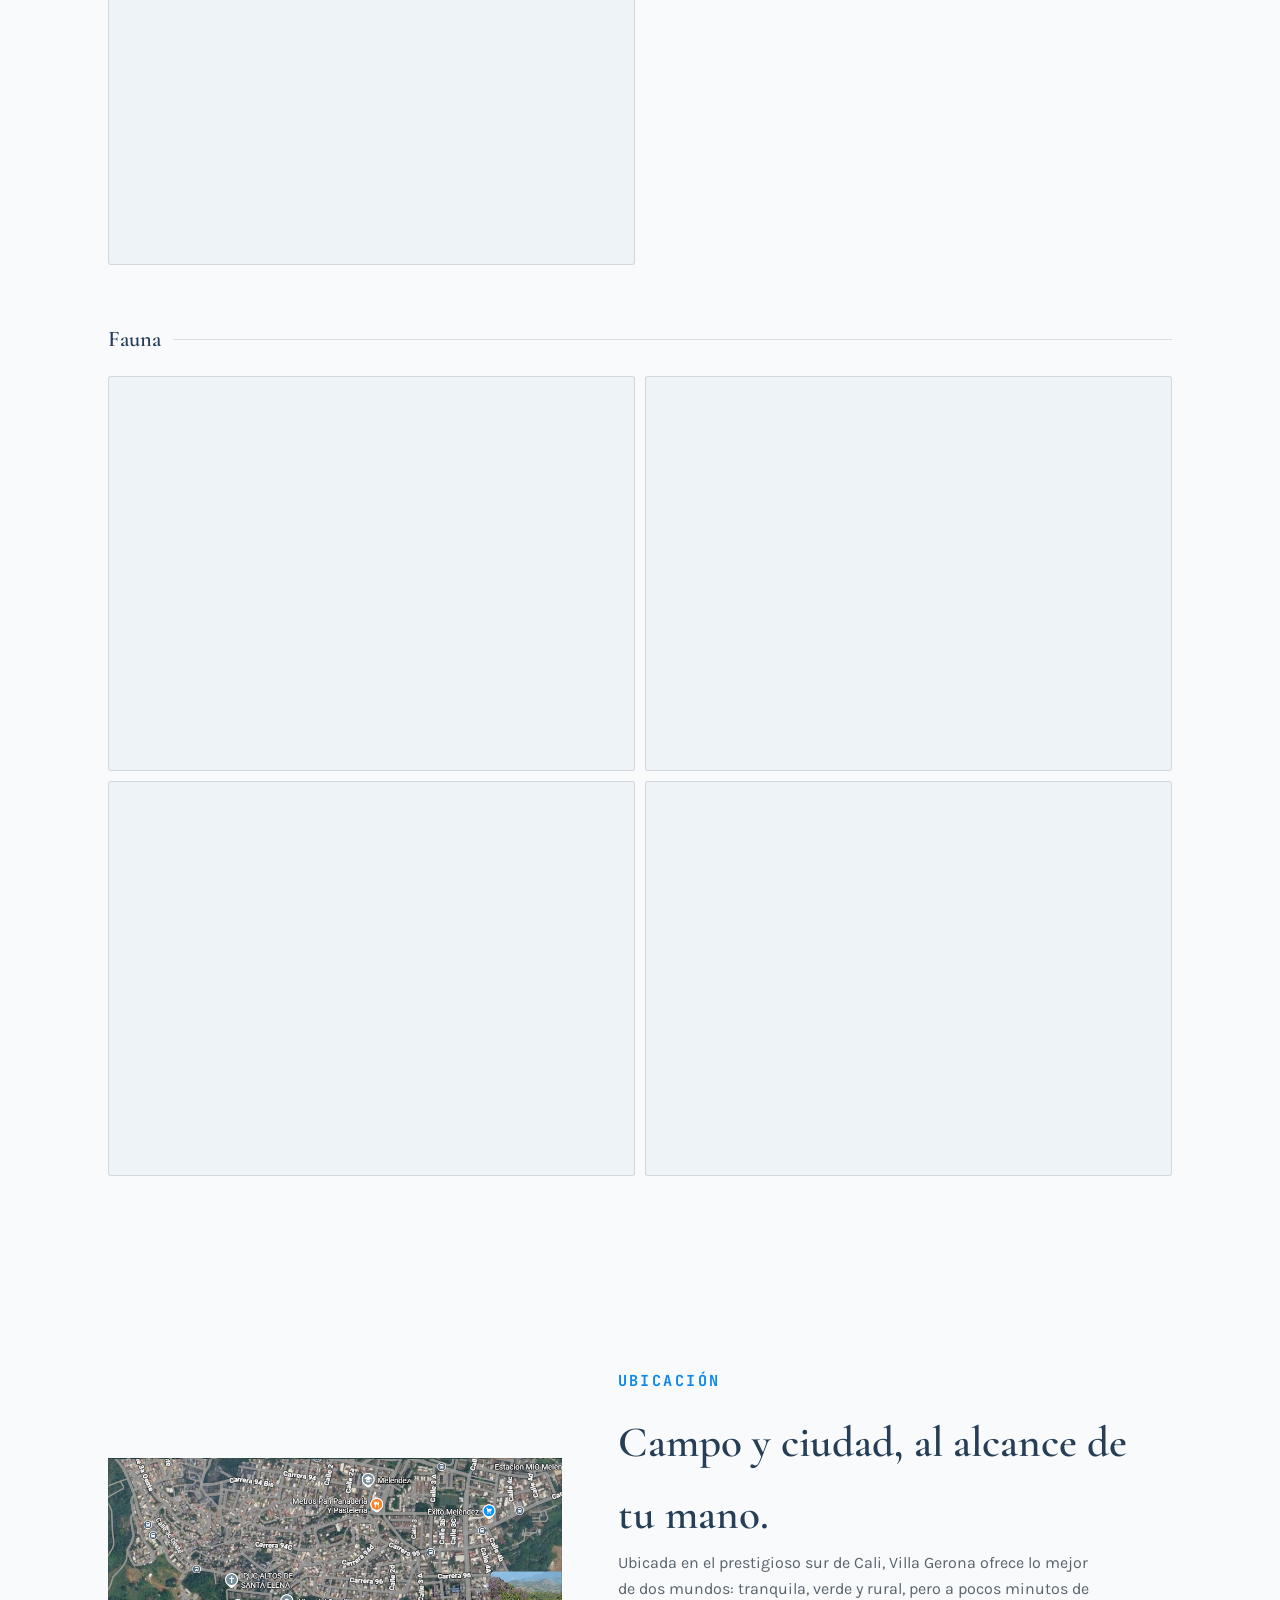
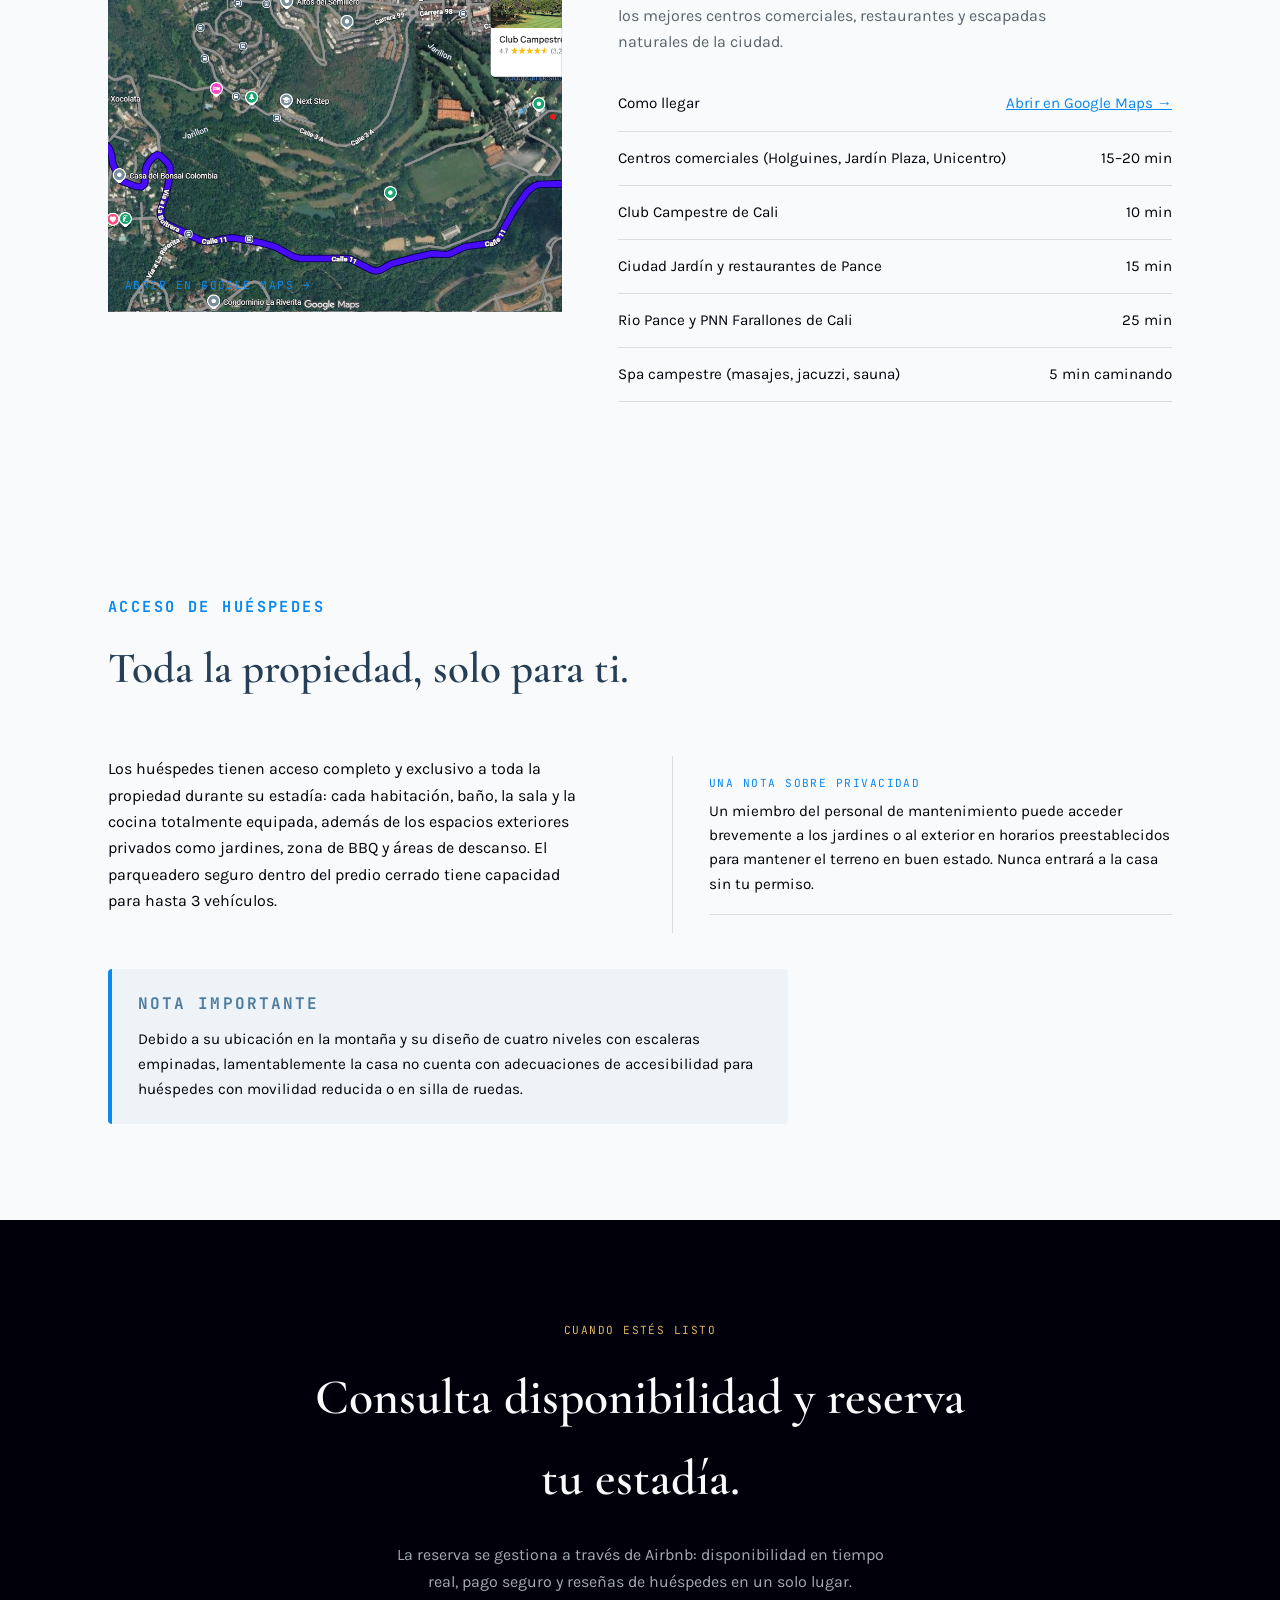
==== commit 0d072ab2: "Add Villa Gerona and Questions nav tabs" ====
--- a/index-es.html
+++ b/index-es.html
@@ -109,6 +109,7 @@
       <span></span><span></span><span></span>
     </button>
     <div class="navlinks" id="navLinks">
+      <a href="#">Villa Gerona</a>
       <a href="#story">La Casa</a>
       <a href="#amenities">Comodidades</a>
       <div class="nav-dropdown">
@@ -140,6 +141,7 @@
       <a href="#location">Ubicación</a>
       <a href="#access">Acceso de Huéspedes</a>
       <a href="#book" class="nav-cta">Consultar Disponibilidad</a>
+      <a href="#contact">Preguntas</a>
     </div>
   </nav>
 </header>
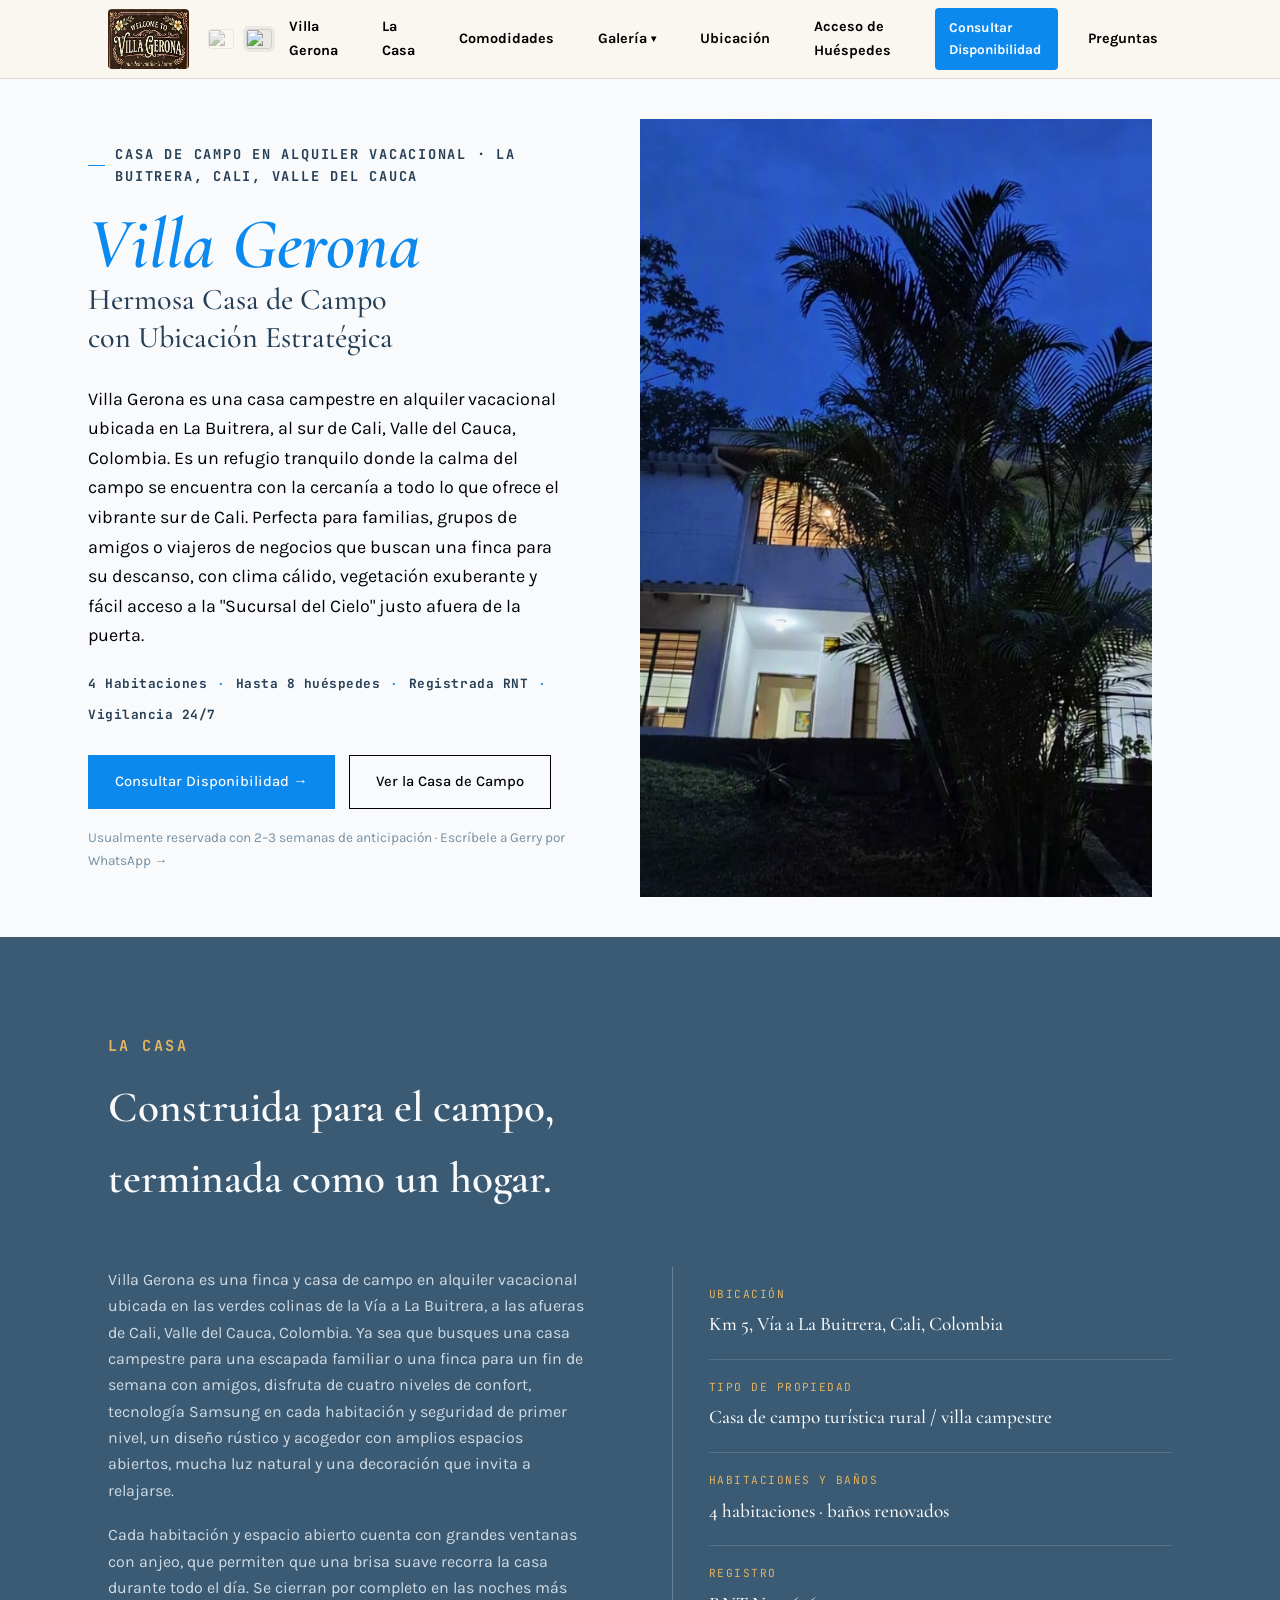
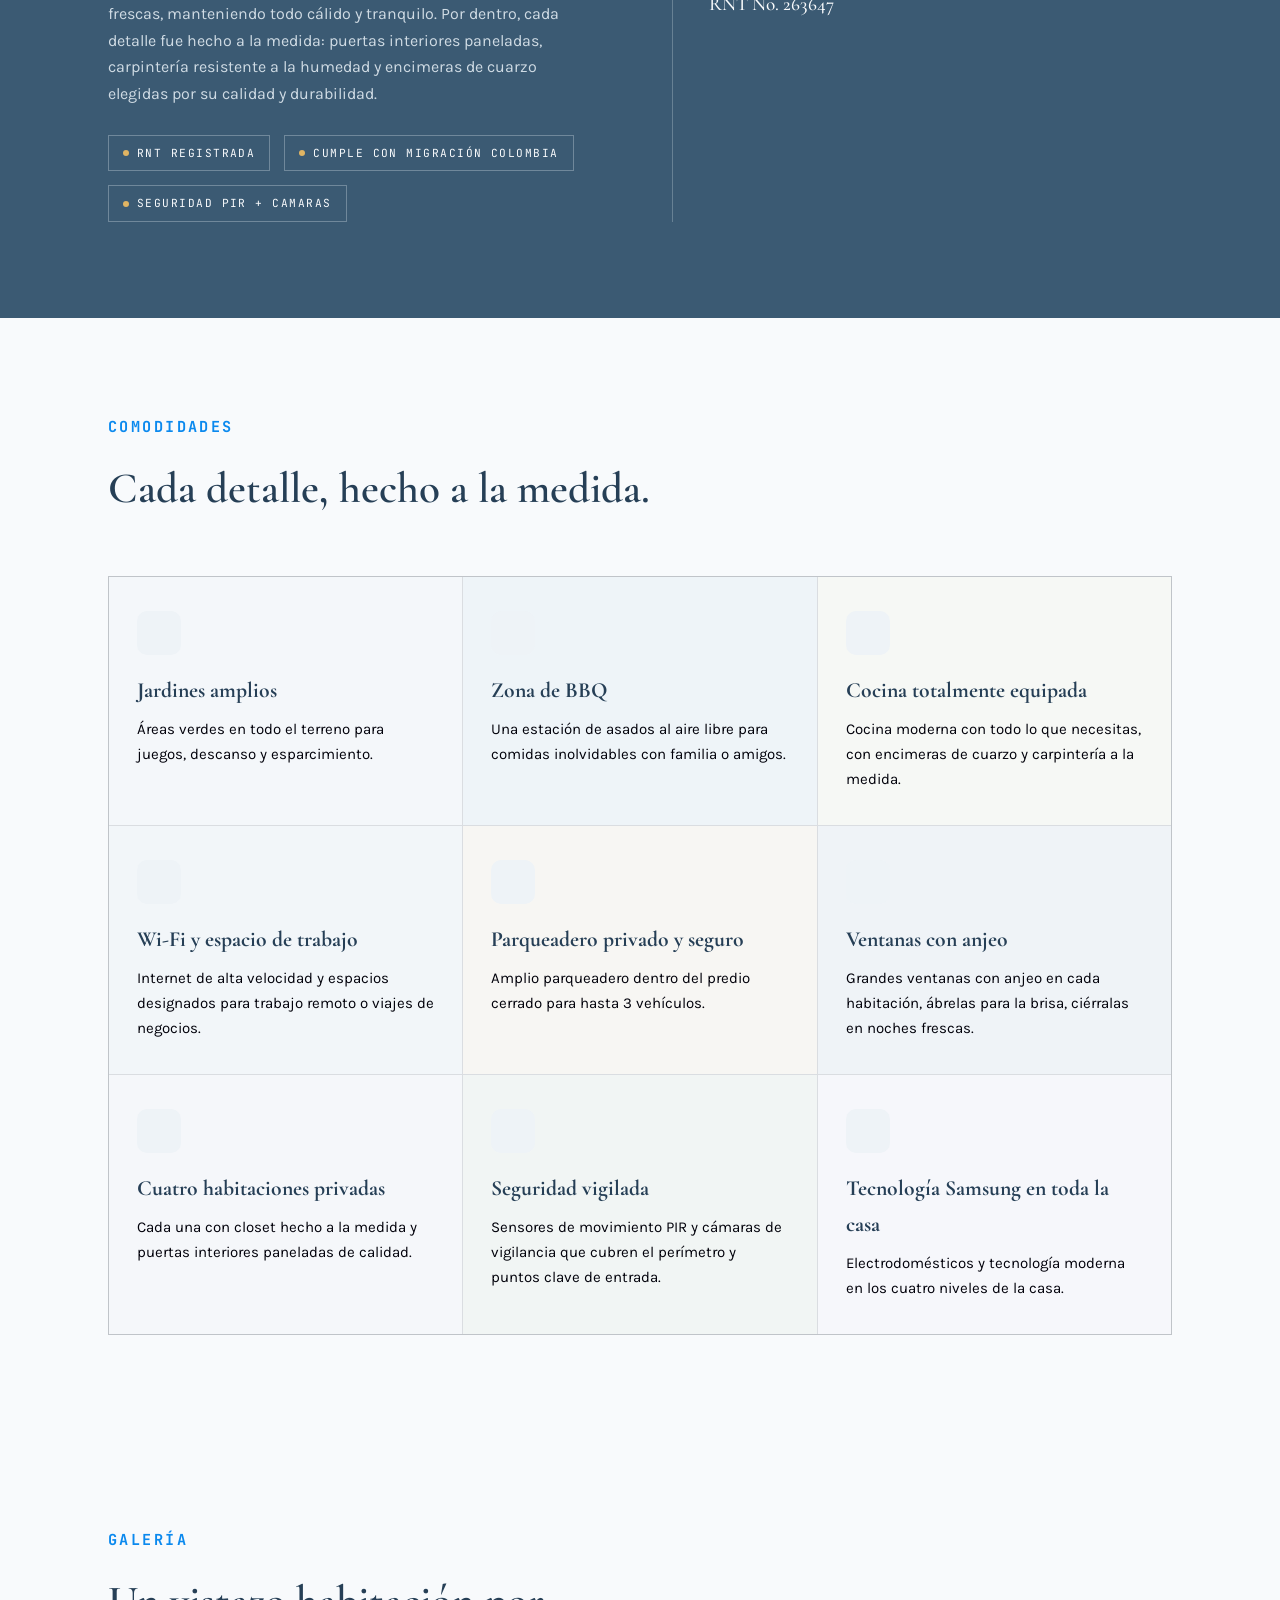
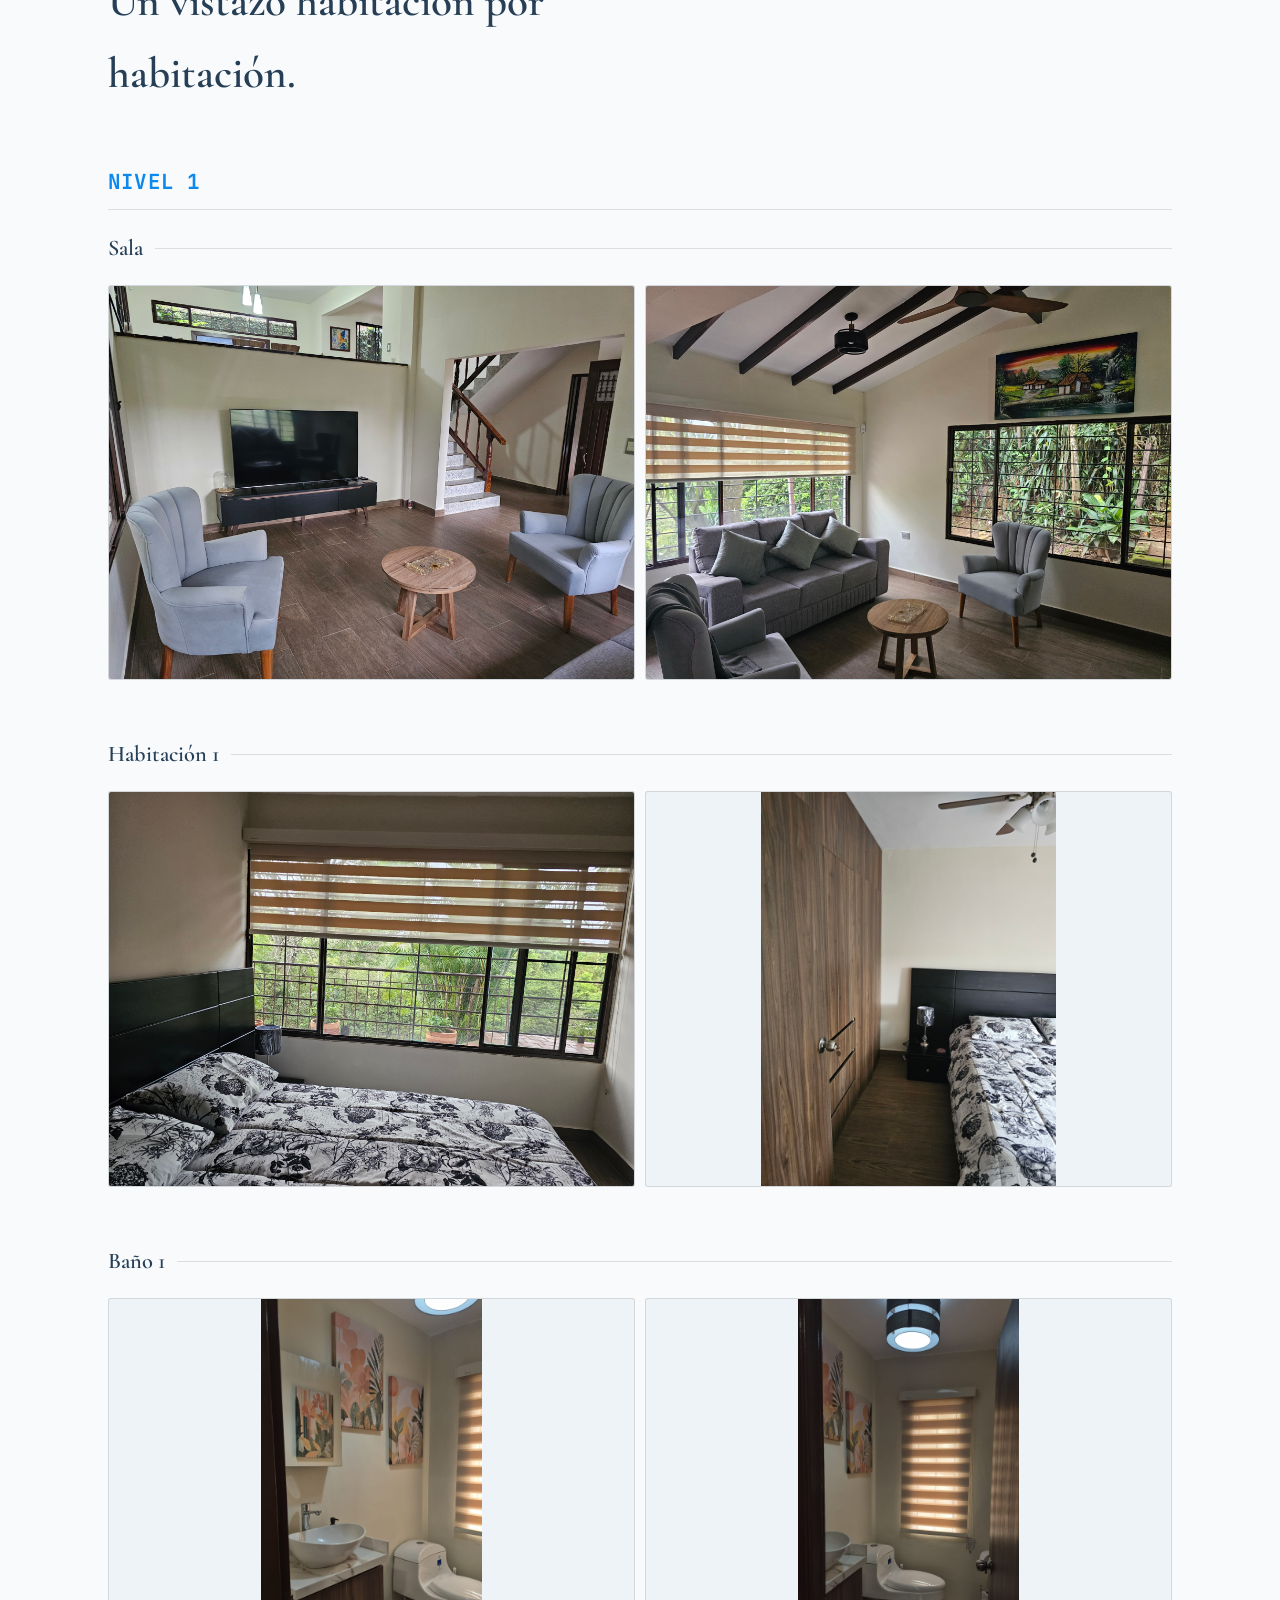
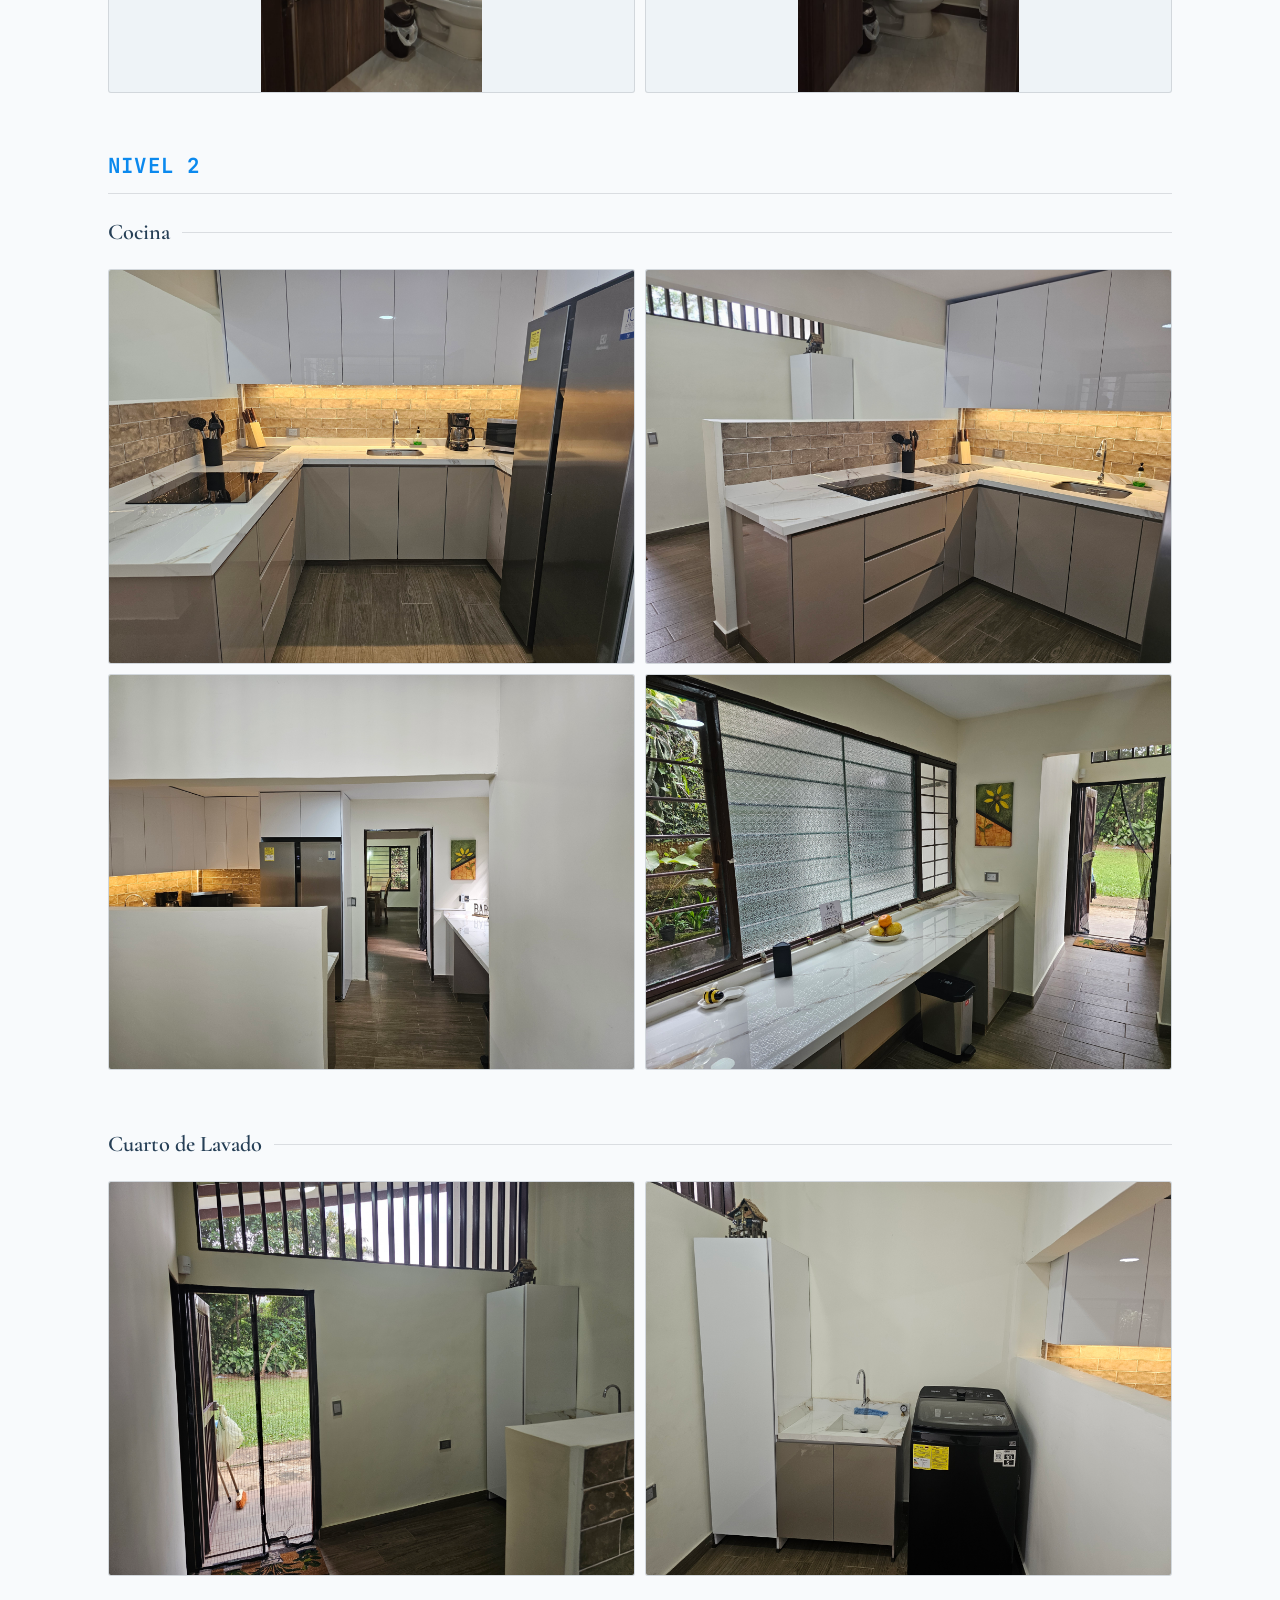
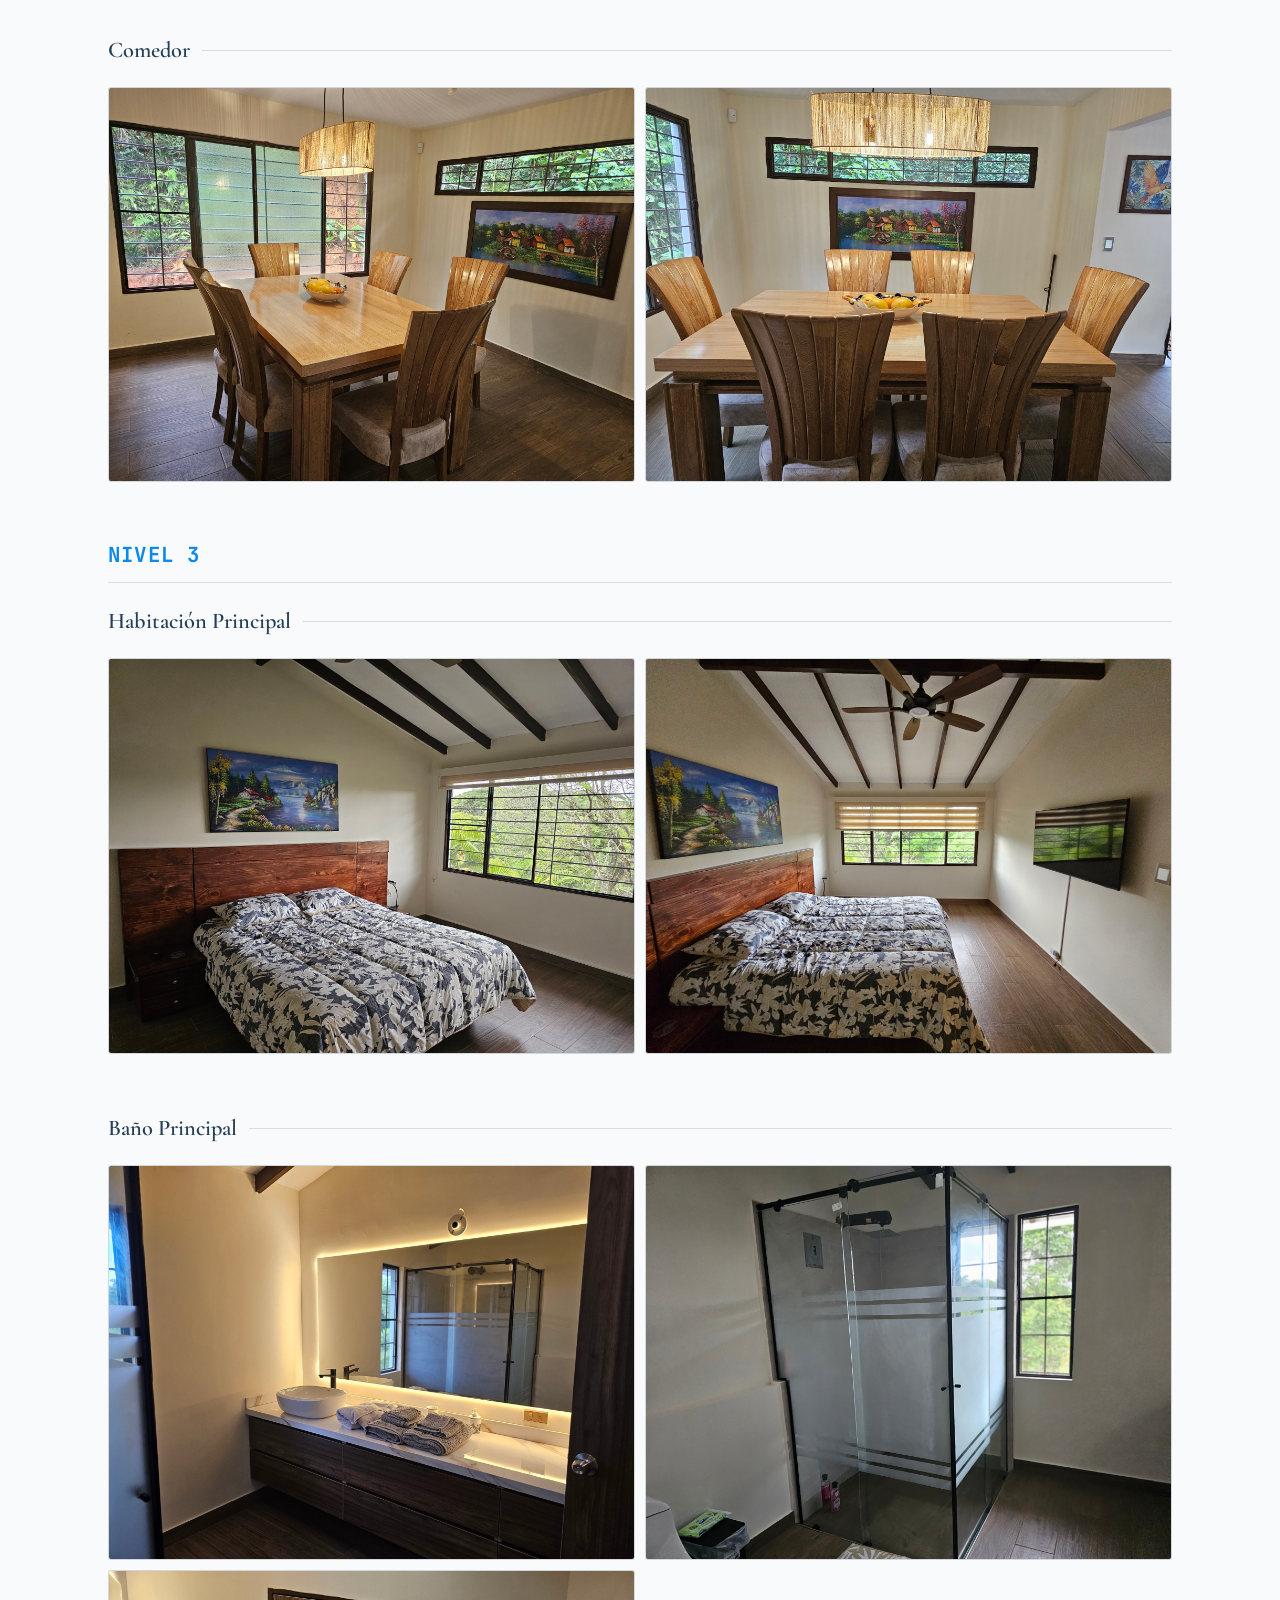
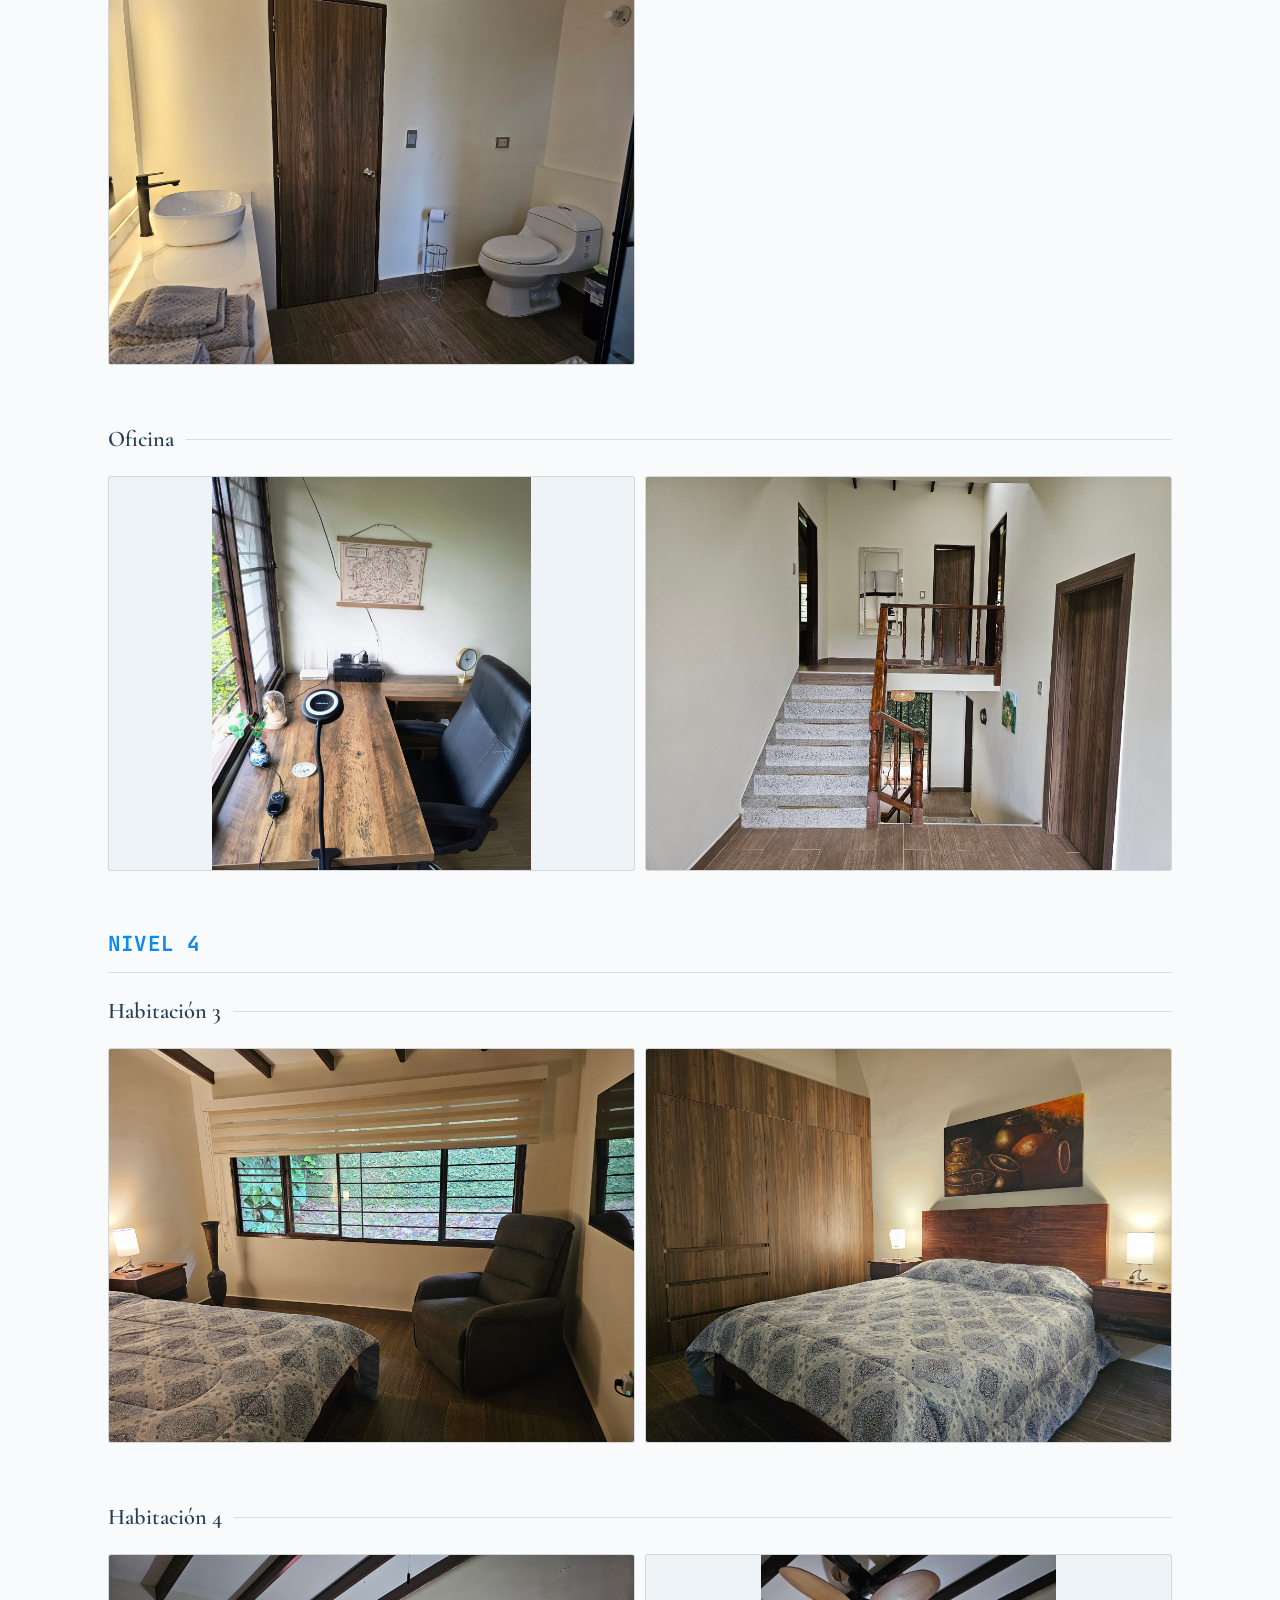
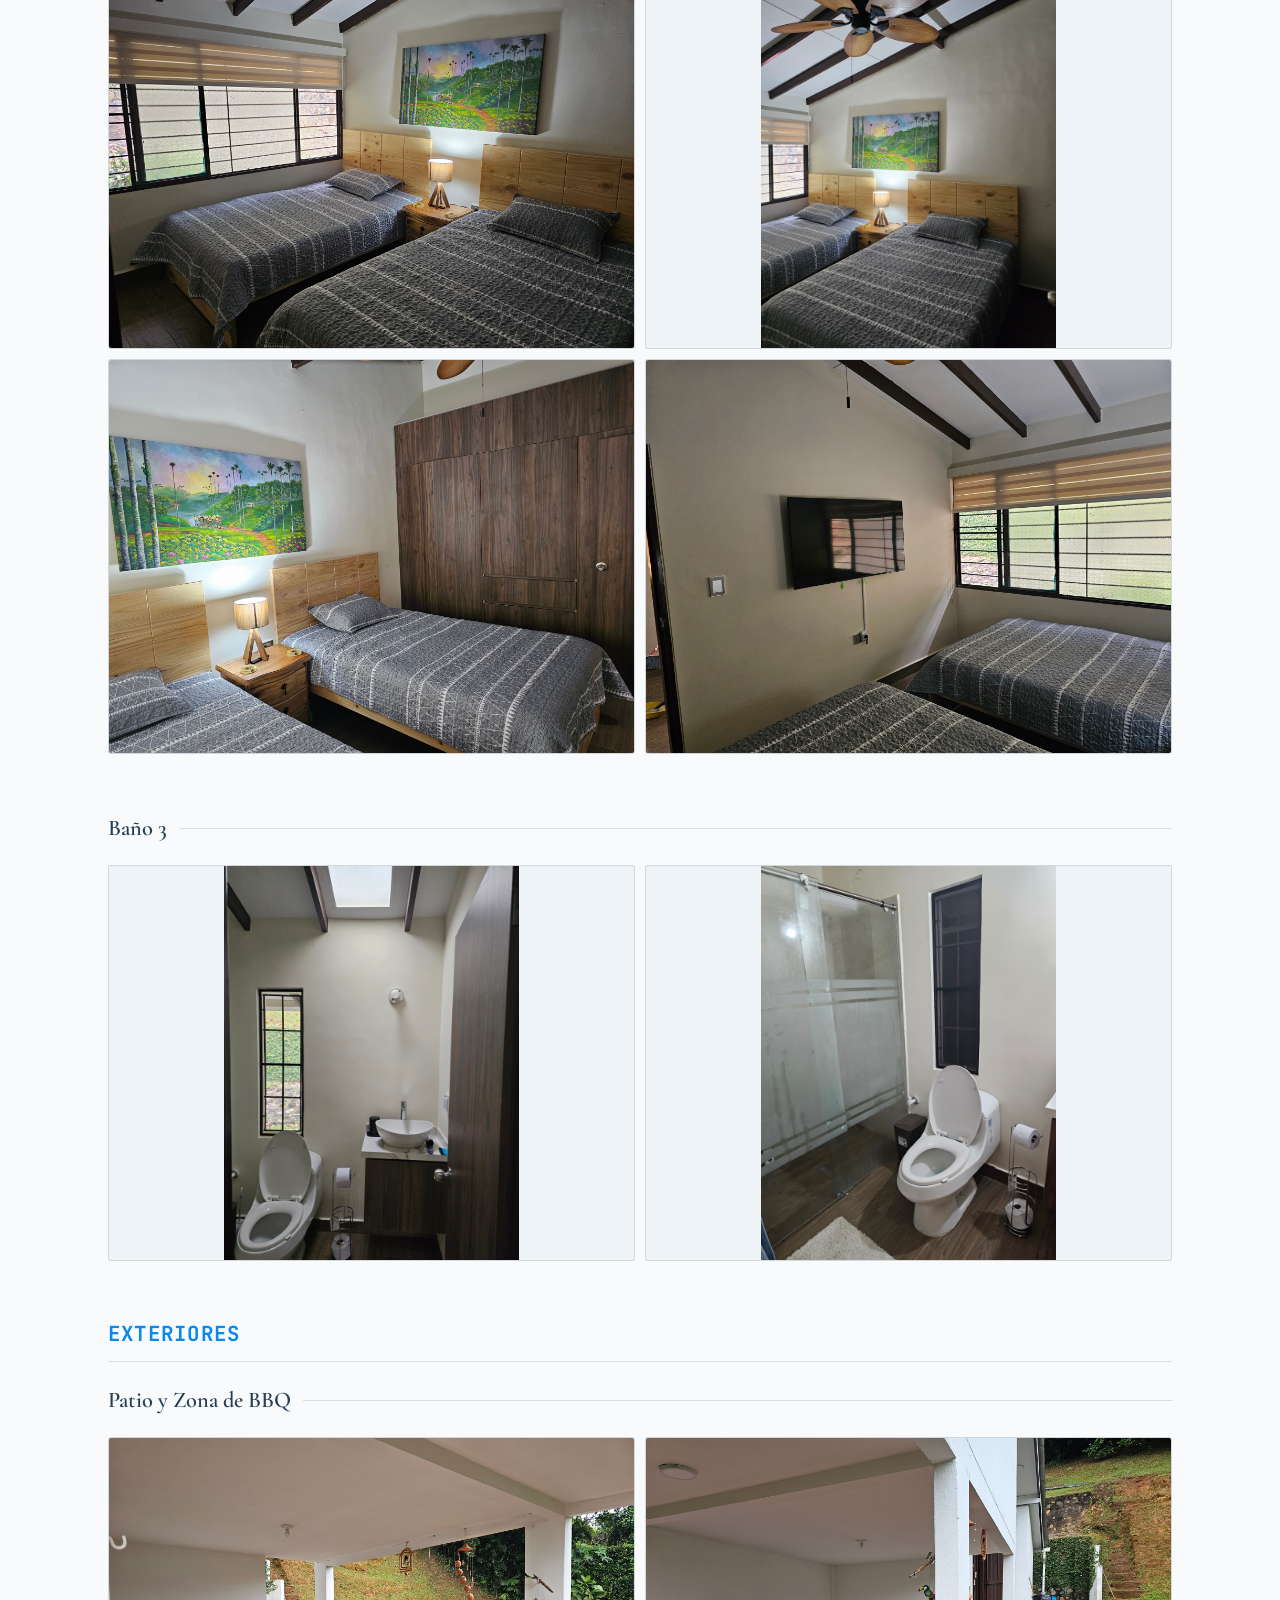
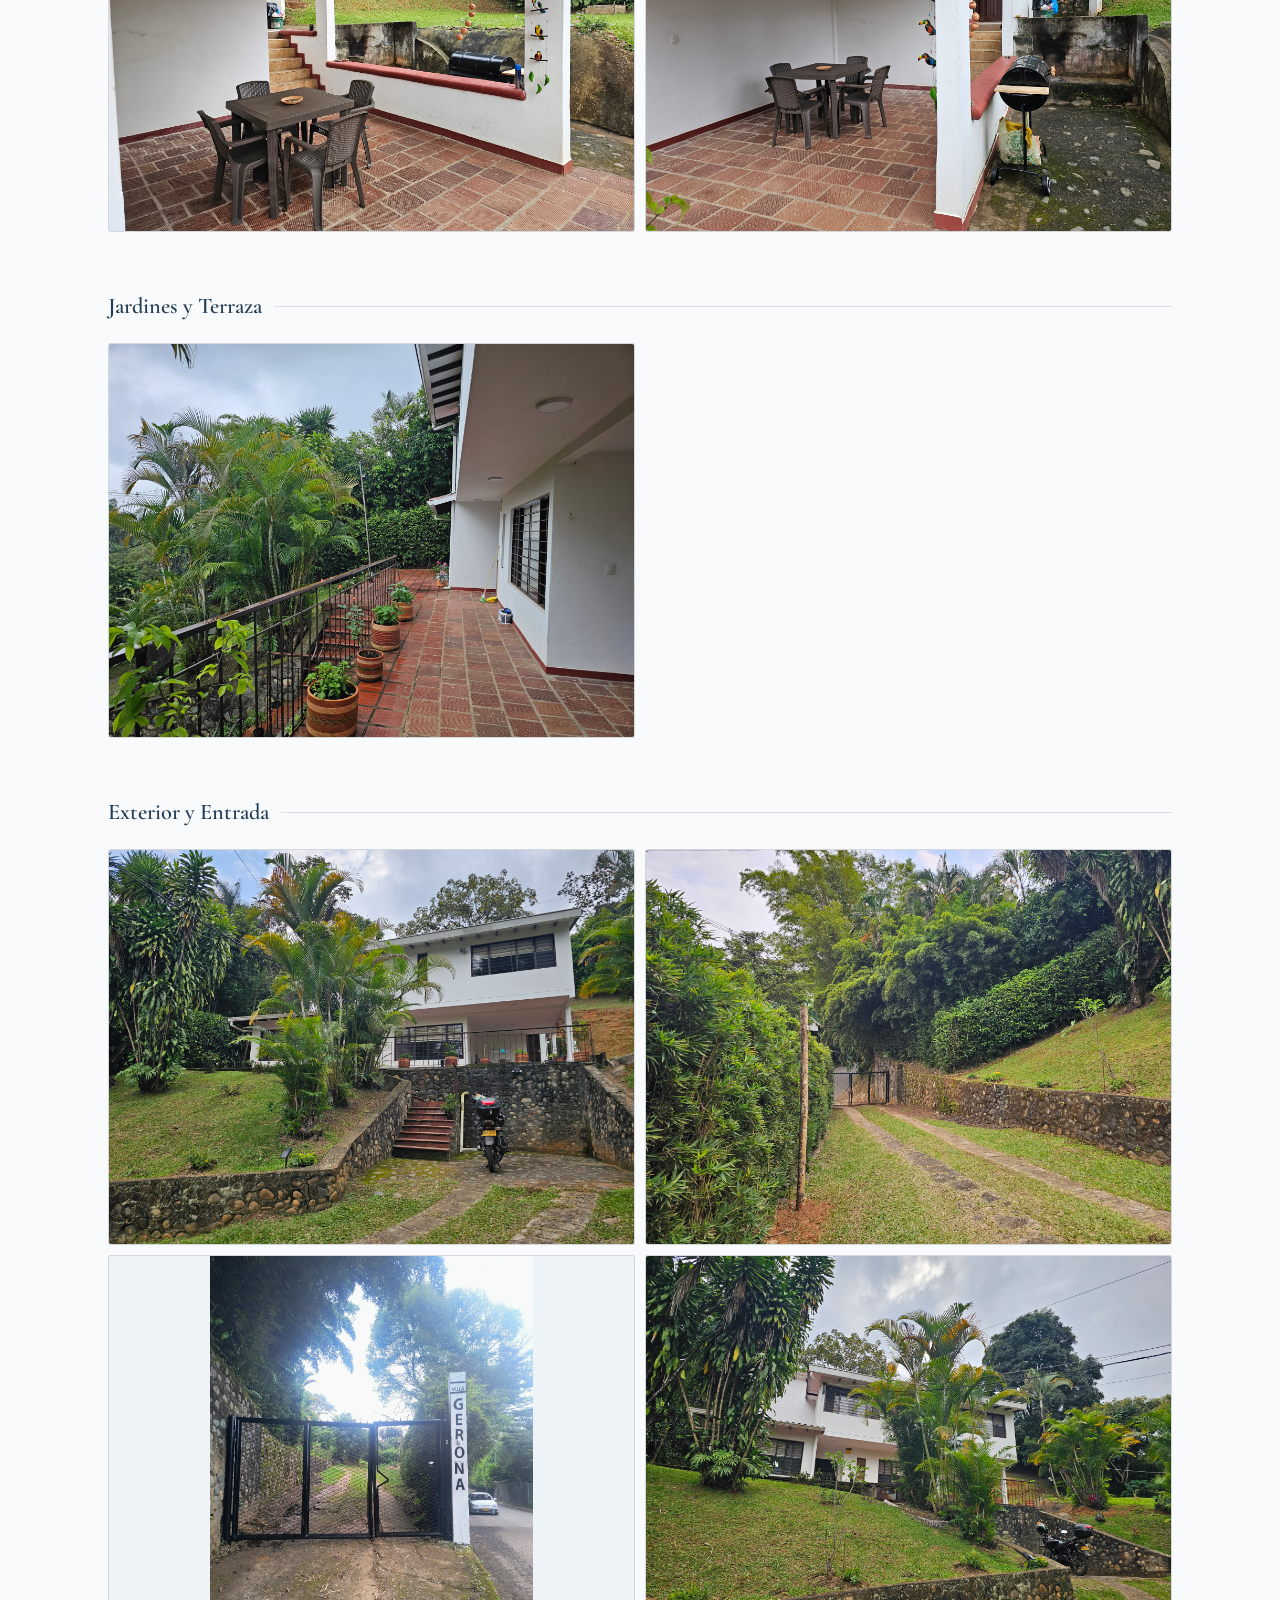
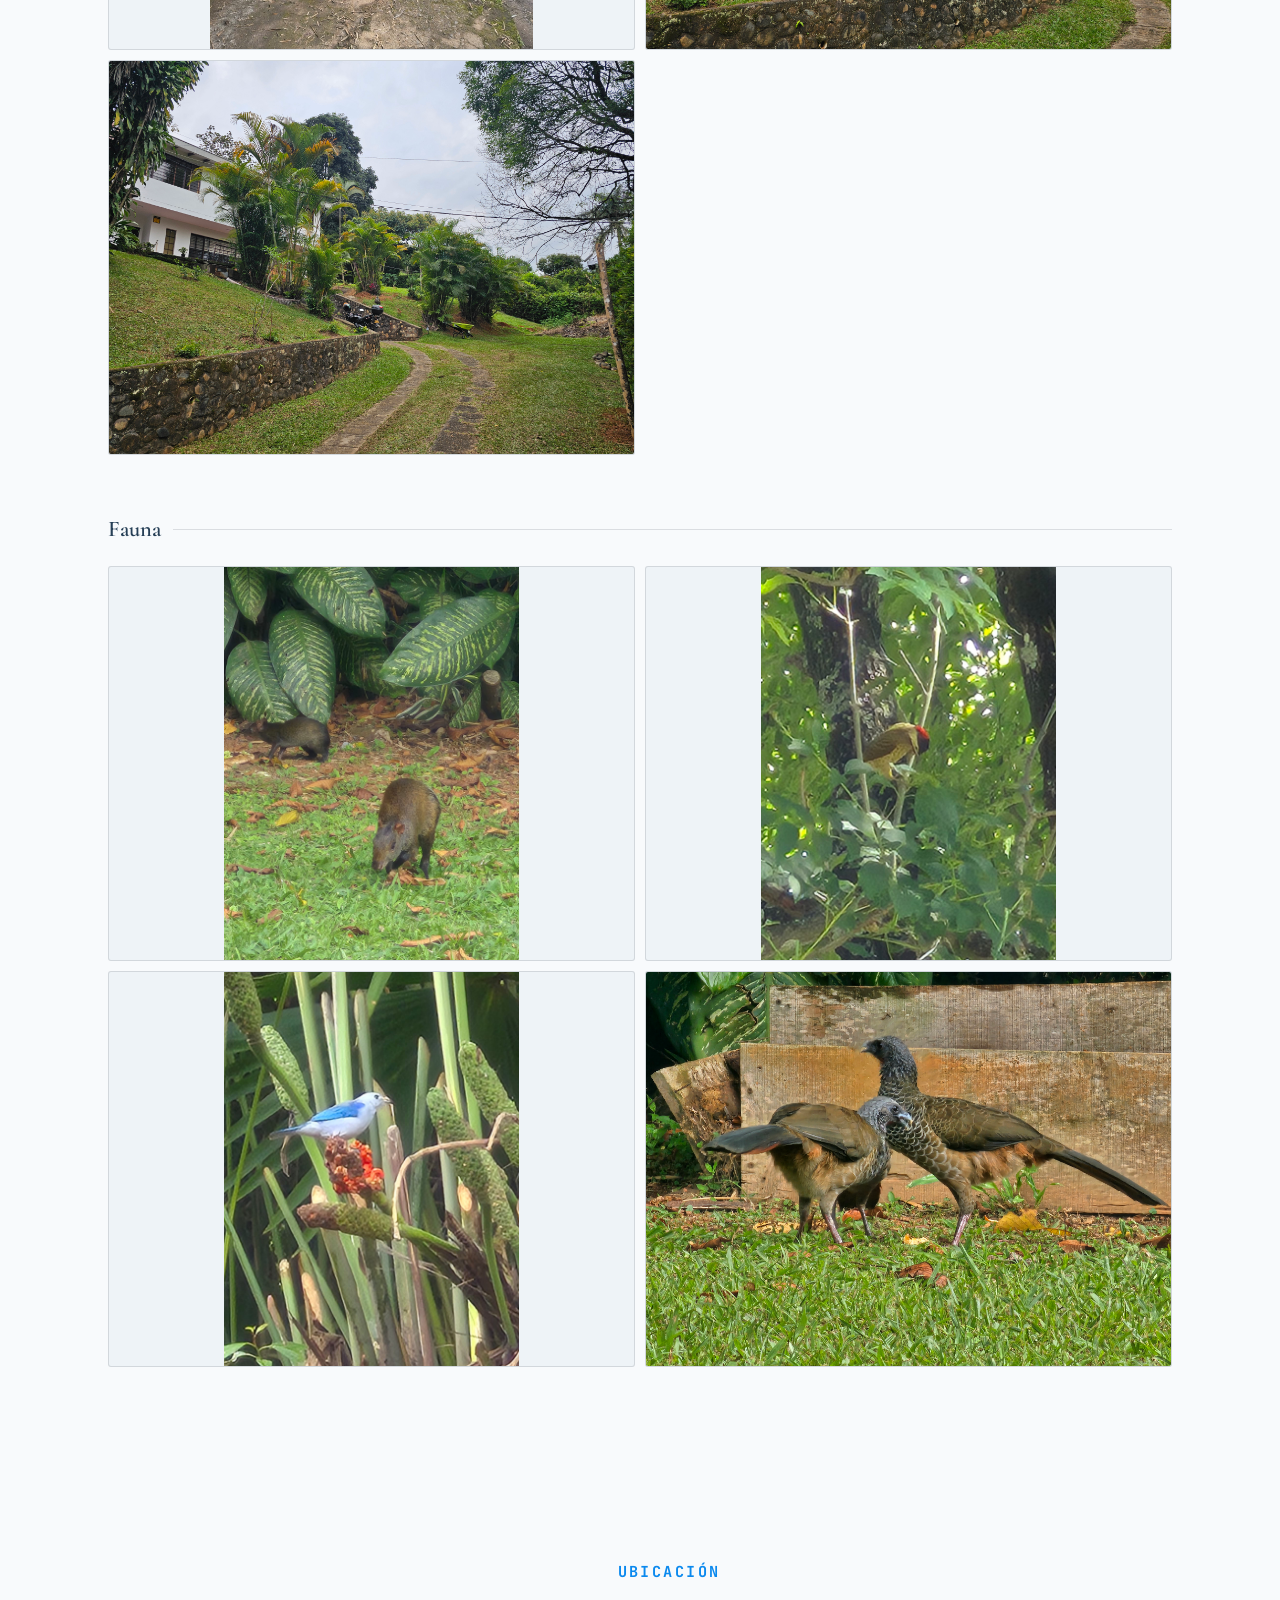
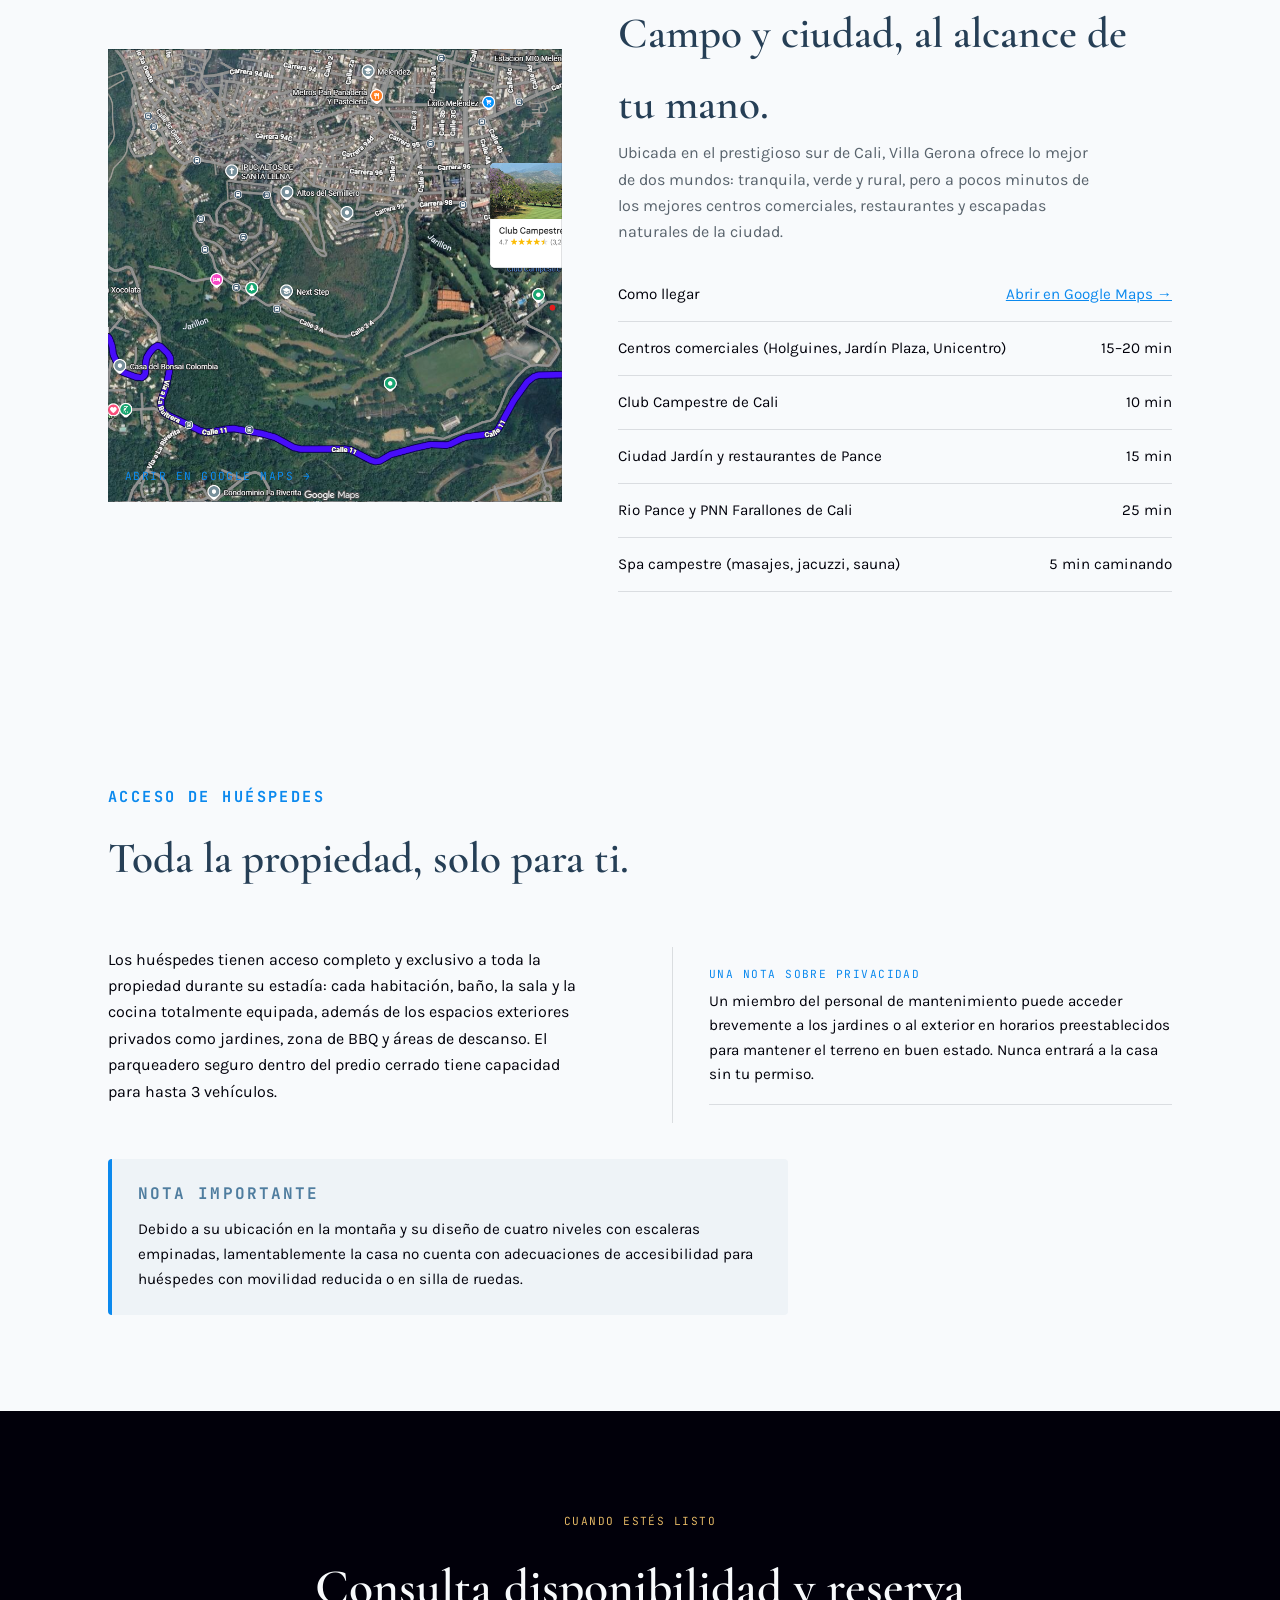
==== commit b088431f: "Adde SEO Keword phrasing and enable website" ====
--- a/index-es.html
+++ b/index-es.html
@@ -150,9 +150,9 @@
 <section class="hero">
   <div class="hero-flex">
     <div class="hero-text-col">
-      <div class="eyebrow mono">Casa de Campo Rural · Vía a La Buitrera, Cali</div>
+      <div class="eyebrow mono">Casa de Campo en Alquiler Vacacional · La Buitrera, Cali, Valle del Cauca</div>
       <h1><em>Villa Gerona</em><br><span class="sub">Hermosa Casa de Campo<br>con Ubicación Estratégica</span></h1>
-      <p class="lead">Un refugio tranquilo donde la calma del campo se encuentra con la cercanía a todo lo que ofrece el vibrante sur de Cali. Perfecto para familias, grupos de amigos o viajeros de negocios, con clima cálido, vegetación exuberante y fácil acceso a la "Sucursal del Cielo" justo afuera de la puerta.</p>
+      <p class="lead">Villa Gerona es una casa campestre en alquiler vacacional ubicada en La Buitrera, al sur de Cali, Valle del Cauca, Colombia. Es un refugio tranquilo donde la calma del campo se encuentra con la cercanía a todo lo que ofrece el vibrante sur de Cali. Perfecta para familias, grupos de amigos o viajeros de negocios que buscan una finca para su descanso, con clima cálido, vegetación exuberante y fácil acceso a la "Sucursal del Cielo" justo afuera de la puerta.</p>
       <div class="hero-quickstats">
         <span>4 Habitaciones</span><span class="sep">·</span><span>Hasta 8 huéspedes</span><span class="sep">·</span><span>Registrada RNT</span><span class="sep">·</span><span>Vigilancia 24/7</span>
       </div>
@@ -174,7 +174,7 @@
     </div>
     <div class="story-grid">
       <div>
-        <p>Villa Gerona es una casa de campo turística rural ubicada en las verdes colinas de la Vía a La Buitrera, a las afueras de Cali. Disfruta de cuatro niveles de confort, tecnología Samsung en cada habitación y seguridad de primer nivel, un diseño rústico y acogedor con amplios espacios abiertos, mucha luz natural y una decoración que invita a relajarse.</p>
+        <p>Villa Gerona es una finca y casa de campo en alquiler vacacional ubicada en las verdes colinas de la Vía a La Buitrera, a las afueras de Cali, Valle del Cauca, Colombia. Ya sea que busques una casa campestre para una escapada familiar o una finca para un fin de semana con amigos, disfruta de cuatro niveles de confort, tecnología Samsung en cada habitación y seguridad de primer nivel, un diseño rústico y acogedor con amplios espacios abiertos, mucha luz natural y una decoración que invita a relajarse.</p>
         <p>Cada habitación y espacio abierto cuenta con grandes ventanas con anjeo, que permiten que una brisa suave recorra la casa durante todo el día. Se cierran por completo en las noches más frescas, manteniendo todo cálido y tranquilo. Por dentro, cada detalle fue hecho a la medida: puertas interiores paneladas, carpintería resistente a la humedad y encimeras de cuarzo elegidas por su calidad y durabilidad.</p>
         <div class="badge-row">
           <div class="badge"><span class="dot"></span><span class="mono">RNT Registrada</span></div>
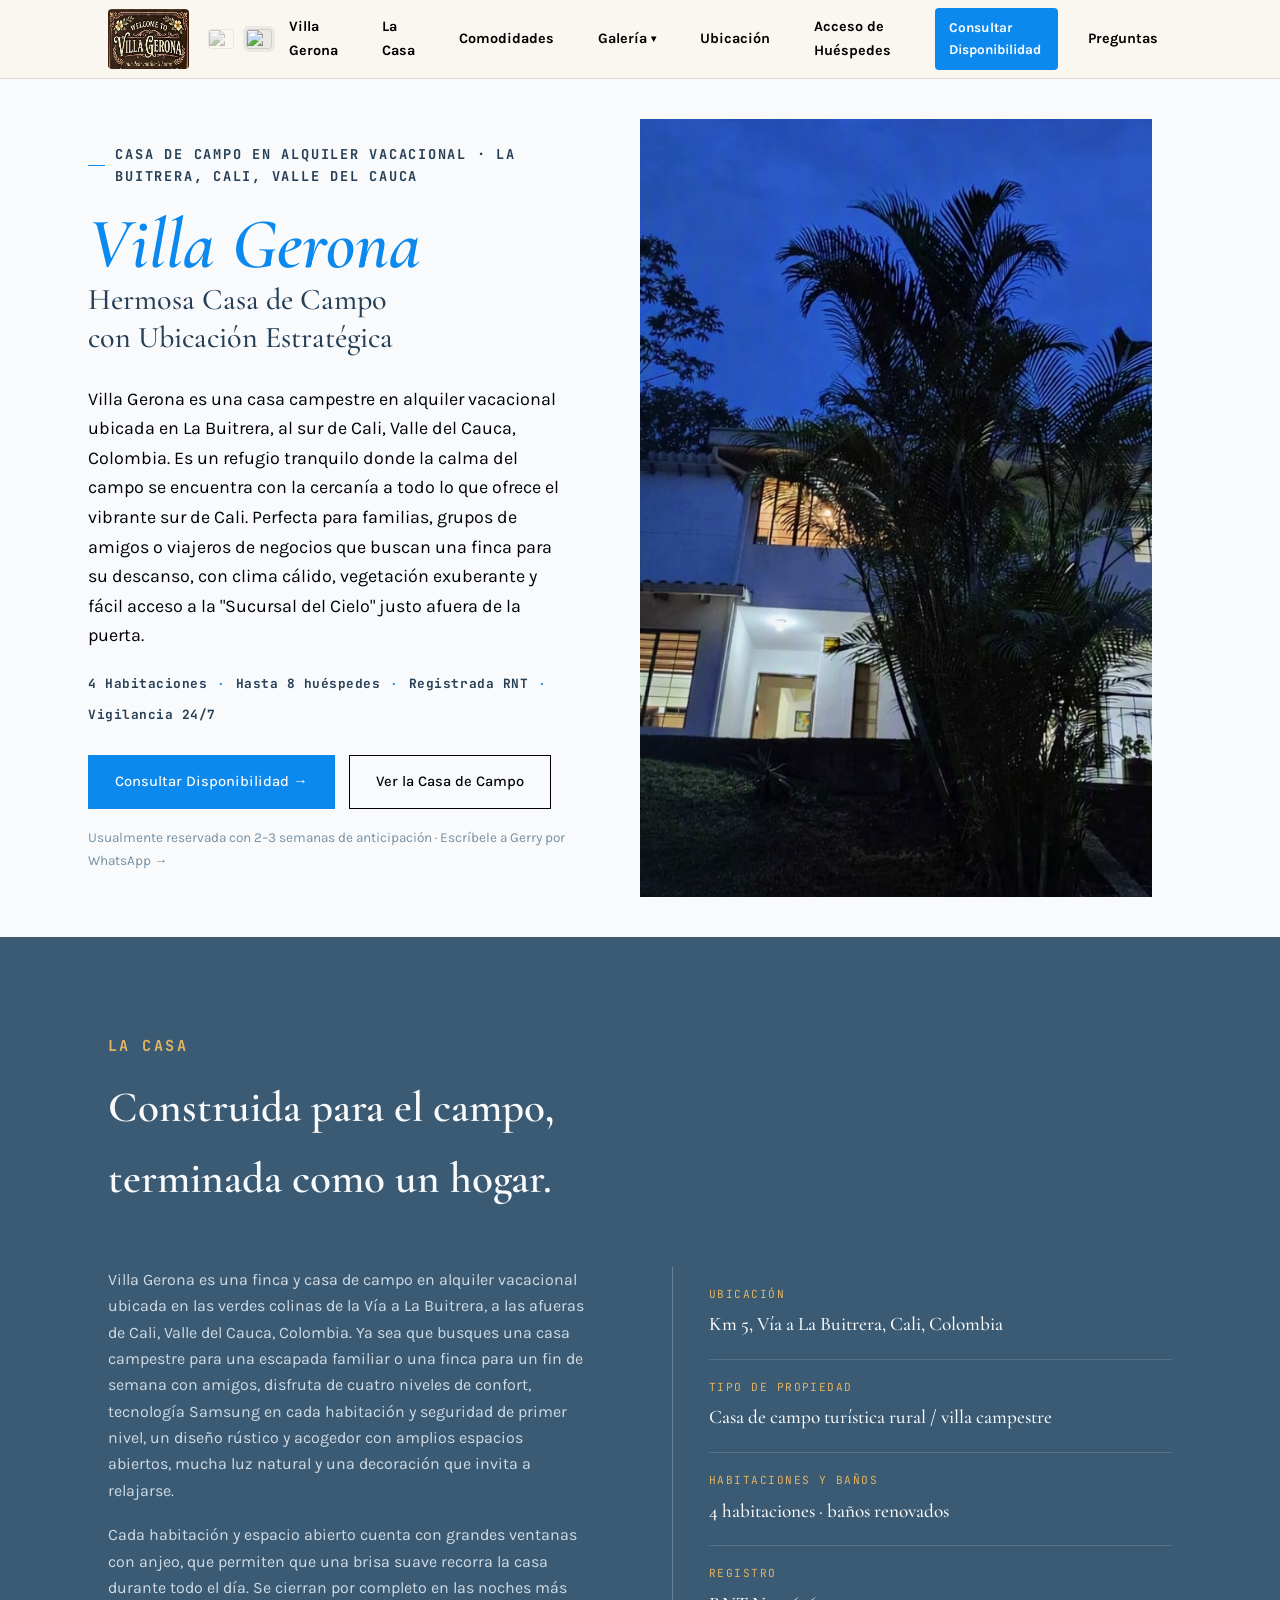
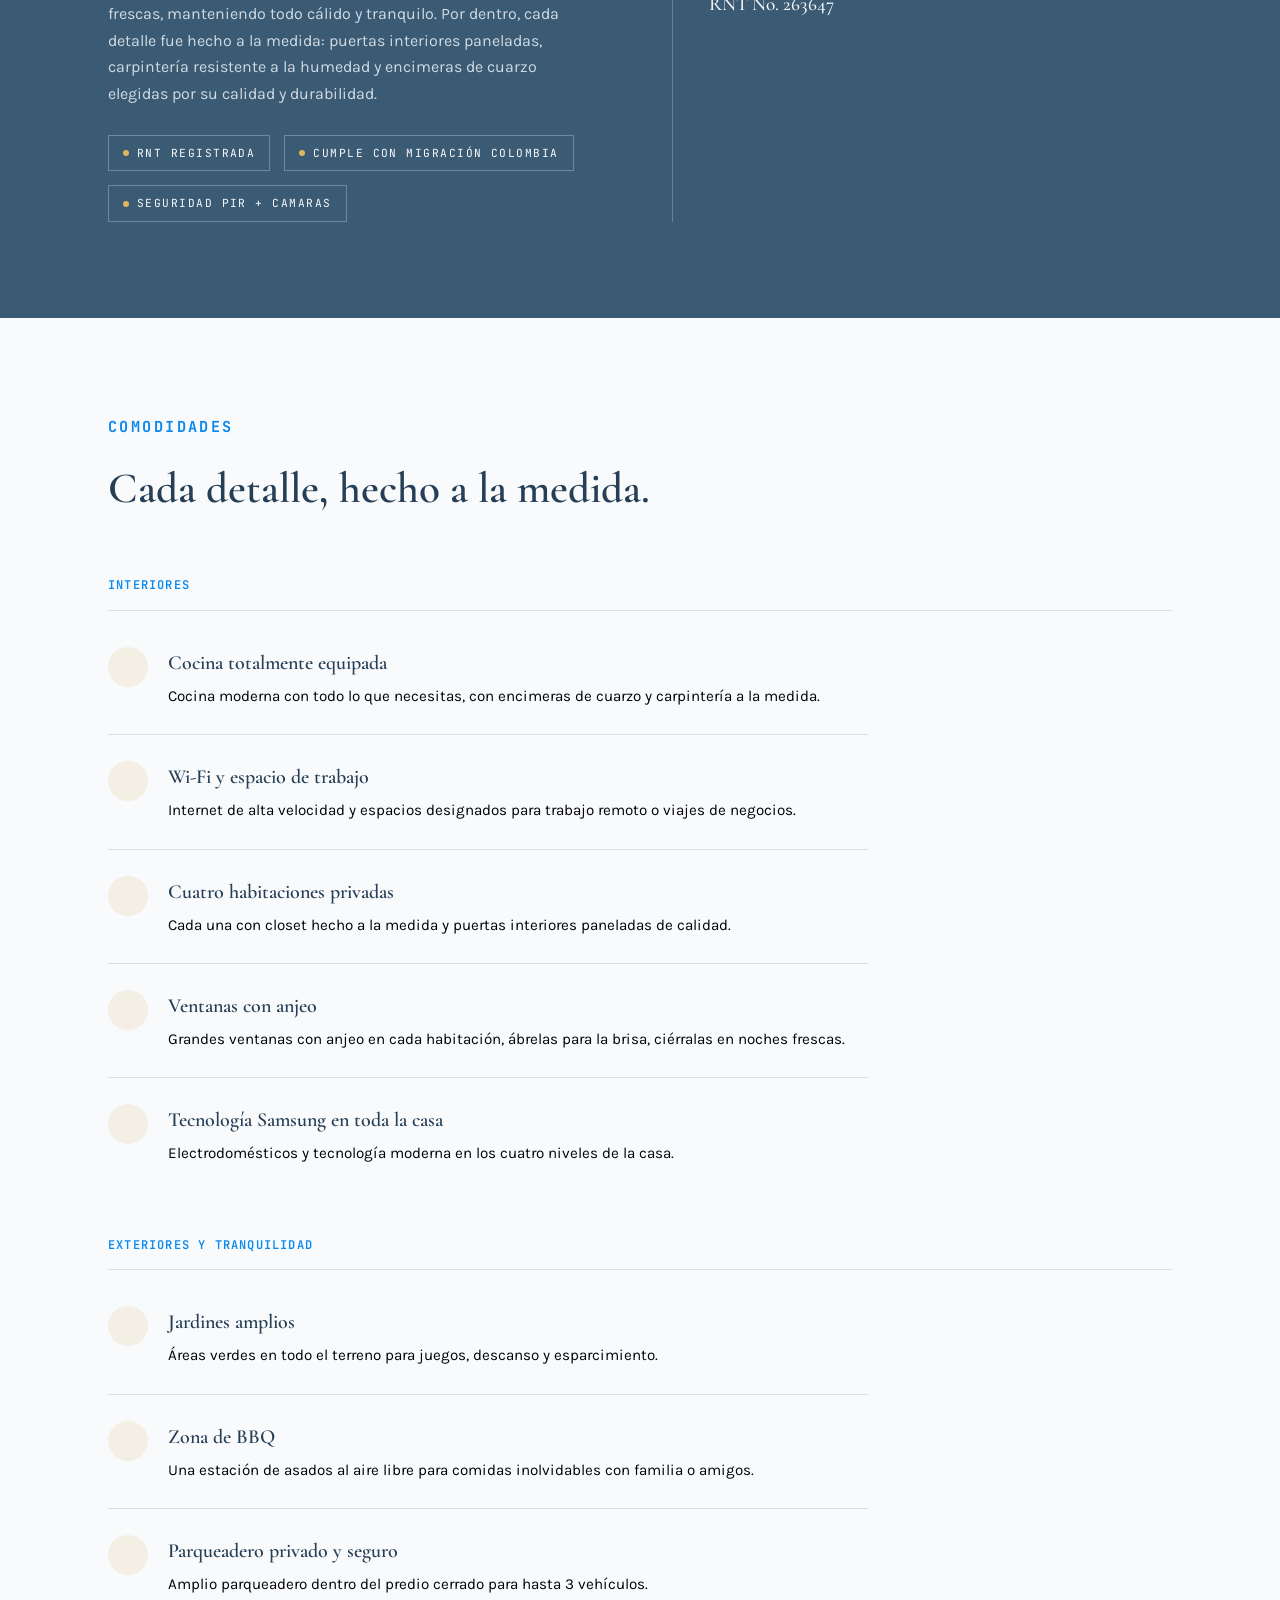
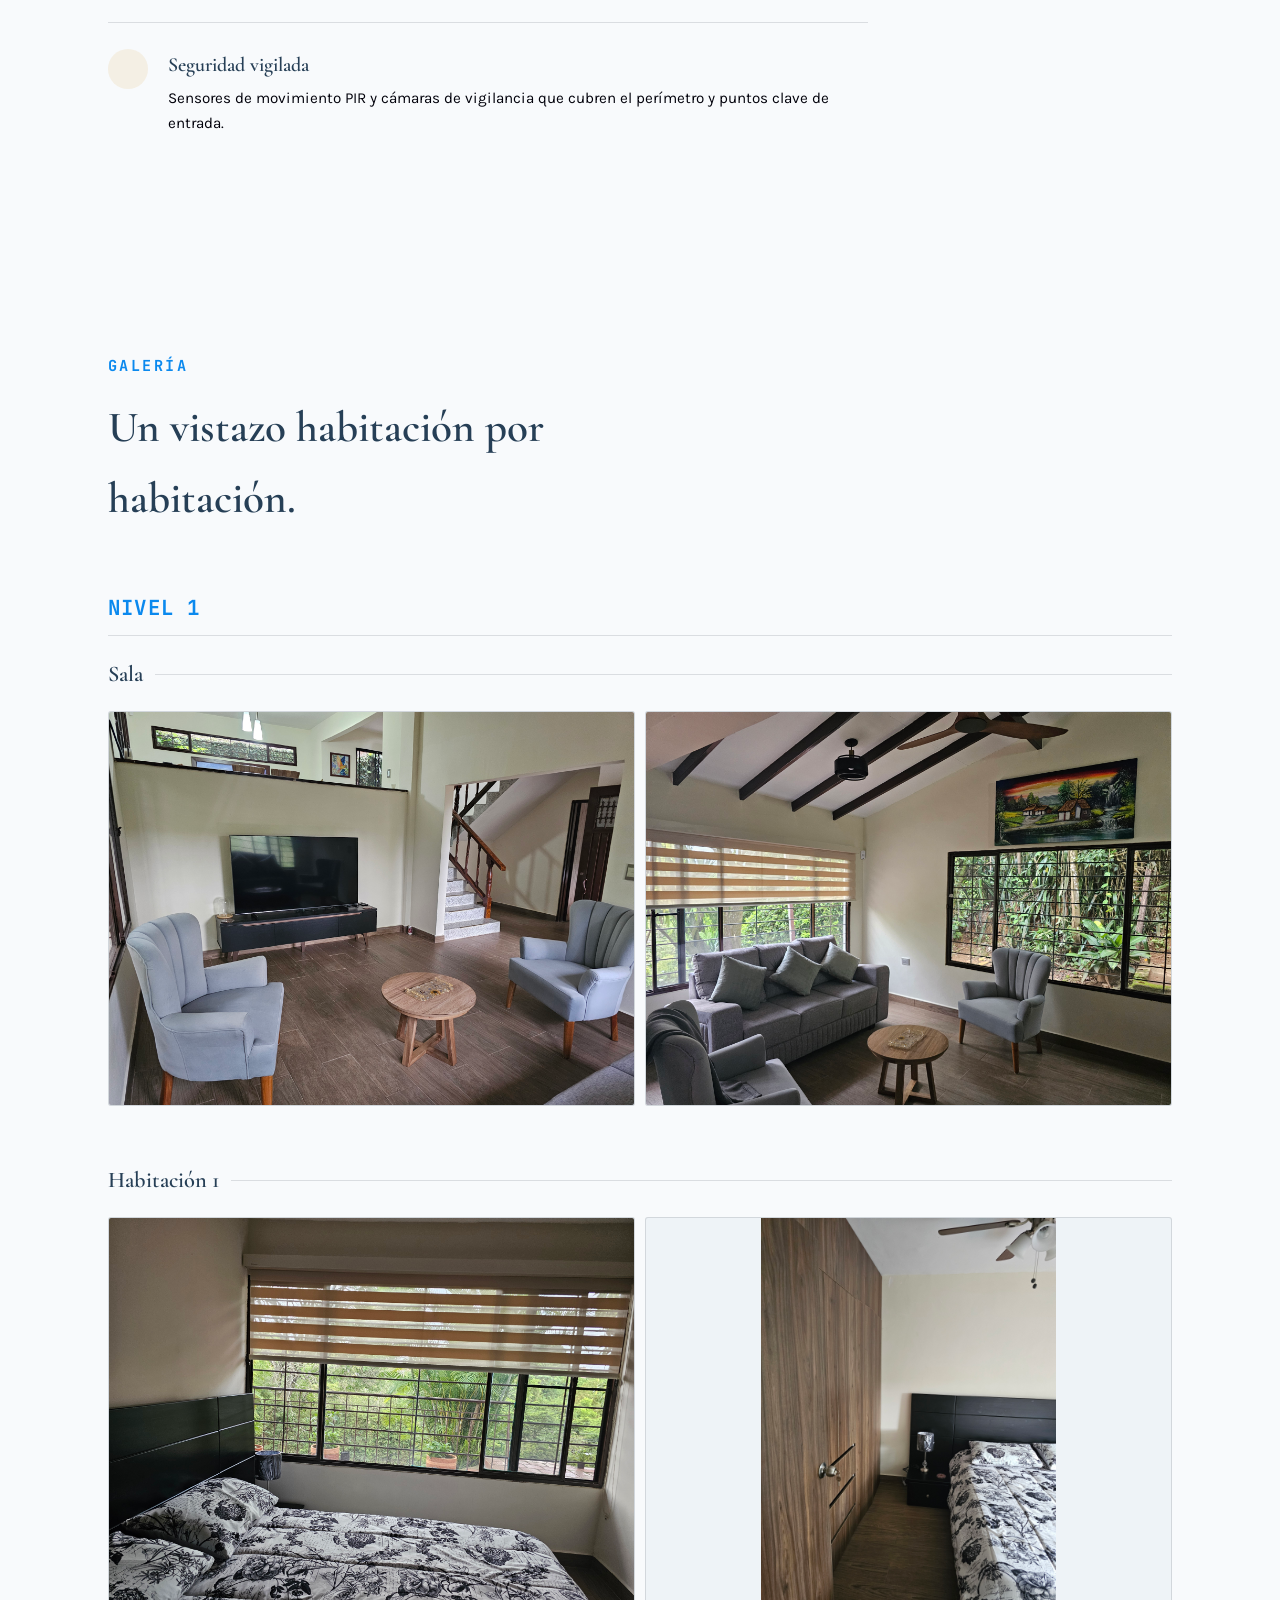
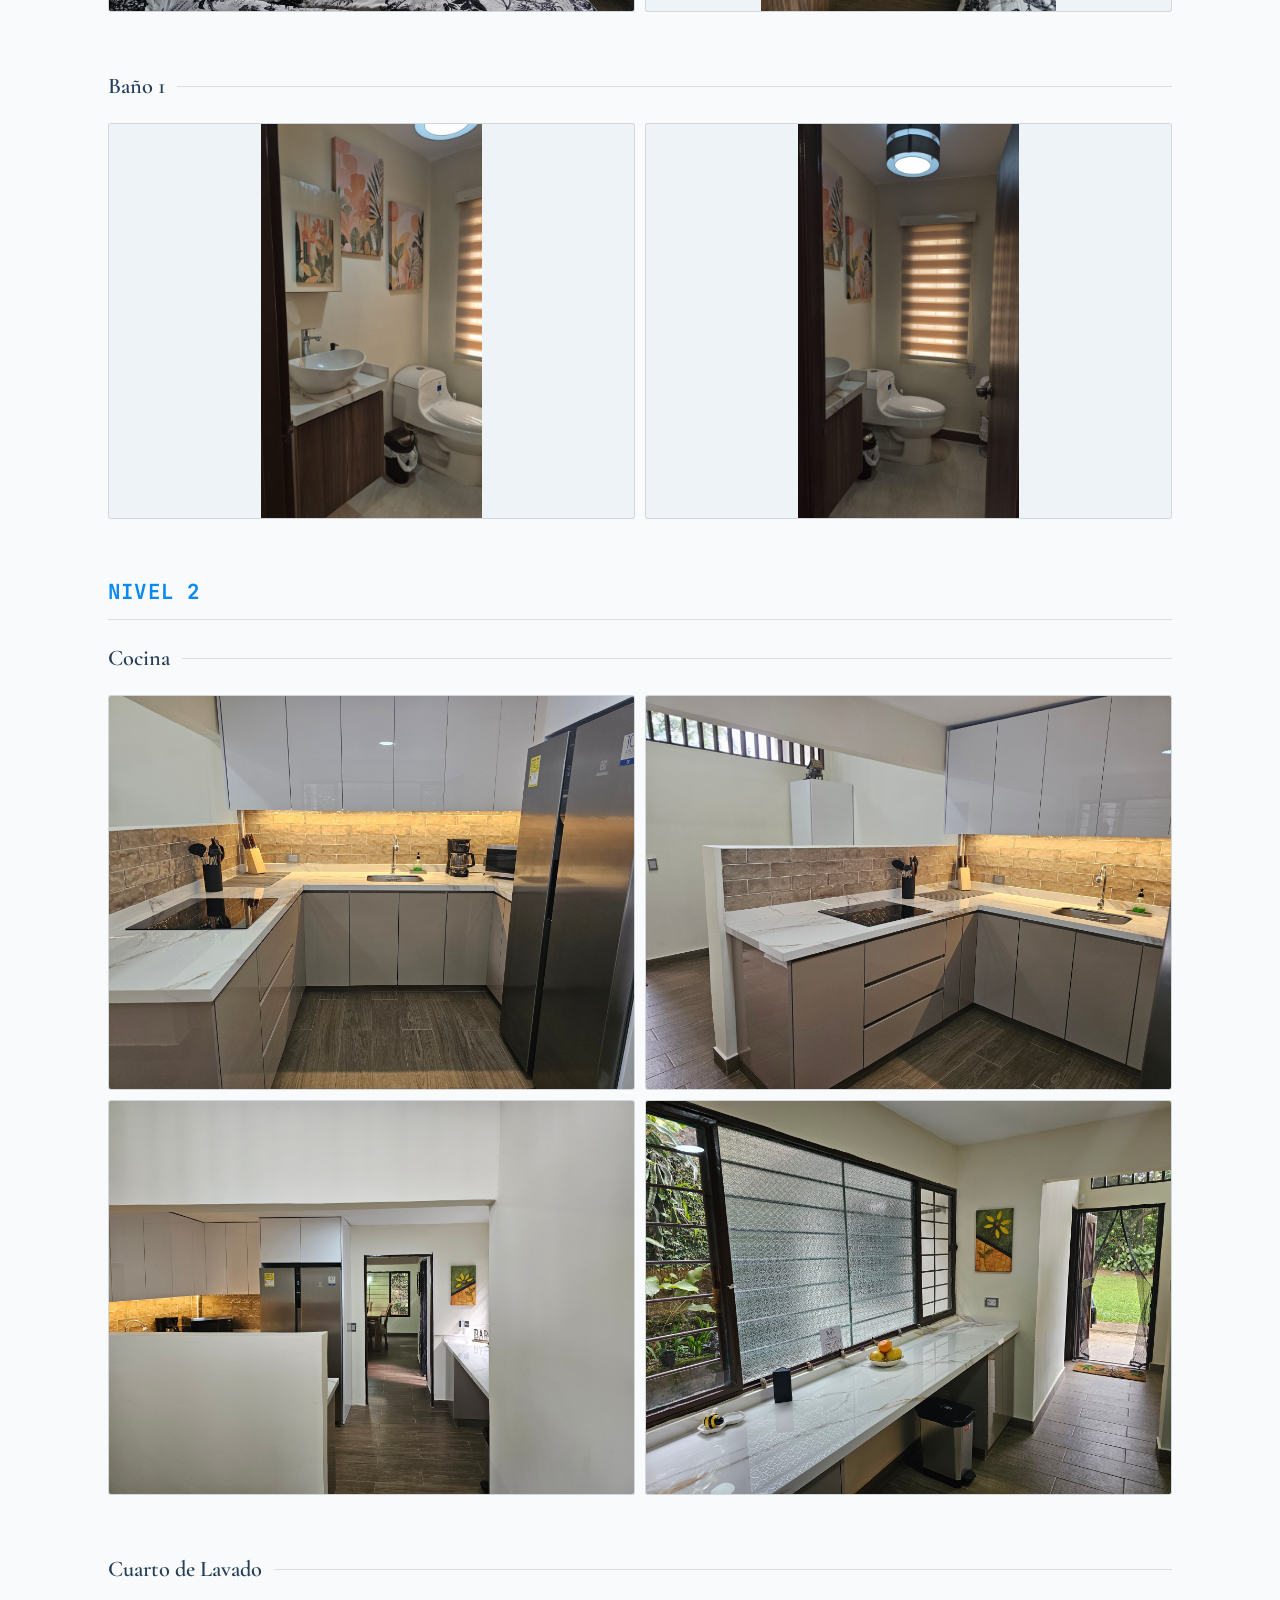
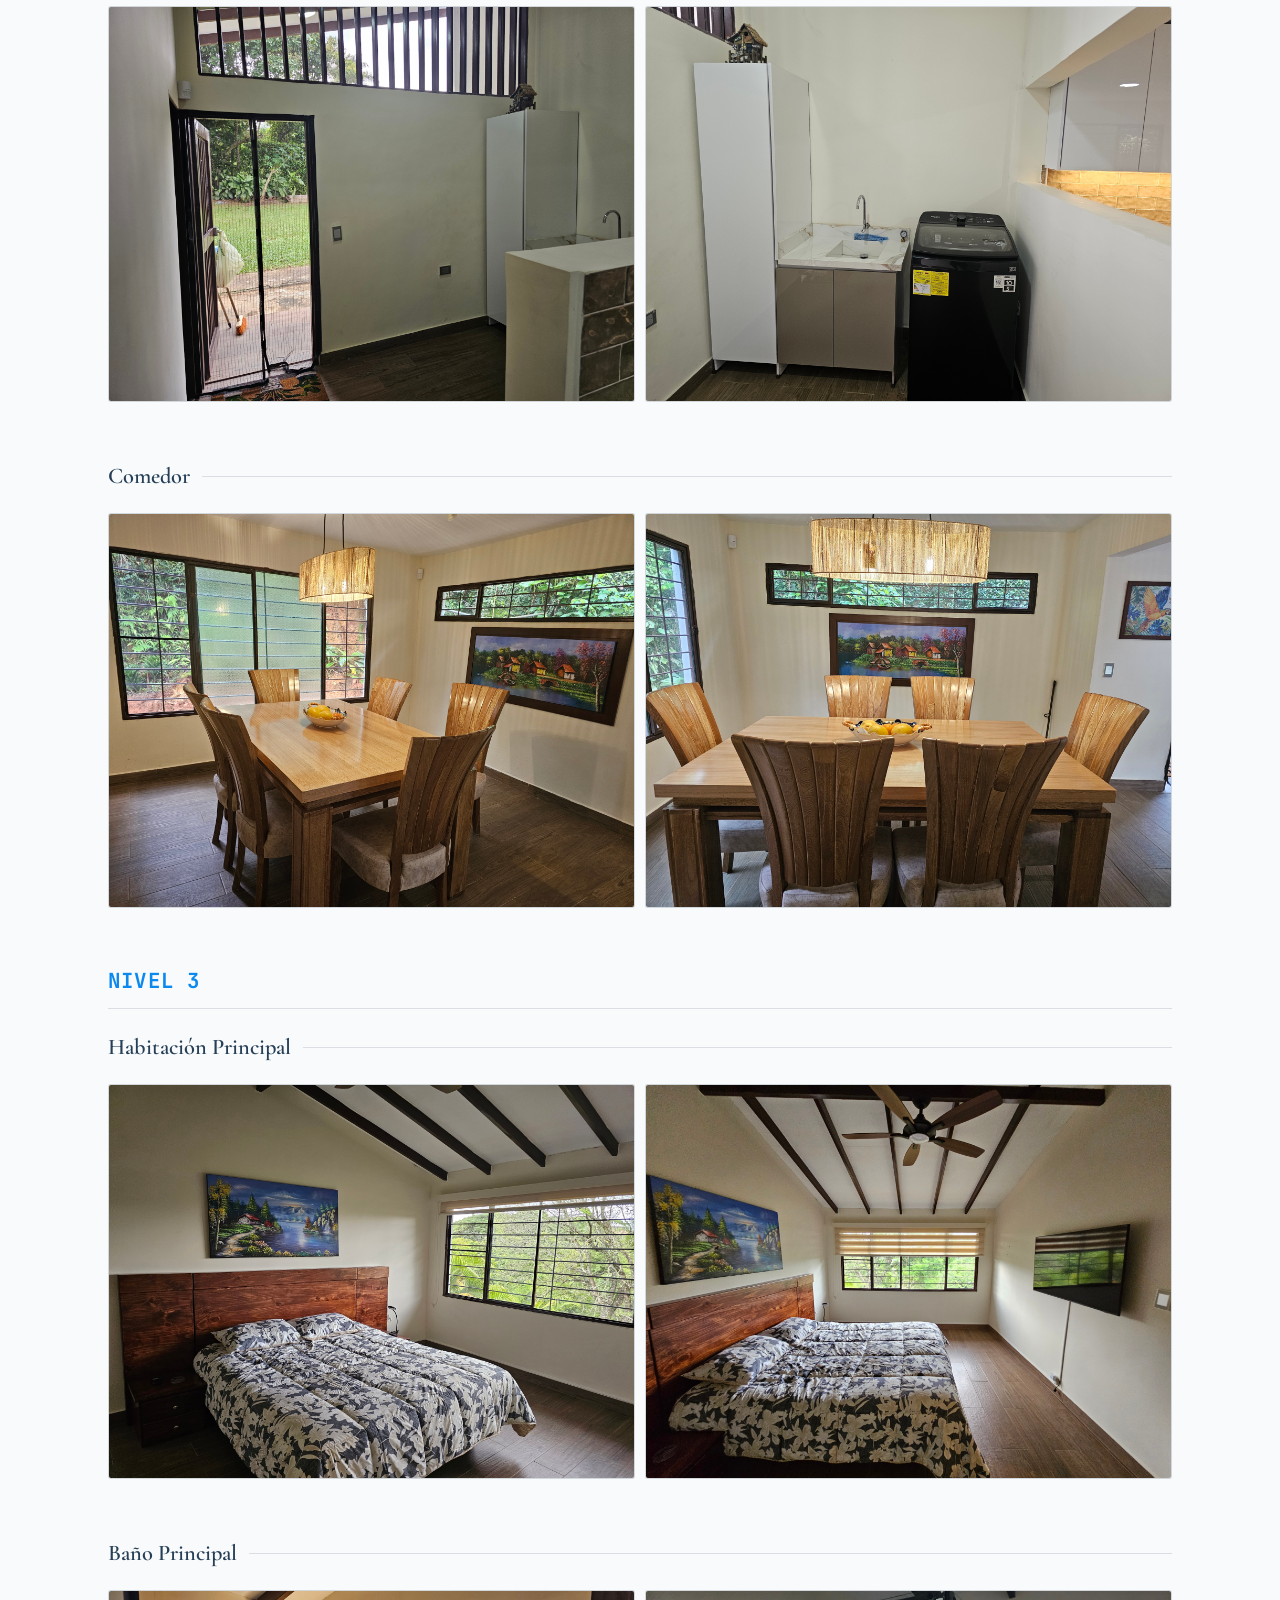
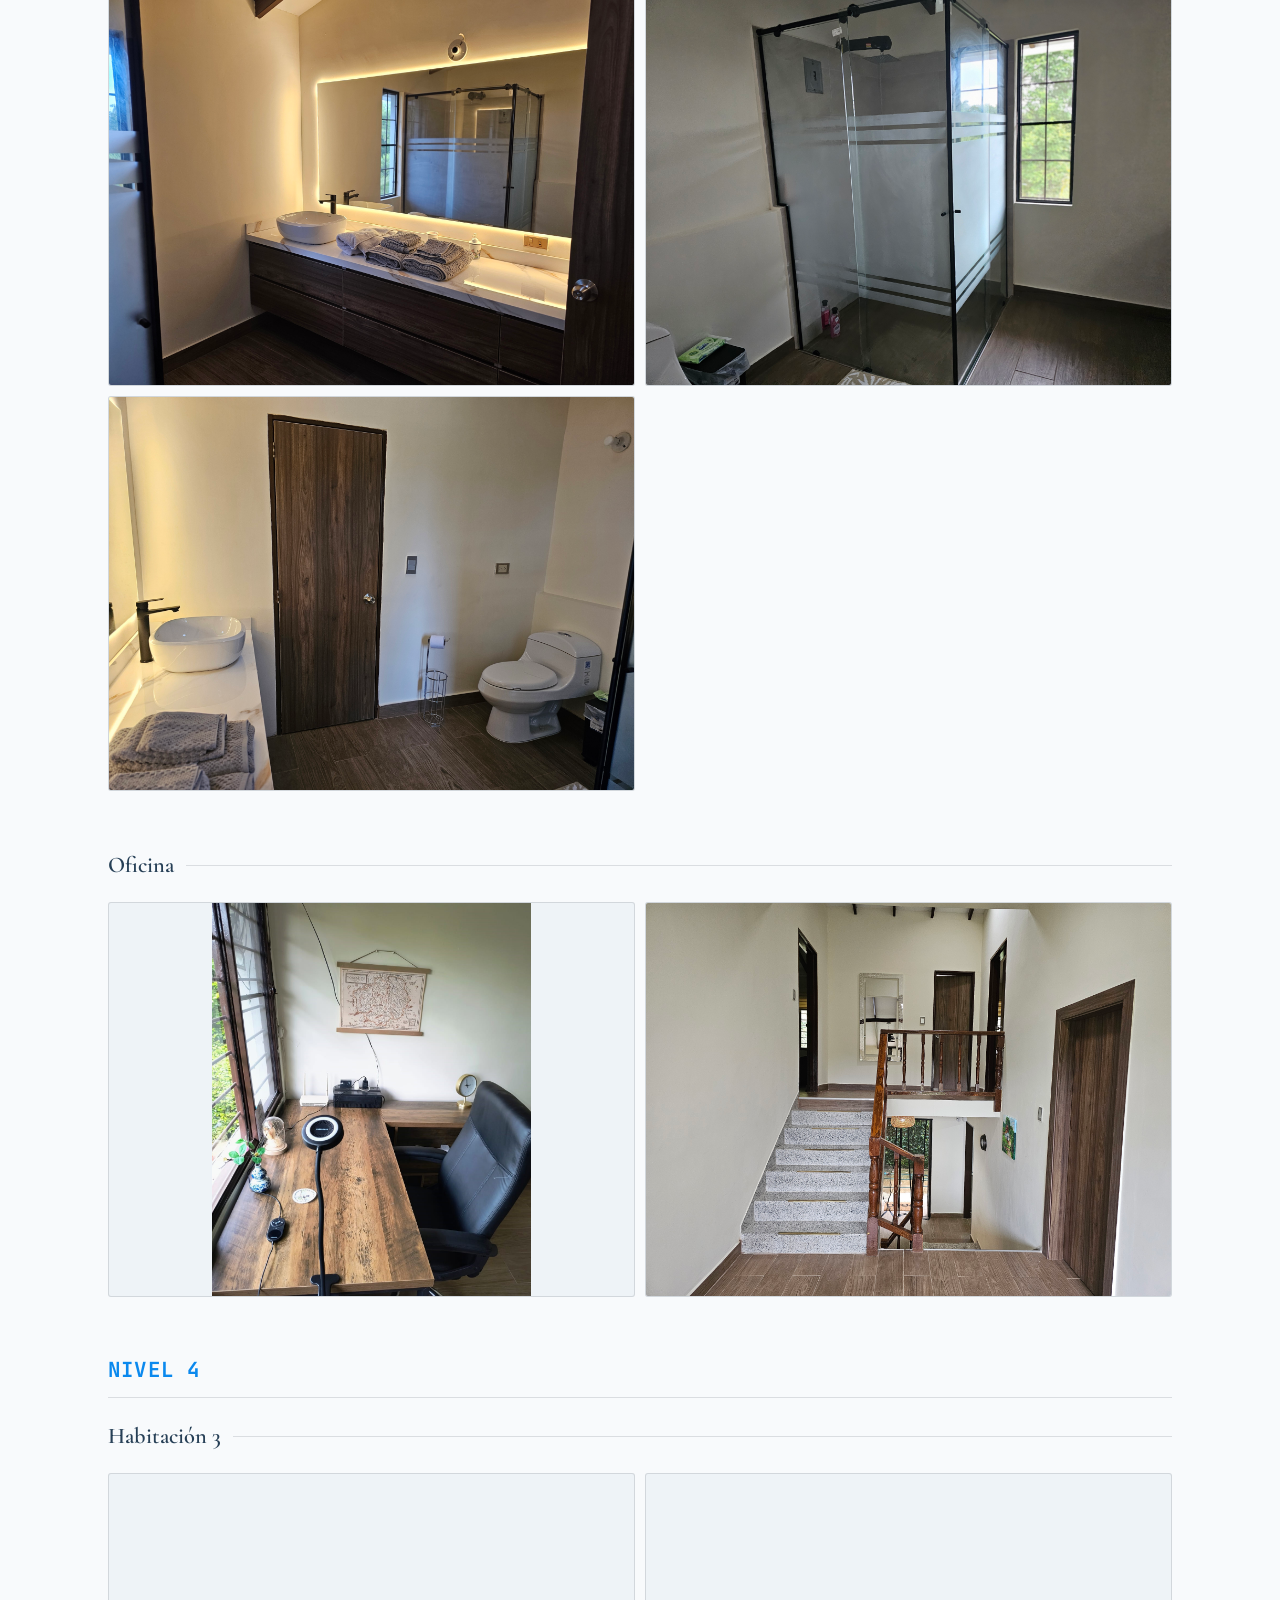
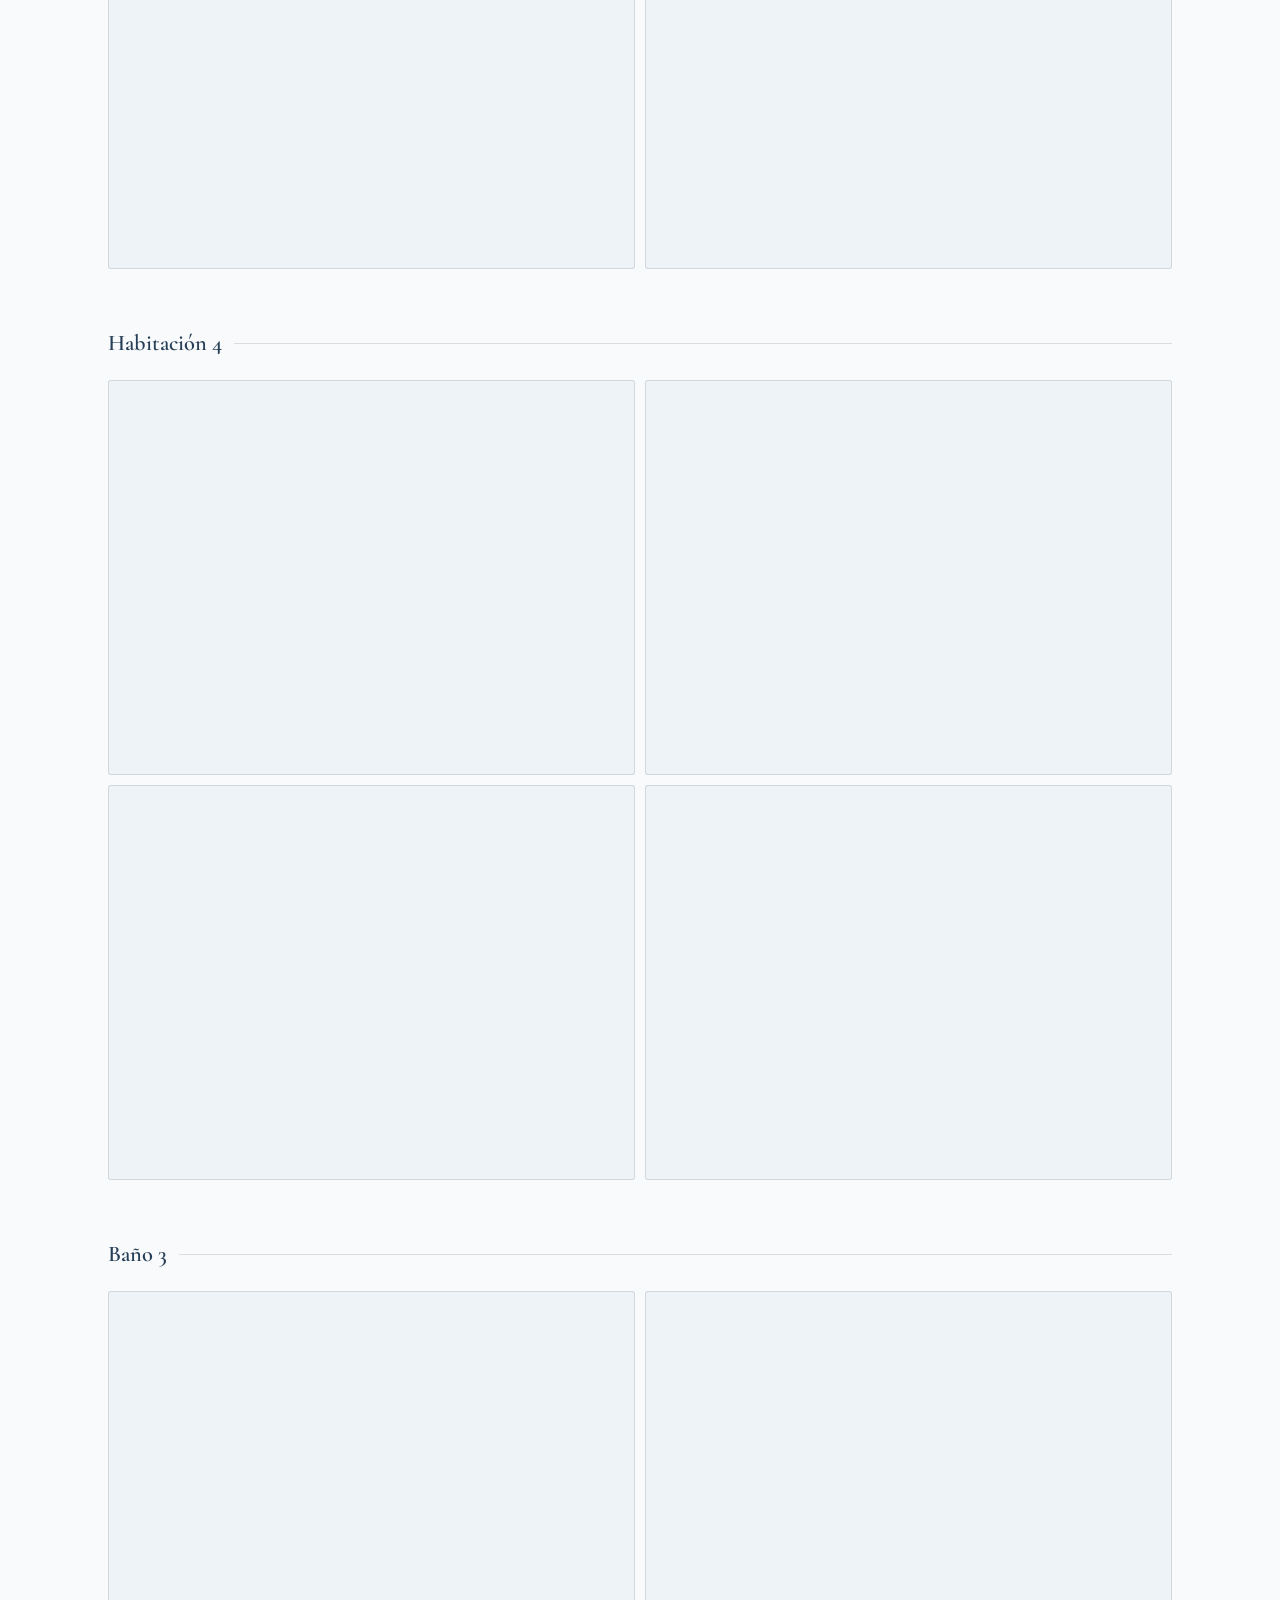
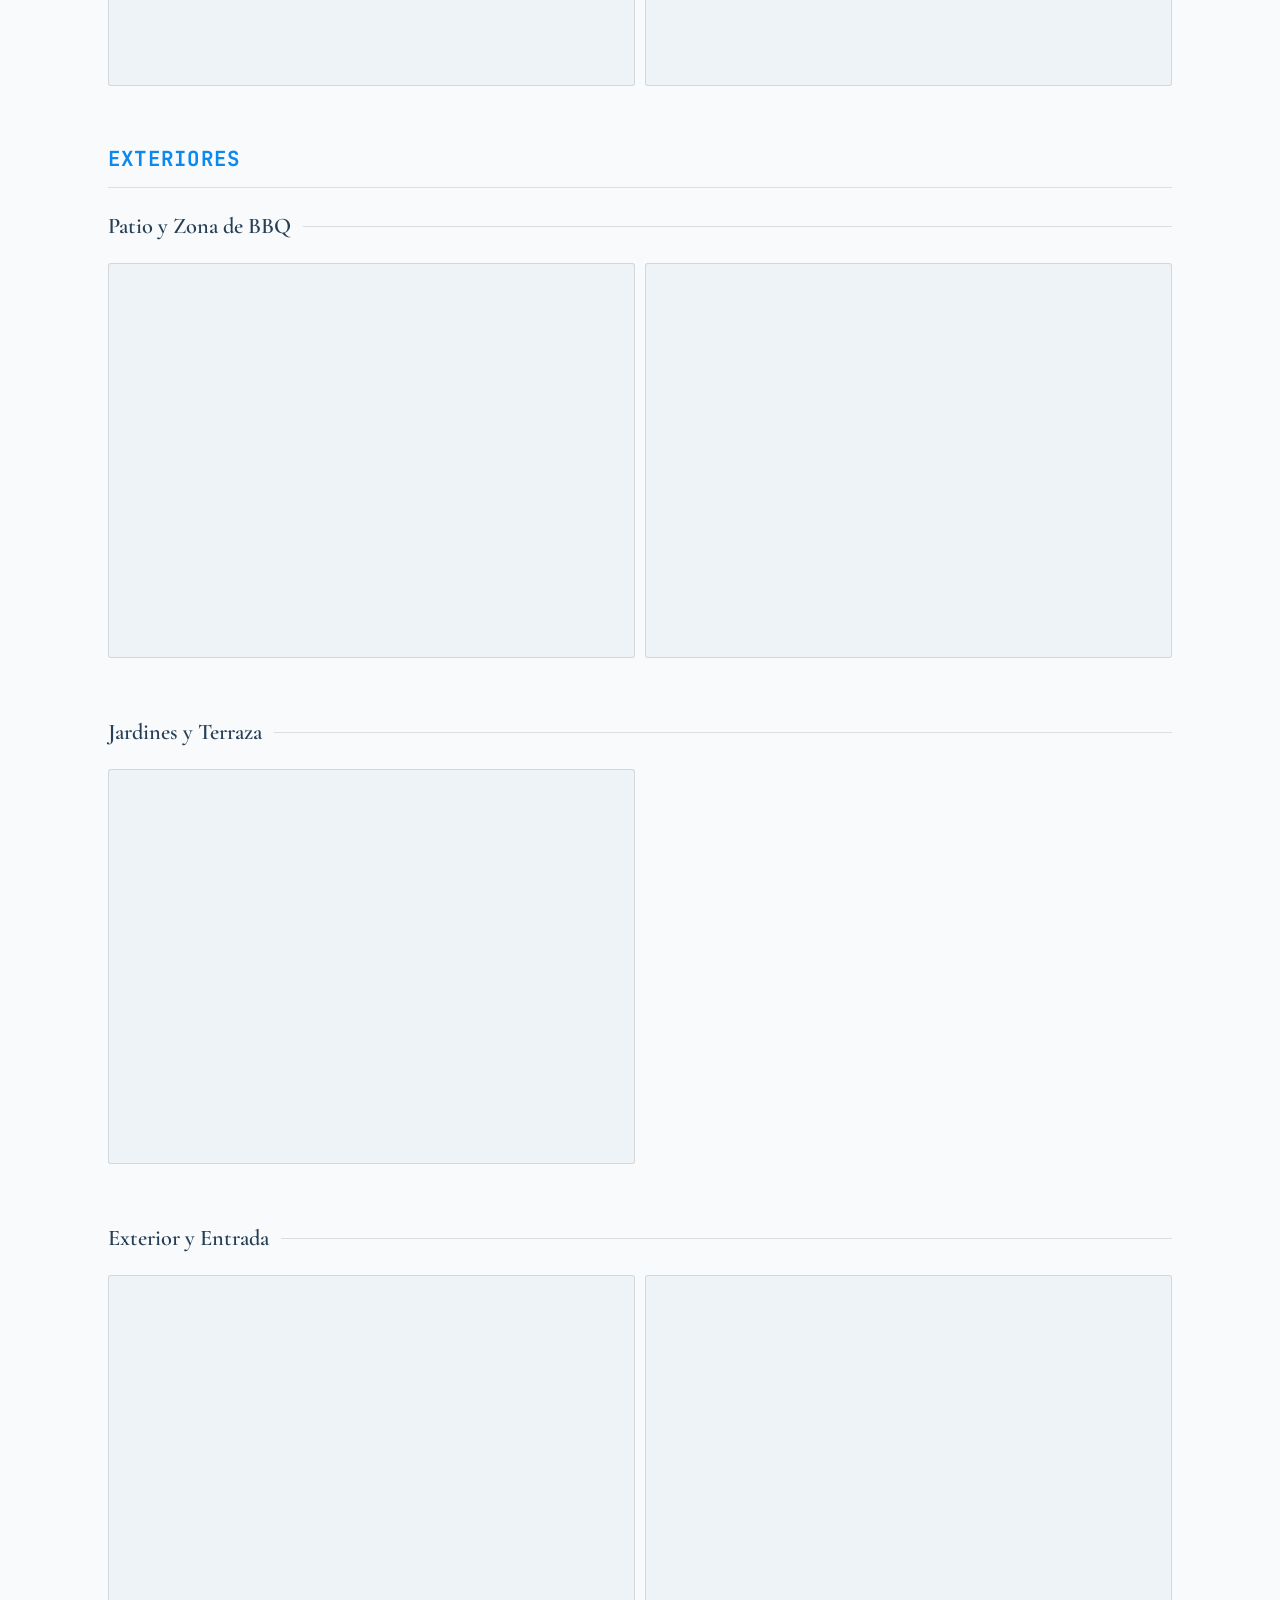
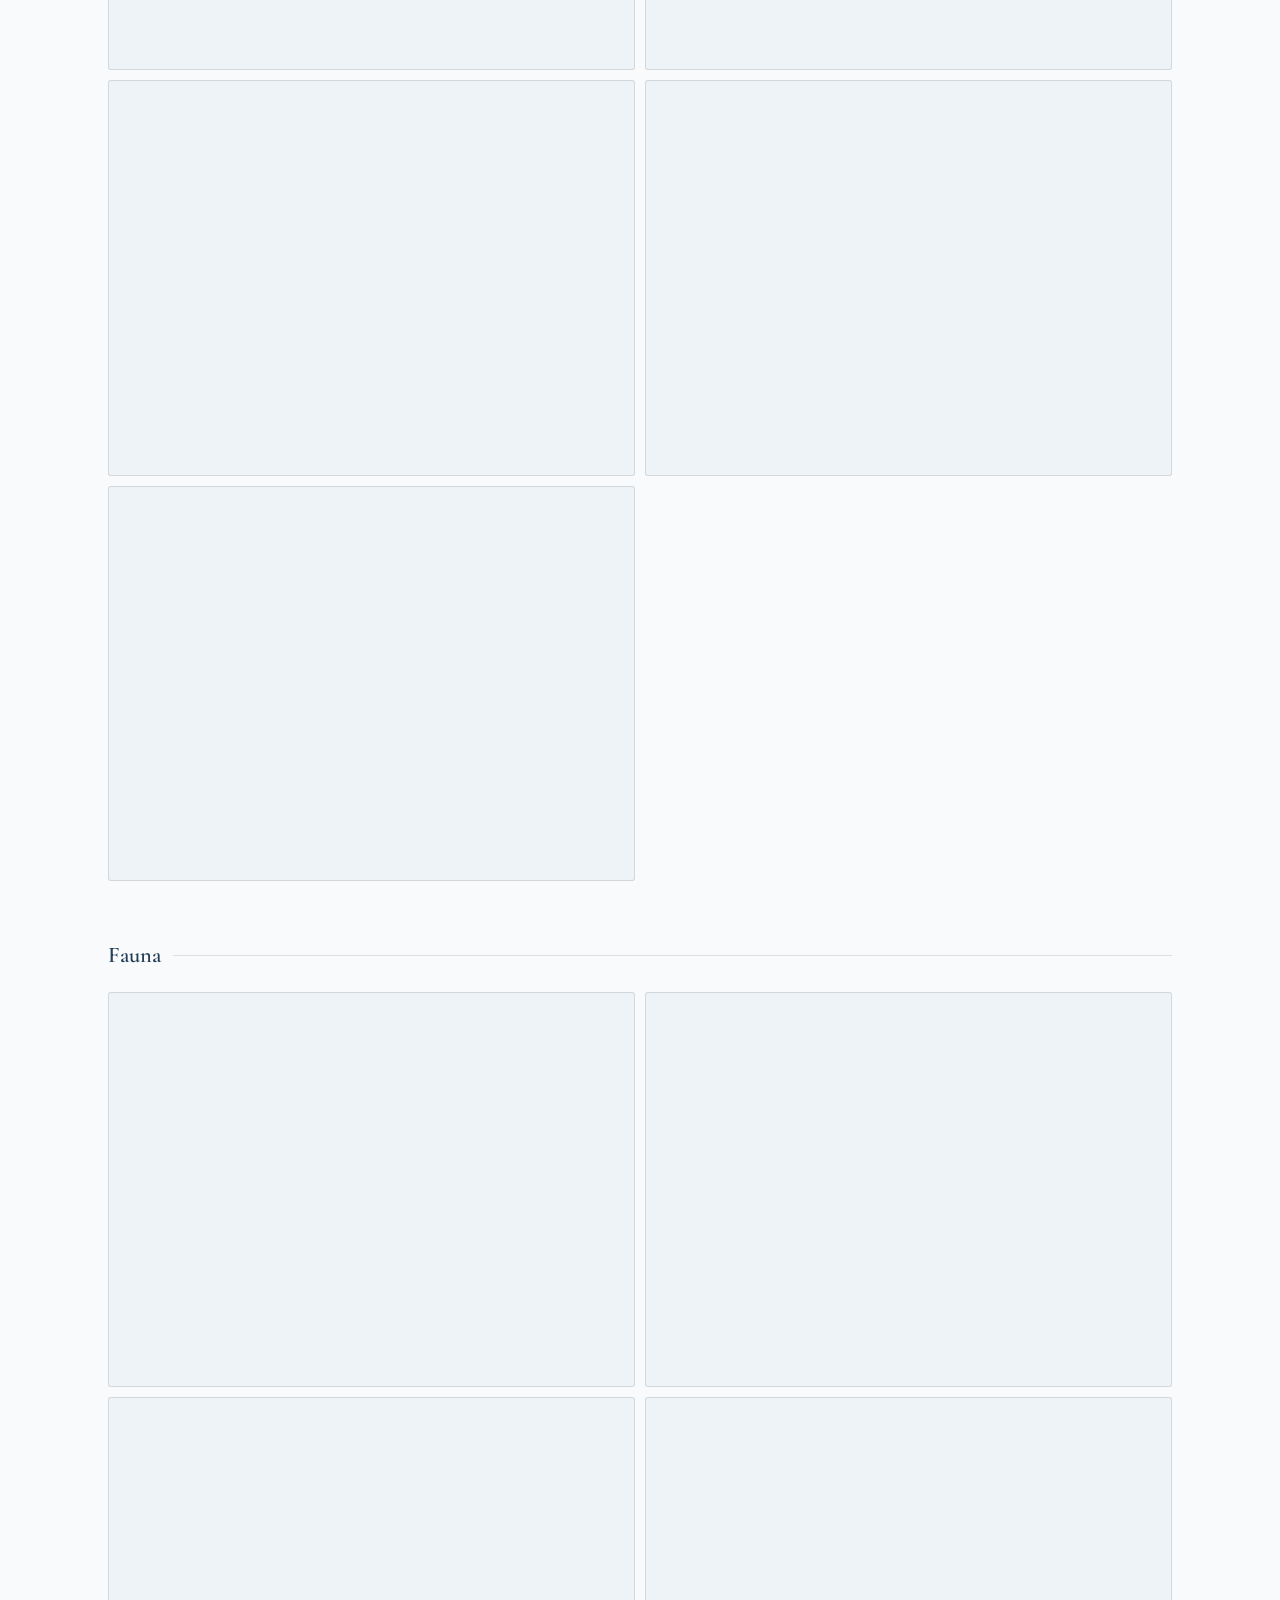
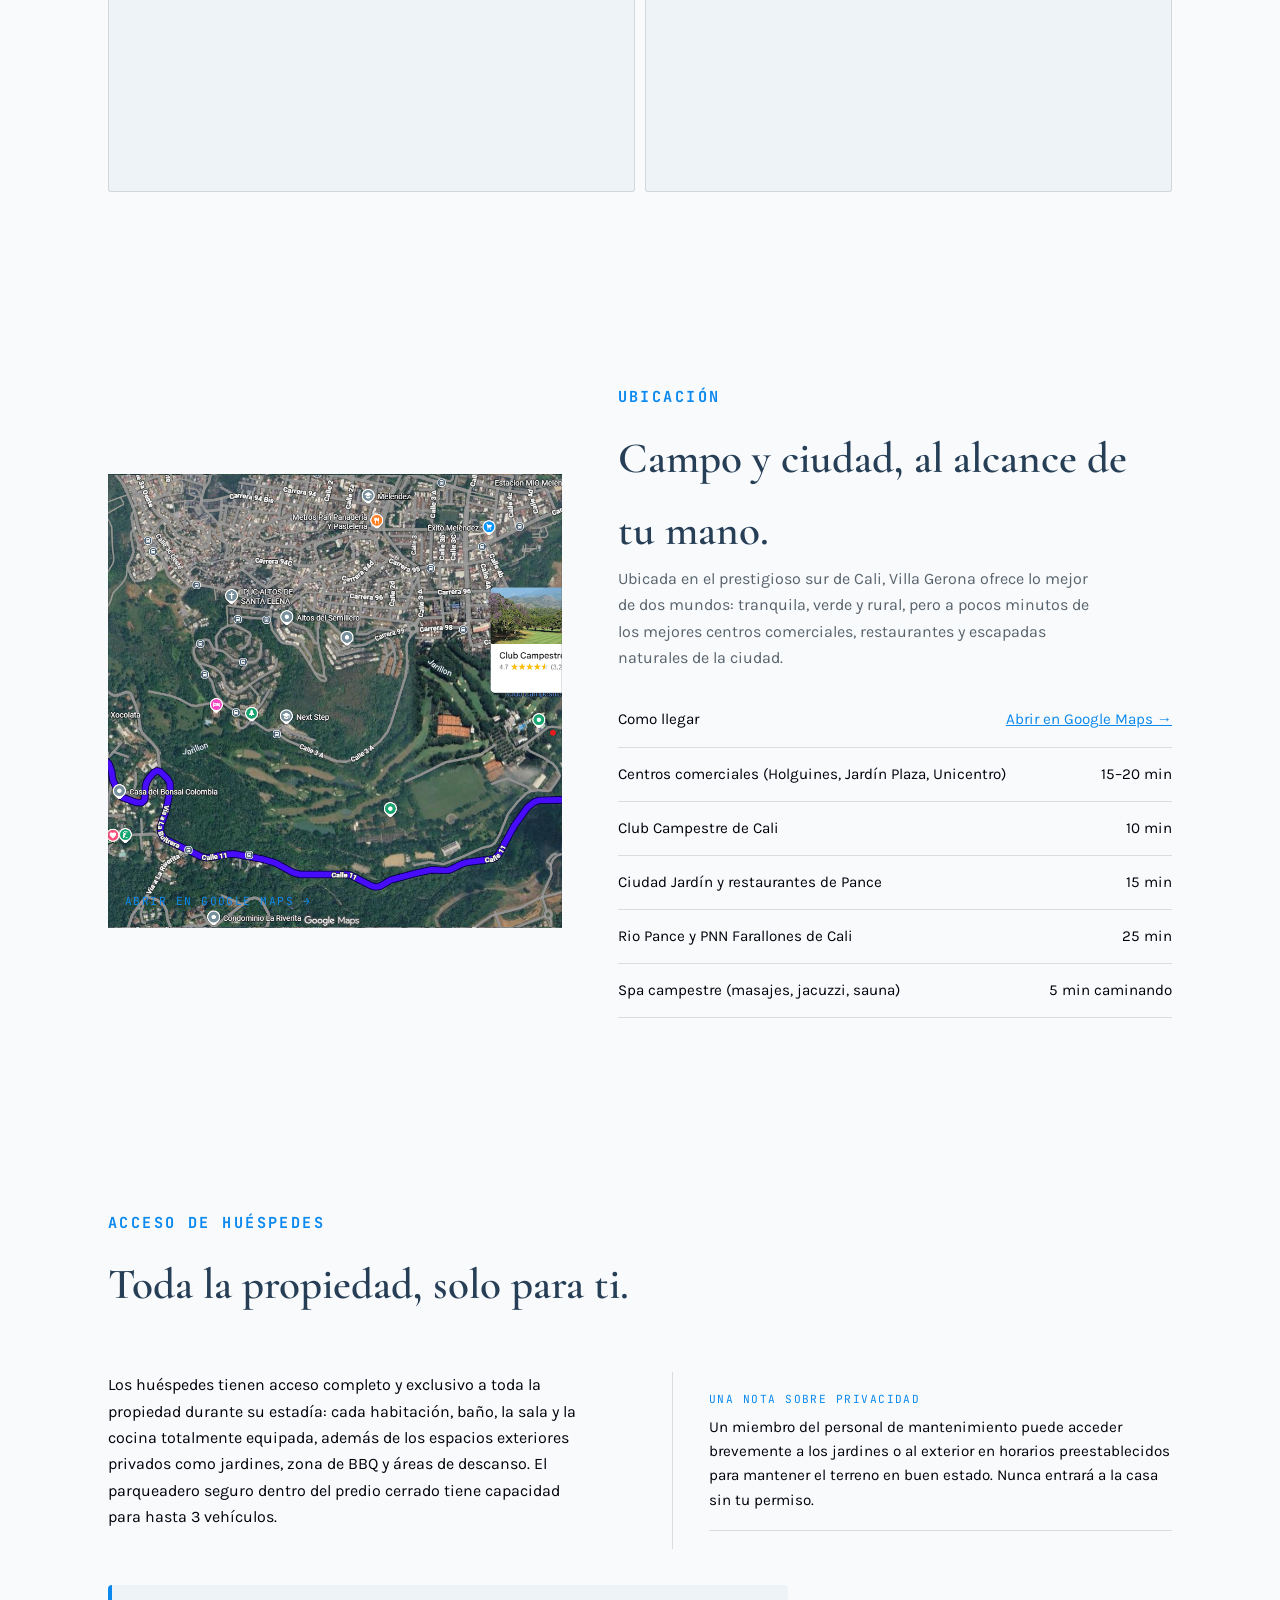
==== commit 45416c16: "Redesign the ammeneties section" ====
--- a/index-es.html
+++ b/index-es.html
@@ -200,16 +200,24 @@
     </div>
   </div>
   <div class="wrap">
-    <div class="amen-grid">
-      <div class="amen"><div class="amen-icon"><i class="ti ti-leaf"></i></div><h3>Jardines amplios</h3><p>Áreas verdes en todo el terreno para juegos, descanso y esparcimiento.</p></div>
-      <div class="amen"><div class="amen-icon"><i class="ti ti-flame"></i></div><h3>Zona de BBQ</h3><p>Una estación de asados al aire libre para comidas inolvidables con familia o amigos.</p></div>
-      <div class="amen"><div class="amen-icon"><i class="ti ti-tools-kitchen-2"></i></div><h3>Cocina totalmente equipada</h3><p>Cocina moderna con todo lo que necesitas, con encimeras de cuarzo y carpintería a la medida.</p></div>
-      <div class="amen"><div class="amen-icon"><i class="ti ti-wifi"></i></div><h3>Wi-Fi y espacio de trabajo</h3><p>Internet de alta velocidad y espacios designados para trabajo remoto o viajes de negocios.</p></div>
-      <div class="amen"><div class="amen-icon"><i class="ti ti-parking"></i></div><h3>Parqueadero privado y seguro</h3><p>Amplio parqueadero dentro del predio cerrado para hasta 3 vehículos.</p></div>
-      <div class="amen"><div class="amen-icon"><i class="ti ti-window"></i></div><h3>Ventanas con anjeo</h3><p>Grandes ventanas con anjeo en cada habitación, ábrelas para la brisa, ciérralas en noches frescas.</p></div>
-      <div class="amen"><div class="amen-icon"><i class="ti ti-bed"></i></div><h3>Cuatro habitaciones privadas</h3><p>Cada una con closet hecho a la medida y puertas interiores paneladas de calidad.</p></div>
-      <div class="amen"><div class="amen-icon"><i class="ti ti-shield-check"></i></div><h3>Seguridad vigilada</h3><p>Sensores de movimiento PIR y cámaras de vigilancia que cubren el perímetro y puntos clave de entrada.</p></div>
-      <div class="amen"><div class="amen-icon"><i class="ti ti-device-tv"></i></div><h3>Tecnología Samsung en toda la casa</h3><p>Electrodomésticos y tecnología moderna en los cuatro niveles de la casa.</p></div>
+    <div class="amen-category">
+      <div class="amen-category-label">Interiores</div>
+      <div class="amen-list">
+        <div class="amen-row"><div class="amen-icon"><i class="ti ti-tools-kitchen-2"></i></div><div><h3>Cocina totalmente equipada</h3><p>Cocina moderna con todo lo que necesitas, con encimeras de cuarzo y carpintería a la medida.</p></div></div>
+        <div class="amen-row"><div class="amen-icon"><i class="ti ti-wifi"></i></div><div><h3>Wi-Fi y espacio de trabajo</h3><p>Internet de alta velocidad y espacios designados para trabajo remoto o viajes de negocios.</p></div></div>
+        <div class="amen-row"><div class="amen-icon"><i class="ti ti-bed"></i></div><div><h3>Cuatro habitaciones privadas</h3><p>Cada una con closet hecho a la medida y puertas interiores paneladas de calidad.</p></div></div>
+        <div class="amen-row"><div class="amen-icon"><i class="ti ti-window"></i></div><div><h3>Ventanas con anjeo</h3><p>Grandes ventanas con anjeo en cada habitación, ábrelas para la brisa, ciérralas en noches frescas.</p></div></div>
+        <div class="amen-row"><div class="amen-icon"><i class="ti ti-device-tv"></i></div><div><h3>Tecnología Samsung en toda la casa</h3><p>Electrodomésticos y tecnología moderna en los cuatro niveles de la casa.</p></div></div>
+      </div>
+    </div>
+    <div class="amen-category">
+      <div class="amen-category-label">Exteriores y tranquilidad</div>
+      <div class="amen-list">
+        <div class="amen-row"><div class="amen-icon"><i class="ti ti-leaf"></i></div><div><h3>Jardines amplios</h3><p>Áreas verdes en todo el terreno para juegos, descanso y esparcimiento.</p></div></div>
+        <div class="amen-row"><div class="amen-icon"><i class="ti ti-flame"></i></div><div><h3>Zona de BBQ</h3><p>Una estación de asados al aire libre para comidas inolvidables con familia o amigos.</p></div></div>
+        <div class="amen-row"><div class="amen-icon"><i class="ti ti-parking"></i></div><div><h3>Parqueadero privado y seguro</h3><p>Amplio parqueadero dentro del predio cerrado para hasta 3 vehículos.</p></div></div>
+        <div class="amen-row"><div class="amen-icon"><i class="ti ti-shield-check"></i></div><div><h3>Seguridad vigilada</h3><p>Sensores de movimiento PIR y cámaras de vigilancia que cubren el perímetro y puntos clave de entrada.</p></div></div>
+      </div>
     </div>
   </div>
 </section>
@@ -364,9 +372,20 @@
   <div class="wrap">
     <span class="mono" style="color:var(--gold);">Cuando estés listo</span>
     <h2 style="margin-top:14px;">Consulta disponibilidad y reserva tu estadía.</h2>
+
+    <!-- AVISO TEMPORAL: publicación de Airbnb pausada tras el terremoto (10 ago 2026). Eliminar este bloque y descomentar el bloque de Airbnb de abajo una vez se vuelva a publicar. -->
+    <div style="background:rgba(234,242,248,0.08); border-left:4px solid var(--gold); border-radius:4px; padding:22px 26px; max-width:600px; margin:0 auto 28px; text-align:left;">
+      <p class="mono" style="color:var(--gold); font-size:0.85rem; font-weight:700; margin-bottom:10px;">Aviso Temporal</p>
+      <p style="color:rgba(234,242,248,0.85); font-size:0.95rem;">Tras el terremoto de agosto de 2026 en Cali, Villa Gerona está temporalmente en pausa para nuevas reservas mientras completamos las inspecciones de seguridad. Escríbele a Gerry directamente por WhatsApp para conocer las últimas actualizaciones y la fecha estimada de reapertura.</p>
+    </div>
+    <a href="https://wa.me/19545575575" target="_blank" rel="noopener" class="btn btn-primary">Escribir por WhatsApp →</a>
+    <div class="rate-note">Compartiremos de nuevo la publicación de Airbnb en cuanto se reabran las reservas</div>
+
+    <!-- RESTAURAR UNA VEZ SE VUELVA A PUBLICAR EN AIRBNB:
     <p>La reserva se gestiona a través de Airbnb: disponibilidad en tiempo real, pago seguro y reseñas de huéspedes en un solo lugar.</p>
     <a href="https://www.airbnb.com/rooms/1532652906867277070" target="_blank" rel="noopener" class="btn btn-primary">Ver la Publicación en Airbnb →</a>
     <div class="rate-note">Tarifas y disponibilidad visibles en la publicación de Airbnb</div>
+    -->
   </div>
 </section>
 
--- a/styles.css
+++ b/styles.css
@@ -197,24 +197,23 @@
   }
   .badge .dot{width:6px; height:6px; border-radius:50%; background:var(--gold);}
 
-  .amen-grid{display:grid; grid-template-columns:repeat(3,1fr); gap:1px; background:var(--line); border:1px solid var(--line);}
-  .amen{background:var(--stone-light); padding:34px 28px;}
-  .amen:nth-child(9n+1){background:#f4f7fa;}
-  .amen:nth-child(9n+2){background:#eef4f8;}
-  .amen:nth-child(9n+3){background:#f6f8f5;}
-  .amen:nth-child(9n+4){background:#f2f6f9;}
-  .amen:nth-child(9n+5){background:#f7f6f3;}
-  .amen:nth-child(9n+6){background:#eff3f7;}
-  .amen:nth-child(9n+7){background:#f5f7fa;}
-  .amen:nth-child(9n+8){background:#f1f5f4;}
-  .amen:nth-child(9n+9){background:#f6f7fb;}
-  .amen h3{font-size:1.35rem; margin-bottom:8px; color:var(--palm-dark); font-weight:700;}
+  .amen-category{margin-bottom:44px;}
+  .amen-category:last-child{margin-bottom:0;}
+  .amen-category-label{
+    font-family:'JetBrains Mono', monospace; font-size:0.75rem; font-weight:600;
+    text-transform:uppercase; letter-spacing:0.1em; color:var(--clay);
+    margin-bottom:10px; padding-bottom:14px; border-bottom:1px solid var(--line);
+  }
+  .amen-list{max-width:760px;}
+  .amen-row{display:flex; gap:20px; padding:26px 0; border-bottom:1px solid var(--line);}
+  .amen-row:last-child{border-bottom:none;}
   .amen-icon{
-    width:44px; height:44px; border-radius:10px; background:var(--stone);
-    display:flex; align-items:center; justify-content:center; margin-bottom:18px;
-  }
-  .amen-icon i{font-size:20px; color:var(--palm-dark);}
-  .amen p{color:var(--ink); font-size:0.94rem;}
+    width:40px; height:40px; border-radius:50%; background:rgba(224,180,99,0.16);
+    display:flex; align-items:center; justify-content:center; flex-shrink:0;
+  }
+  .amen-icon i{font-size:18px; color:var(--palm-dark);}
+  .amen-row h3{font-family:'Cormorant Garamond', serif; font-weight:600; font-size:1.25rem; color:var(--palm-dark); margin-bottom:4px;}
+  .amen-row p{color:var(--ink); font-size:0.95rem; line-height:1.6;}
 
   /* Categorized gallery */
   .gallery-category{margin-bottom:56px; scroll-margin-top:100px;}
@@ -286,7 +285,7 @@
     .hero-img-col.gate{min-height:320px; order:1; width:100%;}
     .story-grid, .loc-grid, .contact-grid{grid-template-columns:1fr; gap:40px;}
     .stats .wrap{grid-template-columns:repeat(2,1fr);}
-    .amen-grid{grid-template-columns:1fr;}
+    .amen-row{gap:14px;}
     .nav-toggle{display:flex;}
     .navlinks{
       display:none; position:absolute; top:100%; left:0; right:0;
